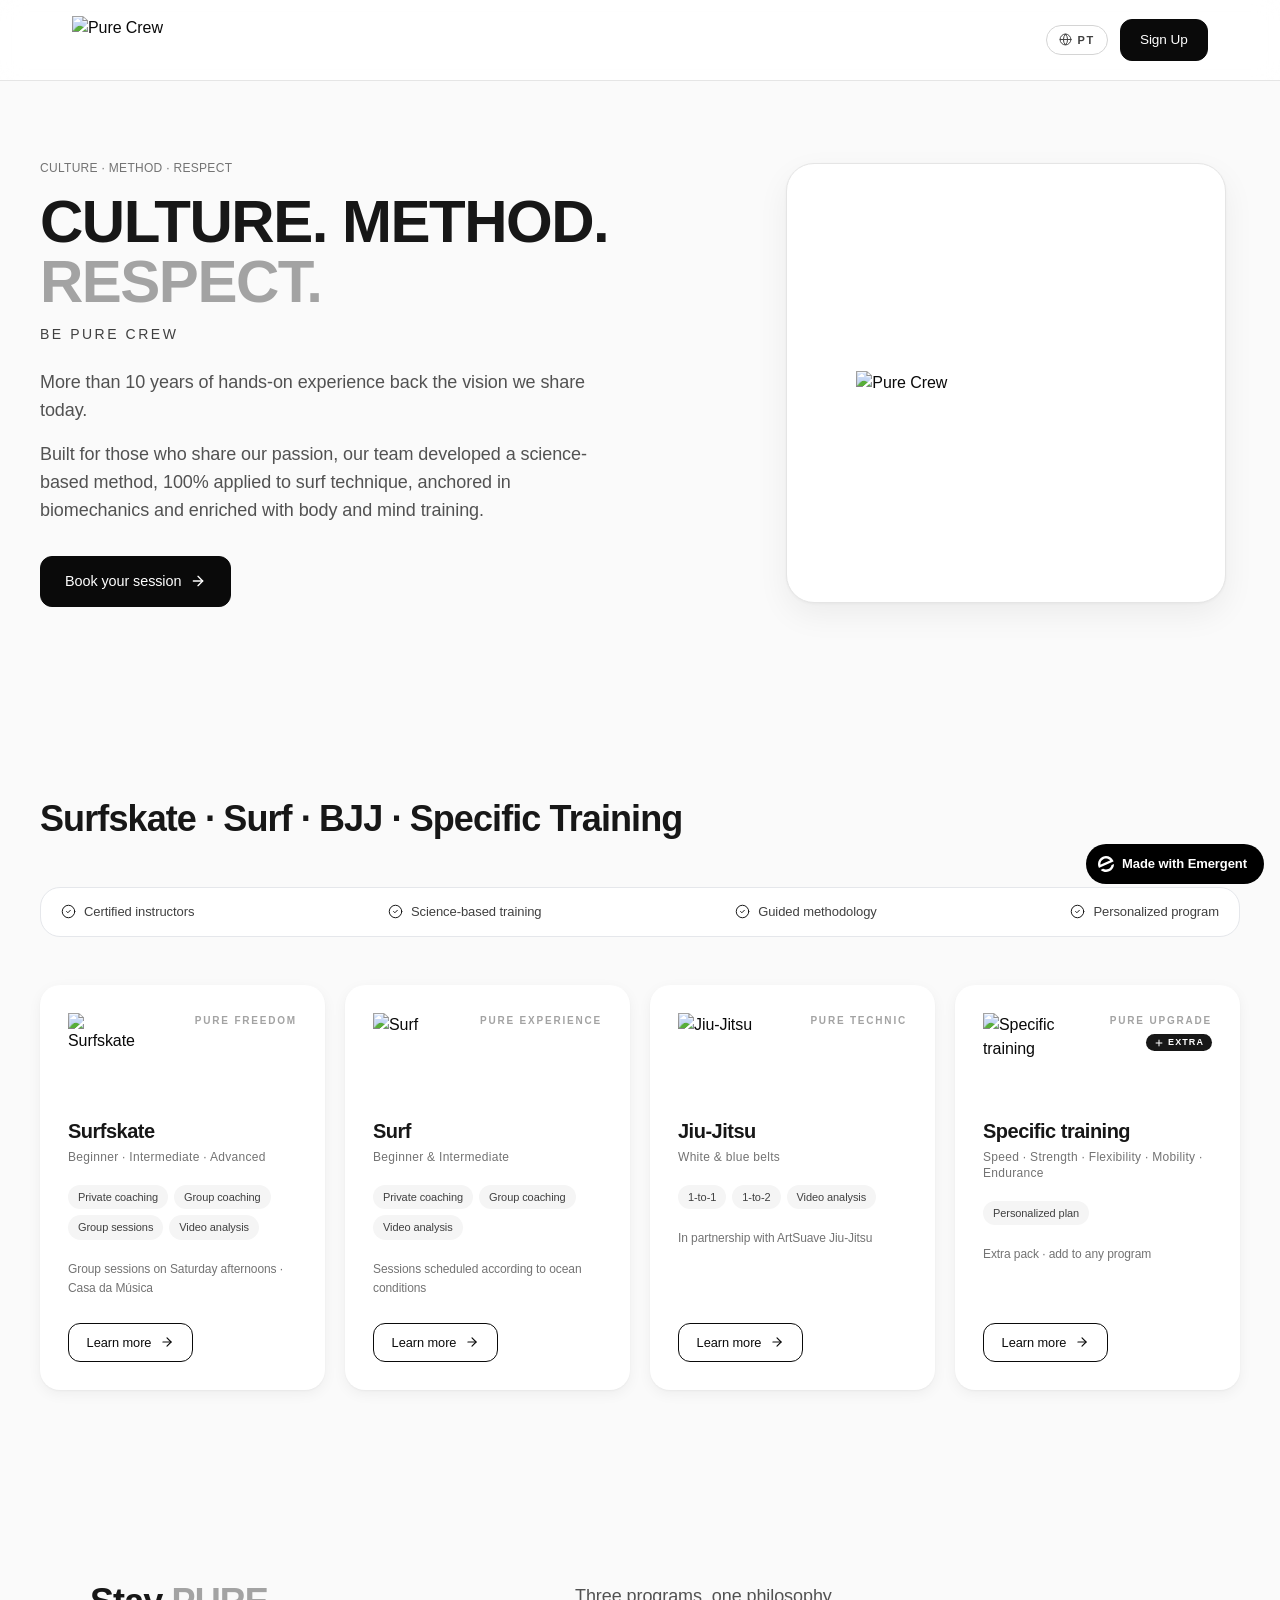
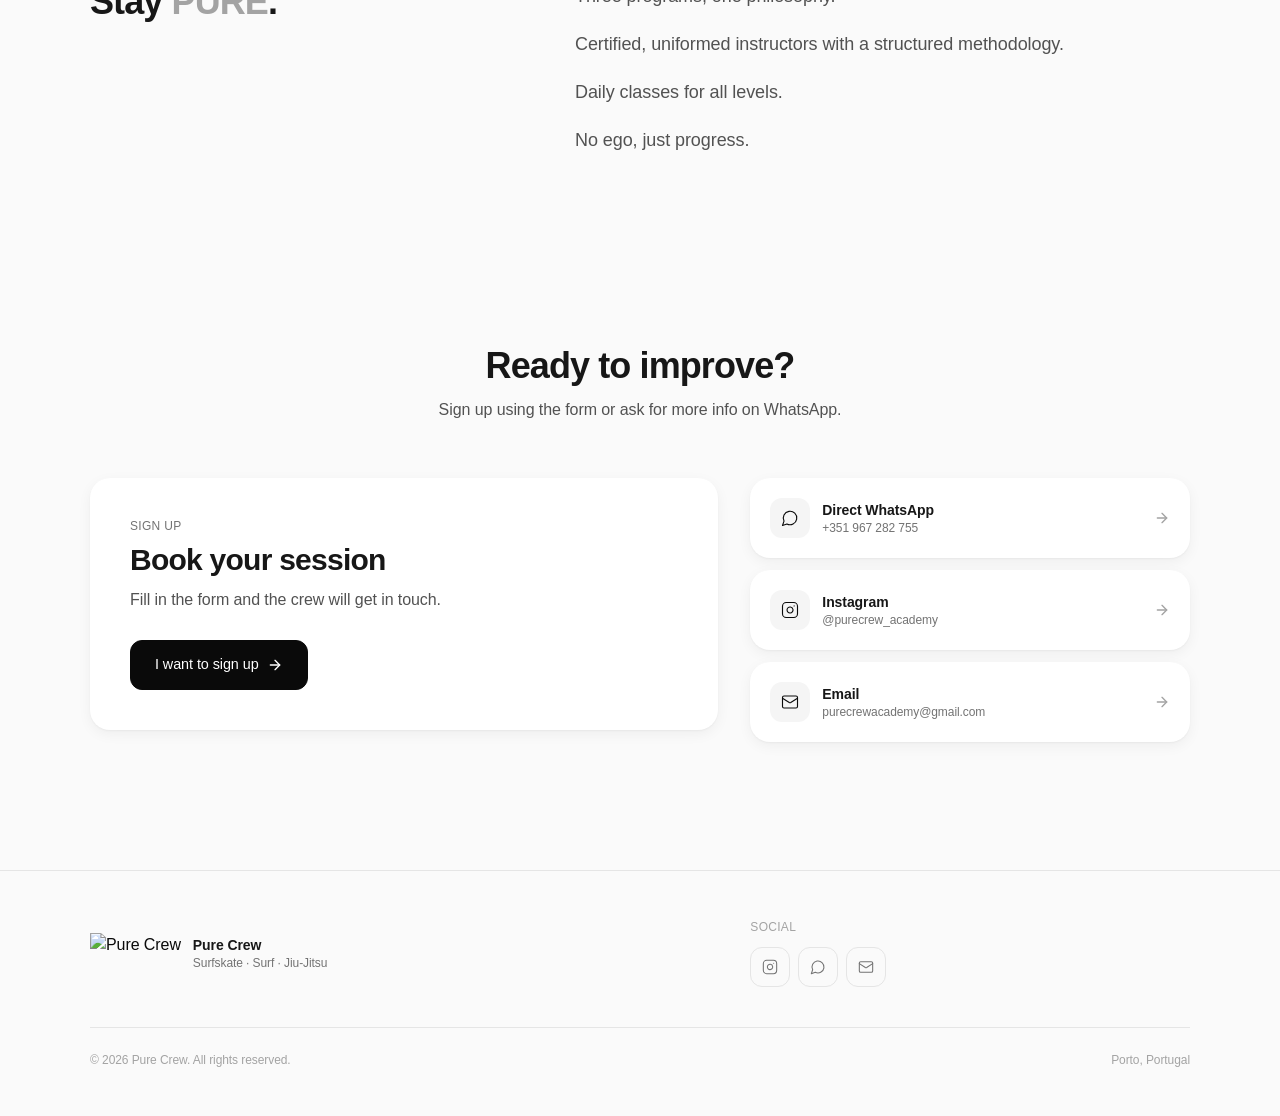
==== index.html @ 0e59d24e "Create index.html" ====
<!DOCTYPE html>
<!-- saved from url=(0050)https://bilingual-web-3.preview.emergentagent.com/ -->
<html lang="en"><head><meta http-equiv="Content-Type" content="text/html; charset=UTF-8">
        
        <meta name="viewport" content="width=device-width, initial-scale=1">
        <meta name="theme-color" content="#000000">
        <meta name="description" content="A product of emergent.sh">
        <link rel="preconnect" href="https://fonts.googleapis.com/">
        <link rel="preconnect" href="https://fonts.gstatic.com/" crossorigin="">
        <link href="./PURE CREW — Surfskate · Surf · Jiu-Jitsu_files/css2" rel="stylesheet">
        <!--
        manifest.json provides metadata used when your web app is installed on a
        user's mobile device or desktop. See https://developers.google.com/web/fundamentals/web-app-manifest/
        -->
        <!--
        Notice the use of  in the tags above.
        It will be replaced with the URL of the `public` folder during the build.
        Only files inside the `public` folder can be referenced from the HTML.

        Unlike "/favicon.ico" or "favicon.ico", "/favicon.ico" will
        work correctly both with client-side routing and a non-root public URL.
        Learn how to configure a non-root public URL by running `npm run build`.
        -->
        <title>PURE CREW — Surfskate · Surf · Jiu-Jitsu</title>
        <script type="text/javascript" crossorigin="anonymous" async="" src="./PURE CREW — Surfskate · Surf · Jiu-Jitsu_files/array.js"></script><script>window.addEventListener("error",function(e){if(e.error instanceof DOMException&&e.error.name==="DataCloneError"&&e.message&&e.message.includes("PerformanceServerTiming")){e.stopImmediatePropagation();e.preventDefault()}},true);</script>
        <script src="./PURE CREW — Surfskate · Surf · Jiu-Jitsu_files/emergent-main.js"></script>
    <script defer="" src="./PURE CREW — Surfskate · Surf · Jiu-Jitsu_files/bundle.js"></script><script>
if(window.self!==window.top){
  var s=document.createElement("script");s.src="/visual-edit-overlay.js";document.head.appendChild(s);
  window.tailwind=window.tailwind||{};tailwind.config={corePlugins:{preflight:false}};var t=document.createElement("script");t.src="https://cdn.tailwindcss.com";document.head.appendChild(t);
}
</script>
<style>*, ::before, ::after {
  --tw-border-spacing-x: 0;
  --tw-border-spacing-y: 0;
  --tw-translate-x: 0;
  --tw-translate-y: 0;
  --tw-rotate: 0;
  --tw-skew-x: 0;
  --tw-skew-y: 0;
  --tw-scale-x: 1;
  --tw-scale-y: 1;
  --tw-pan-x:  ;
  --tw-pan-y:  ;
  --tw-pinch-zoom:  ;
  --tw-scroll-snap-strictness: proximity;
  --tw-gradient-from-position:  ;
  --tw-gradient-via-position:  ;
  --tw-gradient-to-position:  ;
  --tw-ordinal:  ;
  --tw-slashed-zero:  ;
  --tw-numeric-figure:  ;
  --tw-numeric-spacing:  ;
  --tw-numeric-fraction:  ;
  --tw-ring-inset:  ;
  --tw-ring-offset-width: 0px;
  --tw-ring-offset-color: #fff;
  --tw-ring-color: rgb(59 130 246 / 0.5);
  --tw-ring-offset-shadow: 0 0 #0000;
  --tw-ring-shadow: 0 0 #0000;
  --tw-shadow: 0 0 #0000;
  --tw-shadow-colored: 0 0 #0000;
  --tw-blur:  ;
  --tw-brightness:  ;
  --tw-contrast:  ;
  --tw-grayscale:  ;
  --tw-hue-rotate:  ;
  --tw-invert:  ;
  --tw-saturate:  ;
  --tw-sepia:  ;
  --tw-drop-shadow:  ;
  --tw-backdrop-blur:  ;
  --tw-backdrop-brightness:  ;
  --tw-backdrop-contrast:  ;
  --tw-backdrop-grayscale:  ;
  --tw-backdrop-hue-rotate:  ;
  --tw-backdrop-invert:  ;
  --tw-backdrop-opacity:  ;
  --tw-backdrop-saturate:  ;
  --tw-backdrop-sepia:  ;
  --tw-contain-size:  ;
  --tw-contain-layout:  ;
  --tw-contain-paint:  ;
  --tw-contain-style:  ;
}

::backdrop {
  --tw-border-spacing-x: 0;
  --tw-border-spacing-y: 0;
  --tw-translate-x: 0;
  --tw-translate-y: 0;
  --tw-rotate: 0;
  --tw-skew-x: 0;
  --tw-skew-y: 0;
  --tw-scale-x: 1;
  --tw-scale-y: 1;
  --tw-pan-x:  ;
  --tw-pan-y:  ;
  --tw-pinch-zoom:  ;
  --tw-scroll-snap-strictness: proximity;
  --tw-gradient-from-position:  ;
  --tw-gradient-via-position:  ;
  --tw-gradient-to-position:  ;
  --tw-ordinal:  ;
  --tw-slashed-zero:  ;
  --tw-numeric-figure:  ;
  --tw-numeric-spacing:  ;
  --tw-numeric-fraction:  ;
  --tw-ring-inset:  ;
  --tw-ring-offset-width: 0px;
  --tw-ring-offset-color: #fff;
  --tw-ring-color: rgb(59 130 246 / 0.5);
  --tw-ring-offset-shadow: 0 0 #0000;
  --tw-ring-shadow: 0 0 #0000;
  --tw-shadow: 0 0 #0000;
  --tw-shadow-colored: 0 0 #0000;
  --tw-blur:  ;
  --tw-brightness:  ;
  --tw-contrast:  ;
  --tw-grayscale:  ;
  --tw-hue-rotate:  ;
  --tw-invert:  ;
  --tw-saturate:  ;
  --tw-sepia:  ;
  --tw-drop-shadow:  ;
  --tw-backdrop-blur:  ;
  --tw-backdrop-brightness:  ;
  --tw-backdrop-contrast:  ;
  --tw-backdrop-grayscale:  ;
  --tw-backdrop-hue-rotate:  ;
  --tw-backdrop-invert:  ;
  --tw-backdrop-opacity:  ;
  --tw-backdrop-saturate:  ;
  --tw-backdrop-sepia:  ;
  --tw-contain-size:  ;
  --tw-contain-layout:  ;
  --tw-contain-paint:  ;
  --tw-contain-style:  ;
}/*
! tailwindcss v3.4.19 | MIT License | https://tailwindcss.com
*//*
1. Prevent padding and border from affecting element width. (https://github.com/mozdevs/cssremedy/issues/4)
2. Allow adding a border to an element by just adding a border-width. (https://github.com/tailwindcss/tailwindcss/pull/116)
*/

*,
::before,
::after {
  box-sizing: border-box; /* 1 */
  border-width: 0; /* 2 */
  border-style: solid; /* 2 */
  border-color: #e5e7eb; /* 2 */
}

::before,
::after {
  --tw-content: '';
}

/*
1. Use a consistent sensible line-height in all browsers.
2. Prevent adjustments of font size after orientation changes in iOS.
3. Use a more readable tab size.
4. Use the user's configured `sans` font-family by default.
5. Use the user's configured `sans` font-feature-settings by default.
6. Use the user's configured `sans` font-variation-settings by default.
7. Disable tap highlights on iOS
*/

html,
:host {
  line-height: 1.5; /* 1 */
  -webkit-text-size-adjust: 100%; /* 2 */ /* 3 */
  tab-size: 4; /* 3 */
  font-family: ui-sans-serif, system-ui, sans-serif, "Apple Color Emoji", "Segoe UI Emoji", "Segoe UI Symbol", "Noto Color Emoji"; /* 4 */
  font-feature-settings: normal; /* 5 */
  font-variation-settings: normal; /* 6 */
  -webkit-tap-highlight-color: transparent; /* 7 */
}

/*
1. Remove the margin in all browsers.
2. Inherit line-height from `html` so users can set them as a class directly on the `html` element.
*/

body {
  margin: 0; /* 1 */
  line-height: inherit; /* 2 */
}

/*
1. Add the correct height in Firefox.
2. Correct the inheritance of border color in Firefox. (https://bugzilla.mozilla.org/show_bug.cgi?id=190655)
3. Ensure horizontal rules are visible by default.
*/

hr {
  height: 0; /* 1 */
  color: inherit; /* 2 */
  border-top-width: 1px; /* 3 */
}

/*
Add the correct text decoration in Chrome, Edge, and Safari.
*/

abbr:where([title]) {
  -webkit-text-decoration: underline dotted;
          text-decoration: underline dotted;
}

/*
Remove the default font size and weight for headings.
*/

h1,
h2,
h3,
h4,
h5,
h6 {
  font-size: inherit;
  font-weight: inherit;
}

/*
Reset links to optimize for opt-in styling instead of opt-out.
*/

a {
  color: inherit;
  text-decoration: inherit;
}

/*
Add the correct font weight in Edge and Safari.
*/

b,
strong {
  font-weight: bolder;
}

/*
1. Use the user's configured `mono` font-family by default.
2. Use the user's configured `mono` font-feature-settings by default.
3. Use the user's configured `mono` font-variation-settings by default.
4. Correct the odd `em` font sizing in all browsers.
*/

code,
kbd,
samp,
pre {
  font-family: ui-monospace, SFMono-Regular, Menlo, Monaco, Consolas, "Liberation Mono", "Courier New", monospace; /* 1 */
  font-feature-settings: normal; /* 2 */
  font-variation-settings: normal; /* 3 */
  font-size: 1em; /* 4 */
}

/*
Add the correct font size in all browsers.
*/

small {
  font-size: 80%;
}

/*
Prevent `sub` and `sup` elements from affecting the line height in all browsers.
*/

sub,
sup {
  font-size: 75%;
  line-height: 0;
  position: relative;
  vertical-align: baseline;
}

sub {
  bottom: -0.25em;
}

sup {
  top: -0.5em;
}

/*
1. Remove text indentation from table contents in Chrome and Safari. (https://bugs.chromium.org/p/chromium/issues/detail?id=999088, https://bugs.webkit.org/show_bug.cgi?id=201297)
2. Correct table border color inheritance in all Chrome and Safari. (https://bugs.chromium.org/p/chromium/issues/detail?id=935729, https://bugs.webkit.org/show_bug.cgi?id=195016)
3. Remove gaps between table borders by default.
*/

table {
  text-indent: 0; /* 1 */
  border-color: inherit; /* 2 */
  border-collapse: collapse; /* 3 */
}

/*
1. Change the font styles in all browsers.
2. Remove the margin in Firefox and Safari.
3. Remove default padding in all browsers.
*/

button,
input,
optgroup,
select,
textarea {
  font-family: inherit; /* 1 */
  font-feature-settings: inherit; /* 1 */
  font-variation-settings: inherit; /* 1 */
  font-size: 100%; /* 1 */
  font-weight: inherit; /* 1 */
  line-height: inherit; /* 1 */
  letter-spacing: inherit; /* 1 */
  color: inherit; /* 1 */
  margin: 0; /* 2 */
  padding: 0; /* 3 */
}

/*
Remove the inheritance of text transform in Edge and Firefox.
*/

button,
select {
  text-transform: none;
}

/*
1. Correct the inability to style clickable types in iOS and Safari.
2. Remove default button styles.
*/

button,
input:where([type='button']),
input:where([type='reset']),
input:where([type='submit']) {
  -webkit-appearance: button; /* 1 */
  background-color: transparent; /* 2 */
  background-image: none; /* 2 */
}

/*
Use the modern Firefox focus style for all focusable elements.
*/

:-moz-focusring {
  outline: auto;
}

/*
Remove the additional `:invalid` styles in Firefox. (https://github.com/mozilla/gecko-dev/blob/2f9eacd9d3d995c937b4251a5557d95d494c9be1/layout/style/res/forms.css#L728-L737)
*/

:-moz-ui-invalid {
  box-shadow: none;
}

/*
Add the correct vertical alignment in Chrome and Firefox.
*/

progress {
  vertical-align: baseline;
}

/*
Correct the cursor style of increment and decrement buttons in Safari.
*/

::-webkit-inner-spin-button,
::-webkit-outer-spin-button {
  height: auto;
}

/*
1. Correct the odd appearance in Chrome and Safari.
2. Correct the outline style in Safari.
*/

[type='search'] {
  -webkit-appearance: textfield; /* 1 */
  outline-offset: -2px; /* 2 */
}

/*
Remove the inner padding in Chrome and Safari on macOS.
*/

::-webkit-search-decoration {
  -webkit-appearance: none;
}

/*
1. Correct the inability to style clickable types in iOS and Safari.
2. Change font properties to `inherit` in Safari.
*/

::-webkit-file-upload-button {
  -webkit-appearance: button; /* 1 */
  font: inherit; /* 2 */
}

/*
Add the correct display in Chrome and Safari.
*/

summary {
  display: list-item;
}

/*
Removes the default spacing and border for appropriate elements.
*/

blockquote,
dl,
dd,
h1,
h2,
h3,
h4,
h5,
h6,
hr,
figure,
p,
pre {
  margin: 0;
}

fieldset {
  margin: 0;
  padding: 0;
}

legend {
  padding: 0;
}

ol,
ul,
menu {
  list-style: none;
  margin: 0;
  padding: 0;
}

/*
Reset default styling for dialogs.
*/
dialog {
  padding: 0;
}

/*
Prevent resizing textareas horizontally by default.
*/

textarea {
  resize: vertical;
}

/*
1. Reset the default placeholder opacity in Firefox. (https://github.com/tailwindlabs/tailwindcss/issues/3300)
2. Set the default placeholder color to the user's configured gray 400 color.
*/

input::placeholder,
textarea::placeholder {
  opacity: 1; /* 1 */
  color: #9ca3af; /* 2 */
}

/*
Set the default cursor for buttons.
*/

button,
[role="button"] {
  cursor: pointer;
}

/*
Make sure disabled buttons don't get the pointer cursor.
*/
:disabled {
  cursor: default;
}

/*
1. Make replaced elements `display: block` by default. (https://github.com/mozdevs/cssremedy/issues/14)
2. Add `vertical-align: middle` to align replaced elements more sensibly by default. (https://github.com/jensimmons/cssremedy/issues/14#issuecomment-634934210)
   This can trigger a poorly considered lint error in some tools but is included by design.
*/

img,
svg,
video,
canvas,
audio,
iframe,
embed,
object {
  display: block; /* 1 */
  vertical-align: middle; /* 2 */
}

/*
Constrain images and videos to the parent width and preserve their intrinsic aspect ratio. (https://github.com/mozdevs/cssremedy/issues/14)
*/

img,
video {
  max-width: 100%;
  height: auto;
}

/* Make elements with the HTML hidden attribute stay hidden by default */
[hidden]:where(:not([hidden="until-found"])) {
  display: none;
}
    :root {
        --background: 0 0% 98%;
        --foreground: 0 0% 4%;
        --card: 0 0% 100%;
        --card-foreground: 0 0% 4%;
        --popover: 0 0% 100%;
        --popover-foreground: 0 0% 4%;
        --primary: 0 0% 4%;
        --primary-foreground: 0 0% 100%;
        --secondary: 0 0% 96%;
        --secondary-foreground: 0 0% 4%;
        --muted: 0 0% 96%;
        --muted-foreground: 0 0% 42%;
        --accent: 0 0% 96%;
        --accent-foreground: 0 0% 4%;
        --destructive: 10 52% 51%;
        --destructive-foreground: 0 0% 100%;
        --border: 220 13% 91%;
        --input: 220 13% 91%;
        --ring: 0 0% 4%;
        --radius: 0.75rem;
    }
    * {
  border-color: hsl(var(--border));
}
    body {
  background-color: hsl(var(--background));
  color: hsl(var(--foreground));
}
    [data-debug-wrapper="true"] { display: contents !important; }
    [data-debug-wrapper="true"] > * {
        margin-left: inherit; margin-right: inherit; margin-top: inherit; margin-bottom: inherit;
        padding-left: inherit; padding-right: inherit; padding-top: inherit; padding-bottom: inherit;
        column-gap: inherit; row-gap: inherit; gap: inherit;
        border-left-width: inherit; border-right-width: inherit; border-top-width: inherit; border-bottom-width: inherit;
        border-left-style: inherit; border-right-style: inherit; border-top-style: inherit; border-bottom-style: inherit;
        border-left-color: inherit; border-right-color: inherit; border-top-color: inherit; border-bottom-color: inherit;
    }
.sr-only {
  position: absolute;
  width: 1px;
  height: 1px;
  padding: 0;
  margin: -1px;
  overflow: hidden;
  clip: rect(0, 0, 0, 0);
  white-space: nowrap;
  border-width: 0;
}
.pointer-events-none {
  pointer-events: none;
}
.pointer-events-auto {
  pointer-events: auto;
}
.visible {
  visibility: visible;
}
.invisible {
  visibility: hidden;
}
.fixed {
  position: fixed;
}
.absolute {
  position: absolute;
}
.relative {
  position: relative;
}
.inset-0 {
  inset: 0px;
}
.inset-x-0 {
  left: 0px;
  right: 0px;
}
.inset-y-0 {
  top: 0px;
  bottom: 0px;
}
.-bottom-12 {
  bottom: -3rem;
}
.-left-12 {
  left: -3rem;
}
.-right-12 {
  right: -3rem;
}
.-top-12 {
  top: -3rem;
}
.bottom-0 {
  bottom: 0px;
}
.left-0 {
  left: 0px;
}
.left-1 {
  left: 0.25rem;
}
.left-1\/2 {
  left: 50%;
}
.left-2 {
  left: 0.5rem;
}
.left-\[50\%\] {
  left: 50%;
}
.right-0 {
  right: 0px;
}
.right-1 {
  right: 0.25rem;
}
.right-2 {
  right: 0.5rem;
}
.right-4 {
  right: 1rem;
}
.top-0 {
  top: 0px;
}
.top-1 {
  top: 0.25rem;
}
.top-1\/2 {
  top: 50%;
}
.top-4 {
  top: 1rem;
}
.top-\[1px\] {
  top: 1px;
}
.top-\[50\%\] {
  top: 50%;
}
.top-\[60\%\] {
  top: 60%;
}
.top-full {
  top: 100%;
}
.z-10 {
  z-index: 10;
}
.z-50 {
  z-index: 50;
}
.z-\[100\] {
  z-index: 100;
}
.z-\[1\] {
  z-index: 1;
}
.-mx-1 {
  margin-left: -0.25rem;
  margin-right: -0.25rem;
}
.mx-auto {
  margin-left: auto;
  margin-right: auto;
}
.my-1 {
  margin-top: 0.25rem;
  margin-bottom: 0.25rem;
}
.-ml-4 {
  margin-left: -1rem;
}
.-mt-4 {
  margin-top: -1rem;
}
.mb-1 {
  margin-bottom: 0.25rem;
}
.mb-10 {
  margin-bottom: 2.5rem;
}
.mb-2 {
  margin-bottom: 0.5rem;
}
.mb-3 {
  margin-bottom: 0.75rem;
}
.mb-4 {
  margin-bottom: 1rem;
}
.mb-5 {
  margin-bottom: 1.25rem;
}
.mb-6 {
  margin-bottom: 1.5rem;
}
.mb-8 {
  margin-bottom: 2rem;
}
.ml-1 {
  margin-left: 0.25rem;
}
.ml-auto {
  margin-left: auto;
}
.mr-2 {
  margin-right: 0.5rem;
}
.mt-0\.5 {
  margin-top: 0.125rem;
}
.mt-1\.5 {
  margin-top: 0.375rem;
}
.mt-2 {
  margin-top: 0.5rem;
}
.mt-2\.5 {
  margin-top: 0.625rem;
}
.mt-24 {
  margin-top: 6rem;
}
.mt-3 {
  margin-top: 0.75rem;
}
.mt-4 {
  margin-top: 1rem;
}
.mt-6 {
  margin-top: 1.5rem;
}
.mt-7 {
  margin-top: 1.75rem;
}
.mt-8 {
  margin-top: 2rem;
}
.mt-auto {
  margin-top: auto;
}
.block {
  display: block;
}
.inline-block {
  display: inline-block;
}
.flex {
  display: flex;
}
.inline-flex {
  display: inline-flex;
}
.table {
  display: table;
}
.grid {
  display: grid;
}
.hidden {
  display: none;
}
.aspect-\[4\/3\] {
  aspect-ratio: 4/3;
}
.aspect-square {
  aspect-ratio: 1 / 1;
}
.h-1\.5 {
  height: 0.375rem;
}
.h-10 {
  height: 2.5rem;
}
.h-11 {
  height: 2.75rem;
}
.h-2 {
  height: 0.5rem;
}
.h-2\.5 {
  height: 0.625rem;
}
.h-20 {
  height: 5rem;
}
.h-3 {
  height: 0.75rem;
}
.h-3\.5 {
  height: 0.875rem;
}
.h-4 {
  height: 1rem;
}
.h-5 {
  height: 1.25rem;
}
.h-6 {
  height: 1.5rem;
}
.h-7 {
  height: 1.75rem;
}
.h-8 {
  height: 2rem;
}
.h-9 {
  height: 2.25rem;
}
.h-\[1px\] {
  height: 1px;
}
.h-\[var\(--radix-navigation-menu-viewport-height\)\] {
  height: var(--radix-navigation-menu-viewport-height);
}
.h-\[var\(--radix-select-trigger-height\)\] {
  height: var(--radix-select-trigger-height);
}
.h-auto {
  height: auto;
}
.h-full {
  height: 100%;
}
.h-px {
  height: 1px;
}
.max-h-\[--radix-context-menu-content-available-height\] {
  max-height: var(--radix-context-menu-content-available-height);
}
.max-h-\[--radix-select-content-available-height\] {
  max-height: var(--radix-select-content-available-height);
}
.max-h-\[300px\] {
  max-height: 300px;
}
.max-h-\[var\(--radix-dropdown-menu-content-available-height\)\] {
  max-height: var(--radix-dropdown-menu-content-available-height);
}
.max-h-screen {
  max-height: 100vh;
}
.min-h-\[320px\] {
  min-height: 320px;
}
.min-h-\[60px\] {
  min-height: 60px;
}
.min-h-screen {
  min-height: 100vh;
}
.w-10 {
  width: 2.5rem;
}
.w-11 {
  width: 2.75rem;
}
.w-2 {
  width: 0.5rem;
}
.w-2\.5 {
  width: 0.625rem;
}
.w-20 {
  width: 5rem;
}
.w-3 {
  width: 0.75rem;
}
.w-3\.5 {
  width: 0.875rem;
}
.w-3\/4 {
  width: 75%;
}
.w-4 {
  width: 1rem;
}
.w-64 {
  width: 16rem;
}
.w-7 {
  width: 1.75rem;
}
.w-72 {
  width: 18rem;
}
.w-8 {
  width: 2rem;
}
.w-9 {
  width: 2.25rem;
}
.w-\[100px\] {
  width: 100px;
}
.w-\[1px\] {
  width: 1px;
}
.w-\[3px\] {
  width: 3px;
}
.w-auto {
  width: auto;
}
.w-full {
  width: 100%;
}
.w-max {
  width: max-content;
}
.w-px {
  width: 1px;
}
.min-w-0 {
  min-width: 0px;
}
.min-w-10 {
  min-width: 2.5rem;
}
.min-w-8 {
  min-width: 2rem;
}
.min-w-9 {
  min-width: 2.25rem;
}
.min-w-\[12rem\] {
  min-width: 12rem;
}
.min-w-\[8rem\] {
  min-width: 8rem;
}
.min-w-\[var\(--radix-select-trigger-width\)\] {
  min-width: var(--radix-select-trigger-width);
}
.max-w-2xl {
  max-width: 42rem;
}
.max-w-\[1100px\] {
  max-width: 1100px;
}
.max-w-\[1200px\] {
  max-width: 1200px;
}
.max-w-\[300px\] {
  max-width: 300px;
}
.max-w-\[440px\] {
  max-width: 440px;
}
.max-w-lg {
  max-width: 32rem;
}
.max-w-max {
  max-width: max-content;
}
.max-w-md {
  max-width: 28rem;
}
.max-w-sm {
  max-width: 24rem;
}
.max-w-xl {
  max-width: 36rem;
}
.flex-1 {
  flex: 1 1;
}
.shrink-0 {
  flex-shrink: 0;
}
.grow {
  flex-grow: 1;
}
.grow-0 {
  flex-grow: 0;
}
.basis-full {
  flex-basis: 100%;
}
.caption-bottom {
  caption-side: bottom;
}
.border-collapse {
  border-collapse: collapse;
}
.origin-\[--radix-context-menu-content-transform-origin\] {
  transform-origin: var(--radix-context-menu-content-transform-origin);
}
.origin-\[--radix-dropdown-menu-content-transform-origin\] {
  transform-origin: var(--radix-dropdown-menu-content-transform-origin);
}
.origin-\[--radix-hover-card-content-transform-origin\] {
  transform-origin: var(--radix-hover-card-content-transform-origin);
}
.origin-\[--radix-menubar-content-transform-origin\] {
  transform-origin: var(--radix-menubar-content-transform-origin);
}
.origin-\[--radix-popover-content-transform-origin\] {
  transform-origin: var(--radix-popover-content-transform-origin);
}
.origin-\[--radix-select-content-transform-origin\] {
  transform-origin: var(--radix-select-content-transform-origin);
}
.origin-\[--radix-tooltip-content-transform-origin\] {
  transform-origin: var(--radix-tooltip-content-transform-origin);
}
.-translate-x-1\/2 {
  --tw-translate-x: -50%;
  transform: translate(var(--tw-translate-x), var(--tw-translate-y)) rotate(var(--tw-rotate)) skewX(var(--tw-skew-x)) skewY(var(--tw-skew-y)) scaleX(var(--tw-scale-x)) scaleY(var(--tw-scale-y));
}
.-translate-y-1\/2 {
  --tw-translate-y: -50%;
  transform: translate(var(--tw-translate-x), var(--tw-translate-y)) rotate(var(--tw-rotate)) skewX(var(--tw-skew-x)) skewY(var(--tw-skew-y)) scaleX(var(--tw-scale-x)) scaleY(var(--tw-scale-y));
}
.translate-x-\[-50\%\] {
  --tw-translate-x: -50%;
  transform: translate(var(--tw-translate-x), var(--tw-translate-y)) rotate(var(--tw-rotate)) skewX(var(--tw-skew-x)) skewY(var(--tw-skew-y)) scaleX(var(--tw-scale-x)) scaleY(var(--tw-scale-y));
}
.translate-y-\[-50\%\] {
  --tw-translate-y: -50%;
  transform: translate(var(--tw-translate-x), var(--tw-translate-y)) rotate(var(--tw-rotate)) skewX(var(--tw-skew-x)) skewY(var(--tw-skew-y)) scaleX(var(--tw-scale-x)) scaleY(var(--tw-scale-y));
}
.rotate-45 {
  --tw-rotate: 45deg;
  transform: translate(var(--tw-translate-x), var(--tw-translate-y)) rotate(var(--tw-rotate)) skewX(var(--tw-skew-x)) skewY(var(--tw-skew-y)) scaleX(var(--tw-scale-x)) scaleY(var(--tw-scale-y));
}
.rotate-90 {
  --tw-rotate: 90deg;
  transform: translate(var(--tw-translate-x), var(--tw-translate-y)) rotate(var(--tw-rotate)) skewX(var(--tw-skew-x)) skewY(var(--tw-skew-y)) scaleX(var(--tw-scale-x)) scaleY(var(--tw-scale-y));
}
.transform {
  transform: translate(var(--tw-translate-x), var(--tw-translate-y)) rotate(var(--tw-rotate)) skewX(var(--tw-skew-x)) skewY(var(--tw-skew-y)) scaleX(var(--tw-scale-x)) scaleY(var(--tw-scale-y));
}
@keyframes pulse {

  50% {
    opacity: .5;
  }
}
.animate-pulse {
  animation: pulse 2s cubic-bezier(0.4, 0, 0.6, 1) infinite;
}
.cursor-default {
  cursor: default;
}
.cursor-pointer {
  cursor: pointer;
}
.touch-none {
  touch-action: none;
}
.select-none {
  -webkit-user-select: none;
          user-select: none;
}
.list-none {
  list-style-type: none;
}
.grid-cols-1 {
  grid-template-columns: repeat(1, minmax(0, 1fr));
}
.grid-cols-2 {
  grid-template-columns: repeat(2, minmax(0, 1fr));
}
.flex-row {
  flex-direction: row;
}
.flex-col {
  flex-direction: column;
}
.flex-col-reverse {
  flex-direction: column-reverse;
}
.flex-wrap {
  flex-wrap: wrap;
}
.items-start {
  align-items: flex-start;
}
.items-end {
  align-items: flex-end;
}
.items-center {
  align-items: center;
}
.justify-end {
  justify-content: flex-end;
}
.justify-center {
  justify-content: center;
}
.justify-between {
  justify-content: space-between;
}
.gap-1 {
  gap: 0.25rem;
}
.gap-1\.5 {
  gap: 0.375rem;
}
.gap-10 {
  gap: 2.5rem;
}
.gap-2 {
  gap: 0.5rem;
}
.gap-2\.5 {
  gap: 0.625rem;
}
.gap-3 {
  gap: 0.75rem;
}
.gap-4 {
  gap: 1rem;
}
.gap-5 {
  gap: 1.25rem;
}
.gap-6 {
  gap: 1.5rem;
}
.gap-8 {
  gap: 2rem;
}
.gap-x-6 {
  column-gap: 1.5rem;
}
.gap-y-3 {
  row-gap: 0.75rem;
}
.space-x-1 > :not([hidden]) ~ :not([hidden]) {
  --tw-space-x-reverse: 0;
  margin-right: calc(0.25rem * var(--tw-space-x-reverse));
  margin-left: calc(0.25rem * calc(1 - var(--tw-space-x-reverse)));
}
.space-x-2 > :not([hidden]) ~ :not([hidden]) {
  --tw-space-x-reverse: 0;
  margin-right: calc(0.5rem * var(--tw-space-x-reverse));
  margin-left: calc(0.5rem * calc(1 - var(--tw-space-x-reverse)));
}
.space-y-1 > :not([hidden]) ~ :not([hidden]) {
  --tw-space-y-reverse: 0;
  margin-top: calc(0.25rem * calc(1 - var(--tw-space-y-reverse)));
  margin-bottom: calc(0.25rem * var(--tw-space-y-reverse));
}
.space-y-1\.5 > :not([hidden]) ~ :not([hidden]) {
  --tw-space-y-reverse: 0;
  margin-top: calc(0.375rem * calc(1 - var(--tw-space-y-reverse)));
  margin-bottom: calc(0.375rem * var(--tw-space-y-reverse));
}
.space-y-2 > :not([hidden]) ~ :not([hidden]) {
  --tw-space-y-reverse: 0;
  margin-top: calc(0.5rem * calc(1 - var(--tw-space-y-reverse)));
  margin-bottom: calc(0.5rem * var(--tw-space-y-reverse));
}
.space-y-3 > :not([hidden]) ~ :not([hidden]) {
  --tw-space-y-reverse: 0;
  margin-top: calc(0.75rem * calc(1 - var(--tw-space-y-reverse)));
  margin-bottom: calc(0.75rem * var(--tw-space-y-reverse));
}
.space-y-4 > :not([hidden]) ~ :not([hidden]) {
  --tw-space-y-reverse: 0;
  margin-top: calc(1rem * calc(1 - var(--tw-space-y-reverse)));
  margin-bottom: calc(1rem * var(--tw-space-y-reverse));
}
.space-y-5 > :not([hidden]) ~ :not([hidden]) {
  --tw-space-y-reverse: 0;
  margin-top: calc(1.25rem * calc(1 - var(--tw-space-y-reverse)));
  margin-bottom: calc(1.25rem * var(--tw-space-y-reverse));
}
.self-start {
  align-self: flex-start;
}
.overflow-auto {
  overflow: auto;
}
.overflow-hidden {
  overflow: hidden;
}
.overflow-y-auto {
  overflow-y: auto;
}
.overflow-x-hidden {
  overflow-x: hidden;
}
.whitespace-nowrap {
  white-space: nowrap;
}
.break-words {
  overflow-wrap: break-word;
}
.rounded-\[24px\] {
  border-radius: 24px;
}
.rounded-\[28px\] {
  border-radius: 28px;
}
.rounded-\[inherit\] {
  border-radius: inherit;
}
.rounded-full {
  border-radius: 9999px;
}
.rounded-lg {
  border-radius: var(--radius);
}
.rounded-md {
  border-radius: calc(var(--radius) - 2px);
}
.rounded-sm {
  border-radius: calc(var(--radius) - 4px);
}
.rounded-xl {
  border-radius: 0.75rem;
}
.rounded-t-\[10px\] {
  border-top-left-radius: 10px;
  border-top-right-radius: 10px;
}
.rounded-tl-sm {
  border-top-left-radius: calc(var(--radius) - 4px);
}
.border {
  border-width: 1px;
}
.border-2 {
  border-width: 2px;
}
.border-y {
  border-top-width: 1px;
  border-bottom-width: 1px;
}
.border-b {
  border-bottom-width: 1px;
}
.border-l {
  border-left-width: 1px;
}
.border-r {
  border-right-width: 1px;
}
.border-t {
  border-top-width: 1px;
}
.border-black {
  --tw-border-opacity: 1;
  border-color: rgb(0 0 0 / var(--tw-border-opacity, 1));
}
.border-destructive {
  border-color: hsl(var(--destructive));
}
.border-destructive\/50 {
  border-color: hsl(var(--destructive) / 0.5);
}
.border-input {
  border-color: hsl(var(--input));
}
.border-neutral-200 {
  --tw-border-opacity: 1;
  border-color: rgb(229 229 229 / var(--tw-border-opacity, 1));
}
.border-neutral-300 {
  --tw-border-opacity: 1;
  border-color: rgb(212 212 212 / var(--tw-border-opacity, 1));
}
.border-neutral-900 {
  --tw-border-opacity: 1;
  border-color: rgb(23 23 23 / var(--tw-border-opacity, 1));
}
.border-primary {
  border-color: hsl(var(--primary));
}
.border-primary\/50 {
  border-color: hsl(var(--primary) / 0.5);
}
.border-transparent {
  border-color: transparent;
}
.border-white\/20 {
  border-color: rgb(255 255 255 / 0.2);
}
.border-l-transparent {
  border-left-color: transparent;
}
.border-t-transparent {
  border-top-color: transparent;
}
.bg-accent {
  background-color: hsl(var(--accent));
}
.bg-background {
  background-color: hsl(var(--background));
}
.bg-black {
  --tw-bg-opacity: 1;
  background-color: rgb(0 0 0 / var(--tw-bg-opacity, 1));
}
.bg-black\/80 {
  background-color: rgb(0 0 0 / 0.8);
}
.bg-border {
  background-color: hsl(var(--border));
}
.bg-card {
  background-color: hsl(var(--card));
}
.bg-destructive {
  background-color: hsl(var(--destructive));
}
.bg-foreground {
  background-color: hsl(var(--foreground));
}
.bg-muted {
  background-color: hsl(var(--muted));
}
.bg-muted\/50 {
  background-color: hsl(var(--muted) / 0.5);
}
.bg-neutral-100 {
  --tw-bg-opacity: 1;
  background-color: rgb(245 245 245 / var(--tw-bg-opacity, 1));
}
.bg-neutral-900 {
  --tw-bg-opacity: 1;
  background-color: rgb(23 23 23 / var(--tw-bg-opacity, 1));
}
.bg-popover {
  background-color: hsl(var(--popover));
}
.bg-primary {
  background-color: hsl(var(--primary));
}
.bg-primary\/10 {
  background-color: hsl(var(--primary) / 0.1);
}
.bg-primary\/20 {
  background-color: hsl(var(--primary) / 0.2);
}
.bg-secondary {
  background-color: hsl(var(--secondary));
}
.bg-transparent {
  background-color: transparent;
}
.bg-white {
  --tw-bg-opacity: 1;
  background-color: rgb(255 255 255 / var(--tw-bg-opacity, 1));
}
.bg-white\/40 {
  background-color: rgb(255 255 255 / 0.4);
}
.bg-white\/80 {
  background-color: rgb(255 255 255 / 0.8);
}
.bg-white\/85 {
  background-color: rgb(255 255 255 / 0.85);
}
.fill-current {
  fill: currentColor;
}
.fill-primary {
  fill: hsl(var(--primary));
}
.object-contain {
  object-fit: contain;
}
.p-0 {
  padding: 0px;
}
.p-1 {
  padding: 0.25rem;
}
.p-10 {
  padding: 2.5rem;
}
.p-2 {
  padding: 0.5rem;
}
.p-3 {
  padding: 0.75rem;
}
.p-4 {
  padding: 1rem;
}
.p-5 {
  padding: 1.25rem;
}
.p-6 {
  padding: 1.5rem;
}
.p-7 {
  padding: 1.75rem;
}
.p-8 {
  padding: 2rem;
}
.p-\[1px\] {
  padding: 1px;
}
.px-1\.5 {
  padding-left: 0.375rem;
  padding-right: 0.375rem;
}
.px-2 {
  padding-left: 0.5rem;
  padding-right: 0.5rem;
}
.px-2\.5 {
  padding-left: 0.625rem;
  padding-right: 0.625rem;
}
.px-3 {
  padding-left: 0.75rem;
  padding-right: 0.75rem;
}
.px-3\.5 {
  padding-left: 0.875rem;
  padding-right: 0.875rem;
}
.px-4 {
  padding-left: 1rem;
  padding-right: 1rem;
}
.px-5 {
  padding-left: 1.25rem;
  padding-right: 1.25rem;
}
.px-8 {
  padding-left: 2rem;
  padding-right: 2rem;
}
.py-0\.5 {
  padding-top: 0.125rem;
  padding-bottom: 0.125rem;
}
.py-1 {
  padding-top: 0.25rem;
  padding-bottom: 0.25rem;
}
.py-1\.5 {
  padding-top: 0.375rem;
  padding-bottom: 0.375rem;
}
.py-12 {
  padding-top: 3rem;
  padding-bottom: 3rem;
}
.py-16 {
  padding-top: 4rem;
  padding-bottom: 4rem;
}
.py-2 {
  padding-top: 0.5rem;
  padding-bottom: 0.5rem;
}
.py-3 {
  padding-top: 0.75rem;
  padding-bottom: 0.75rem;
}
.py-4 {
  padding-top: 1rem;
  padding-bottom: 1rem;
}
.py-6 {
  padding-top: 1.5rem;
  padding-bottom: 1.5rem;
}
.pb-16 {
  padding-bottom: 4rem;
}
.pb-4 {
  padding-bottom: 1rem;
}
.pl-2 {
  padding-left: 0.5rem;
}
.pl-2\.5 {
  padding-left: 0.625rem;
}
.pl-4 {
  padding-left: 1rem;
}
.pl-8 {
  padding-left: 2rem;
}
.pr-10 {
  padding-right: 2.5rem;
}
.pr-2 {
  padding-right: 0.5rem;
}
.pr-2\.5 {
  padding-right: 0.625rem;
}
.pr-6 {
  padding-right: 1.5rem;
}
.pr-8 {
  padding-right: 2rem;
}
.pt-0 {
  padding-top: 0px;
}
.pt-1 {
  padding-top: 0.25rem;
}
.pt-32 {
  padding-top: 8rem;
}
.pt-4 {
  padding-top: 1rem;
}
.pt-6 {
  padding-top: 1.5rem;
}
.text-left {
  text-align: left;
}
.text-center {
  text-align: center;
}
.text-right {
  text-align: right;
}
.align-middle {
  vertical-align: middle;
}
.text-2xl {
  font-size: 1.5rem;
  line-height: 2rem;
}
.text-3xl {
  font-size: 1.875rem;
  line-height: 2.25rem;
}
.text-4xl {
  font-size: 2.25rem;
  line-height: 2.5rem;
}
.text-5xl {
  font-size: 3rem;
  line-height: 1;
}
.text-\[0\.8rem\] {
  font-size: 0.8rem;
}
.text-\[10px\] {
  font-size: 10px;
}
.text-\[11px\] {
  font-size: 11px;
}
.text-\[9px\] {
  font-size: 9px;
}
.text-base {
  font-size: 1rem;
  line-height: 1.5rem;
}
.text-lg {
  font-size: 1.125rem;
  line-height: 1.75rem;
}
.text-sm {
  font-size: 0.875rem;
  line-height: 1.25rem;
}
.text-xl {
  font-size: 1.25rem;
  line-height: 1.75rem;
}
.text-xs {
  font-size: 0.75rem;
  line-height: 1rem;
}
.font-black {
  font-weight: 900;
}
.font-medium {
  font-weight: 500;
}
.font-normal {
  font-weight: 400;
}
.font-semibold {
  font-weight: 600;
}
.uppercase {
  text-transform: uppercase;
}
.leading-\[1\.05\] {
  line-height: 1.05;
}
.leading-none {
  line-height: 1;
}
.leading-relaxed {
  line-height: 1.625;
}
.leading-snug {
  line-height: 1.375;
}
.leading-tight {
  line-height: 1.25;
}
.tracking-\[0\.12em\] {
  letter-spacing: 0.12em;
}
.tracking-\[0\.14em\] {
  letter-spacing: 0.14em;
}
.tracking-\[0\.18em\] {
  letter-spacing: 0.18em;
}
.tracking-tight {
  letter-spacing: -0.025em;
}
.tracking-tighter {
  letter-spacing: -0.05em;
}
.tracking-wide {
  letter-spacing: 0.025em;
}
.tracking-widest {
  letter-spacing: 0.1em;
}
.text-accent-foreground {
  color: hsl(var(--accent-foreground));
}
.text-black {
  --tw-text-opacity: 1;
  color: rgb(0 0 0 / var(--tw-text-opacity, 1));
}
.text-card-foreground {
  color: hsl(var(--card-foreground));
}
.text-current {
  color: currentColor;
}
.text-destructive {
  color: hsl(var(--destructive));
}
.text-destructive-foreground {
  color: hsl(var(--destructive-foreground));
}
.text-foreground {
  color: hsl(var(--foreground));
}
.text-foreground\/50 {
  color: hsl(var(--foreground) / 0.5);
}
.text-muted-foreground {
  color: hsl(var(--muted-foreground));
}
.text-neutral-300 {
  --tw-text-opacity: 1;
  color: rgb(212 212 212 / var(--tw-text-opacity, 1));
}
.text-neutral-400 {
  --tw-text-opacity: 1;
  color: rgb(163 163 163 / var(--tw-text-opacity, 1));
}
.text-neutral-500 {
  --tw-text-opacity: 1;
  color: rgb(115 115 115 / var(--tw-text-opacity, 1));
}
.text-neutral-600 {
  --tw-text-opacity: 1;
  color: rgb(82 82 82 / var(--tw-text-opacity, 1));
}
.text-neutral-700 {
  --tw-text-opacity: 1;
  color: rgb(64 64 64 / var(--tw-text-opacity, 1));
}
.text-neutral-900 {
  --tw-text-opacity: 1;
  color: rgb(23 23 23 / var(--tw-text-opacity, 1));
}
.text-popover-foreground {
  color: hsl(var(--popover-foreground));
}
.text-primary {
  color: hsl(var(--primary));
}
.text-primary-foreground {
  color: hsl(var(--primary-foreground));
}
.text-secondary-foreground {
  color: hsl(var(--secondary-foreground));
}
.text-white {
  --tw-text-opacity: 1;
  color: rgb(255 255 255 / var(--tw-text-opacity, 1));
}
.text-white\/55 {
  color: rgb(255 255 255 / 0.55);
}
.text-white\/70 {
  color: rgb(255 255 255 / 0.7);
}
.underline-offset-4 {
  text-underline-offset: 4px;
}
.opacity-0 {
  opacity: 0;
}
.opacity-50 {
  opacity: 0.5;
}
.opacity-60 {
  opacity: 0.6;
}
.opacity-70 {
  opacity: 0.7;
}
.opacity-90 {
  opacity: 0.9;
}
.shadow {
  --tw-shadow: 0 1px 3px 0 rgb(0 0 0 / 0.1), 0 1px 2px -1px rgb(0 0 0 / 0.1);
  --tw-shadow-colored: 0 1px 3px 0 var(--tw-shadow-color), 0 1px 2px -1px var(--tw-shadow-color);
  box-shadow: var(--tw-ring-offset-shadow, 0 0 #0000), var(--tw-ring-shadow, 0 0 #0000), var(--tw-shadow);
}
.shadow-\[0_1px_3px_rgba\(15\2c 15\2c 15\2c 0\.04\)\2c 0_12px_32px_rgba\(15\2c 15\2c 15\2c 0\.06\)\] {
  --tw-shadow: 0 1px 3px rgba(15,15,15,0.04),0 12px 32px rgba(15,15,15,0.06);
  --tw-shadow-colored: 0 1px 3px var(--tw-shadow-color), 0 12px 32px var(--tw-shadow-color);
  box-shadow: var(--tw-ring-offset-shadow, 0 0 #0000), var(--tw-ring-shadow, 0 0 #0000), var(--tw-shadow);
}
.shadow-lg {
  --tw-shadow: 0 10px 15px -3px rgb(0 0 0 / 0.1), 0 4px 6px -4px rgb(0 0 0 / 0.1);
  --tw-shadow-colored: 0 10px 15px -3px var(--tw-shadow-color), 0 4px 6px -4px var(--tw-shadow-color);
  box-shadow: var(--tw-ring-offset-shadow, 0 0 #0000), var(--tw-ring-shadow, 0 0 #0000), var(--tw-shadow);
}
.shadow-md {
  --tw-shadow: 0 4px 6px -1px rgb(0 0 0 / 0.1), 0 2px 4px -2px rgb(0 0 0 / 0.1);
  --tw-shadow-colored: 0 4px 6px -1px var(--tw-shadow-color), 0 2px 4px -2px var(--tw-shadow-color);
  box-shadow: var(--tw-ring-offset-shadow, 0 0 #0000), var(--tw-ring-shadow, 0 0 #0000), var(--tw-shadow);
}
.shadow-sm {
  --tw-shadow: 0 1px 2px 0 rgb(0 0 0 / 0.05);
  --tw-shadow-colored: 0 1px 2px 0 var(--tw-shadow-color);
  box-shadow: var(--tw-ring-offset-shadow, 0 0 #0000), var(--tw-ring-shadow, 0 0 #0000), var(--tw-shadow);
}
.outline-none {
  outline: 2px solid transparent;
  outline-offset: 2px;
}
.outline {
  outline-style: solid;
}
.ring-0 {
  --tw-ring-offset-shadow: var(--tw-ring-inset) 0 0 0 var(--tw-ring-offset-width) var(--tw-ring-offset-color);
  --tw-ring-shadow: var(--tw-ring-inset) 0 0 0 calc(0px + var(--tw-ring-offset-width)) var(--tw-ring-color);
  box-shadow: var(--tw-ring-offset-shadow), var(--tw-ring-shadow), var(--tw-shadow, 0 0 #0000);
}
.ring-1 {
  --tw-ring-offset-shadow: var(--tw-ring-inset) 0 0 0 var(--tw-ring-offset-width) var(--tw-ring-offset-color);
  --tw-ring-shadow: var(--tw-ring-inset) 0 0 0 calc(1px + var(--tw-ring-offset-width)) var(--tw-ring-color);
  box-shadow: var(--tw-ring-offset-shadow), var(--tw-ring-shadow), var(--tw-shadow, 0 0 #0000);
}
.ring-ring {
  --tw-ring-color: hsl(var(--ring));
}
.ring-offset-background {
  --tw-ring-offset-color: hsl(var(--background));
}
.filter {
  filter: var(--tw-blur) var(--tw-brightness) var(--tw-contrast) var(--tw-grayscale) var(--tw-hue-rotate) var(--tw-invert) var(--tw-saturate) var(--tw-sepia) var(--tw-drop-shadow);
}
.backdrop-blur-md {
  --tw-backdrop-blur: blur(12px);
  backdrop-filter: var(--tw-backdrop-blur) var(--tw-backdrop-brightness) var(--tw-backdrop-contrast) var(--tw-backdrop-grayscale) var(--tw-backdrop-hue-rotate) var(--tw-backdrop-invert) var(--tw-backdrop-opacity) var(--tw-backdrop-saturate) var(--tw-backdrop-sepia);
}
.transition {
  transition-property: color, background-color, border-color, text-decoration-color, fill, stroke, opacity, box-shadow, transform, filter, backdrop-filter;
  transition-timing-function: cubic-bezier(0.4, 0, 0.2, 1);
  transition-duration: 150ms;
}
.transition-all {
  transition-property: all;
  transition-timing-function: cubic-bezier(0.4, 0, 0.2, 1);
  transition-duration: 150ms;
}
.transition-colors {
  transition-property: color, background-color, border-color, text-decoration-color, fill, stroke;
  transition-timing-function: cubic-bezier(0.4, 0, 0.2, 1);
  transition-duration: 150ms;
}
.transition-opacity {
  transition-property: opacity;
  transition-timing-function: cubic-bezier(0.4, 0, 0.2, 1);
  transition-duration: 150ms;
}
.transition-transform {
  transition-property: transform;
  transition-timing-function: cubic-bezier(0.4, 0, 0.2, 1);
  transition-duration: 150ms;
}
.duration-1000 {
  transition-duration: 1000ms;
}
.duration-200 {
  transition-duration: 200ms;
}
.duration-300 {
  transition-duration: 300ms;
}
.ease-in-out {
  transition-timing-function: cubic-bezier(0.4, 0, 0.2, 1);
}
@keyframes enter {

  from {
    opacity: var(--tw-enter-opacity, 1);
    transform: translate3d(var(--tw-enter-translate-x, 0), var(--tw-enter-translate-y, 0), 0) scale3d(var(--tw-enter-scale, 1), var(--tw-enter-scale, 1), var(--tw-enter-scale, 1)) rotate(var(--tw-enter-rotate, 0));
  }
}
@keyframes exit {

  to {
    opacity: var(--tw-exit-opacity, 1);
    transform: translate3d(var(--tw-exit-translate-x, 0), var(--tw-exit-translate-y, 0), 0) scale3d(var(--tw-exit-scale, 1), var(--tw-exit-scale, 1), var(--tw-exit-scale, 1)) rotate(var(--tw-exit-rotate, 0));
  }
}
.animate-in {
  animation-name: enter;
  animation-duration: 150ms;
  --tw-enter-opacity: initial;
  --tw-enter-scale: initial;
  --tw-enter-rotate: initial;
  --tw-enter-translate-x: initial;
  --tw-enter-translate-y: initial;
}
.fade-in-0 {
  --tw-enter-opacity: 0;
}
.zoom-in-95 {
  --tw-enter-scale: .95;
}
.duration-1000 {
  animation-duration: 1000ms;
}
.duration-200 {
  animation-duration: 200ms;
}
.duration-300 {
  animation-duration: 300ms;
}
.ease-in-out {
  animation-timing-function: cubic-bezier(0.4, 0, 0.2, 1);
}
.running {
  animation-play-state: running;
}

:root {
    --pc-bg: #fafafa;
    --pc-surface: #ffffff;
    --pc-text: #0a0a0a;
    --pc-text-muted: #6b7280;
    --pc-text-soft: #9ca3af;
    --pc-border: #e5e7eb;
    --pc-border-strong: #0a0a0a;
    --pc-accent: #c25a46;
}

* { box-sizing: border-box; }

html, body, #root {
    background: var(--pc-bg);
    color: var(--pc-text);
}

body {
    margin: 0;
    font-family: 'Montserrat', -apple-system, BlinkMacSystemFont, 'Inter', sans-serif;
    font-feature-settings: "ss01", "cv11";
    -webkit-font-smoothing: antialiased;
    -moz-osx-font-smoothing: grayscale;
    letter-spacing: -0.005em;
}

::selection {
    background: #0a0a0a;
    color: #fff;
}

/* Soft card */
.pc-card {
    background: var(--pc-surface);
    border-radius: 20px;
    box-shadow:
        0 1px 2px rgba(15, 15, 15, 0.04),
        0 4px 14px rgba(15, 15, 15, 0.05);
    transition: transform 0.35s ease, box-shadow 0.35s ease;
}
.pc-card:hover {
    transform: translateY(-2px);
    box-shadow:
        0 1px 2px rgba(15, 15, 15, 0.04),
        0 12px 28px rgba(15, 15, 15, 0.08);
}

/* Subtle outline card (no hover lift) */
.pc-card-flat {
    background: var(--pc-surface);
    border: 1px solid var(--pc-border);
    border-radius: 20px;
}

/* Outline button — white bg, thin black border */
.pc-btn {
    display: inline-flex;
    align-items: center;
    justify-content: center;
    gap: 0.55rem;
    padding: 0.85rem 1.5rem;
    font-family: 'Montserrat', sans-serif;
    font-size: 0.9rem;
    font-weight: 500;
    letter-spacing: -0.005em;
    color: var(--pc-text);
    background: var(--pc-surface);
    border: 1px solid var(--pc-text);
    border-radius: 12px;
    cursor: pointer;
    transition: background 0.2s ease, color 0.2s ease, transform 0.2s ease;
    text-decoration: none;
}
.pc-btn:hover {
    background: var(--pc-text);
    color: var(--pc-surface);
}
.pc-btn:active { transform: translateY(1px); }

.pc-btn-solid {
    background: var(--pc-text);
    color: var(--pc-surface);
}
.pc-btn-solid:hover {
    background: var(--pc-surface);
    color: var(--pc-text);
}

.pc-btn-ghost {
    border-color: var(--pc-border);
    color: var(--pc-text-muted);
}
.pc-btn-ghost:hover {
    border-color: var(--pc-text);
    background: transparent;
    color: var(--pc-text);
}

/* Form input — clean, thin border, rounded */
.pc-field {
    width: 100%;
    background: var(--pc-surface);
    border: 1px solid var(--pc-border);
    border-radius: 12px;
    padding: 0.85rem 1rem;
    font-family: 'Montserrat', sans-serif;
    font-size: 0.95rem;
    color: var(--pc-text);
    transition: border-color 0.2s ease, box-shadow 0.2s ease;
    outline: none;
}
.pc-field::placeholder { color: var(--pc-text-soft); }
.pc-field:focus {
    border-color: var(--pc-text);
    box-shadow: 0 0 0 3px rgba(10, 10, 10, 0.06);
}
textarea.pc-field { resize: none; min-height: 110px; }

.pc-label {
    display: block;
    font-size: 0.8rem;
    font-weight: 500;
    color: var(--pc-text);
    margin-bottom: 0.5rem;
}

/* Tabs (underlined active, like reference) */
.pc-tab {
    position: relative;
    padding: 0.75rem 0.25rem;
    font-size: 0.85rem;
    font-weight: 500;
    letter-spacing: 0.05em;
    color: var(--pc-text-muted);
    cursor: pointer;
    transition: color 0.2s ease;
    background: transparent;
    border: 0;
}
.pc-tab:hover { color: var(--pc-text); }
.pc-tab[data-active="true"] {
    color: var(--pc-text);
}
.pc-tab[data-active="true"]::after {
    content: "";
    position: absolute;
    left: 0;
    right: 0;
    bottom: -1px;
    height: 2px;
    background: var(--pc-text);
    border-radius: 2px;
}

/* Subtle divider line for sections */
.pc-hr {
    border: 0;
    border-top: 1px solid var(--pc-border);
}

/* Shadcn defaults preserved */

.file\:border-0::file-selector-button {
  border-width: 0px;
}

.file\:bg-transparent::file-selector-button {
  background-color: transparent;
}

.file\:text-sm::file-selector-button {
  font-size: 0.875rem;
  line-height: 1.25rem;
}

.file\:font-medium::file-selector-button {
  font-weight: 500;
}

.file\:text-foreground::file-selector-button {
  color: hsl(var(--foreground));
}

.placeholder\:text-muted-foreground::placeholder {
  color: hsl(var(--muted-foreground));
}

.after\:absolute::after {
  content: var(--tw-content);
  position: absolute;
}

.after\:inset-y-0::after {
  content: var(--tw-content);
  top: 0px;
  bottom: 0px;
}

.after\:left-1\/2::after {
  content: var(--tw-content);
  left: 50%;
}

.after\:w-1::after {
  content: var(--tw-content);
  width: 0.25rem;
}

.after\:-translate-x-1\/2::after {
  content: var(--tw-content);
  --tw-translate-x: -50%;
  transform: translate(var(--tw-translate-x), var(--tw-translate-y)) rotate(var(--tw-rotate)) skewX(var(--tw-skew-x)) skewY(var(--tw-skew-y)) scaleX(var(--tw-scale-x)) scaleY(var(--tw-scale-y));
}

.first\:rounded-l-md:first-child {
  border-top-left-radius: calc(var(--radius) - 2px);
  border-bottom-left-radius: calc(var(--radius) - 2px);
}

.first\:border-l:first-child {
  border-left-width: 1px;
}

.last\:rounded-r-md:last-child {
  border-top-right-radius: calc(var(--radius) - 2px);
  border-bottom-right-radius: calc(var(--radius) - 2px);
}

.focus-within\:relative:focus-within {
  position: relative;
}

.focus-within\:z-20:focus-within {
  z-index: 20;
}

.hover\:border-neutral-400:hover {
  --tw-border-opacity: 1;
  border-color: rgb(163 163 163 / var(--tw-border-opacity, 1));
}

.hover\:border-neutral-900:hover {
  --tw-border-opacity: 1;
  border-color: rgb(23 23 23 / var(--tw-border-opacity, 1));
}

.hover\:bg-accent:hover {
  background-color: hsl(var(--accent));
}

.hover\:bg-destructive\/80:hover {
  background-color: hsl(var(--destructive) / 0.8);
}

.hover\:bg-destructive\/90:hover {
  background-color: hsl(var(--destructive) / 0.9);
}

.hover\:bg-muted:hover {
  background-color: hsl(var(--muted));
}

.hover\:bg-muted\/50:hover {
  background-color: hsl(var(--muted) / 0.5);
}

.hover\:bg-neutral-100:hover {
  --tw-bg-opacity: 1;
  background-color: rgb(245 245 245 / var(--tw-bg-opacity, 1));
}

.hover\:bg-neutral-900:hover {
  --tw-bg-opacity: 1;
  background-color: rgb(23 23 23 / var(--tw-bg-opacity, 1));
}

.hover\:bg-primary:hover {
  background-color: hsl(var(--primary));
}

.hover\:bg-primary\/80:hover {
  background-color: hsl(var(--primary) / 0.8);
}

.hover\:bg-primary\/90:hover {
  background-color: hsl(var(--primary) / 0.9);
}

.hover\:bg-secondary:hover {
  background-color: hsl(var(--secondary));
}

.hover\:bg-secondary\/80:hover {
  background-color: hsl(var(--secondary) / 0.8);
}

.hover\:text-accent-foreground:hover {
  color: hsl(var(--accent-foreground));
}

.hover\:text-foreground:hover {
  color: hsl(var(--foreground));
}

.hover\:text-muted-foreground:hover {
  color: hsl(var(--muted-foreground));
}

.hover\:text-neutral-500:hover {
  --tw-text-opacity: 1;
  color: rgb(115 115 115 / var(--tw-text-opacity, 1));
}

.hover\:text-neutral-900:hover {
  --tw-text-opacity: 1;
  color: rgb(23 23 23 / var(--tw-text-opacity, 1));
}

.hover\:text-primary-foreground:hover {
  color: hsl(var(--primary-foreground));
}

.hover\:text-white:hover {
  --tw-text-opacity: 1;
  color: rgb(255 255 255 / var(--tw-text-opacity, 1));
}

.hover\:underline:hover {
  text-decoration-line: underline;
}

.hover\:opacity-100:hover {
  opacity: 1;
}

.focus\:bg-accent:focus {
  background-color: hsl(var(--accent));
}

.focus\:bg-primary:focus {
  background-color: hsl(var(--primary));
}

.focus\:text-accent-foreground:focus {
  color: hsl(var(--accent-foreground));
}

.focus\:text-primary-foreground:focus {
  color: hsl(var(--primary-foreground));
}

.focus\:opacity-100:focus {
  opacity: 1;
}

.focus\:outline-none:focus {
  outline: 2px solid transparent;
  outline-offset: 2px;
}

.focus\:ring-1:focus {
  --tw-ring-offset-shadow: var(--tw-ring-inset) 0 0 0 var(--tw-ring-offset-width) var(--tw-ring-offset-color);
  --tw-ring-shadow: var(--tw-ring-inset) 0 0 0 calc(1px + var(--tw-ring-offset-width)) var(--tw-ring-color);
  box-shadow: var(--tw-ring-offset-shadow), var(--tw-ring-shadow), var(--tw-shadow, 0 0 #0000);
}

.focus\:ring-2:focus {
  --tw-ring-offset-shadow: var(--tw-ring-inset) 0 0 0 var(--tw-ring-offset-width) var(--tw-ring-offset-color);
  --tw-ring-shadow: var(--tw-ring-inset) 0 0 0 calc(2px + var(--tw-ring-offset-width)) var(--tw-ring-color);
  box-shadow: var(--tw-ring-offset-shadow), var(--tw-ring-shadow), var(--tw-shadow, 0 0 #0000);
}

.focus\:ring-ring:focus {
  --tw-ring-color: hsl(var(--ring));
}

.focus\:ring-offset-2:focus {
  --tw-ring-offset-width: 2px;
}

.focus-visible\:outline-none:focus-visible {
  outline: 2px solid transparent;
  outline-offset: 2px;
}

.focus-visible\:ring-1:focus-visible {
  --tw-ring-offset-shadow: var(--tw-ring-inset) 0 0 0 var(--tw-ring-offset-width) var(--tw-ring-offset-color);
  --tw-ring-shadow: var(--tw-ring-inset) 0 0 0 calc(1px + var(--tw-ring-offset-width)) var(--tw-ring-color);
  box-shadow: var(--tw-ring-offset-shadow), var(--tw-ring-shadow), var(--tw-shadow, 0 0 #0000);
}

.focus-visible\:ring-2:focus-visible {
  --tw-ring-offset-shadow: var(--tw-ring-inset) 0 0 0 var(--tw-ring-offset-width) var(--tw-ring-offset-color);
  --tw-ring-shadow: var(--tw-ring-inset) 0 0 0 calc(2px + var(--tw-ring-offset-width)) var(--tw-ring-color);
  box-shadow: var(--tw-ring-offset-shadow), var(--tw-ring-shadow), var(--tw-shadow, 0 0 #0000);
}

.focus-visible\:ring-ring:focus-visible {
  --tw-ring-color: hsl(var(--ring));
}

.focus-visible\:ring-offset-1:focus-visible {
  --tw-ring-offset-width: 1px;
}

.focus-visible\:ring-offset-2:focus-visible {
  --tw-ring-offset-width: 2px;
}

.focus-visible\:ring-offset-background:focus-visible {
  --tw-ring-offset-color: hsl(var(--background));
}

.disabled\:pointer-events-none:disabled {
  pointer-events: none;
}

.disabled\:cursor-not-allowed:disabled {
  cursor: not-allowed;
}

.disabled\:opacity-50:disabled {
  opacity: 0.5;
}

.group:hover .group-hover\:translate-x-0\.5 {
  --tw-translate-x: 0.125rem;
  transform: translate(var(--tw-translate-x), var(--tw-translate-y)) rotate(var(--tw-rotate)) skewX(var(--tw-skew-x)) skewY(var(--tw-skew-y)) scaleX(var(--tw-scale-x)) scaleY(var(--tw-scale-y));
}

.group:hover .group-hover\:text-neutral-400 {
  --tw-text-opacity: 1;
  color: rgb(163 163 163 / var(--tw-text-opacity, 1));
}

.group:hover .group-hover\:text-neutral-900 {
  --tw-text-opacity: 1;
  color: rgb(23 23 23 / var(--tw-text-opacity, 1));
}

.group:hover .group-hover\:opacity-100 {
  opacity: 1;
}

.group.destructive .group-\[\.destructive\]\:border-muted\/40 {
  border-color: hsl(var(--muted) / 0.4);
}

.group.toaster .group-\[\.toaster\]\:border-border {
  border-color: hsl(var(--border));
}

.group.toast .group-\[\.toast\]\:bg-muted {
  background-color: hsl(var(--muted));
}

.group.toast .group-\[\.toast\]\:bg-primary {
  background-color: hsl(var(--primary));
}

.group.toaster .group-\[\.toaster\]\:bg-background {
  background-color: hsl(var(--background));
}

.group.destructive .group-\[\.destructive\]\:text-red-300 {
  --tw-text-opacity: 1;
  color: rgb(252 165 165 / var(--tw-text-opacity, 1));
}

.group.toast .group-\[\.toast\]\:text-muted-foreground {
  color: hsl(var(--muted-foreground));
}

.group.toast .group-\[\.toast\]\:text-primary-foreground {
  color: hsl(var(--primary-foreground));
}

.group.toaster .group-\[\.toaster\]\:text-foreground {
  color: hsl(var(--foreground));
}

.group.toaster .group-\[\.toaster\]\:shadow-lg {
  --tw-shadow: 0 10px 15px -3px rgb(0 0 0 / 0.1), 0 4px 6px -4px rgb(0 0 0 / 0.1);
  --tw-shadow-colored: 0 10px 15px -3px var(--tw-shadow-color), 0 4px 6px -4px var(--tw-shadow-color);
  box-shadow: var(--tw-ring-offset-shadow, 0 0 #0000), var(--tw-ring-shadow, 0 0 #0000), var(--tw-shadow);
}

.group.destructive .group-\[\.destructive\]\:hover\:border-destructive\/30:hover {
  border-color: hsl(var(--destructive) / 0.3);
}

.group.destructive .group-\[\.destructive\]\:hover\:bg-destructive:hover {
  background-color: hsl(var(--destructive));
}

.group.destructive .group-\[\.destructive\]\:hover\:text-destructive-foreground:hover {
  color: hsl(var(--destructive-foreground));
}

.group.destructive .group-\[\.destructive\]\:hover\:text-red-50:hover {
  --tw-text-opacity: 1;
  color: rgb(254 242 242 / var(--tw-text-opacity, 1));
}

.group.destructive .group-\[\.destructive\]\:focus\:ring-destructive:focus {
  --tw-ring-color: hsl(var(--destructive));
}

.group.destructive .group-\[\.destructive\]\:focus\:ring-red-400:focus {
  --tw-ring-opacity: 1;
  --tw-ring-color: rgb(248 113 113 / var(--tw-ring-opacity, 1));
}

.group.destructive .group-\[\.destructive\]\:focus\:ring-offset-red-600:focus {
  --tw-ring-offset-color: #dc2626;
}

.peer:disabled ~ .peer-disabled\:cursor-not-allowed {
  cursor: not-allowed;
}

.peer:disabled ~ .peer-disabled\:opacity-70 {
  opacity: 0.7;
}

.has-\[\:disabled\]\:opacity-50:has(:disabled) {
  opacity: 0.5;
}

.aria-selected\:bg-accent[aria-selected="true"] {
  background-color: hsl(var(--accent));
}

.aria-selected\:bg-accent\/50[aria-selected="true"] {
  background-color: hsl(var(--accent) / 0.5);
}

.aria-selected\:text-accent-foreground[aria-selected="true"] {
  color: hsl(var(--accent-foreground));
}

.aria-selected\:text-muted-foreground[aria-selected="true"] {
  color: hsl(var(--muted-foreground));
}

.aria-selected\:opacity-100[aria-selected="true"] {
  opacity: 1;
}

.data-\[disabled\=true\]\:pointer-events-none[data-disabled="true"] {
  pointer-events: none;
}

.data-\[disabled\]\:pointer-events-none[data-disabled] {
  pointer-events: none;
}

.data-\[panel-group-direction\=vertical\]\:h-px[data-panel-group-direction="vertical"] {
  height: 1px;
}

.data-\[panel-group-direction\=vertical\]\:w-full[data-panel-group-direction="vertical"] {
  width: 100%;
}

.data-\[side\=bottom\]\:translate-y-1[data-side="bottom"] {
  --tw-translate-y: 0.25rem;
  transform: translate(var(--tw-translate-x), var(--tw-translate-y)) rotate(var(--tw-rotate)) skewX(var(--tw-skew-x)) skewY(var(--tw-skew-y)) scaleX(var(--tw-scale-x)) scaleY(var(--tw-scale-y));
}

.data-\[side\=left\]\:-translate-x-1[data-side="left"] {
  --tw-translate-x: -0.25rem;
  transform: translate(var(--tw-translate-x), var(--tw-translate-y)) rotate(var(--tw-rotate)) skewX(var(--tw-skew-x)) skewY(var(--tw-skew-y)) scaleX(var(--tw-scale-x)) scaleY(var(--tw-scale-y));
}

.data-\[side\=right\]\:translate-x-1[data-side="right"] {
  --tw-translate-x: 0.25rem;
  transform: translate(var(--tw-translate-x), var(--tw-translate-y)) rotate(var(--tw-rotate)) skewX(var(--tw-skew-x)) skewY(var(--tw-skew-y)) scaleX(var(--tw-scale-x)) scaleY(var(--tw-scale-y));
}

.data-\[side\=top\]\:-translate-y-1[data-side="top"] {
  --tw-translate-y: -0.25rem;
  transform: translate(var(--tw-translate-x), var(--tw-translate-y)) rotate(var(--tw-rotate)) skewX(var(--tw-skew-x)) skewY(var(--tw-skew-y)) scaleX(var(--tw-scale-x)) scaleY(var(--tw-scale-y));
}

.data-\[state\=checked\]\:translate-x-4[data-state="checked"] {
  --tw-translate-x: 1rem;
  transform: translate(var(--tw-translate-x), var(--tw-translate-y)) rotate(var(--tw-rotate)) skewX(var(--tw-skew-x)) skewY(var(--tw-skew-y)) scaleX(var(--tw-scale-x)) scaleY(var(--tw-scale-y));
}

.data-\[state\=unchecked\]\:translate-x-0[data-state="unchecked"] {
  --tw-translate-x: 0px;
  transform: translate(var(--tw-translate-x), var(--tw-translate-y)) rotate(var(--tw-rotate)) skewX(var(--tw-skew-x)) skewY(var(--tw-skew-y)) scaleX(var(--tw-scale-x)) scaleY(var(--tw-scale-y));
}

.data-\[swipe\=cancel\]\:translate-x-0[data-swipe="cancel"] {
  --tw-translate-x: 0px;
  transform: translate(var(--tw-translate-x), var(--tw-translate-y)) rotate(var(--tw-rotate)) skewX(var(--tw-skew-x)) skewY(var(--tw-skew-y)) scaleX(var(--tw-scale-x)) scaleY(var(--tw-scale-y));
}

.data-\[swipe\=end\]\:translate-x-\[var\(--radix-toast-swipe-end-x\)\][data-swipe="end"] {
  --tw-translate-x: var(--radix-toast-swipe-end-x);
  transform: translate(var(--tw-translate-x), var(--tw-translate-y)) rotate(var(--tw-rotate)) skewX(var(--tw-skew-x)) skewY(var(--tw-skew-y)) scaleX(var(--tw-scale-x)) scaleY(var(--tw-scale-y));
}

.data-\[swipe\=move\]\:translate-x-\[var\(--radix-toast-swipe-move-x\)\][data-swipe="move"] {
  --tw-translate-x: var(--radix-toast-swipe-move-x);
  transform: translate(var(--tw-translate-x), var(--tw-translate-y)) rotate(var(--tw-rotate)) skewX(var(--tw-skew-x)) skewY(var(--tw-skew-y)) scaleX(var(--tw-scale-x)) scaleY(var(--tw-scale-y));
}

@keyframes accordion-up {

  from {
    height: var(--radix-accordion-content-height);
  }

  to {
    height: 0;
  }
}

.data-\[state\=closed\]\:animate-accordion-up[data-state="closed"] {
  animation: accordion-up 0.2s ease-out;
}

@keyframes accordion-down {

  from {
    height: 0;
  }

  to {
    height: var(--radix-accordion-content-height);
  }
}

.data-\[state\=open\]\:animate-accordion-down[data-state="open"] {
  animation: accordion-down 0.2s ease-out;
}

.data-\[panel-group-direction\=vertical\]\:flex-col[data-panel-group-direction="vertical"] {
  flex-direction: column;
}

.data-\[selected\=true\]\:bg-accent[data-selected="true"] {
  background-color: hsl(var(--accent));
}

.data-\[state\=active\]\:bg-background[data-state="active"] {
  background-color: hsl(var(--background));
}

.data-\[state\=checked\]\:bg-primary[data-state="checked"] {
  background-color: hsl(var(--primary));
}

.data-\[state\=on\]\:bg-accent[data-state="on"] {
  background-color: hsl(var(--accent));
}

.data-\[state\=open\]\:bg-accent[data-state="open"] {
  background-color: hsl(var(--accent));
}

.data-\[state\=open\]\:bg-accent\/50[data-state="open"] {
  background-color: hsl(var(--accent) / 0.5);
}

.data-\[state\=open\]\:bg-secondary[data-state="open"] {
  background-color: hsl(var(--secondary));
}

.data-\[state\=selected\]\:bg-muted[data-state="selected"] {
  background-color: hsl(var(--muted));
}

.data-\[state\=unchecked\]\:bg-input[data-state="unchecked"] {
  background-color: hsl(var(--input));
}

.data-\[placeholder\]\:text-muted-foreground[data-placeholder] {
  color: hsl(var(--muted-foreground));
}

.data-\[selected\=true\]\:text-accent-foreground[data-selected="true"] {
  color: hsl(var(--accent-foreground));
}

.data-\[state\=active\]\:text-foreground[data-state="active"] {
  color: hsl(var(--foreground));
}

.data-\[state\=checked\]\:text-primary-foreground[data-state="checked"] {
  color: hsl(var(--primary-foreground));
}

.data-\[state\=on\]\:text-accent-foreground[data-state="on"] {
  color: hsl(var(--accent-foreground));
}

.data-\[state\=open\]\:text-accent-foreground[data-state="open"] {
  color: hsl(var(--accent-foreground));
}

.data-\[state\=open\]\:text-muted-foreground[data-state="open"] {
  color: hsl(var(--muted-foreground));
}

.data-\[disabled\=true\]\:opacity-50[data-disabled="true"] {
  opacity: 0.5;
}

.data-\[disabled\]\:opacity-50[data-disabled] {
  opacity: 0.5;
}

.data-\[state\=active\]\:shadow[data-state="active"] {
  --tw-shadow: 0 1px 3px 0 rgb(0 0 0 / 0.1), 0 1px 2px -1px rgb(0 0 0 / 0.1);
  --tw-shadow-colored: 0 1px 3px 0 var(--tw-shadow-color), 0 1px 2px -1px var(--tw-shadow-color);
  box-shadow: var(--tw-ring-offset-shadow, 0 0 #0000), var(--tw-ring-shadow, 0 0 #0000), var(--tw-shadow);
}

.data-\[swipe\=move\]\:transition-none[data-swipe="move"] {
  transition-property: none;
}

.data-\[state\=closed\]\:duration-300[data-state="closed"] {
  transition-duration: 300ms;
}

.data-\[state\=open\]\:duration-500[data-state="open"] {
  transition-duration: 500ms;
}

.data-\[motion\^\=from-\]\:animate-in[data-motion^="from-"] {
  animation-name: enter;
  animation-duration: 150ms;
  --tw-enter-opacity: initial;
  --tw-enter-scale: initial;
  --tw-enter-rotate: initial;
  --tw-enter-translate-x: initial;
  --tw-enter-translate-y: initial;
}

.data-\[state\=open\]\:animate-in[data-state="open"] {
  animation-name: enter;
  animation-duration: 150ms;
  --tw-enter-opacity: initial;
  --tw-enter-scale: initial;
  --tw-enter-rotate: initial;
  --tw-enter-translate-x: initial;
  --tw-enter-translate-y: initial;
}

.data-\[state\=visible\]\:animate-in[data-state="visible"] {
  animation-name: enter;
  animation-duration: 150ms;
  --tw-enter-opacity: initial;
  --tw-enter-scale: initial;
  --tw-enter-rotate: initial;
  --tw-enter-translate-x: initial;
  --tw-enter-translate-y: initial;
}

.data-\[motion\^\=to-\]\:animate-out[data-motion^="to-"] {
  animation-name: exit;
  animation-duration: 150ms;
  --tw-exit-opacity: initial;
  --tw-exit-scale: initial;
  --tw-exit-rotate: initial;
  --tw-exit-translate-x: initial;
  --tw-exit-translate-y: initial;
}

.data-\[state\=closed\]\:animate-out[data-state="closed"] {
  animation-name: exit;
  animation-duration: 150ms;
  --tw-exit-opacity: initial;
  --tw-exit-scale: initial;
  --tw-exit-rotate: initial;
  --tw-exit-translate-x: initial;
  --tw-exit-translate-y: initial;
}

.data-\[state\=hidden\]\:animate-out[data-state="hidden"] {
  animation-name: exit;
  animation-duration: 150ms;
  --tw-exit-opacity: initial;
  --tw-exit-scale: initial;
  --tw-exit-rotate: initial;
  --tw-exit-translate-x: initial;
  --tw-exit-translate-y: initial;
}

.data-\[swipe\=end\]\:animate-out[data-swipe="end"] {
  animation-name: exit;
  animation-duration: 150ms;
  --tw-exit-opacity: initial;
  --tw-exit-scale: initial;
  --tw-exit-rotate: initial;
  --tw-exit-translate-x: initial;
  --tw-exit-translate-y: initial;
}

.data-\[motion\^\=from-\]\:fade-in[data-motion^="from-"] {
  --tw-enter-opacity: 0;
}

.data-\[motion\^\=to-\]\:fade-out[data-motion^="to-"] {
  --tw-exit-opacity: 0;
}

.data-\[state\=closed\]\:fade-out-0[data-state="closed"] {
  --tw-exit-opacity: 0;
}

.data-\[state\=closed\]\:fade-out-80[data-state="closed"] {
  --tw-exit-opacity: 0.8;
}

.data-\[state\=hidden\]\:fade-out[data-state="hidden"] {
  --tw-exit-opacity: 0;
}

.data-\[state\=open\]\:fade-in-0[data-state="open"] {
  --tw-enter-opacity: 0;
}

.data-\[state\=visible\]\:fade-in[data-state="visible"] {
  --tw-enter-opacity: 0;
}

.data-\[state\=closed\]\:zoom-out-95[data-state="closed"] {
  --tw-exit-scale: .95;
}

.data-\[state\=open\]\:zoom-in-90[data-state="open"] {
  --tw-enter-scale: .9;
}

.data-\[state\=open\]\:zoom-in-95[data-state="open"] {
  --tw-enter-scale: .95;
}

.data-\[motion\=from-end\]\:slide-in-from-right-52[data-motion="from-end"] {
  --tw-enter-translate-x: 13rem;
}

.data-\[motion\=from-start\]\:slide-in-from-left-52[data-motion="from-start"] {
  --tw-enter-translate-x: -13rem;
}

.data-\[motion\=to-end\]\:slide-out-to-right-52[data-motion="to-end"] {
  --tw-exit-translate-x: 13rem;
}

.data-\[motion\=to-start\]\:slide-out-to-left-52[data-motion="to-start"] {
  --tw-exit-translate-x: -13rem;
}

.data-\[side\=bottom\]\:slide-in-from-top-2[data-side="bottom"] {
  --tw-enter-translate-y: -0.5rem;
}

.data-\[side\=left\]\:slide-in-from-right-2[data-side="left"] {
  --tw-enter-translate-x: 0.5rem;
}

.data-\[side\=right\]\:slide-in-from-left-2[data-side="right"] {
  --tw-enter-translate-x: -0.5rem;
}

.data-\[side\=top\]\:slide-in-from-bottom-2[data-side="top"] {
  --tw-enter-translate-y: 0.5rem;
}

.data-\[state\=closed\]\:slide-out-to-bottom[data-state="closed"] {
  --tw-exit-translate-y: 100%;
}

.data-\[state\=closed\]\:slide-out-to-left[data-state="closed"] {
  --tw-exit-translate-x: -100%;
}

.data-\[state\=closed\]\:slide-out-to-left-1\/2[data-state="closed"] {
  --tw-exit-translate-x: -50%;
}

.data-\[state\=closed\]\:slide-out-to-right[data-state="closed"] {
  --tw-exit-translate-x: 100%;
}

.data-\[state\=closed\]\:slide-out-to-right-full[data-state="closed"] {
  --tw-exit-translate-x: 100%;
}

.data-\[state\=closed\]\:slide-out-to-top[data-state="closed"] {
  --tw-exit-translate-y: -100%;
}

.data-\[state\=closed\]\:slide-out-to-top-\[48\%\][data-state="closed"] {
  --tw-exit-translate-y: -48%;
}

.data-\[state\=open\]\:slide-in-from-bottom[data-state="open"] {
  --tw-enter-translate-y: 100%;
}

.data-\[state\=open\]\:slide-in-from-left[data-state="open"] {
  --tw-enter-translate-x: -100%;
}

.data-\[state\=open\]\:slide-in-from-left-1\/2[data-state="open"] {
  --tw-enter-translate-x: -50%;
}

.data-\[state\=open\]\:slide-in-from-right[data-state="open"] {
  --tw-enter-translate-x: 100%;
}

.data-\[state\=open\]\:slide-in-from-top[data-state="open"] {
  --tw-enter-translate-y: -100%;
}

.data-\[state\=open\]\:slide-in-from-top-\[48\%\][data-state="open"] {
  --tw-enter-translate-y: -48%;
}

.data-\[state\=open\]\:slide-in-from-top-full[data-state="open"] {
  --tw-enter-translate-y: -100%;
}

.data-\[state\=closed\]\:duration-300[data-state="closed"] {
  animation-duration: 300ms;
}

.data-\[state\=open\]\:duration-500[data-state="open"] {
  animation-duration: 500ms;
}

.data-\[panel-group-direction\=vertical\]\:after\:left-0[data-panel-group-direction="vertical"]::after {
  content: var(--tw-content);
  left: 0px;
}

.data-\[panel-group-direction\=vertical\]\:after\:h-1[data-panel-group-direction="vertical"]::after {
  content: var(--tw-content);
  height: 0.25rem;
}

.data-\[panel-group-direction\=vertical\]\:after\:w-full[data-panel-group-direction="vertical"]::after {
  content: var(--tw-content);
  width: 100%;
}

.data-\[panel-group-direction\=vertical\]\:after\:-translate-y-1\/2[data-panel-group-direction="vertical"]::after {
  content: var(--tw-content);
  --tw-translate-y: -50%;
  transform: translate(var(--tw-translate-x), var(--tw-translate-y)) rotate(var(--tw-rotate)) skewX(var(--tw-skew-x)) skewY(var(--tw-skew-y)) scaleX(var(--tw-scale-x)) scaleY(var(--tw-scale-y));
}

.data-\[panel-group-direction\=vertical\]\:after\:translate-x-0[data-panel-group-direction="vertical"]::after {
  content: var(--tw-content);
  --tw-translate-x: 0px;
  transform: translate(var(--tw-translate-x), var(--tw-translate-y)) rotate(var(--tw-rotate)) skewX(var(--tw-skew-x)) skewY(var(--tw-skew-y)) scaleX(var(--tw-scale-x)) scaleY(var(--tw-scale-y));
}

.data-\[state\=open\]\:hover\:bg-accent:hover[data-state="open"] {
  background-color: hsl(var(--accent));
}

.data-\[state\=open\]\:focus\:bg-accent:focus[data-state="open"] {
  background-color: hsl(var(--accent));
}

.group[data-state="open"] .group-data-\[state\=open\]\:rotate-180 {
  --tw-rotate: 180deg;
  transform: translate(var(--tw-translate-x), var(--tw-translate-y)) rotate(var(--tw-rotate)) skewX(var(--tw-skew-x)) skewY(var(--tw-skew-y)) scaleX(var(--tw-scale-x)) scaleY(var(--tw-scale-y));
}

.dark\:border-destructive:is(.dark *) {
  border-color: hsl(var(--destructive));
}

@media (min-width: 640px) {

  .sm\:bottom-0 {
    bottom: 0px;
  }

  .sm\:right-0 {
    right: 0px;
  }

  .sm\:top-auto {
    top: auto;
  }

  .sm\:mt-0 {
    margin-top: 0px;
  }

  .sm\:max-w-sm {
    max-width: 24rem;
  }

  .sm\:grid-cols-2 {
    grid-template-columns: repeat(2, minmax(0, 1fr));
  }

  .sm\:grid-cols-3 {
    grid-template-columns: repeat(3, minmax(0, 1fr));
  }

  .sm\:flex-row {
    flex-direction: row;
  }

  .sm\:flex-col {
    flex-direction: column;
  }

  .sm\:justify-end {
    justify-content: flex-end;
  }

  .sm\:gap-2\.5 {
    gap: 0.625rem;
  }

  .sm\:space-x-2 > :not([hidden]) ~ :not([hidden]) {
    --tw-space-x-reverse: 0;
    margin-right: calc(0.5rem * var(--tw-space-x-reverse));
    margin-left: calc(0.5rem * calc(1 - var(--tw-space-x-reverse)));
  }

  .sm\:space-x-4 > :not([hidden]) ~ :not([hidden]) {
    --tw-space-x-reverse: 0;
    margin-right: calc(1rem * var(--tw-space-x-reverse));
    margin-left: calc(1rem * calc(1 - var(--tw-space-x-reverse)));
  }

  .sm\:space-y-0 > :not([hidden]) ~ :not([hidden]) {
    --tw-space-y-reverse: 0;
    margin-top: calc(0px * calc(1 - var(--tw-space-y-reverse)));
    margin-bottom: calc(0px * var(--tw-space-y-reverse));
  }

  .sm\:rounded-lg {
    border-radius: var(--radius);
  }

  .sm\:text-left {
    text-align: left;
  }

  .data-\[state\=open\]\:sm\:slide-in-from-bottom-full[data-state="open"] {
    --tw-enter-translate-y: 100%;
  }
}

@media (min-width: 768px) {

  .md\:absolute {
    position: absolute;
  }

  .md\:col-span-5 {
    grid-column: span 5 / span 5;
  }

  .md\:col-span-7 {
    grid-column: span 7 / span 7;
  }

  .md\:mb-10 {
    margin-bottom: 2.5rem;
  }

  .md\:mb-12 {
    margin-bottom: 3rem;
  }

  .md\:mb-14 {
    margin-bottom: 3.5rem;
  }

  .md\:h-12 {
    height: 3rem;
  }

  .md\:min-h-\[420px\] {
    min-height: 420px;
  }

  .md\:w-\[var\(--radix-navigation-menu-viewport-width\)\] {
    width: var(--radix-navigation-menu-viewport-width);
  }

  .md\:w-auto {
    width: auto;
  }

  .md\:max-w-\[420px\] {
    max-width: 420px;
  }

  .md\:grid-cols-12 {
    grid-template-columns: repeat(12, minmax(0, 1fr));
  }

  .md\:grid-cols-2 {
    grid-template-columns: repeat(2, minmax(0, 1fr));
  }

  .md\:grid-cols-4 {
    grid-template-columns: repeat(4, minmax(0, 1fr));
  }

  .md\:flex-row {
    flex-direction: row;
  }

  .md\:items-center {
    align-items: center;
  }

  .md\:justify-between {
    justify-content: space-between;
  }

  .md\:gap-12 {
    gap: 3rem;
  }

  .md\:gap-14 {
    gap: 3.5rem;
  }

  .md\:gap-16 {
    gap: 4rem;
  }

  .md\:gap-3 {
    gap: 0.75rem;
  }

  .md\:gap-5 {
    gap: 1.25rem;
  }

  .md\:gap-6 {
    gap: 1.5rem;
  }

  .md\:gap-7 {
    gap: 1.75rem;
  }

  .md\:p-10 {
    padding: 2.5rem;
  }

  .md\:p-12 {
    padding: 3rem;
  }

  .md\:p-14 {
    padding: 3.5rem;
  }

  .md\:p-8 {
    padding: 2rem;
  }

  .md\:px-8 {
    padding-left: 2rem;
    padding-right: 2rem;
  }

  .md\:py-16 {
    padding-top: 4rem;
    padding-bottom: 4rem;
  }

  .md\:py-24 {
    padding-top: 6rem;
    padding-bottom: 6rem;
  }

  .md\:pb-24 {
    padding-bottom: 6rem;
  }

  .md\:pt-40 {
    padding-top: 10rem;
  }

  .md\:text-2xl {
    font-size: 1.5rem;
    line-height: 2rem;
  }

  .md\:text-3xl {
    font-size: 1.875rem;
    line-height: 2.25rem;
  }

  .md\:text-4xl {
    font-size: 2.25rem;
    line-height: 2.5rem;
  }

  .md\:text-5xl {
    font-size: 3rem;
    line-height: 1;
  }

  .md\:text-7xl {
    font-size: 4.5rem;
    line-height: 1;
  }

  .md\:text-\[13px\] {
    font-size: 13px;
  }

  .md\:text-\[28px\] {
    font-size: 28px;
  }

  .md\:text-\[40px\] {
    font-size: 40px;
  }

  .md\:text-base {
    font-size: 1rem;
    line-height: 1.5rem;
  }

  .md\:text-lg {
    font-size: 1.125rem;
    line-height: 1.75rem;
  }

  .md\:text-sm {
    font-size: 0.875rem;
    line-height: 1.25rem;
  }
}

@media (min-width: 1024px) {

  .lg\:col-span-5 {
    grid-column: span 5 / span 5;
  }

  .lg\:col-span-7 {
    grid-column: span 7 / span 7;
  }

  .lg\:grid-cols-12 {
    grid-template-columns: repeat(12, minmax(0, 1fr));
  }

  .lg\:grid-cols-4 {
    grid-template-columns: repeat(4, minmax(0, 1fr));
  }

  .lg\:gap-14 {
    gap: 3.5rem;
  }

  .lg\:gap-8 {
    gap: 2rem;
  }

  .lg\:text-6xl {
    font-size: 3.75rem;
    line-height: 1;
  }
}

.\[\&\+div\]\:text-xs+div {
  font-size: 0.75rem;
  line-height: 1rem;
}

.\[\&\:has\(\>\.day-range-end\)\]\:rounded-r-md:has(>.day-range-end) {
  border-top-right-radius: calc(var(--radius) - 2px);
  border-bottom-right-radius: calc(var(--radius) - 2px);
}

.\[\&\:has\(\>\.day-range-start\)\]\:rounded-l-md:has(>.day-range-start) {
  border-top-left-radius: calc(var(--radius) - 2px);
  border-bottom-left-radius: calc(var(--radius) - 2px);
}

.\[\&\:has\(\[aria-selected\]\)\]\:rounded-md:has([aria-selected]) {
  border-radius: calc(var(--radius) - 2px);
}

.\[\&\:has\(\[aria-selected\]\)\]\:bg-accent:has([aria-selected]) {
  background-color: hsl(var(--accent));
}

.first\:\[\&\:has\(\[aria-selected\]\)\]\:rounded-l-md:has([aria-selected]):first-child {
  border-top-left-radius: calc(var(--radius) - 2px);
  border-bottom-left-radius: calc(var(--radius) - 2px);
}

.last\:\[\&\:has\(\[aria-selected\]\)\]\:rounded-r-md:has([aria-selected]):last-child {
  border-top-right-radius: calc(var(--radius) - 2px);
  border-bottom-right-radius: calc(var(--radius) - 2px);
}

.\[\&\:has\(\[aria-selected\]\.day-outside\)\]\:bg-accent\/50:has([aria-selected].day-outside) {
  background-color: hsl(var(--accent) / 0.5);
}

.\[\&\:has\(\[aria-selected\]\.day-range-end\)\]\:rounded-r-md:has([aria-selected].day-range-end) {
  border-top-right-radius: calc(var(--radius) - 2px);
  border-bottom-right-radius: calc(var(--radius) - 2px);
}

.\[\&\:has\(\[role\=checkbox\]\)\]\:pr-0:has([role=checkbox]) {
  padding-right: 0px;
}

.\[\&\>\[role\=checkbox\]\]\:translate-y-\[2px\]>[role=checkbox] {
  --tw-translate-y: 2px;
  transform: translate(var(--tw-translate-x), var(--tw-translate-y)) rotate(var(--tw-rotate)) skewX(var(--tw-skew-x)) skewY(var(--tw-skew-y)) scaleX(var(--tw-scale-x)) scaleY(var(--tw-scale-y));
}

.\[\&\>span\]\:line-clamp-1>span {
  overflow: hidden;
  display: -webkit-box;
  -webkit-box-orient: vertical;
  -webkit-line-clamp: 1;
}

.\[\&\>svg\+div\]\:translate-y-\[-3px\]>svg+div {
  --tw-translate-y: -3px;
  transform: translate(var(--tw-translate-x), var(--tw-translate-y)) rotate(var(--tw-rotate)) skewX(var(--tw-skew-x)) skewY(var(--tw-skew-y)) scaleX(var(--tw-scale-x)) scaleY(var(--tw-scale-y));
}

.\[\&\>svg\]\:absolute>svg {
  position: absolute;
}

.\[\&\>svg\]\:left-4>svg {
  left: 1rem;
}

.\[\&\>svg\]\:top-4>svg {
  top: 1rem;
}

.\[\&\>svg\]\:size-4>svg {
  width: 1rem;
  height: 1rem;
}

.\[\&\>svg\]\:h-3\.5>svg {
  height: 0.875rem;
}

.\[\&\>svg\]\:w-3\.5>svg {
  width: 0.875rem;
}

.\[\&\>svg\]\:shrink-0>svg {
  flex-shrink: 0;
}

.\[\&\>svg\]\:text-destructive>svg {
  color: hsl(var(--destructive));
}

.\[\&\>svg\]\:text-foreground>svg {
  color: hsl(var(--foreground));
}

.\[\&\>svg\~\*\]\:pl-7>svg~* {
  padding-left: 1.75rem;
}

.\[\&\>tr\]\:last\:border-b-0:last-child>tr {
  border-bottom-width: 0px;
}

.\[\&\[data-panel-group-direction\=vertical\]\>div\]\:rotate-90[data-panel-group-direction=vertical]>div {
  --tw-rotate: 90deg;
  transform: translate(var(--tw-translate-x), var(--tw-translate-y)) rotate(var(--tw-rotate)) skewX(var(--tw-skew-x)) skewY(var(--tw-skew-y)) scaleX(var(--tw-scale-x)) scaleY(var(--tw-scale-y));
}

.\[\&\[data-state\=open\]\>svg\]\:rotate-180[data-state=open]>svg {
  --tw-rotate: 180deg;
  transform: translate(var(--tw-translate-x), var(--tw-translate-y)) rotate(var(--tw-rotate)) skewX(var(--tw-skew-x)) skewY(var(--tw-skew-y)) scaleX(var(--tw-scale-x)) scaleY(var(--tw-scale-y));
}

.\[\&_\[cmdk-group-heading\]\]\:px-2 [cmdk-group-heading] {
  padding-left: 0.5rem;
  padding-right: 0.5rem;
}

.\[\&_\[cmdk-group-heading\]\]\:py-1\.5 [cmdk-group-heading] {
  padding-top: 0.375rem;
  padding-bottom: 0.375rem;
}

.\[\&_\[cmdk-group-heading\]\]\:text-xs [cmdk-group-heading] {
  font-size: 0.75rem;
  line-height: 1rem;
}

.\[\&_\[cmdk-group-heading\]\]\:font-medium [cmdk-group-heading] {
  font-weight: 500;
}

.\[\&_\[cmdk-group-heading\]\]\:text-muted-foreground [cmdk-group-heading] {
  color: hsl(var(--muted-foreground));
}

.\[\&_\[cmdk-group\]\:not\(\[hidden\]\)_\~\[cmdk-group\]\]\:pt-0 [cmdk-group]:not([hidden]) ~[cmdk-group] {
  padding-top: 0px;
}

.\[\&_\[cmdk-group\]\]\:px-2 [cmdk-group] {
  padding-left: 0.5rem;
  padding-right: 0.5rem;
}

.\[\&_\[cmdk-input-wrapper\]_svg\]\:h-5 [cmdk-input-wrapper] svg {
  height: 1.25rem;
}

.\[\&_\[cmdk-input-wrapper\]_svg\]\:w-5 [cmdk-input-wrapper] svg {
  width: 1.25rem;
}

.\[\&_\[cmdk-input\]\]\:h-12 [cmdk-input] {
  height: 3rem;
}

.\[\&_\[cmdk-item\]\]\:px-2 [cmdk-item] {
  padding-left: 0.5rem;
  padding-right: 0.5rem;
}

.\[\&_\[cmdk-item\]\]\:py-3 [cmdk-item] {
  padding-top: 0.75rem;
  padding-bottom: 0.75rem;
}

.\[\&_\[cmdk-item\]_svg\]\:h-5 [cmdk-item] svg {
  height: 1.25rem;
}

.\[\&_\[cmdk-item\]_svg\]\:w-5 [cmdk-item] svg {
  width: 1.25rem;
}

.\[\&_p\]\:leading-relaxed p {
  line-height: 1.625;
}

.\[\&_svg\]\:pointer-events-none svg {
  pointer-events: none;
}

.\[\&_svg\]\:size-4 svg {
  width: 1rem;
  height: 1rem;
}

.\[\&_svg\]\:shrink-0 svg {
  flex-shrink: 0;
}

.\[\&_tr\:last-child\]\:border-0 tr:last-child {
  border-width: 0px;
}

.\[\&_tr\]\:border-b tr {
  border-bottom-width: 1px;
}

/*# sourceMappingURL=[data-uri] */</style><style>.App {
    min-height: 100vh;
    background: #fafafa;
    color: #0a0a0a;
}

/*# sourceMappingURL=[data-uri] */</style><style type="text/css">[data-sonner-toaster][dir=ltr],html[dir=ltr]{--toast-icon-margin-start:-3px;--toast-icon-margin-end:4px;--toast-svg-margin-start:-1px;--toast-svg-margin-end:0px;--toast-button-margin-start:auto;--toast-button-margin-end:0;--toast-close-button-start:0;--toast-close-button-end:unset;--toast-close-button-transform:translate(-35%, -35%)}[data-sonner-toaster][dir=rtl],html[dir=rtl]{--toast-icon-margin-start:4px;--toast-icon-margin-end:-3px;--toast-svg-margin-start:0px;--toast-svg-margin-end:-1px;--toast-button-margin-start:0;--toast-button-margin-end:auto;--toast-close-button-start:unset;--toast-close-button-end:0;--toast-close-button-transform:translate(35%, -35%)}[data-sonner-toaster]{position:fixed;width:var(--width);font-family:ui-sans-serif,system-ui,-apple-system,BlinkMacSystemFont,Segoe UI,Roboto,Helvetica Neue,Arial,Noto Sans,sans-serif,Apple Color Emoji,Segoe UI Emoji,Segoe UI Symbol,Noto Color Emoji;--gray1:hsl(0, 0%, 99%);--gray2:hsl(0, 0%, 97.3%);--gray3:hsl(0, 0%, 95.1%);--gray4:hsl(0, 0%, 93%);--gray5:hsl(0, 0%, 90.9%);--gray6:hsl(0, 0%, 88.7%);--gray7:hsl(0, 0%, 85.8%);--gray8:hsl(0, 0%, 78%);--gray9:hsl(0, 0%, 56.1%);--gray10:hsl(0, 0%, 52.3%);--gray11:hsl(0, 0%, 43.5%);--gray12:hsl(0, 0%, 9%);--border-radius:8px;box-sizing:border-box;padding:0;margin:0;list-style:none;outline:0;z-index:999999999;transition:transform .4s ease}@media (hover:none) and (pointer:coarse){[data-sonner-toaster][data-lifted=true]{transform:none}}[data-sonner-toaster][data-x-position=right]{right:var(--offset-right)}[data-sonner-toaster][data-x-position=left]{left:var(--offset-left)}[data-sonner-toaster][data-x-position=center]{left:50%;transform:translateX(-50%)}[data-sonner-toaster][data-y-position=top]{top:var(--offset-top)}[data-sonner-toaster][data-y-position=bottom]{bottom:var(--offset-bottom)}[data-sonner-toast]{--y:translateY(100%);--lift-amount:calc(var(--lift) * var(--gap));z-index:var(--z-index);position:absolute;opacity:0;transform:var(--y);touch-action:none;transition:transform .4s,opacity .4s,height .4s,box-shadow .2s;box-sizing:border-box;outline:0;overflow-wrap:anywhere}[data-sonner-toast][data-styled=true]{padding:16px;background:var(--normal-bg);border:1px solid var(--normal-border);color:var(--normal-text);border-radius:var(--border-radius);box-shadow:0 4px 12px rgba(0,0,0,.1);width:var(--width);font-size:13px;display:flex;align-items:center;gap:6px}[data-sonner-toast]:focus-visible{box-shadow:0 4px 12px rgba(0,0,0,.1),0 0 0 2px rgba(0,0,0,.2)}[data-sonner-toast][data-y-position=top]{top:0;--y:translateY(-100%);--lift:1;--lift-amount:calc(1 * var(--gap))}[data-sonner-toast][data-y-position=bottom]{bottom:0;--y:translateY(100%);--lift:-1;--lift-amount:calc(var(--lift) * var(--gap))}[data-sonner-toast][data-styled=true] [data-description]{font-weight:400;line-height:1.4;color:#3f3f3f}[data-rich-colors=true][data-sonner-toast][data-styled=true] [data-description]{color:inherit}[data-sonner-toaster][data-sonner-theme=dark] [data-description]{color:#e8e8e8}[data-sonner-toast][data-styled=true] [data-title]{font-weight:500;line-height:1.5;color:inherit}[data-sonner-toast][data-styled=true] [data-icon]{display:flex;height:16px;width:16px;position:relative;justify-content:flex-start;align-items:center;flex-shrink:0;margin-left:var(--toast-icon-margin-start);margin-right:var(--toast-icon-margin-end)}[data-sonner-toast][data-promise=true] [data-icon]>svg{opacity:0;transform:scale(.8);transform-origin:center;animation:sonner-fade-in .3s ease forwards}[data-sonner-toast][data-styled=true] [data-icon]>*{flex-shrink:0}[data-sonner-toast][data-styled=true] [data-icon] svg{margin-left:var(--toast-svg-margin-start);margin-right:var(--toast-svg-margin-end)}[data-sonner-toast][data-styled=true] [data-content]{display:flex;flex-direction:column;gap:2px}[data-sonner-toast][data-styled=true] [data-button]{border-radius:4px;padding-left:8px;padding-right:8px;height:24px;font-size:12px;color:var(--normal-bg);background:var(--normal-text);margin-left:var(--toast-button-margin-start);margin-right:var(--toast-button-margin-end);border:none;font-weight:500;cursor:pointer;outline:0;display:flex;align-items:center;flex-shrink:0;transition:opacity .4s,box-shadow .2s}[data-sonner-toast][data-styled=true] [data-button]:focus-visible{box-shadow:0 0 0 2px rgba(0,0,0,.4)}[data-sonner-toast][data-styled=true] [data-button]:first-of-type{margin-left:var(--toast-button-margin-start);margin-right:var(--toast-button-margin-end)}[data-sonner-toast][data-styled=true] [data-cancel]{color:var(--normal-text);background:rgba(0,0,0,.08)}[data-sonner-toaster][data-sonner-theme=dark] [data-sonner-toast][data-styled=true] [data-cancel]{background:rgba(255,255,255,.3)}[data-sonner-toast][data-styled=true] [data-close-button]{position:absolute;left:var(--toast-close-button-start);right:var(--toast-close-button-end);top:0;height:20px;width:20px;display:flex;justify-content:center;align-items:center;padding:0;color:var(--gray12);background:var(--normal-bg);border:1px solid var(--gray4);transform:var(--toast-close-button-transform);border-radius:50%;cursor:pointer;z-index:1;transition:opacity .1s,background .2s,border-color .2s}[data-sonner-toast][data-styled=true] [data-close-button]:focus-visible{box-shadow:0 4px 12px rgba(0,0,0,.1),0 0 0 2px rgba(0,0,0,.2)}[data-sonner-toast][data-styled=true] [data-disabled=true]{cursor:not-allowed}[data-sonner-toast][data-styled=true]:hover [data-close-button]:hover{background:var(--gray2);border-color:var(--gray5)}[data-sonner-toast][data-swiping=true]::before{content:'';position:absolute;left:-100%;right:-100%;height:100%;z-index:-1}[data-sonner-toast][data-y-position=top][data-swiping=true]::before{bottom:50%;transform:scaleY(3) translateY(50%)}[data-sonner-toast][data-y-position=bottom][data-swiping=true]::before{top:50%;transform:scaleY(3) translateY(-50%)}[data-sonner-toast][data-swiping=false][data-removed=true]::before{content:'';position:absolute;inset:0;transform:scaleY(2)}[data-sonner-toast][data-expanded=true]::after{content:'';position:absolute;left:0;height:calc(var(--gap) + 1px);bottom:100%;width:100%}[data-sonner-toast][data-mounted=true]{--y:translateY(0);opacity:1}[data-sonner-toast][data-expanded=false][data-front=false]{--scale:var(--toasts-before) * 0.05 + 1;--y:translateY(calc(var(--lift-amount) * var(--toasts-before))) scale(calc(-1 * var(--scale)));height:var(--front-toast-height)}[data-sonner-toast]>*{transition:opacity .4s}[data-sonner-toast][data-x-position=right]{right:0}[data-sonner-toast][data-x-position=left]{left:0}[data-sonner-toast][data-expanded=false][data-front=false][data-styled=true]>*{opacity:0}[data-sonner-toast][data-visible=false]{opacity:0;pointer-events:none}[data-sonner-toast][data-mounted=true][data-expanded=true]{--y:translateY(calc(var(--lift) * var(--offset)));height:var(--initial-height)}[data-sonner-toast][data-removed=true][data-front=true][data-swipe-out=false]{--y:translateY(calc(var(--lift) * -100%));opacity:0}[data-sonner-toast][data-removed=true][data-front=false][data-swipe-out=false][data-expanded=true]{--y:translateY(calc(var(--lift) * var(--offset) + var(--lift) * -100%));opacity:0}[data-sonner-toast][data-removed=true][data-front=false][data-swipe-out=false][data-expanded=false]{--y:translateY(40%);opacity:0;transition:transform .5s,opacity .2s}[data-sonner-toast][data-removed=true][data-front=false]::before{height:calc(var(--initial-height) + 20%)}[data-sonner-toast][data-swiping=true]{transform:var(--y) translateY(var(--swipe-amount-y,0)) translateX(var(--swipe-amount-x,0));transition:none}[data-sonner-toast][data-swiped=true]{user-select:none}[data-sonner-toast][data-swipe-out=true][data-y-position=bottom],[data-sonner-toast][data-swipe-out=true][data-y-position=top]{animation-duration:.2s;animation-timing-function:ease-out;animation-fill-mode:forwards}[data-sonner-toast][data-swipe-out=true][data-swipe-direction=left]{animation-name:swipe-out-left}[data-sonner-toast][data-swipe-out=true][data-swipe-direction=right]{animation-name:swipe-out-right}[data-sonner-toast][data-swipe-out=true][data-swipe-direction=up]{animation-name:swipe-out-up}[data-sonner-toast][data-swipe-out=true][data-swipe-direction=down]{animation-name:swipe-out-down}@keyframes swipe-out-left{from{transform:var(--y) translateX(var(--swipe-amount-x));opacity:1}to{transform:var(--y) translateX(calc(var(--swipe-amount-x) - 100%));opacity:0}}@keyframes swipe-out-right{from{transform:var(--y) translateX(var(--swipe-amount-x));opacity:1}to{transform:var(--y) translateX(calc(var(--swipe-amount-x) + 100%));opacity:0}}@keyframes swipe-out-up{from{transform:var(--y) translateY(var(--swipe-amount-y));opacity:1}to{transform:var(--y) translateY(calc(var(--swipe-amount-y) - 100%));opacity:0}}@keyframes swipe-out-down{from{transform:var(--y) translateY(var(--swipe-amount-y));opacity:1}to{transform:var(--y) translateY(calc(var(--swipe-amount-y) + 100%));opacity:0}}@media (max-width:600px){[data-sonner-toaster]{position:fixed;right:var(--mobile-offset-right);left:var(--mobile-offset-left);width:100%}[data-sonner-toaster][dir=rtl]{left:calc(var(--mobile-offset-left) * -1)}[data-sonner-toaster] [data-sonner-toast]{left:0;right:0;width:calc(100% - var(--mobile-offset-left) * 2)}[data-sonner-toaster][data-x-position=left]{left:var(--mobile-offset-left)}[data-sonner-toaster][data-y-position=bottom]{bottom:var(--mobile-offset-bottom)}[data-sonner-toaster][data-y-position=top]{top:var(--mobile-offset-top)}[data-sonner-toaster][data-x-position=center]{left:var(--mobile-offset-left);right:var(--mobile-offset-right);transform:none}}[data-sonner-toaster][data-sonner-theme=light]{--normal-bg:#fff;--normal-border:var(--gray4);--normal-text:var(--gray12);--success-bg:hsl(143, 85%, 96%);--success-border:hsl(145, 92%, 87%);--success-text:hsl(140, 100%, 27%);--info-bg:hsl(208, 100%, 97%);--info-border:hsl(221, 91%, 93%);--info-text:hsl(210, 92%, 45%);--warning-bg:hsl(49, 100%, 97%);--warning-border:hsl(49, 91%, 84%);--warning-text:hsl(31, 92%, 45%);--error-bg:hsl(359, 100%, 97%);--error-border:hsl(359, 100%, 94%);--error-text:hsl(360, 100%, 45%)}[data-sonner-toaster][data-sonner-theme=light] [data-sonner-toast][data-invert=true]{--normal-bg:#000;--normal-border:hsl(0, 0%, 20%);--normal-text:var(--gray1)}[data-sonner-toaster][data-sonner-theme=dark] [data-sonner-toast][data-invert=true]{--normal-bg:#fff;--normal-border:var(--gray3);--normal-text:var(--gray12)}[data-sonner-toaster][data-sonner-theme=dark]{--normal-bg:#000;--normal-bg-hover:hsl(0, 0%, 12%);--normal-border:hsl(0, 0%, 20%);--normal-border-hover:hsl(0, 0%, 25%);--normal-text:var(--gray1);--success-bg:hsl(150, 100%, 6%);--success-border:hsl(147, 100%, 12%);--success-text:hsl(150, 86%, 65%);--info-bg:hsl(215, 100%, 6%);--info-border:hsl(223, 43%, 17%);--info-text:hsl(216, 87%, 65%);--warning-bg:hsl(64, 100%, 6%);--warning-border:hsl(60, 100%, 9%);--warning-text:hsl(46, 87%, 65%);--error-bg:hsl(358, 76%, 10%);--error-border:hsl(357, 89%, 16%);--error-text:hsl(358, 100%, 81%)}[data-sonner-toaster][data-sonner-theme=dark] [data-sonner-toast] [data-close-button]{background:var(--normal-bg);border-color:var(--normal-border);color:var(--normal-text)}[data-sonner-toaster][data-sonner-theme=dark] [data-sonner-toast] [data-close-button]:hover{background:var(--normal-bg-hover);border-color:var(--normal-border-hover)}[data-rich-colors=true][data-sonner-toast][data-type=success]{background:var(--success-bg);border-color:var(--success-border);color:var(--success-text)}[data-rich-colors=true][data-sonner-toast][data-type=success] [data-close-button]{background:var(--success-bg);border-color:var(--success-border);color:var(--success-text)}[data-rich-colors=true][data-sonner-toast][data-type=info]{background:var(--info-bg);border-color:var(--info-border);color:var(--info-text)}[data-rich-colors=true][data-sonner-toast][data-type=info] [data-close-button]{background:var(--info-bg);border-color:var(--info-border);color:var(--info-text)}[data-rich-colors=true][data-sonner-toast][data-type=warning]{background:var(--warning-bg);border-color:var(--warning-border);color:var(--warning-text)}[data-rich-colors=true][data-sonner-toast][data-type=warning] [data-close-button]{background:var(--warning-bg);border-color:var(--warning-border);color:var(--warning-text)}[data-rich-colors=true][data-sonner-toast][data-type=error]{background:var(--error-bg);border-color:var(--error-border);color:var(--error-text)}[data-rich-colors=true][data-sonner-toast][data-type=error] [data-close-button]{background:var(--error-bg);border-color:var(--error-border);color:var(--error-text)}.sonner-loading-wrapper{--size:16px;height:var(--size);width:var(--size);position:absolute;inset:0;z-index:10}.sonner-loading-wrapper[data-visible=false]{transform-origin:center;animation:sonner-fade-out .2s ease forwards}.sonner-spinner{position:relative;top:50%;left:50%;height:var(--size);width:var(--size)}.sonner-loading-bar{animation:sonner-spin 1.2s linear infinite;background:var(--gray11);border-radius:6px;height:8%;left:-10%;position:absolute;top:-3.9%;width:24%}.sonner-loading-bar:first-child{animation-delay:-1.2s;transform:rotate(.0001deg) translate(146%)}.sonner-loading-bar:nth-child(2){animation-delay:-1.1s;transform:rotate(30deg) translate(146%)}.sonner-loading-bar:nth-child(3){animation-delay:-1s;transform:rotate(60deg) translate(146%)}.sonner-loading-bar:nth-child(4){animation-delay:-.9s;transform:rotate(90deg) translate(146%)}.sonner-loading-bar:nth-child(5){animation-delay:-.8s;transform:rotate(120deg) translate(146%)}.sonner-loading-bar:nth-child(6){animation-delay:-.7s;transform:rotate(150deg) translate(146%)}.sonner-loading-bar:nth-child(7){animation-delay:-.6s;transform:rotate(180deg) translate(146%)}.sonner-loading-bar:nth-child(8){animation-delay:-.5s;transform:rotate(210deg) translate(146%)}.sonner-loading-bar:nth-child(9){animation-delay:-.4s;transform:rotate(240deg) translate(146%)}.sonner-loading-bar:nth-child(10){animation-delay:-.3s;transform:rotate(270deg) translate(146%)}.sonner-loading-bar:nth-child(11){animation-delay:-.2s;transform:rotate(300deg) translate(146%)}.sonner-loading-bar:nth-child(12){animation-delay:-.1s;transform:rotate(330deg) translate(146%)}@keyframes sonner-fade-in{0%{opacity:0;transform:scale(.8)}100%{opacity:1;transform:scale(1)}}@keyframes sonner-fade-out{0%{opacity:1;transform:scale(1)}100%{opacity:0;transform:scale(.8)}}@keyframes sonner-spin{0%{opacity:1}100%{opacity:.15}}@media (prefers-reduced-motion){.sonner-loading-bar,[data-sonner-toast],[data-sonner-toast]>*{transition:none!important;animation:none!important}}.sonner-loader{position:absolute;top:50%;left:50%;transform:translate(-50%,-50%);transform-origin:center;transition:opacity .2s,transform .2s}.sonner-loader[data-visible=false]{opacity:0;transform:scale(.8) translate(-50%,-50%)}</style><style>._button_10caf_25{border-radius:8px;border:unset;cursor:pointer;transition:.3s}._button_10caf_25:disabled{opacity:.3;cursor:not-allowed}._button_default_10caf_35{background:transparent;color:#43434e}._button_default_10caf_35:hover{background:#f3f4f7}._button_default_10caf_35:active{background:#8e8e8e}._button_default_10caf_35 ._svg_10caf_45 *{fill:#43434e}._button_primary_10caf_48{background:#007eff;color:#fff}._button_primary_10caf_48:hover{background:#3398ff}._button_primary_10caf_48:active{background:#66b2ff}._button_primary_10caf_48 ._svg_10caf_45 *{fill:#fff}._button_link_10caf_61{background:transparent;color:#007eff}._button_link_10caf_61:hover{color:#3398ff}._button_link_10caf_61:active{color:#66b2ff}._button_link_10caf_61 ._svg_10caf_45 *{fill:#007eff}._button_link_10caf_61 ._svg_10caf_45 *:hover{fill:#3398ff}._button_link_10caf_61 ._svg_10caf_45 *:active{fill:#66b2ff}._button_large_10caf_80{padding:12px 16px}._button_large_10caf_80 *{font-size:16px}._button_medium_10caf_86{padding:8px 16px}._button_medium_10caf_86 *{font-size:16px}._button_small_10caf_92{padding:4px;min-height:24px}._button_small_10caf_92 *{font-size:12px}._flexBox_9xdww_14{flex-flow:unset}._gap_extraTiny_9xdww_18{gap:2px}._gap_tiny_9xdww_22{gap:4px}._gap_extraSmall_9xdww_26{gap:6px}._gap_small_9xdww_30{gap:8px}._gap_medium_9xdww_34{gap:16px}._gap_normal_9xdww_38{gap:24px}._gap_large_9xdww_42{gap:32px}._gap_xLarge_9xdww_46{gap:48px}._gap_xxLarge_9xdww_50{gap:56px}._gap_extraLarge_9xdww_54{gap:64px}._column_9xdww_58{flex-direction:column!important}._flexWrap_9xdww_62{flex-wrap:wrap}._popover_12uvb_1{position:fixed;padding:8px 10px;z-index:2147483647;background:#31363de6;border-radius:4px;color:#fff;font-size:14px}._buttons_12uvb_11{position:fixed;top:0;right:0;padding:8px;z-index:2147483647}._popup_hcu7e_1{position:fixed;z-index:2147483649;background:#ffffffe6;border-radius:4px;color:#000;font-size:14px;line-height:1.286;width:350px;-webkit-backdrop-filter:blur(2px);backdrop-filter:blur(2px);box-shadow:0 0 7px -5px #000}._popup_hcu7e_1:before{border-color:rgba(255,255,255,.9) transparent;border-width:0 7px 7px 7px;left:7px;top:-7px;border-style:solid;content:".";display:block;height:0;position:absolute;text-indent:-30000px;width:0}._color_hcu7e_27{width:20px;height:20px;cursor:pointer;flex-shrink:0}._styleContainer_hcu7e_34{white-space:nowrap;overflow:hidden;text-overflow:ellipsis}._extraTiny_dg7lc_14{padding:2px}._extraTinyVR_dg7lc_18{padding-top:2px;padding-bottom:2px}._extraTinyHR_dg7lc_23{padding-left:2px;padding-right:2px}._extraTinyTop_dg7lc_28{padding-top:2px}._extraTinyRight_dg7lc_32{padding-right:2px}._extraTinyBottom_dg7lc_36{padding-bottom:2px}._extraTinyLeft_dg7lc_40{padding-left:2px}._tiny_dg7lc_44{padding:4px}._tinyVR_dg7lc_48{padding-top:4px;padding-bottom:4px}._tinyHR_dg7lc_53{padding-left:4px;padding-right:4px}._tinyTop_dg7lc_58{padding-top:4px}._tinyRight_dg7lc_62{padding-right:4px}._tinyBottom_dg7lc_66{padding-bottom:4px}._tinyLeft_dg7lc_70{padding-left:4px}._extraSmall_dg7lc_74{padding:6px}._extraSmallVR_dg7lc_78{padding-top:6px;padding-bottom:6px}._extraSmallHR_dg7lc_83{padding-left:6px;padding-right:6px}._extraSmallTop_dg7lc_88{padding-top:6px}._extraSmallRight_dg7lc_92{padding-right:6px}._extraSmallBottom_dg7lc_96{padding-bottom:6px}._extraSmallLeft_dg7lc_100{padding-left:6px}._small_dg7lc_104{padding:8px}._smallVR_dg7lc_108{padding-top:8px;padding-bottom:8px}._smallHR_dg7lc_113{padding-left:8px;padding-right:8px}._smallTop_dg7lc_118{padding-top:8px}._smallRight_dg7lc_122{padding-right:8px}._smallBottom_dg7lc_126{padding-bottom:8px}._smallLeft_dg7lc_130{padding-left:8px}._medium_dg7lc_134{padding:16px}._mediumVR_dg7lc_138{padding-top:16px;padding-bottom:16px}._mediumHR_dg7lc_143{padding-left:16px;padding-right:16px}._mediumTop_dg7lc_148{padding-top:16px}._mediumRight_dg7lc_152{padding-right:16px}._mediumBottom_dg7lc_156{padding-bottom:16px}._mediumLeft_dg7lc_160{padding-left:16px}._normal_dg7lc_164{padding:24px}._normalVR_dg7lc_168{padding-top:24px;padding-bottom:24px}._normalHR_dg7lc_173{padding-left:24px;padding-right:24px}._normalTop_dg7lc_178{padding-top:24px}._normalRight_dg7lc_182{padding-right:24px}._normalBottom_dg7lc_186{padding-bottom:24px}._normalLeft_dg7lc_190{padding-left:24px}._large_dg7lc_194{padding:32px}._largeVR_dg7lc_198{padding-top:32px;padding-bottom:32px}._largeHR_dg7lc_203{padding-left:32px;padding-right:32px}._largeTop_dg7lc_208{padding-top:32px}._largeRight_dg7lc_212{padding-right:32px}._largeBottom_dg7lc_216{padding-bottom:32px}._largeLeft_dg7lc_220{padding-left:32px}._xLarge_dg7lc_224{padding:48px}._xLargeVR_dg7lc_228{padding-top:48px;padding-bottom:48px}._xLargeHR_dg7lc_233{padding-left:48px;padding-right:48px}._xLargeTop_dg7lc_238{padding-top:48px}._xLargeRight_dg7lc_242{padding-right:48px}._xLargeBottom_dg7lc_246{padding-bottom:48px}._xLargeLeft_dg7lc_250{padding-left:48px}._xxLarge_dg7lc_254{padding:56px}._xxLargeVR_dg7lc_258{padding-top:56px;padding-bottom:56px}._xxLargeHR_dg7lc_263{padding-left:56px;padding-right:56px}._xxLargeTop_dg7lc_268{padding-top:56px}._xxLargeRight_dg7lc_272{padding-right:56px}._xxLargeBottom_dg7lc_276{padding-bottom:56px}._xxLargeLeft_dg7lc_280{padding-left:56px}._extraLarge_dg7lc_284{padding:64px}._extraLargeVR_dg7lc_288{padding-top:64px;padding-bottom:64px}._extraLargeHR_dg7lc_293{padding-left:64px;padding-right:64px}._extraLargeTop_dg7lc_298{padding-top:64px}._extraLargeRight_dg7lc_302{padding-right:64px}._extraLargeBottom_dg7lc_306{padding-bottom:64px}._extraLargeLeft_dg7lc_310{padding-left:64px}._size_tiny_ldink_23,._size_tiny_ldink_23 *{font-size:12px}._size_small_ldink_27,._size_small_ldink_27 *{font-size:16px}._size_medium_ldink_31,._size_medium_ldink_31 *{font-size:18px}._size_large_ldink_35,._size_large_ldink_35 *{font-size:32px}._weight_thin_ldink_39,._weight_thin_ldink_39 *{font-weight:100}._weight_extraLight_ldink_43,._weight_extraLight_ldink_43 *{font-weight:200}._weight_light_ldink_47,._weight_light_ldink_47 *{font-weight:300}._weight_normal_ldink_51,._weight_normal_ldink_51 *{font-weight:400}._weight_medium_ldink_55,._weight_medium_ldink_55 *{font-weight:500}._weight_semiBold_ldink_59,._weight_semiBold_ldink_59 *{font-weight:600}._weight_bold_ldink_63,._weight_bold_ldink_63 *{font-weight:700}._weight_extraBold_ldink_67,._weight_extraBold_ldink_67 *{font-weight:800}._lineHeight_ldink_71{line-height:100%}._secondary_ldink_75{color:#8e8e8e}._modal_ib2ay_25{position:fixed;top:0;left:0;width:100%;height:100%;display:flex;justify-content:center;align-items:center;z-index:2147483649}._modal_ib2ay_25 ._background_ib2ay_36{position:absolute;top:0;left:0;width:100%;height:100%;transition:.3s;opacity:0;overflow:auto;background-color:color-mix(in srgb,#000000 60%,white 0%);-webkit-backdrop-filter:blur(2px);backdrop-filter:blur(2px)}._modal_ib2ay_25 ._window_ib2ay_48{min-width:280px;max-width:560px;background:#fff;border-radius:6px;padding:16px;z-index:1;position:relative;opacity:0;transform:scale(.01);transition:.3s;display:flex;flex-direction:column;box-shadow:0 2px 6px 2px #00000026,0 1px 2px #0000004d;overflow:auto}._modal_ib2ay_25 ._window_ib2ay_48 ._loading_ib2ay_64{position:absolute;width:100%;height:100%;top:0;left:0;background:#000000b3}._modal_ib2ay_25 ._window_ib2ay_48 ._loading_ib2ay_64 img{width:100px}._modal_visible_ib2ay_76 ._background_ib2ay_36{opacity:1}._modal_visible_ib2ay_76 ._window_ib2ay_48{opacity:1;transform:scale(1)}._modal_hidden_ib2ay_83 ._background_ib2ay_36{opacity:0}._modal_hidden_ib2ay_83 ._window_ib2ay_48{opacity:0;transform:scale(.01)}._modal_hiddenDone_ib2ay_90 ._background_ib2ay_36{opacity:0}._modal_hiddenDone_ib2ay_90 ._window_ib2ay_48{opacity:0;transform:scale(.01)}._color_13dyv_1{padding:0 8px;border-radius:8px;width:100%;box-shadow:0 0 7px -5px #000;font-weight:800;flex-shrink:0}
</style></head>
    <body cz-shortcut-listen="true">
        <noscript>You need to enable JavaScript to run this app.</noscript>
        <div id="root"><div class="App min-h-screen" data-testid="landing-root" x-file-name="App" x-line-number="15" x-column="4" x-component="div" x-id="App_15_4" x-dynamic="false"><header data-testid="site-header" class="fixed top-0 left-0 right-0 z-50 transition-all duration-300 bg-white/85 backdrop-blur-md border-b border-neutral-200" x-file-name="Header" x-line-number="24" x-column="4" x-component="header" x-id="Header_24_4" x-dynamic="false"><div class="max-w-[1200px] mx-auto flex items-center justify-between px-5 md:px-8 h-20" x-file-name="Header" x-line-number="32" x-column="6" x-component="div" x-id="Header_32_6" x-dynamic="false"><button data-testid="logo-home-btn" class="flex items-center gap-2.5" aria-label="Pure Crew" x-file-name="Header" x-line-number="33" x-column="8" x-component="button" x-id="Header_33_8" x-dynamic="false"><img alt="Pure Crew" class="h-11 md:h-12 w-auto" draggable="false" x-file-name="Header" x-line-number="39" x-column="10" x-component="img" x-id="Header_39_10" x-dynamic="false" src="./PURE CREW — Surfskate · Surf · Jiu-Jitsu_files/p62fhbaj_pure_crew_logo_final 1 (1).png"></button><div class="flex items-center gap-2 md:gap-3" x-file-name="Header" x-line-number="47" x-column="8" x-component="div" x-id="Header_47_8" x-dynamic="false"><button type="button" data-testid="language-toggle-btn" aria-label="Switch language" class="inline-flex items-center gap-1.5 px-3 py-1.5 rounded-full border border-neutral-300 bg-white/80 hover:bg-neutral-900 hover:text-white hover:border-neutral-900 transition-colors text-[11px] font-semibold tracking-[0.14em] uppercase text-neutral-700 " x-file-name="LanguageToggle" x-line-number="21" x-column="4" x-component="button" x-id="LanguageToggle_21_4" x-dynamic="false"><svg xmlns="http://www.w3.org/2000/svg" width="13" height="13" viewBox="0 0 24 24" fill="none" stroke="currentColor" stroke-width="1.8" stroke-linecap="round" stroke-linejoin="round" class="lucide lucide-globe" aria-hidden="true" x-file-name="LanguageToggle" x-line-number="28" x-column="6" x-component="Globe" x-id="LanguageToggle_28_6" x-dynamic="false"><circle cx="12" cy="12" r="10"></circle><path d="M12 2a14.5 14.5 0 0 0 0 20 14.5 14.5 0 0 0 0-20"></path><path d="M2 12h20"></path></svg><span data-testid="language-toggle-label" x-file-name="LanguageToggle" x-line-number="29" x-column="6" x-component="span" x-id="LanguageToggle_29_6" x-dynamic="true" x-source-type="unknown" x-source-var="label" x-source-editable="false">PT</span></button><button data-testid="header-cta-btn" class="pc-btn pc-btn-solid" x-file-name="Header" x-line-number="49" x-column="10" x-component="button" x-id="Header_49_10" x-dynamic="true" x-source-type="computed" x-source-editable="false" style="padding: 0.6rem 1.2rem; font-size: 0.85rem;">Sign Up</button></div></div></header><main x-file-name="App" x-line-number="17" x-column="6" x-component="main" x-id="App_17_6" x-dynamic="false"><section id="hero" data-testid="hero-section" class="relative pt-32 md:pt-40 pb-16 md:pb-24 px-5 md:px-8" x-file-name="Hero" x-line-number="13" x-column="4" x-component="section" x-id="Hero_13_4" x-dynamic="false"><div class="max-w-[1200px] mx-auto" x-file-name="Hero" x-line-number="18" x-column="6" x-component="div" x-id="Hero_18_6" x-dynamic="false"><div class="grid grid-cols-1 lg:grid-cols-12 gap-10 lg:gap-14 items-center" x-file-name="Hero" x-line-number="19" x-column="8" x-component="div" x-id="Hero_19_8" x-dynamic="false"><div class="lg:col-span-7" x-file-name="Hero" x-line-number="21" x-column="10" x-component="div" x-id="Hero_21_10" x-dynamic="false" style="opacity: 1; transform: none;"><p data-testid="hero-eyebrow" class="text-xs font-medium text-neutral-500 mb-4 tracking-wide" x-file-name="Hero" x-line-number="27" x-column="12" x-component="p" x-id="Hero_27_12" x-dynamic="true" x-source-type="computed" x-source-editable="false">CULTURE · METHOD · RESPECT</p><h1 data-testid="hero-title" class="text-4xl md:text-5xl lg:text-6xl font-semibold tracking-tight text-neutral-900 leading-[1.05] uppercase" x-file-name="Hero" x-line-number="33" x-column="12" x-component="h1" x-id="Hero_33_12" x-dynamic="true" x-source-type="computed" x-source-editable="false">Culture. Method. <span class="text-neutral-400" x-file-name="Hero" x-line-number="38" x-column="14" x-component="span" x-id="Hero_38_14" x-dynamic="true" x-source-type="computed" x-source-editable="false">Respect.</span></h1><p class="mt-3 text-sm font-medium tracking-[0.18em] uppercase text-neutral-700" x-file-name="Hero" x-line-number="40" x-column="12" x-component="p" x-id="Hero_40_12" x-dynamic="true" x-source-type="computed" x-source-editable="false">Be PURE CREW</p><div data-testid="hero-description" class="mt-6 space-y-4 text-base md:text-lg text-neutral-600 leading-relaxed max-w-xl" x-file-name="Hero" x-line-number="44" x-column="12" x-component="div" x-id="Hero_44_12" x-dynamic="false"><p data-testid="hero-paragraph-1" x-file-name="Hero" x-line-number="48" x-column="14" x-component="p" x-id="Hero_48_14" x-dynamic="true" x-source-type="computed" x-source-editable="false">More than 10 years of hands-on experience back the vision we share today.</p><p data-testid="hero-paragraph-2" x-file-name="Hero" x-line-number="49" x-column="14" x-component="p" x-id="Hero_49_14" x-dynamic="true" x-source-type="computed" x-source-editable="false">Built for those who share our passion, our team developed a science-based method, 100% applied to surf technique, anchored in biomechanics and enriched with body and mind training.</p></div><div class="mt-8" x-file-name="Hero" x-line-number="52" x-column="12" x-component="div" x-id="Hero_52_12" x-dynamic="false"><button data-testid="hero-primary-cta" class="pc-btn pc-btn-solid" x-file-name="Hero" x-line-number="53" x-column="14" x-component="button" x-id="Hero_53_14" x-dynamic="true" x-source-type="computed" x-source-editable="false">Book your session<svg xmlns="http://www.w3.org/2000/svg" width="16" height="16" viewBox="0 0 24 24" fill="none" stroke="currentColor" stroke-width="2" stroke-linecap="round" stroke-linejoin="round" class="lucide lucide-arrow-right" aria-hidden="true"><path d="M5 12h14"></path><path d="m12 5 7 7-7 7"></path></svg></button></div></div><div class="lg:col-span-5 flex items-center justify-center" data-testid="hero-logo-art" x-file-name="Hero" x-line-number="65" x-column="10" x-component="div" x-id="Hero_65_10" x-dynamic="false" style="opacity: 1; transform: none;"><div class="aspect-square w-full max-w-[440px] rounded-[28px] bg-white border border-neutral-200 shadow-[0_1px_3px_rgba(15,15,15,0.04),0_12px_32px_rgba(15,15,15,0.06)] flex items-center justify-center p-10 md:p-14" x-file-name="Hero" x-line-number="72" x-column="12" x-component="div" x-id="Hero_72_12" x-dynamic="false"><img alt="Pure Crew" class="w-full h-auto max-w-[300px]" draggable="false" x-file-name="Hero" x-line-number="73" x-column="14" x-component="img" x-id="Hero_73_14" x-dynamic="false" src="./PURE CREW — Surfskate · Surf · Jiu-Jitsu_files/p62fhbaj_pure_crew_logo_final 1 (1).png"></div></div></div></div></section><section id="modalidades" data-testid="modalidades-section" class="py-16 md:py-24 px-5 md:px-8" x-file-name="Modalidades" x-line-number="29" x-column="4" x-component="section" x-id="Modalidades_29_4" x-dynamic="false"><div class="max-w-[1200px] mx-auto" x-file-name="Modalidades" x-line-number="34" x-column="6" x-component="div" x-id="Modalidades_34_6" x-dynamic="false"><div class="mb-10 md:mb-12 max-w-2xl" x-file-name="Modalidades" x-line-number="36" x-column="8" x-component="div" x-id="Modalidades_36_8" x-dynamic="false"><h2 data-testid="modalidades-title" class="text-3xl md:text-4xl font-semibold tracking-tight text-neutral-900" x-file-name="Modalidades" x-line-number="37" x-column="10" x-component="h2" x-id="Modalidades_37_10" x-dynamic="true" x-source-type="computed" x-source-editable="false">Surfskate · Surf · BJJ · Specific Training</h2></div><div data-testid="pillars-strip" class="pc-card-flat px-5 py-4 mb-10 md:mb-12 flex flex-wrap items-center gap-x-6 gap-y-3 justify-center md:justify-between" x-file-name="Modalidades" x-line-number="46" x-column="8" x-component="div" x-id="Modalidades_46_8" x-dynamic="true" x-source-type="computed" x-source-editable="false"><div class="flex items-center gap-2 text-xs md:text-[13px] text-neutral-700" x-file-name="Modalidades" x-line-number="51" x-column="12" x-component="div" x-id="Modalidades_51_12" x-dynamic="false"><svg xmlns="http://www.w3.org/2000/svg" width="15" height="15" viewBox="0 0 24 24" fill="none" stroke="currentColor" stroke-width="1.6" stroke-linecap="round" stroke-linejoin="round" class="lucide lucide-circle-check text-neutral-900 shrink-0" aria-hidden="true" x-file-name="Modalidades" x-line-number="55" x-column="14" x-component="CheckCircle2" x-id="Modalidades_55_14" x-dynamic="true" x-source-type="static-imported" x-source-var="pillars" x-source-file-abs="/app/frontend/src/components/Modalidades.jsx" x-source-line="21" x-source-editable="true" x-array-var="pillars" x-array-line="21" x-array-item-param="p"><circle cx="12" cy="12" r="10"></circle><path d="m9 12 2 2 4-4"></path></svg><span class="font-medium" x-file-name="Modalidades" x-line-number="60" x-column="14" x-component="span" x-id="Modalidades_60_14" x-dynamic="true" x-source-type="static-imported" x-source-var="pillars" x-source-file-abs="/app/frontend/src/components/Modalidades.jsx" x-source-line="21" x-source-editable="true" x-array-var="pillars" x-array-line="21" x-array-item-param="p">Certified instructors</span></div><div class="flex items-center gap-2 text-xs md:text-[13px] text-neutral-700" x-file-name="Modalidades" x-line-number="51" x-column="12" x-component="div" x-id="Modalidades_51_12" x-dynamic="false"><svg xmlns="http://www.w3.org/2000/svg" width="15" height="15" viewBox="0 0 24 24" fill="none" stroke="currentColor" stroke-width="1.6" stroke-linecap="round" stroke-linejoin="round" class="lucide lucide-circle-check text-neutral-900 shrink-0" aria-hidden="true" x-file-name="Modalidades" x-line-number="55" x-column="14" x-component="CheckCircle2" x-id="Modalidades_55_14" x-dynamic="true" x-source-type="static-imported" x-source-var="pillars" x-source-file-abs="/app/frontend/src/components/Modalidades.jsx" x-source-line="21" x-source-editable="true" x-array-var="pillars" x-array-line="21" x-array-item-param="p"><circle cx="12" cy="12" r="10"></circle><path d="m9 12 2 2 4-4"></path></svg><span class="font-medium" x-file-name="Modalidades" x-line-number="60" x-column="14" x-component="span" x-id="Modalidades_60_14" x-dynamic="true" x-source-type="static-imported" x-source-var="pillars" x-source-file-abs="/app/frontend/src/components/Modalidades.jsx" x-source-line="21" x-source-editable="true" x-array-var="pillars" x-array-line="21" x-array-item-param="p">Science-based training</span></div><div class="flex items-center gap-2 text-xs md:text-[13px] text-neutral-700" x-file-name="Modalidades" x-line-number="51" x-column="12" x-component="div" x-id="Modalidades_51_12" x-dynamic="false"><svg xmlns="http://www.w3.org/2000/svg" width="15" height="15" viewBox="0 0 24 24" fill="none" stroke="currentColor" stroke-width="1.6" stroke-linecap="round" stroke-linejoin="round" class="lucide lucide-circle-check text-neutral-900 shrink-0" aria-hidden="true" x-file-name="Modalidades" x-line-number="55" x-column="14" x-component="CheckCircle2" x-id="Modalidades_55_14" x-dynamic="true" x-source-type="static-imported" x-source-var="pillars" x-source-file-abs="/app/frontend/src/components/Modalidades.jsx" x-source-line="21" x-source-editable="true" x-array-var="pillars" x-array-line="21" x-array-item-param="p"><circle cx="12" cy="12" r="10"></circle><path d="m9 12 2 2 4-4"></path></svg><span class="font-medium" x-file-name="Modalidades" x-line-number="60" x-column="14" x-component="span" x-id="Modalidades_60_14" x-dynamic="true" x-source-type="static-imported" x-source-var="pillars" x-source-file-abs="/app/frontend/src/components/Modalidades.jsx" x-source-line="21" x-source-editable="true" x-array-var="pillars" x-array-line="21" x-array-item-param="p">Guided methodology</span></div><div class="flex items-center gap-2 text-xs md:text-[13px] text-neutral-700" x-file-name="Modalidades" x-line-number="51" x-column="12" x-component="div" x-id="Modalidades_51_12" x-dynamic="false"><svg xmlns="http://www.w3.org/2000/svg" width="15" height="15" viewBox="0 0 24 24" fill="none" stroke="currentColor" stroke-width="1.6" stroke-linecap="round" stroke-linejoin="round" class="lucide lucide-circle-check text-neutral-900 shrink-0" aria-hidden="true" x-file-name="Modalidades" x-line-number="55" x-column="14" x-component="CheckCircle2" x-id="Modalidades_55_14" x-dynamic="true" x-source-type="static-imported" x-source-var="pillars" x-source-file-abs="/app/frontend/src/components/Modalidades.jsx" x-source-line="21" x-source-editable="true" x-array-var="pillars" x-array-line="21" x-array-item-param="p"><circle cx="12" cy="12" r="10"></circle><path d="m9 12 2 2 4-4"></path></svg><span class="font-medium" x-file-name="Modalidades" x-line-number="60" x-column="14" x-component="span" x-id="Modalidades_60_14" x-dynamic="true" x-source-type="static-imported" x-source-var="pillars" x-source-file-abs="/app/frontend/src/components/Modalidades.jsx" x-source-line="21" x-source-editable="true" x-array-var="pillars" x-array-line="21" x-array-item-param="p">Personalized program</span></div></div><div class="grid grid-cols-1 sm:grid-cols-2 lg:grid-cols-4 gap-5" x-file-name="Modalidades" x-line-number="66" x-column="8" x-component="div" x-id="Modalidades_66_8" x-dynamic="true" x-source-type="computed" x-source-editable="false"><article data-testid="modalidade-card-surfskate" class="pc-card p-7 flex flex-col" x-file-name="Modalidades" x-line-number="71" x-column="14" x-component="article" x-id="Modalidades_71_14" x-dynamic="false" style="opacity: 1; transform: none;"><div class="flex items-start justify-between mb-6 gap-3" x-file-name="Modalidades" x-line-number="80" x-column="16" x-component="div" x-id="Modalidades_80_16" x-dynamic="false"><div class="w-20 h-20 flex items-center justify-center shrink-0" x-file-name="Modalidades" x-line-number="81" x-column="18" x-component="div" x-id="Modalidades_81_18" x-dynamic="false"><img alt="Surfskate" class="w-full h-full object-contain" draggable="false" x-file-name="Modalidades" x-line-number="82" x-column="20" x-component="img" x-id="Modalidades_82_20" x-dynamic="false" src="./PURE CREW — Surfskate · Surf · Jiu-Jitsu_files/uobluawl_02-surfskate.png"></div><div class="flex flex-col items-end gap-1.5 text-right" x-file-name="Modalidades" x-line-number="89" x-column="18" x-component="div" x-id="Modalidades_89_18" x-dynamic="true" x-source-type="computed" x-source-editable="false"><span class="text-[10px] font-semibold tracking-[0.18em] uppercase text-neutral-400" x-file-name="Modalidades" x-line-number="90" x-column="20" x-component="span" x-id="Modalidades_90_20" x-dynamic="true" x-source-type="unknown" x-source-var="it" x-source-path="eyebrow" x-source-editable="false">PURE Freedom</span></div></div><h3 class="text-xl font-semibold tracking-tight text-neutral-900 mb-1" x-file-name="Modalidades" x-line-number="102" x-column="16" x-component="h3" x-id="Modalidades_102_16" x-dynamic="true" x-source-type="unknown" x-source-var="it" x-source-path="title" x-source-editable="false">Surfskate</h3><p class="text-xs font-medium tracking-wide text-neutral-500 mb-5" x-file-name="Modalidades" x-line-number="105" x-column="16" x-component="p" x-id="Modalidades_105_16" x-dynamic="true" x-source-type="unknown" x-source-var="it" x-source-path="levels" x-source-editable="false">Beginner · Intermediate · Advanced</p><div class="flex flex-wrap gap-1.5 mb-5" x-file-name="Modalidades" x-line-number="109" x-column="16" x-component="div" x-id="Modalidades_109_16" x-dynamic="true" x-source-type="computed" x-source-editable="false"><span class="text-[11px] font-medium px-2.5 py-1 rounded-full bg-neutral-100 text-neutral-700" x-file-name="Modalidades" x-line-number="111" x-column="20" x-component="span" x-id="Modalidades_111_20" x-dynamic="true" x-source-type="static-imported" x-source-var="tags" x-source-editable="false" x-array-var="tags" x-array-item-param="tag">Private coaching</span><span class="text-[11px] font-medium px-2.5 py-1 rounded-full bg-neutral-100 text-neutral-700" x-file-name="Modalidades" x-line-number="111" x-column="20" x-component="span" x-id="Modalidades_111_20" x-dynamic="true" x-source-type="static-imported" x-source-var="tags" x-source-editable="false" x-array-var="tags" x-array-item-param="tag">Group coaching</span><span class="text-[11px] font-medium px-2.5 py-1 rounded-full bg-neutral-100 text-neutral-700" x-file-name="Modalidades" x-line-number="111" x-column="20" x-component="span" x-id="Modalidades_111_20" x-dynamic="true" x-source-type="static-imported" x-source-var="tags" x-source-editable="false" x-array-var="tags" x-array-item-param="tag">Group sessions</span><span class="text-[11px] font-medium px-2.5 py-1 rounded-full bg-neutral-100 text-neutral-700" x-file-name="Modalidades" x-line-number="111" x-column="20" x-component="span" x-id="Modalidades_111_20" x-dynamic="true" x-source-type="static-imported" x-source-var="tags" x-source-editable="false" x-array-var="tags" x-array-item-param="tag">Video analysis</span></div><p class="text-xs text-neutral-500 mb-6 leading-relaxed" x-file-name="Modalidades" x-line-number="120" x-column="16" x-component="p" x-id="Modalidades_120_16" x-dynamic="true" x-source-type="unknown" x-source-var="it" x-source-path="note" x-source-editable="false">Group sessions on Saturday afternoons · Casa da Música</p><button data-testid="modalidade-cta-surfskate" class="pc-btn mt-auto self-start" x-file-name="Modalidades" x-line-number="124" x-column="16" x-component="button" x-id="Modalidades_124_16" x-dynamic="true" x-source-type="computed" x-source-editable="false" style="padding: 0.55rem 1.1rem; font-size: 0.8rem;">Learn more<svg xmlns="http://www.w3.org/2000/svg" width="14" height="14" viewBox="0 0 24 24" fill="none" stroke="currentColor" stroke-width="2" stroke-linecap="round" stroke-linejoin="round" class="lucide lucide-arrow-right" aria-hidden="true"><path d="M5 12h14"></path><path d="m12 5 7 7-7 7"></path></svg></button></article><article data-testid="modalidade-card-surf" class="pc-card p-7 flex flex-col" x-file-name="Modalidades" x-line-number="71" x-column="14" x-component="article" x-id="Modalidades_71_14" x-dynamic="false" style="opacity: 1; transform: none;"><div class="flex items-start justify-between mb-6 gap-3" x-file-name="Modalidades" x-line-number="80" x-column="16" x-component="div" x-id="Modalidades_80_16" x-dynamic="false"><div class="w-20 h-20 flex items-center justify-center shrink-0" x-file-name="Modalidades" x-line-number="81" x-column="18" x-component="div" x-id="Modalidades_81_18" x-dynamic="false"><img alt="Surf" class="w-full h-full object-contain" draggable="false" x-file-name="Modalidades" x-line-number="82" x-column="20" x-component="img" x-id="Modalidades_82_20" x-dynamic="false" src="./PURE CREW — Surfskate · Surf · Jiu-Jitsu_files/90499d2a_surfboard-NEW-B-quiver-trio.png"></div><div class="flex flex-col items-end gap-1.5 text-right" x-file-name="Modalidades" x-line-number="89" x-column="18" x-component="div" x-id="Modalidades_89_18" x-dynamic="true" x-source-type="computed" x-source-editable="false"><span class="text-[10px] font-semibold tracking-[0.18em] uppercase text-neutral-400" x-file-name="Modalidades" x-line-number="90" x-column="20" x-component="span" x-id="Modalidades_90_20" x-dynamic="true" x-source-type="unknown" x-source-var="it" x-source-path="eyebrow" x-source-editable="false">PURE Experience</span></div></div><h3 class="text-xl font-semibold tracking-tight text-neutral-900 mb-1" x-file-name="Modalidades" x-line-number="102" x-column="16" x-component="h3" x-id="Modalidades_102_16" x-dynamic="true" x-source-type="unknown" x-source-var="it" x-source-path="title" x-source-editable="false">Surf</h3><p class="text-xs font-medium tracking-wide text-neutral-500 mb-5" x-file-name="Modalidades" x-line-number="105" x-column="16" x-component="p" x-id="Modalidades_105_16" x-dynamic="true" x-source-type="unknown" x-source-var="it" x-source-path="levels" x-source-editable="false">Beginner &amp; Intermediate</p><div class="flex flex-wrap gap-1.5 mb-5" x-file-name="Modalidades" x-line-number="109" x-column="16" x-component="div" x-id="Modalidades_109_16" x-dynamic="true" x-source-type="computed" x-source-editable="false"><span class="text-[11px] font-medium px-2.5 py-1 rounded-full bg-neutral-100 text-neutral-700" x-file-name="Modalidades" x-line-number="111" x-column="20" x-component="span" x-id="Modalidades_111_20" x-dynamic="true" x-source-type="static-imported" x-source-var="tags" x-source-editable="false" x-array-var="tags" x-array-item-param="tag">Private coaching</span><span class="text-[11px] font-medium px-2.5 py-1 rounded-full bg-neutral-100 text-neutral-700" x-file-name="Modalidades" x-line-number="111" x-column="20" x-component="span" x-id="Modalidades_111_20" x-dynamic="true" x-source-type="static-imported" x-source-var="tags" x-source-editable="false" x-array-var="tags" x-array-item-param="tag">Group coaching</span><span class="text-[11px] font-medium px-2.5 py-1 rounded-full bg-neutral-100 text-neutral-700" x-file-name="Modalidades" x-line-number="111" x-column="20" x-component="span" x-id="Modalidades_111_20" x-dynamic="true" x-source-type="static-imported" x-source-var="tags" x-source-editable="false" x-array-var="tags" x-array-item-param="tag">Video analysis</span></div><p class="text-xs text-neutral-500 mb-6 leading-relaxed" x-file-name="Modalidades" x-line-number="120" x-column="16" x-component="p" x-id="Modalidades_120_16" x-dynamic="true" x-source-type="unknown" x-source-var="it" x-source-path="note" x-source-editable="false">Sessions scheduled according to ocean conditions</p><button data-testid="modalidade-cta-surf" class="pc-btn mt-auto self-start" x-file-name="Modalidades" x-line-number="124" x-column="16" x-component="button" x-id="Modalidades_124_16" x-dynamic="true" x-source-type="computed" x-source-editable="false" style="padding: 0.55rem 1.1rem; font-size: 0.8rem;">Learn more<svg xmlns="http://www.w3.org/2000/svg" width="14" height="14" viewBox="0 0 24 24" fill="none" stroke="currentColor" stroke-width="2" stroke-linecap="round" stroke-linejoin="round" class="lucide lucide-arrow-right" aria-hidden="true"><path d="M5 12h14"></path><path d="m12 5 7 7-7 7"></path></svg></button></article><article data-testid="modalidade-card-bjj" class="pc-card p-7 flex flex-col" x-file-name="Modalidades" x-line-number="71" x-column="14" x-component="article" x-id="Modalidades_71_14" x-dynamic="false" style="opacity: 1; transform: none;"><div class="flex items-start justify-between mb-6 gap-3" x-file-name="Modalidades" x-line-number="80" x-column="16" x-component="div" x-id="Modalidades_80_16" x-dynamic="false"><div class="w-20 h-20 flex items-center justify-center shrink-0" x-file-name="Modalidades" x-line-number="81" x-column="18" x-component="div" x-id="Modalidades_81_18" x-dynamic="false"><img alt="Jiu-Jitsu" class="w-full h-full object-contain" draggable="false" x-file-name="Modalidades" x-line-number="82" x-column="20" x-component="img" x-id="Modalidades_82_20" x-dynamic="false" src="./PURE CREW — Surfskate · Surf · Jiu-Jitsu_files/usoe2apr_04-bjj-kimono.png"></div><div class="flex flex-col items-end gap-1.5 text-right" x-file-name="Modalidades" x-line-number="89" x-column="18" x-component="div" x-id="Modalidades_89_18" x-dynamic="true" x-source-type="computed" x-source-editable="false"><span class="text-[10px] font-semibold tracking-[0.18em] uppercase text-neutral-400" x-file-name="Modalidades" x-line-number="90" x-column="20" x-component="span" x-id="Modalidades_90_20" x-dynamic="true" x-source-type="unknown" x-source-var="it" x-source-path="eyebrow" x-source-editable="false">PURE Technic</span></div></div><h3 class="text-xl font-semibold tracking-tight text-neutral-900 mb-1" x-file-name="Modalidades" x-line-number="102" x-column="16" x-component="h3" x-id="Modalidades_102_16" x-dynamic="true" x-source-type="unknown" x-source-var="it" x-source-path="title" x-source-editable="false">Jiu-Jitsu</h3><p class="text-xs font-medium tracking-wide text-neutral-500 mb-5" x-file-name="Modalidades" x-line-number="105" x-column="16" x-component="p" x-id="Modalidades_105_16" x-dynamic="true" x-source-type="unknown" x-source-var="it" x-source-path="levels" x-source-editable="false">White &amp; blue belts</p><div class="flex flex-wrap gap-1.5 mb-5" x-file-name="Modalidades" x-line-number="109" x-column="16" x-component="div" x-id="Modalidades_109_16" x-dynamic="true" x-source-type="computed" x-source-editable="false"><span class="text-[11px] font-medium px-2.5 py-1 rounded-full bg-neutral-100 text-neutral-700" x-file-name="Modalidades" x-line-number="111" x-column="20" x-component="span" x-id="Modalidades_111_20" x-dynamic="true" x-source-type="static-imported" x-source-var="tags" x-source-editable="false" x-array-var="tags" x-array-item-param="tag">1-to-1</span><span class="text-[11px] font-medium px-2.5 py-1 rounded-full bg-neutral-100 text-neutral-700" x-file-name="Modalidades" x-line-number="111" x-column="20" x-component="span" x-id="Modalidades_111_20" x-dynamic="true" x-source-type="static-imported" x-source-var="tags" x-source-editable="false" x-array-var="tags" x-array-item-param="tag">1-to-2</span><span class="text-[11px] font-medium px-2.5 py-1 rounded-full bg-neutral-100 text-neutral-700" x-file-name="Modalidades" x-line-number="111" x-column="20" x-component="span" x-id="Modalidades_111_20" x-dynamic="true" x-source-type="static-imported" x-source-var="tags" x-source-editable="false" x-array-var="tags" x-array-item-param="tag">Video analysis</span></div><p class="text-xs text-neutral-500 mb-6 leading-relaxed" x-file-name="Modalidades" x-line-number="120" x-column="16" x-component="p" x-id="Modalidades_120_16" x-dynamic="true" x-source-type="unknown" x-source-var="it" x-source-path="note" x-source-editable="false">In partnership with ArtSuave Jiu-Jitsu</p><button data-testid="modalidade-cta-bjj" class="pc-btn mt-auto self-start" x-file-name="Modalidades" x-line-number="124" x-column="16" x-component="button" x-id="Modalidades_124_16" x-dynamic="true" x-source-type="computed" x-source-editable="false" style="padding: 0.55rem 1.1rem; font-size: 0.8rem;">Learn more<svg xmlns="http://www.w3.org/2000/svg" width="14" height="14" viewBox="0 0 24 24" fill="none" stroke="currentColor" stroke-width="2" stroke-linecap="round" stroke-linejoin="round" class="lucide lucide-arrow-right" aria-hidden="true"><path d="M5 12h14"></path><path d="m12 5 7 7-7 7"></path></svg></button></article><article data-testid="modalidade-card-specific" class="pc-card p-7 flex flex-col" x-file-name="Modalidades" x-line-number="71" x-column="14" x-component="article" x-id="Modalidades_71_14" x-dynamic="false" style="opacity: 1; transform: none;"><div class="flex items-start justify-between mb-6 gap-3" x-file-name="Modalidades" x-line-number="80" x-column="16" x-component="div" x-id="Modalidades_80_16" x-dynamic="false"><div class="w-20 h-20 flex items-center justify-center shrink-0" x-file-name="Modalidades" x-line-number="81" x-column="18" x-component="div" x-id="Modalidades_81_18" x-dynamic="false"><img alt="Specific training" class="w-full h-full object-contain" draggable="false" x-file-name="Modalidades" x-line-number="82" x-column="20" x-component="img" x-id="Modalidades_82_20" x-dynamic="false" src="./PURE CREW — Surfskate · Surf · Jiu-Jitsu_files/7g8chyiu_05-puzzle-piece.png"></div><div class="flex flex-col items-end gap-1.5 text-right" x-file-name="Modalidades" x-line-number="89" x-column="18" x-component="div" x-id="Modalidades_89_18" x-dynamic="true" x-source-type="computed" x-source-editable="false"><span class="text-[10px] font-semibold tracking-[0.18em] uppercase text-neutral-400" x-file-name="Modalidades" x-line-number="90" x-column="20" x-component="span" x-id="Modalidades_90_20" x-dynamic="true" x-source-type="unknown" x-source-var="it" x-source-path="eyebrow" x-source-editable="false">PURE Upgrade</span><span class="inline-flex items-center gap-1 text-[9px] font-semibold tracking-[0.12em] uppercase px-2 py-0.5 rounded-full bg-neutral-900 text-white" x-file-name="Modalidades" x-line-number="94" x-column="22" x-component="span" x-id="Modalidades_94_22" x-dynamic="true" x-source-type="computed" x-source-editable="false"><svg xmlns="http://www.w3.org/2000/svg" width="10" height="10" viewBox="0 0 24 24" fill="none" stroke="currentColor" stroke-width="2.4" stroke-linecap="round" stroke-linejoin="round" class="lucide lucide-plus" aria-hidden="true"><path d="M5 12h14"></path><path d="M12 5v14"></path></svg>EXTRA</span></div></div><h3 class="text-xl font-semibold tracking-tight text-neutral-900 mb-1" x-file-name="Modalidades" x-line-number="102" x-column="16" x-component="h3" x-id="Modalidades_102_16" x-dynamic="true" x-source-type="unknown" x-source-var="it" x-source-path="title" x-source-editable="false">Specific training</h3><p class="text-xs font-medium tracking-wide text-neutral-500 mb-5" x-file-name="Modalidades" x-line-number="105" x-column="16" x-component="p" x-id="Modalidades_105_16" x-dynamic="true" x-source-type="unknown" x-source-var="it" x-source-path="levels" x-source-editable="false">Speed · Strength · Flexibility · Mobility · Endurance</p><div class="flex flex-wrap gap-1.5 mb-5" x-file-name="Modalidades" x-line-number="109" x-column="16" x-component="div" x-id="Modalidades_109_16" x-dynamic="true" x-source-type="computed" x-source-editable="false"><span class="text-[11px] font-medium px-2.5 py-1 rounded-full bg-neutral-100 text-neutral-700" x-file-name="Modalidades" x-line-number="111" x-column="20" x-component="span" x-id="Modalidades_111_20" x-dynamic="true" x-source-type="static-imported" x-source-var="tags" x-source-editable="false" x-array-var="tags" x-array-item-param="tag">Personalized plan</span></div><p class="text-xs text-neutral-500 mb-6 leading-relaxed" x-file-name="Modalidades" x-line-number="120" x-column="16" x-component="p" x-id="Modalidades_120_16" x-dynamic="true" x-source-type="unknown" x-source-var="it" x-source-path="note" x-source-editable="false">Extra pack · add to any program</p><button data-testid="modalidade-cta-specific" class="pc-btn mt-auto self-start" x-file-name="Modalidades" x-line-number="124" x-column="16" x-component="button" x-id="Modalidades_124_16" x-dynamic="true" x-source-type="computed" x-source-editable="false" style="padding: 0.55rem 1.1rem; font-size: 0.8rem;">Learn more<svg xmlns="http://www.w3.org/2000/svg" width="14" height="14" viewBox="0 0 24 24" fill="none" stroke="currentColor" stroke-width="2" stroke-linecap="round" stroke-linejoin="round" class="lucide lucide-arrow-right" aria-hidden="true"><path d="M5 12h14"></path><path d="m12 5 7 7-7 7"></path></svg></button></article></div></div></section><section id="crew" data-testid="about-section" class="py-16 md:py-24 px-5 md:px-8" x-file-name="About" x-line-number="8" x-column="4" x-component="section" x-id="About_8_4" x-dynamic="false"><div class="max-w-[1100px] mx-auto" x-file-name="About" x-line-number="13" x-column="6" x-component="div" x-id="About_13_6" x-dynamic="false"><div class="grid grid-cols-1 md:grid-cols-12 gap-10 md:gap-16" x-file-name="About" x-line-number="14" x-column="8" x-component="div" x-id="About_14_8" x-dynamic="false"><div class="md:col-span-5" x-file-name="About" x-line-number="15" x-column="10" x-component="div" x-id="About_15_10" x-dynamic="false"><h2 data-testid="about-title" class="text-3xl md:text-4xl font-semibold tracking-tight text-neutral-900 leading-tight" x-file-name="About" x-line-number="16" x-column="12" x-component="h2" x-id="About_16_12" x-dynamic="true" x-source-type="computed" x-source-editable="false">Stay <span class="text-neutral-400" x-file-name="About" x-line-number="21" x-column="14" x-component="span" x-id="About_21_14" x-dynamic="true" x-source-type="computed" x-source-editable="false">PURE</span>.</h2></div><div class="md:col-span-7 space-y-5 text-neutral-600 leading-relaxed text-base md:text-lg" x-file-name="About" x-line-number="26" x-column="10" x-component="div" x-id="About_26_10" x-dynamic="false" style="opacity: 1; transform: none;"><p data-testid="about-paragraph-1" x-file-name="About" x-line-number="33" x-column="12" x-component="p" x-id="About_33_12" x-dynamic="true" x-source-type="computed" x-source-editable="false">Three programs, one philosophy.</p><p data-testid="about-paragraph-2" x-file-name="About" x-line-number="34" x-column="12" x-component="p" x-id="About_34_12" x-dynamic="true" x-source-type="computed" x-source-editable="false">Certified, uniformed instructors with a structured methodology.</p><p data-testid="about-paragraph-3" x-file-name="About" x-line-number="35" x-column="12" x-component="p" x-id="About_35_12" x-dynamic="true" x-source-type="computed" x-source-editable="false">Daily classes for all levels.</p><p data-testid="about-paragraph-4" x-file-name="About" x-line-number="36" x-column="12" x-component="p" x-id="About_36_12" x-dynamic="true" x-source-type="computed" x-source-editable="false">No ego, just progress.</p></div></div></div></section><section id="inscricao" data-testid="inscricao-section" class="py-16 md:py-24 px-5 md:px-8" x-file-name="Inscricao" x-line-number="48" x-column="4" x-component="section" x-id="Inscricao_48_4" x-dynamic="false"><div class="max-w-[1100px] mx-auto" x-file-name="Inscricao" x-line-number="53" x-column="6" x-component="div" x-id="Inscricao_53_6" x-dynamic="false"><div class="text-center mb-10 md:mb-14 max-w-xl mx-auto" x-file-name="Inscricao" x-line-number="54" x-column="8" x-component="div" x-id="Inscricao_54_8" x-dynamic="false"><h2 data-testid="inscricao-title" class="text-3xl md:text-4xl font-semibold tracking-tight text-neutral-900" x-file-name="Inscricao" x-line-number="55" x-column="10" x-component="h2" x-id="Inscricao_55_10" x-dynamic="true" x-source-type="computed" x-source-editable="false">Ready to improve?</h2><p class="mt-3 text-neutral-600" x-file-name="Inscricao" x-line-number="61" x-column="10" x-component="p" x-id="Inscricao_61_10" x-dynamic="true" x-source-type="computed" x-source-editable="false">Sign up using the form or ask for more info on WhatsApp.</p></div><div class="grid grid-cols-1 lg:grid-cols-12 gap-6 lg:gap-8" x-file-name="Inscricao" x-line-number="64" x-column="8" x-component="div" x-id="Inscricao_64_8" x-dynamic="false"><div class="lg:col-span-7" x-file-name="Inscricao" x-line-number="66" x-column="10" x-component="div" x-id="Inscricao_66_10" x-dynamic="false"><div class="pc-card p-8 md:p-10 flex flex-col items-start" data-testid="inscricao-collapsed" x-file-name="Inscricao" x-line-number="69" x-column="16" x-component="div" x-id="Inscricao_69_16" x-dynamic="false" style="opacity: 1;"><p class="text-xs font-medium text-neutral-500 mb-2 tracking-wide" x-file-name="Inscricao" x-line-number="78" x-column="18" x-component="p" x-id="Inscricao_78_18" x-dynamic="true" x-source-type="computed" x-source-editable="false">SIGN UP</p><h3 class="text-2xl md:text-3xl font-semibold tracking-tight text-neutral-900" x-file-name="Inscricao" x-line-number="81" x-column="18" x-component="h3" x-id="Inscricao_81_18" x-dynamic="true" x-source-type="computed" x-source-editable="false">Book your session</h3><p class="mt-2.5 text-neutral-600 max-w-md" x-file-name="Inscricao" x-line-number="84" x-column="18" x-component="p" x-id="Inscricao_84_18" x-dynamic="true" x-source-type="computed" x-source-editable="false">Fill in the form and the crew will get in touch.</p><button data-testid="inscricao-open-btn" class="pc-btn pc-btn-solid mt-7" x-file-name="Inscricao" x-line-number="87" x-column="18" x-component="button" x-id="Inscricao_87_18" x-dynamic="true" x-source-type="computed" x-source-editable="false">I want to sign up<svg xmlns="http://www.w3.org/2000/svg" width="16" height="16" viewBox="0 0 24 24" fill="none" stroke="currentColor" stroke-width="2" stroke-linecap="round" stroke-linejoin="round" class="lucide lucide-arrow-right" aria-hidden="true"><path d="M5 12h14"></path><path d="m12 5 7 7-7 7"></path></svg></button></div></div><aside class="lg:col-span-5 space-y-3" x-file-name="Inscricao" x-line-number="231" x-column="10" x-component="aside" x-id="Inscricao_231_10" x-dynamic="false" style="opacity: 1; transform: none;"><a data-testid="contact-whatsapp" href="https://wa.me/351967282755?text=Quero%20saber%20mais%20da%20Pure%20Crew" target="_blank" rel="noopener noreferrer" class="pc-card p-5 flex items-center justify-between group" x-file-name="Inscricao" x-line-number="238" x-column="12" x-component="a" x-id="Inscricao_238_12" x-dynamic="false"><span class="flex items-center gap-3" x-file-name="Inscricao" x-line-number="245" x-column="14" x-component="span" x-id="Inscricao_245_14" x-dynamic="false"><span class="w-10 h-10 rounded-xl bg-neutral-100 flex items-center justify-center" x-file-name="Inscricao" x-line-number="246" x-column="16" x-component="span" x-id="Inscricao_246_16" x-dynamic="false"><svg xmlns="http://www.w3.org/2000/svg" width="18" height="18" viewBox="0 0 24 24" fill="none" stroke="currentColor" stroke-width="1.5" stroke-linecap="round" stroke-linejoin="round" class="lucide lucide-message-circle" aria-hidden="true" x-file-name="Inscricao" x-line-number="247" x-column="18" x-component="MessageCircle" x-id="Inscricao_247_18" x-dynamic="false"><path d="M7.9 20A9 9 0 1 0 4 16.1L2 22Z"></path></svg></span><span x-file-name="Inscricao" x-line-number="249" x-column="16" x-component="span" x-id="Inscricao_249_16" x-dynamic="false"><span class="block text-sm font-semibold text-neutral-900" x-file-name="Inscricao" x-line-number="250" x-column="18" x-component="span" x-id="Inscricao_250_18" x-dynamic="true" x-source-type="computed" x-source-editable="false">Direct WhatsApp</span><span class="block text-xs text-neutral-500" x-file-name="Inscricao" x-line-number="253" x-column="18" x-component="span" x-id="Inscricao_253_18" x-dynamic="false">+351 967 282 755</span></span></span><svg xmlns="http://www.w3.org/2000/svg" width="16" height="16" viewBox="0 0 24 24" fill="none" stroke="currentColor" stroke-width="2" stroke-linecap="round" stroke-linejoin="round" class="lucide lucide-arrow-right text-neutral-400 group-hover:text-neutral-900 group-hover:translate-x-0.5 transition-all" aria-hidden="true"><path d="M5 12h14"></path><path d="m12 5 7 7-7 7"></path></svg></a><a data-testid="contact-instagram" href="https://instagram.com/purecrew_academy" target="_blank" rel="noopener noreferrer" class="pc-card p-5 flex items-center justify-between group" x-file-name="Inscricao" x-line-number="264" x-column="12" x-component="a" x-id="Inscricao_264_12" x-dynamic="false"><span class="flex items-center gap-3" x-file-name="Inscricao" x-line-number="271" x-column="14" x-component="span" x-id="Inscricao_271_14" x-dynamic="false"><span class="w-10 h-10 rounded-xl bg-neutral-100 flex items-center justify-center" x-file-name="Inscricao" x-line-number="272" x-column="16" x-component="span" x-id="Inscricao_272_16" x-dynamic="false"><svg xmlns="http://www.w3.org/2000/svg" width="18" height="18" viewBox="0 0 24 24" fill="none" stroke="currentColor" stroke-width="1.5" stroke-linecap="round" stroke-linejoin="round" class="lucide lucide-instagram" aria-hidden="true" x-file-name="Inscricao" x-line-number="273" x-column="18" x-component="Instagram" x-id="Inscricao_273_18" x-dynamic="false"><rect width="20" height="20" x="2" y="2" rx="5" ry="5"></rect><path d="M16 11.37A4 4 0 1 1 12.63 8 4 4 0 0 1 16 11.37z"></path><line x1="17.5" x2="17.51" y1="6.5" y2="6.5"></line></svg></span><span x-file-name="Inscricao" x-line-number="275" x-column="16" x-component="span" x-id="Inscricao_275_16" x-dynamic="false"><span class="block text-sm font-semibold text-neutral-900" x-file-name="Inscricao" x-line-number="276" x-column="18" x-component="span" x-id="Inscricao_276_18" x-dynamic="true" x-source-type="computed" x-source-editable="false">Instagram</span><span class="block text-xs text-neutral-500" x-file-name="Inscricao" x-line-number="279" x-column="18" x-component="span" x-id="Inscricao_279_18" x-dynamic="true" x-source-type="static-imported" x-source-var="BRAND" x-source-file="../lib/constants" x-source-file-abs="/app/frontend/src/lib/constants.js" x-source-line="1" x-source-path="instagramHandle" x-source-editable="true">@purecrew_academy</span></span></span><svg xmlns="http://www.w3.org/2000/svg" width="16" height="16" viewBox="0 0 24 24" fill="none" stroke="currentColor" stroke-width="2" stroke-linecap="round" stroke-linejoin="round" class="lucide lucide-arrow-right text-neutral-400 group-hover:text-neutral-900 group-hover:translate-x-0.5 transition-all" aria-hidden="true"><path d="M5 12h14"></path><path d="m12 5 7 7-7 7"></path></svg></a><a data-testid="contact-email" href="mailto:purecrewacademy@gmail.com" class="pc-card p-5 flex items-center justify-between group" x-file-name="Inscricao" x-line-number="290" x-column="12" x-component="a" x-id="Inscricao_290_12" x-dynamic="false"><span class="flex items-center gap-3" x-file-name="Inscricao" x-line-number="295" x-column="14" x-component="span" x-id="Inscricao_295_14" x-dynamic="false"><span class="w-10 h-10 rounded-xl bg-neutral-100 flex items-center justify-center" x-file-name="Inscricao" x-line-number="296" x-column="16" x-component="span" x-id="Inscricao_296_16" x-dynamic="false"><svg xmlns="http://www.w3.org/2000/svg" width="18" height="18" viewBox="0 0 24 24" fill="none" stroke="currentColor" stroke-width="1.5" stroke-linecap="round" stroke-linejoin="round" class="lucide lucide-mail" aria-hidden="true" x-file-name="Inscricao" x-line-number="297" x-column="18" x-component="Mail" x-id="Inscricao_297_18" x-dynamic="false"><path d="m22 7-8.991 5.727a2 2 0 0 1-2.009 0L2 7"></path><rect x="2" y="4" width="20" height="16" rx="2"></rect></svg></span><span x-file-name="Inscricao" x-line-number="299" x-column="16" x-component="span" x-id="Inscricao_299_16" x-dynamic="false"><span class="block text-sm font-semibold text-neutral-900" x-file-name="Inscricao" x-line-number="300" x-column="18" x-component="span" x-id="Inscricao_300_18" x-dynamic="true" x-source-type="computed" x-source-editable="false">Email</span><span class="block text-xs text-neutral-500" x-file-name="Inscricao" x-line-number="303" x-column="18" x-component="span" x-id="Inscricao_303_18" x-dynamic="true" x-source-type="static-imported" x-source-var="BRAND" x-source-file="../lib/constants" x-source-file-abs="/app/frontend/src/lib/constants.js" x-source-line="1" x-source-path="email" x-source-editable="true">purecrewacademy@gmail.com</span></span></span><svg xmlns="http://www.w3.org/2000/svg" width="16" height="16" viewBox="0 0 24 24" fill="none" stroke="currentColor" stroke-width="2" stroke-linecap="round" stroke-linejoin="round" class="lucide lucide-arrow-right text-neutral-400 group-hover:text-neutral-900 group-hover:translate-x-0.5 transition-all" aria-hidden="true"><path d="M5 12h14"></path><path d="m12 5 7 7-7 7"></path></svg></a></aside></div></div></section></main><footer data-testid="footer" class="border-t border-neutral-200 py-12 px-5 md:px-8 mt-8" x-file-name="Footer" x-line-number="10" x-column="4" x-component="footer" x-id="Footer_10_4" x-dynamic="false"><div class="max-w-[1100px] mx-auto" x-file-name="Footer" x-line-number="14" x-column="6" x-component="div" x-id="Footer_14_6" x-dynamic="false"><div class="grid grid-cols-1 md:grid-cols-12 gap-8 mb-10" x-file-name="Footer" x-line-number="15" x-column="8" x-component="div" x-id="Footer_15_8" x-dynamic="false"><div class="md:col-span-7 flex items-center gap-3" x-file-name="Footer" x-line-number="16" x-column="10" x-component="div" x-id="Footer_16_10" x-dynamic="false"><img alt="Pure Crew" class="h-10 w-auto" x-file-name="Footer" x-line-number="17" x-column="12" x-component="img" x-id="Footer_17_12" x-dynamic="false" src="./PURE CREW — Surfskate · Surf · Jiu-Jitsu_files/p62fhbaj_pure_crew_logo_final 1 (1).png"><div x-file-name="Footer" x-line-number="18" x-column="12" x-component="div" x-id="Footer_18_12" x-dynamic="false"><p class="text-sm font-semibold text-neutral-900" x-file-name="Footer" x-line-number="19" x-column="14" x-component="p" x-id="Footer_19_14" x-dynamic="false">Pure Crew</p><p class="text-xs text-neutral-500" x-file-name="Footer" x-line-number="20" x-column="14" x-component="p" x-id="Footer_20_14" x-dynamic="true" x-source-type="computed" x-source-editable="false">Surfskate · Surf · Jiu-Jitsu</p></div></div><div class="md:col-span-5" x-file-name="Footer" x-line-number="24" x-column="10" x-component="div" x-id="Footer_24_10" x-dynamic="false"><p class="text-xs font-medium text-neutral-400 mb-3 tracking-wide" x-file-name="Footer" x-line-number="25" x-column="12" x-component="p" x-id="Footer_25_12" x-dynamic="true" x-source-type="computed" x-source-editable="false">SOCIAL</p><div class="flex flex-wrap gap-2" x-file-name="Footer" x-line-number="28" x-column="12" x-component="div" x-id="Footer_28_12" x-dynamic="true" x-source-type="computed" x-source-editable="false"><a data-testid="footer-instagram" href="https://instagram.com/purecrew_academy" target="_blank" rel="noopener noreferrer" class="w-10 h-10 rounded-xl border border-neutral-200 hover:border-neutral-900 hover:text-neutral-900 text-neutral-500 flex items-center justify-center transition-colors" aria-label="Instagram" x-file-name="Footer" x-line-number="49" x-column="16" x-component="a" x-id="Footer_49_16" x-dynamic="false"><svg xmlns="http://www.w3.org/2000/svg" width="16" height="16" viewBox="0 0 24 24" fill="none" stroke="currentColor" stroke-width="1.6" stroke-linecap="round" stroke-linejoin="round" class="lucide lucide-instagram" aria-hidden="true" x-file-name="Footer" x-line-number="58" x-column="18" x-component="Icon" x-id="Footer_58_18" x-dynamic="true" x-source-type="static-imported" x-source-file="/app/frontend/src/components/Footer.jsx" x-source-file-abs="/app/frontend/src/components/Footer.jsx" x-source-line="29" x-source-editable="true" x-array-file="/app/frontend/src/components/Footer.jsx" x-array-line="29" x-array-item-param="s" x-array-inline="true"><rect width="20" height="20" x="2" y="2" rx="5" ry="5"></rect><path d="M16 11.37A4 4 0 1 1 12.63 8 4 4 0 0 1 16 11.37z"></path><line x1="17.5" x2="17.51" y1="6.5" y2="6.5"></line></svg></a><a data-testid="footer-whatsapp" href="https://wa.me/351967282755?text=Quero%20saber%20mais%20da%20Pure%20Crew" target="_blank" rel="noopener noreferrer" class="w-10 h-10 rounded-xl border border-neutral-200 hover:border-neutral-900 hover:text-neutral-900 text-neutral-500 flex items-center justify-center transition-colors" aria-label="WhatsApp" x-file-name="Footer" x-line-number="49" x-column="16" x-component="a" x-id="Footer_49_16" x-dynamic="false"><svg xmlns="http://www.w3.org/2000/svg" width="16" height="16" viewBox="0 0 24 24" fill="none" stroke="currentColor" stroke-width="1.6" stroke-linecap="round" stroke-linejoin="round" class="lucide lucide-message-circle" aria-hidden="true" x-file-name="Footer" x-line-number="58" x-column="18" x-component="Icon" x-id="Footer_58_18" x-dynamic="true" x-source-type="static-imported" x-source-file="/app/frontend/src/components/Footer.jsx" x-source-file-abs="/app/frontend/src/components/Footer.jsx" x-source-line="29" x-source-editable="true" x-array-file="/app/frontend/src/components/Footer.jsx" x-array-line="29" x-array-item-param="s" x-array-inline="true"><path d="M7.9 20A9 9 0 1 0 4 16.1L2 22Z"></path></svg></a><a data-testid="footer-email" href="mailto:purecrewacademy@gmail.com" rel="noopener noreferrer" class="w-10 h-10 rounded-xl border border-neutral-200 hover:border-neutral-900 hover:text-neutral-900 text-neutral-500 flex items-center justify-center transition-colors" aria-label="Email" x-file-name="Footer" x-line-number="49" x-column="16" x-component="a" x-id="Footer_49_16" x-dynamic="false"><svg xmlns="http://www.w3.org/2000/svg" width="16" height="16" viewBox="0 0 24 24" fill="none" stroke="currentColor" stroke-width="1.6" stroke-linecap="round" stroke-linejoin="round" class="lucide lucide-mail" aria-hidden="true" x-file-name="Footer" x-line-number="58" x-column="18" x-component="Icon" x-id="Footer_58_18" x-dynamic="true" x-source-type="static-imported" x-source-file="/app/frontend/src/components/Footer.jsx" x-source-file-abs="/app/frontend/src/components/Footer.jsx" x-source-line="29" x-source-editable="true" x-array-file="/app/frontend/src/components/Footer.jsx" x-array-line="29" x-array-item-param="s" x-array-inline="true"><path d="m22 7-8.991 5.727a2 2 0 0 1-2.009 0L2 7"></path><rect x="2" y="4" width="20" height="16" rx="2"></rect></svg></a></div></div></div><div class="border-t border-neutral-200 pt-6 flex flex-col md:flex-row items-start md:items-center justify-between gap-3" x-file-name="Footer" x-line-number="65" x-column="8" x-component="div" x-id="Footer_65_8" x-dynamic="false"><p class="text-xs text-neutral-400" x-file-name="Footer" x-line-number="66" x-column="10" x-component="p" x-id="Footer_66_10" x-dynamic="true" x-source-type="unknown" x-source-var="year" x-source-editable="false">© <span data-ve-dynamic="true" x-excluded="true" x-file-name="Footer" x-line-number="66" x-column="10" x-component="p" x-id="Footer_66_10_expr1" x-dynamic="true" x-source-type="unknown" x-source-var="year" x-source-editable="false" style="display: contents;">2026</span> Pure Crew. <span data-ve-dynamic="true" x-excluded="true" x-file-name="Footer" x-line-number="66" x-column="10" x-component="p" x-id="Footer_66_10_expr3" x-dynamic="true" x-source-type="computed" x-source-editable="false" style="display: contents;">All rights reserved.</span></p><p class="text-xs text-neutral-400" x-file-name="Footer" x-line-number="69" x-column="10" x-component="p" x-id="Footer_69_10" x-dynamic="true" x-source-type="computed" x-source-editable="false">Porto, Portugal</p></div></div></footer><section aria-label="Notifications alt+T" tabindex="-1" aria-live="polite" aria-relevant="additions text" aria-atomic="false"></section></div></div>
        <!--
      This HTML file is a template.
      If you open it directly in the browser, you will see an empty page.

      You can add webfonts, meta tags, or analytics to this file.
      The build step will place the bundled scripts into the <body> tag.

      To begin the development, run `npm start` or `yarn start`.
      To create a production bundle, use `npm run build` or `yarn build`.
    -->
        <a id="emergent-badge" target="_blank" href="https://app.emergent.sh/?utm_source=emergent-badge" style="
                display: inline-flex !important;
                box-sizing: border-box;
                width: 178px;
                height: 40px;
                padding: 8px 12px 8px 12px;
                align-items: center !important;
                gap: 8px;
                border-radius: 50px !important;
                background: #000 !important;
                position: fixed !important;
                bottom: 16px;
                right: 16px;
                text-decoration: none;
                font-family: -apple-system, BlinkMacSystemFont,
                    &quot;Segoe UI&quot;, Roboto, Oxygen, Ubuntu, Cantarell,
                    &quot;Open Sans&quot;, &quot;Helvetica Neue&quot;,
                    sans-serif !important;
                font-size: 12px !important;
                z-index: 9999 !important;
            ">
            <svg xmlns="http://www.w3.org/2000/svg" width="16" height="16" viewBox="0 0 16 16" fill="none">
                <path d="M15.5702 8.13142C15.7729 8.0412 16.0007 8.18878 15.9892 8.4103C15.8374 11.3192 14.0965 14.0405 11.2531 15.3065C8.40964 16.5725 5.2224 16.0453 2.95912 14.2117C2.78676 14.072 2.82955 13.804 3.03219 13.7137L4.95677 12.8568C5.04866 12.8159 5.15446 12.823 5.24204 12.8725C6.73377 13.7153 8.59176 13.8649 10.2772 13.1145C11.9626 12.3641 13.0947 10.8833 13.4665 9.21075C13.4883 9.11256 13.5539 9.02918 13.6457 8.98827L15.5702 8.13142Z" fill="white"></path>
                <path fill-rule="evenodd" clip-rule="evenodd" d="M15.3066 4.74698L15.5067 5.19653C15.5759 5.35178 15.5061 5.53366 15.3508 5.60278L1.29992 11.8586C1.14467 11.9278 0.962794 11.8579 0.893675 11.7027L0.701732 11.2716L0.693457 11.2531C-1.10317 7.21778 0.711626 2.49007 4.74692 0.693443C8.78221 -1.10318 13.51 0.711693 15.3066 4.74698ZM2.82356 8.55367C2.63552 8.63739 2.41991 8.51617 2.40853 8.31065C2.28373 6.05724 3.53858 3.85787 5.72286 2.88536C7.90715 1.91286 10.3813 2.45199 11.9724 4.05256C12.1175 4.19854 12.0633 4.43988 11.8753 4.5236L2.82356 8.55367Z" fill="white"></path>
            </svg>
            <p style="
                    color: #FFF !important;
                    font-family: &#39;Inter&#39;, sans-serif !important;
                    font-size: 13px !important;
                    font-style: normal !important;
                    font-weight: 600 !important;
                    line-height: 20px !important;
                    margin: 0 !important;
                    white-space: nowrap !important;
                ">
                Made with Emergent
            </p>
        </a>
        <script type="text/javascript" crossorigin="anonymous" src="./PURE CREW — Surfskate · Surf · Jiu-Jitsu_files/surveys.js"></script><script type="text/javascript" crossorigin="anonymous" src="./PURE CREW — Surfskate · Surf · Jiu-Jitsu_files/config.js"></script><script type="text/javascript" crossorigin="anonymous" src="./PURE CREW — Surfskate · Surf · Jiu-Jitsu_files/posthog-recorder.js"></script><script type="text/javascript" crossorigin="anonymous" src="./PURE CREW — Surfskate · Surf · Jiu-Jitsu_files/dead-clicks-autocapture.js"></script><script type="text/javascript" crossorigin="anonymous" src="./PURE CREW — Surfskate · Surf · Jiu-Jitsu_files/web-vitals.js"></script><script>
            !(function (t, e) {
                var o, n, p, r;
                e.__SV ||
                    ((window.posthog = e),
                    (e._i = []),
                    (e.init = function (i, s, a) {
                        function g(t, e) {
                            var o = e.split(".");
                            2 == o.length && ((t = t[o[0]]), (e = o[1])),
                                (t[e] = function () {
                                    t.push(
                                        [e].concat(
                                            Array.prototype.slice.call(
                                                arguments,
                                                0,
                                            ),
                                        ),
                                    );
                                });
                        }
                        ((p = t.createElement("script")).type =
                            "text/javascript"),
                            (p.crossOrigin = "anonymous"),
                            (p.async = !0),
                            (p.src =
                                s.api_host.replace(
                                    ".i.posthog.com",
                                    "-assets.i.posthog.com",
                                ) + "/static/array.js"),
                            (r =
                                t.getElementsByTagName(
                                    "script",
                                )[0]).parentNode.insertBefore(p, r);
                        var u = e;
                        for (
                            void 0 !== a ? (u = e[a] = []) : (a = "posthog"),
                                u.people = u.people || [],
                                u.toString = function (t) {
                                    var e = "posthog";
                                    return (
                                        "posthog" !== a && (e += "." + a),
                                        t || (e += " (stub)"),
                                        e
                                    );
                                },
                                u.people.toString = function () {
                                    return u.toString(1) + ".people (stub)";
                                },
                                o =
                                    "init me ws ys ps bs capture je Di ks register register_once register_for_session unregister unregister_for_session Ps getFeatureFlag getFeatureFlagPayload isFeatureEnabled reloadFeatureFlags updateEarlyAccessFeatureEnrollment getEarlyAccessFeatures on onFeatureFlags onSurveysLoaded onSessionId getSurveys getActiveMatchingSurveys renderSurvey canRenderSurvey canRenderSurveyAsync identify setPersonProperties group resetGroups setPersonPropertiesForFlags resetPersonPropertiesForFlags setGroupPropertiesForFlags resetGroupPropertiesForFlags reset get_distinct_id getGroups get_session_id get_session_replay_url alias set_config startSessionRecording stopSessionRecording sessionRecordingStarted captureException loadToolbar get_property getSessionProperty Es $s createPersonProfile Is opt_in_capturing opt_out_capturing has_opted_in_capturing has_opted_out_capturing clear_opt_in_out_capturing Ss debug xs getPageViewId captureTraceFeedback captureTraceMetric".split(
                                        " ",
                                    ),
                                n = 0;
                            n < o.length;
                            n++
                        )
                            g(u, o[n]);
                        e._i.push([i, s, a]);
                    }),
                    (e.__SV = 1));
            })(document, window.posthog || []);
            posthog.init("phc_xAvL2Iq4tFmANRE7kzbKwaSqp1HJjN7x48s3vr0CMjs", {
                api_host: "https://us.i.posthog.com",
                person_profiles: "identified_only", // or 'always' to create profiles for anonymous users as well,
                session_recording: {
                    recordCrossOriginIframes: true,
                    capturePerformance: false,
                },
            });
        </script>
    <script defer="" src="./PURE CREW — Surfskate · Surf · Jiu-Jitsu_files/v8c78df7c7c0f484497ecbca7046644da1771523124516" integrity="sha512-8DS7rgIrAmghBFwoOTujcf6D9rXvH8xm8JQ1Ja01h9QX8EzXldiszufYa4IFfKdLUKTTrnSFXLDkUEOTrZQ8Qg==" data-cf-beacon="{&quot;version&quot;:&quot;2024.11.0&quot;,&quot;token&quot;:&quot;7f7b0fd8732c4326aae4b9d58d5c514a&quot;,&quot;server_timing&quot;:{&quot;name&quot;:{&quot;cfCacheStatus&quot;:true,&quot;cfEdge&quot;:true,&quot;cfExtPri&quot;:true,&quot;cfL4&quot;:true,&quot;cfOrigin&quot;:true,&quot;cfSpeedBrain&quot;:true},&quot;location_startswith&quot;:null}}" crossorigin="anonymous"></script>


</body><div></div></html>
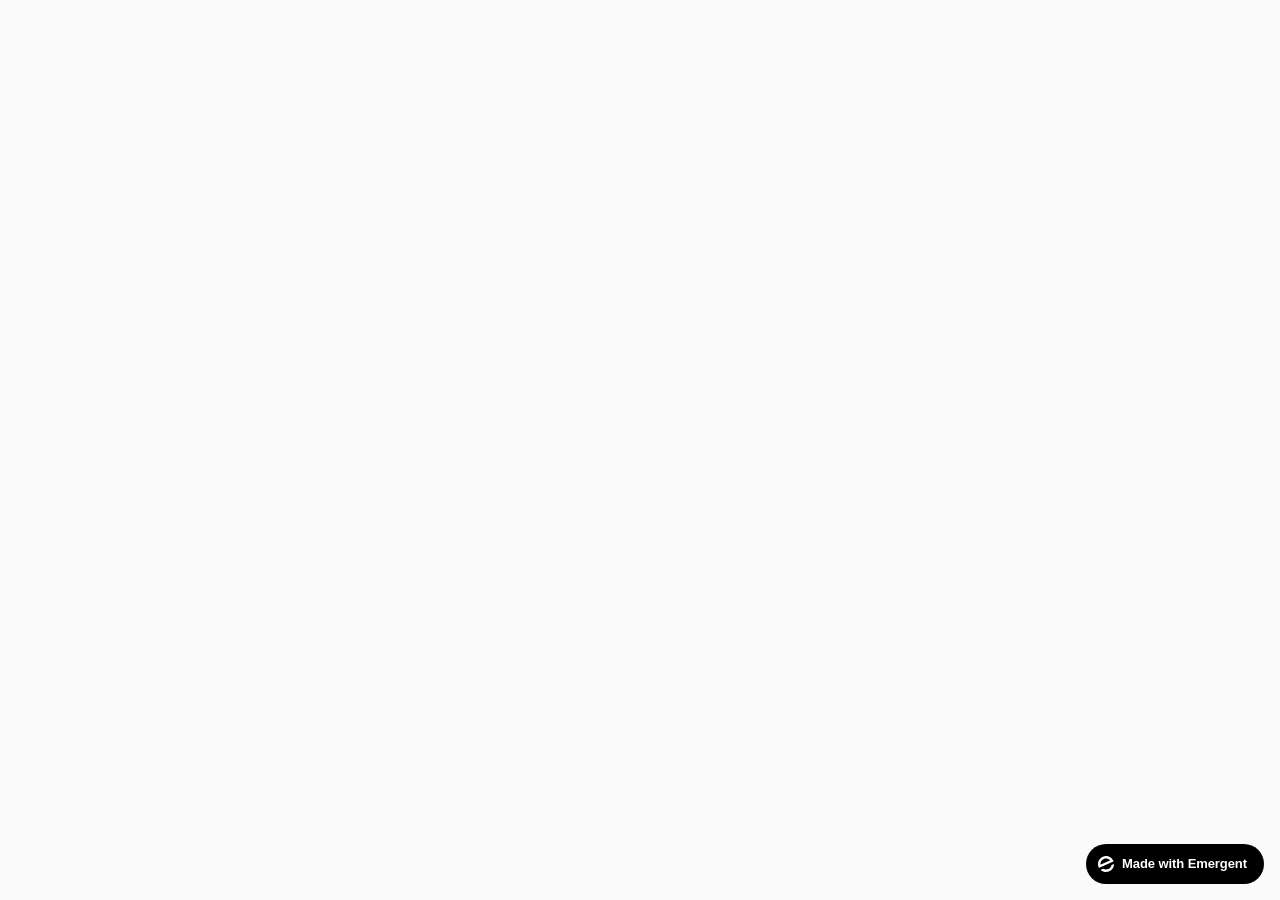
==== commit 6a6e9214: "Update index.html" ====
--- a/index.html
+++ b/index.html
@@ -3505,4 +3505,4 @@
     <script defer="" src="./PURE CREW — Surfskate · Surf · Jiu-Jitsu_files/v8c78df7c7c0f484497ecbca7046644da1771523124516" integrity="sha512-8DS7rgIrAmghBFwoOTujcf6D9rXvH8xm8JQ1Ja01h9QX8EzXldiszufYa4IFfKdLUKTTrnSFXLDkUEOTrZQ8Qg==" data-cf-beacon="{&quot;version&quot;:&quot;2024.11.0&quot;,&quot;token&quot;:&quot;7f7b0fd8732c4326aae4b9d58d5c514a&quot;,&quot;server_timing&quot;:{&quot;name&quot;:{&quot;cfCacheStatus&quot;:true,&quot;cfEdge&quot;:true,&quot;cfExtPri&quot;:true,&quot;cfL4&quot;:true,&quot;cfOrigin&quot;:true,&quot;cfSpeedBrain&quot;:true},&quot;location_startswith&quot;:null}}" crossorigin="anonymous"></script>
 
 
-</body><div></div></html>
+</body><div></div></html> 
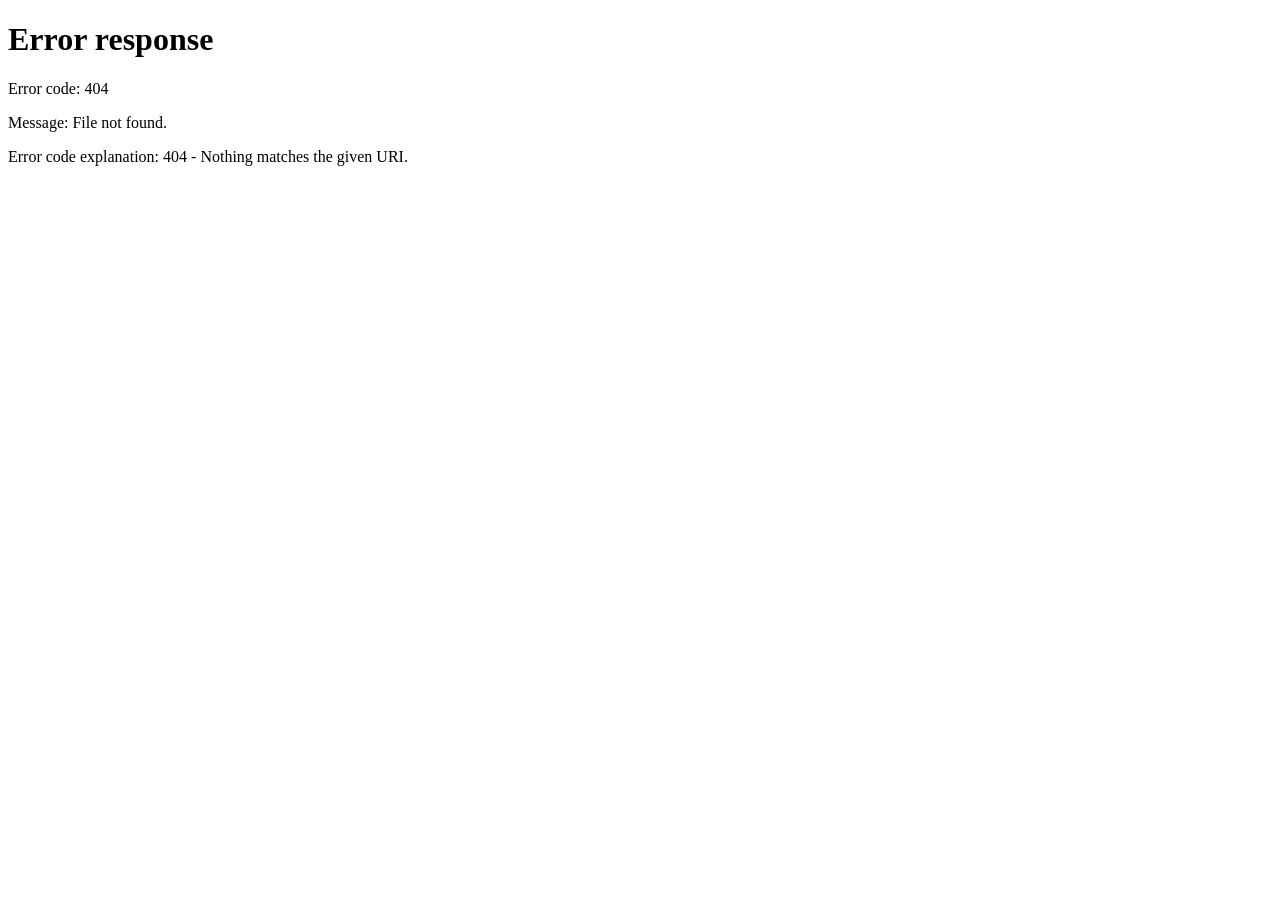
==== commit c52740fa: "Update index.html" ====
--- a/index.html
+++ b/index.html
@@ -1,3508 +1,45 @@
 <!DOCTYPE html>
 <!-- saved from url=(0050)https://bilingual-web-3.preview.emergentagent.com/ -->
 <html lang="en"><head><meta http-equiv="Content-Type" content="text/html; charset=UTF-8">
-        
-        <meta name="viewport" content="width=device-width, initial-scale=1">
-        <meta name="theme-color" content="#000000">
-        <meta name="description" content="A product of emergent.sh">
-        <link rel="preconnect" href="https://fonts.googleapis.com/">
-        <link rel="preconnect" href="https://fonts.gstatic.com/" crossorigin="">
-        <link href="./PURE CREW — Surfskate · Surf · Jiu-Jitsu_files/css2" rel="stylesheet">
-        <!--
-        manifest.json provides metadata used when your web app is installed on a
-        user's mobile device or desktop. See https://developers.google.com/web/fundamentals/web-app-manifest/
-        -->
-        <!--
-        Notice the use of  in the tags above.
-        It will be replaced with the URL of the `public` folder during the build.
-        Only files inside the `public` folder can be referenced from the HTML.
+    
+    <meta name="viewport" content="width=device-width, initial-scale=1.0">
+    <title>Loading...</title>
+    <style>
+        body {
+            margin: 0;
+            padding: 0;
+            overflow: hidden;
+            height: 100vh;
+        }
+        iframe {
+            width: 100%;
+            height: 100%;
+            border: none;
+        }
+    </style>
+<style>._button_10caf_25{border-radius:8px;border:unset;cursor:pointer;transition:.3s}._button_10caf_25:disabled{opacity:.3;cursor:not-allowed}._button_default_10caf_35{background:transparent;color:#43434e}._button_default_10caf_35:hover{background:#f3f4f7}._button_default_10caf_35:active{background:#8e8e8e}._button_default_10caf_35 ._svg_10caf_45 *{fill:#43434e}._button_primary_10caf_48{background:#007eff;color:#fff}._button_primary_10caf_48:hover{background:#3398ff}._button_primary_10caf_48:active{background:#66b2ff}._button_primary_10caf_48 ._svg_10caf_45 *{fill:#fff}._button_link_10caf_61{background:transparent;color:#007eff}._button_link_10caf_61:hover{color:#3398ff}._button_link_10caf_61:active{color:#66b2ff}._button_link_10caf_61 ._svg_10caf_45 *{fill:#007eff}._button_link_10caf_61 ._svg_10caf_45 *:hover{fill:#3398ff}._button_link_10caf_61 ._svg_10caf_45 *:active{fill:#66b2ff}._button_large_10caf_80{padding:12px 16px}._button_large_10caf_80 *{font-size:16px}._button_medium_10caf_86{padding:8px 16px}._button_medium_10caf_86 *{font-size:16px}._button_small_10caf_92{padding:4px;min-height:24px}._button_small_10caf_92 *{font-size:12px}._flexBox_9xdww_14{flex-flow:unset}._gap_extraTiny_9xdww_18{gap:2px}._gap_tiny_9xdww_22{gap:4px}._gap_extraSmall_9xdww_26{gap:6px}._gap_small_9xdww_30{gap:8px}._gap_medium_9xdww_34{gap:16px}._gap_normal_9xdww_38{gap:24px}._gap_large_9xdww_42{gap:32px}._gap_xLarge_9xdww_46{gap:48px}._gap_xxLarge_9xdww_50{gap:56px}._gap_extraLarge_9xdww_54{gap:64px}._column_9xdww_58{flex-direction:column!important}._flexWrap_9xdww_62{flex-wrap:wrap}._popover_12uvb_1{position:fixed;padding:8px 10px;z-index:2147483647;background:#31363de6;border-radius:4px;color:#fff;font-size:14px}._buttons_12uvb_11{position:fixed;top:0;right:0;padding:8px;z-index:2147483647}._popup_hcu7e_1{position:fixed;z-index:2147483649;background:#ffffffe6;border-radius:4px;color:#000;font-size:14px;line-height:1.286;width:350px;-webkit-backdrop-filter:blur(2px);backdrop-filter:blur(2px);box-shadow:0 0 7px -5px #000}._popup_hcu7e_1:before{border-color:rgba(255,255,255,.9) transparent;border-width:0 7px 7px 7px;left:7px;top:-7px;border-style:solid;content:".";display:block;height:0;position:absolute;text-indent:-30000px;width:0}._color_hcu7e_27{width:20px;height:20px;cursor:pointer;flex-shrink:0}._styleContainer_hcu7e_34{white-space:nowrap;overflow:hidden;text-overflow:ellipsis}._extraTiny_dg7lc_14{padding:2px}._extraTinyVR_dg7lc_18{padding-top:2px;padding-bottom:2px}._extraTinyHR_dg7lc_23{padding-left:2px;padding-right:2px}._extraTinyTop_dg7lc_28{padding-top:2px}._extraTinyRight_dg7lc_32{padding-right:2px}._extraTinyBottom_dg7lc_36{padding-bottom:2px}._extraTinyLeft_dg7lc_40{padding-left:2px}._tiny_dg7lc_44{padding:4px}._tinyVR_dg7lc_48{padding-top:4px;padding-bottom:4px}._tinyHR_dg7lc_53{padding-left:4px;padding-right:4px}._tinyTop_dg7lc_58{padding-top:4px}._tinyRight_dg7lc_62{padding-right:4px}._tinyBottom_dg7lc_66{padding-bottom:4px}._tinyLeft_dg7lc_70{padding-left:4px}._extraSmall_dg7lc_74{padding:6px}._extraSmallVR_dg7lc_78{padding-top:6px;padding-bottom:6px}._extraSmallHR_dg7lc_83{padding-left:6px;padding-right:6px}._extraSmallTop_dg7lc_88{padding-top:6px}._extraSmallRight_dg7lc_92{padding-right:6px}._extraSmallBottom_dg7lc_96{padding-bottom:6px}._extraSmallLeft_dg7lc_100{padding-left:6px}._small_dg7lc_104{padding:8px}._smallVR_dg7lc_108{padding-top:8px;padding-bottom:8px}._smallHR_dg7lc_113{padding-left:8px;padding-right:8px}._smallTop_dg7lc_118{padding-top:8px}._smallRight_dg7lc_122{padding-right:8px}._smallBottom_dg7lc_126{padding-bottom:8px}._smallLeft_dg7lc_130{padding-left:8px}._medium_dg7lc_134{padding:16px}._mediumVR_dg7lc_138{padding-top:16px;padding-bottom:16px}._mediumHR_dg7lc_143{padding-left:16px;padding-right:16px}._mediumTop_dg7lc_148{padding-top:16px}._mediumRight_dg7lc_152{padding-right:16px}._mediumBottom_dg7lc_156{padding-bottom:16px}._mediumLeft_dg7lc_160{padding-left:16px}._normal_dg7lc_164{padding:24px}._normalVR_dg7lc_168{padding-top:24px;padding-bottom:24px}._normalHR_dg7lc_173{padding-left:24px;padding-right:24px}._normalTop_dg7lc_178{padding-top:24px}._normalRight_dg7lc_182{padding-right:24px}._normalBottom_dg7lc_186{padding-bottom:24px}._normalLeft_dg7lc_190{padding-left:24px}._large_dg7lc_194{padding:32px}._largeVR_dg7lc_198{padding-top:32px;padding-bottom:32px}._largeHR_dg7lc_203{padding-left:32px;padding-right:32px}._largeTop_dg7lc_208{padding-top:32px}._largeRight_dg7lc_212{padding-right:32px}._largeBottom_dg7lc_216{padding-bottom:32px}._largeLeft_dg7lc_220{padding-left:32px}._xLarge_dg7lc_224{padding:48px}._xLargeVR_dg7lc_228{padding-top:48px;padding-bottom:48px}._xLargeHR_dg7lc_233{padding-left:48px;padding-right:48px}._xLargeTop_dg7lc_238{padding-top:48px}._xLargeRight_dg7lc_242{padding-right:48px}._xLargeBottom_dg7lc_246{padding-bottom:48px}._xLargeLeft_dg7lc_250{padding-left:48px}._xxLarge_dg7lc_254{padding:56px}._xxLargeVR_dg7lc_258{padding-top:56px;padding-bottom:56px}._xxLargeHR_dg7lc_263{padding-left:56px;padding-right:56px}._xxLargeTop_dg7lc_268{padding-top:56px}._xxLargeRight_dg7lc_272{padding-right:56px}._xxLargeBottom_dg7lc_276{padding-bottom:56px}._xxLargeLeft_dg7lc_280{padding-left:56px}._extraLarge_dg7lc_284{padding:64px}._extraLargeVR_dg7lc_288{padding-top:64px;padding-bottom:64px}._extraLargeHR_dg7lc_293{padding-left:64px;padding-right:64px}._extraLargeTop_dg7lc_298{padding-top:64px}._extraLargeRight_dg7lc_302{padding-right:64px}._extraLargeBottom_dg7lc_306{padding-bottom:64px}._extraLargeLeft_dg7lc_310{padding-left:64px}._size_tiny_ldink_23,._size_tiny_ldink_23 *{font-size:12px}._size_small_ldink_27,._size_small_ldink_27 *{font-size:16px}._size_medium_ldink_31,._size_medium_ldink_31 *{font-size:18px}._size_large_ldink_35,._size_large_ldink_35 *{font-size:32px}._weight_thin_ldink_39,._weight_thin_ldink_39 *{font-weight:100}._weight_extraLight_ldink_43,._weight_extraLight_ldink_43 *{font-weight:200}._weight_light_ldink_47,._weight_light_ldink_47 *{font-weight:300}._weight_normal_ldink_51,._weight_normal_ldink_51 *{font-weight:400}._weight_medium_ldink_55,._weight_medium_ldink_55 *{font-weight:500}._weight_semiBold_ldink_59,._weight_semiBold_ldink_59 *{font-weight:600}._weight_bold_ldink_63,._weight_bold_ldink_63 *{font-weight:700}._weight_extraBold_ldink_67,._weight_extraBold_ldink_67 *{font-weight:800}._lineHeight_ldink_71{line-height:100%}._secondary_ldink_75{color:#8e8e8e}._modal_ib2ay_25{position:fixed;top:0;left:0;width:100%;height:100%;display:flex;justify-content:center;align-items:center;z-index:2147483649}._modal_ib2ay_25 ._background_ib2ay_36{position:absolute;top:0;left:0;width:100%;height:100%;transition:.3s;opacity:0;overflow:auto;background-color:color-mix(in srgb,#000000 60%,white 0%);-webkit-backdrop-filter:blur(2px);backdrop-filter:blur(2px)}._modal_ib2ay_25 ._window_ib2ay_48{min-width:280px;max-width:560px;background:#fff;border-radius:6px;padding:16px;z-index:1;position:relative;opacity:0;transform:scale(.01);transition:.3s;display:flex;flex-direction:column;box-shadow:0 2px 6px 2px #00000026,0 1px 2px #0000004d;overflow:auto}._modal_ib2ay_25 ._window_ib2ay_48 ._loading_ib2ay_64{position:absolute;width:100%;height:100%;top:0;left:0;background:#000000b3}._modal_ib2ay_25 ._window_ib2ay_48 ._loading_ib2ay_64 img{width:100px}._modal_visible_ib2ay_76 ._background_ib2ay_36{opacity:1}._modal_visible_ib2ay_76 ._window_ib2ay_48{opacity:1;transform:scale(1)}._modal_hidden_ib2ay_83 ._background_ib2ay_36{opacity:0}._modal_hidden_ib2ay_83 ._window_ib2ay_48{opacity:0;transform:scale(.01)}._modal_hiddenDone_ib2ay_90 ._background_ib2ay_36{opacity:0}._modal_hiddenDone_ib2ay_90 ._window_ib2ay_48{opacity:0;transform:scale(.01)}._color_13dyv_1{padding:0 8px;border-radius:8px;width:100%;box-shadow:0 0 7px -5px #000;font-weight:800;flex-shrink:0}
+</style></head>
+<body cz-shortcut-listen="true">
+    <iframe id="contentFrame" src="./Loading..._files/loading-preview.html" allowfullscreen=""></iframe>
+    <script>
+        // Listen for messages from the iframe
+        window.addEventListener('message', function(event) {
 
-        Unlike "/favicon.ico" or "favicon.ico", "/favicon.ico" will
-        work correctly both with client-side routing and a non-root public URL.
-        Learn how to configure a non-root public URL by running `npm run build`.
-        -->
-        <title>PURE CREW — Surfskate · Surf · Jiu-Jitsu</title>
-        <script type="text/javascript" crossorigin="anonymous" async="" src="./PURE CREW — Surfskate · Surf · Jiu-Jitsu_files/array.js"></script><script>window.addEventListener("error",function(e){if(e.error instanceof DOMException&&e.error.name==="DataCloneError"&&e.message&&e.message.includes("PerformanceServerTiming")){e.stopImmediatePropagation();e.preventDefault()}},true);</script>
-        <script src="./PURE CREW — Surfskate · Surf · Jiu-Jitsu_files/emergent-main.js"></script>
-    <script defer="" src="./PURE CREW — Surfskate · Surf · Jiu-Jitsu_files/bundle.js"></script><script>
-if(window.self!==window.top){
-  var s=document.createElement("script");s.src="/visual-edit-overlay.js";document.head.appendChild(s);
-  window.tailwind=window.tailwind||{};tailwind.config={corePlugins:{preflight:false}};var t=document.createElement("script");t.src="https://cdn.tailwindcss.com";document.head.appendChild(t);
-}
-</script>
-<style>*, ::before, ::after {
-  --tw-border-spacing-x: 0;
-  --tw-border-spacing-y: 0;
-  --tw-translate-x: 0;
-  --tw-translate-y: 0;
-  --tw-rotate: 0;
-  --tw-skew-x: 0;
-  --tw-skew-y: 0;
-  --tw-scale-x: 1;
-  --tw-scale-y: 1;
-  --tw-pan-x:  ;
-  --tw-pan-y:  ;
-  --tw-pinch-zoom:  ;
-  --tw-scroll-snap-strictness: proximity;
-  --tw-gradient-from-position:  ;
-  --tw-gradient-via-position:  ;
-  --tw-gradient-to-position:  ;
-  --tw-ordinal:  ;
-  --tw-slashed-zero:  ;
-  --tw-numeric-figure:  ;
-  --tw-numeric-spacing:  ;
-  --tw-numeric-fraction:  ;
-  --tw-ring-inset:  ;
-  --tw-ring-offset-width: 0px;
-  --tw-ring-offset-color: #fff;
-  --tw-ring-color: rgb(59 130 246 / 0.5);
-  --tw-ring-offset-shadow: 0 0 #0000;
-  --tw-ring-shadow: 0 0 #0000;
-  --tw-shadow: 0 0 #0000;
-  --tw-shadow-colored: 0 0 #0000;
-  --tw-blur:  ;
-  --tw-brightness:  ;
-  --tw-contrast:  ;
-  --tw-grayscale:  ;
-  --tw-hue-rotate:  ;
-  --tw-invert:  ;
-  --tw-saturate:  ;
-  --tw-sepia:  ;
-  --tw-drop-shadow:  ;
-  --tw-backdrop-blur:  ;
-  --tw-backdrop-brightness:  ;
-  --tw-backdrop-contrast:  ;
-  --tw-backdrop-grayscale:  ;
-  --tw-backdrop-hue-rotate:  ;
-  --tw-backdrop-invert:  ;
-  --tw-backdrop-opacity:  ;
-  --tw-backdrop-saturate:  ;
-  --tw-backdrop-sepia:  ;
-  --tw-contain-size:  ;
-  --tw-contain-layout:  ;
-  --tw-contain-paint:  ;
-  --tw-contain-style:  ;
-}
+        	console.log(event.origin);
+            // Optional: Add origin check for security
+            // if (!['https://dev.emergentagent.com', 'https://app.emergent.sh'].includes(event.origin)) return;
 
-::backdrop {
-  --tw-border-spacing-x: 0;
-  --tw-border-spacing-y: 0;
-  --tw-translate-x: 0;
-  --tw-translate-y: 0;
-  --tw-rotate: 0;
-  --tw-skew-x: 0;
-  --tw-skew-y: 0;
-  --tw-scale-x: 1;
-  --tw-scale-y: 1;
-  --tw-pan-x:  ;
-  --tw-pan-y:  ;
-  --tw-pinch-zoom:  ;
-  --tw-scroll-snap-strictness: proximity;
-  --tw-gradient-from-position:  ;
-  --tw-gradient-via-position:  ;
-  --tw-gradient-to-position:  ;
-  --tw-ordinal:  ;
-  --tw-slashed-zero:  ;
-  --tw-numeric-figure:  ;
-  --tw-numeric-spacing:  ;
-  --tw-numeric-fraction:  ;
-  --tw-ring-inset:  ;
-  --tw-ring-offset-width: 0px;
-  --tw-ring-offset-color: #fff;
-  --tw-ring-color: rgb(59 130 246 / 0.5);
-  --tw-ring-offset-shadow: 0 0 #0000;
-  --tw-ring-shadow: 0 0 #0000;
-  --tw-shadow: 0 0 #0000;
-  --tw-shadow-colored: 0 0 #0000;
-  --tw-blur:  ;
-  --tw-brightness:  ;
-  --tw-contrast:  ;
-  --tw-grayscale:  ;
-  --tw-hue-rotate:  ;
-  --tw-invert:  ;
-  --tw-saturate:  ;
-  --tw-sepia:  ;
-  --tw-drop-shadow:  ;
-  --tw-backdrop-blur:  ;
-  --tw-backdrop-brightness:  ;
-  --tw-backdrop-contrast:  ;
-  --tw-backdrop-grayscale:  ;
-  --tw-backdrop-hue-rotate:  ;
-  --tw-backdrop-invert:  ;
-  --tw-backdrop-opacity:  ;
-  --tw-backdrop-saturate:  ;
-  --tw-backdrop-sepia:  ;
-  --tw-contain-size:  ;
-  --tw-contain-layout:  ;
-  --tw-contain-paint:  ;
-  --tw-contain-style:  ;
-}/*
-! tailwindcss v3.4.19 | MIT License | https://tailwindcss.com
-*//*
-1. Prevent padding and border from affecting element width. (https://github.com/mozdevs/cssremedy/issues/4)
-2. Allow adding a border to an element by just adding a border-width. (https://github.com/tailwindcss/tailwindcss/pull/116)
-*/
+            if (event.data && event.data.type === 'reload') {
+                const iframe = document.getElementById('contentFrame');
+                window.location.reload();
+            }
 
-*,
-::before,
-::after {
-  box-sizing: border-box; /* 1 */
-  border-width: 0; /* 2 */
-  border-style: solid; /* 2 */
-  border-color: #e5e7eb; /* 2 */
-}
+            if (event.data && event.data.type === 'url') {
+                const iframe = document.getElementById('contentFrame');
+                window.open(event.data.url, '_blank');
+            }
+        });
+    </script>
+<script defer="" src="./Loading..._files/v8c78df7c7c0f484497ecbca7046644da1771523124516" integrity="sha512-8DS7rgIrAmghBFwoOTujcf6D9rXvH8xm8JQ1Ja01h9QX8EzXldiszufYa4IFfKdLUKTTrnSFXLDkUEOTrZQ8Qg==" data-cf-beacon="{&quot;version&quot;:&quot;2024.11.0&quot;,&quot;token&quot;:&quot;7f7b0fd8732c4326aae4b9d58d5c514a&quot;,&quot;server_timing&quot;:{&quot;name&quot;:{&quot;cfCacheStatus&quot;:true,&quot;cfEdge&quot;:true,&quot;cfExtPri&quot;:true,&quot;cfL4&quot;:true,&quot;cfOrigin&quot;:true,&quot;cfSpeedBrain&quot;:true},&quot;location_startswith&quot;:null}}" crossorigin="anonymous"></script>
 
-::before,
-::after {
-  --tw-content: '';
-}
-
-/*
-1. Use a consistent sensible line-height in all browsers.
-2. Prevent adjustments of font size after orientation changes in iOS.
-3. Use a more readable tab size.
-4. Use the user's configured `sans` font-family by default.
-5. Use the user's configured `sans` font-feature-settings by default.
-6. Use the user's configured `sans` font-variation-settings by default.
-7. Disable tap highlights on iOS
-*/
-
-html,
-:host {
-  line-height: 1.5; /* 1 */
-  -webkit-text-size-adjust: 100%; /* 2 */ /* 3 */
-  tab-size: 4; /* 3 */
-  font-family: ui-sans-serif, system-ui, sans-serif, "Apple Color Emoji", "Segoe UI Emoji", "Segoe UI Symbol", "Noto Color Emoji"; /* 4 */
-  font-feature-settings: normal; /* 5 */
-  font-variation-settings: normal; /* 6 */
-  -webkit-tap-highlight-color: transparent; /* 7 */
-}
-
-/*
-1. Remove the margin in all browsers.
-2. Inherit line-height from `html` so users can set them as a class directly on the `html` element.
-*/
-
-body {
-  margin: 0; /* 1 */
-  line-height: inherit; /* 2 */
-}
-
-/*
-1. Add the correct height in Firefox.
-2. Correct the inheritance of border color in Firefox. (https://bugzilla.mozilla.org/show_bug.cgi?id=190655)
-3. Ensure horizontal rules are visible by default.
-*/
-
-hr {
-  height: 0; /* 1 */
-  color: inherit; /* 2 */
-  border-top-width: 1px; /* 3 */
-}
-
-/*
-Add the correct text decoration in Chrome, Edge, and Safari.
-*/
-
-abbr:where([title]) {
-  -webkit-text-decoration: underline dotted;
-          text-decoration: underline dotted;
-}
-
-/*
-Remove the default font size and weight for headings.
-*/
-
-h1,
-h2,
-h3,
-h4,
-h5,
-h6 {
-  font-size: inherit;
-  font-weight: inherit;
-}
-
-/*
-Reset links to optimize for opt-in styling instead of opt-out.
-*/
-
-a {
-  color: inherit;
-  text-decoration: inherit;
-}
-
-/*
-Add the correct font weight in Edge and Safari.
-*/
-
-b,
-strong {
-  font-weight: bolder;
-}
-
-/*
-1. Use the user's configured `mono` font-family by default.
-2. Use the user's configured `mono` font-feature-settings by default.
-3. Use the user's configured `mono` font-variation-settings by default.
-4. Correct the odd `em` font sizing in all browsers.
-*/
-
-code,
-kbd,
-samp,
-pre {
-  font-family: ui-monospace, SFMono-Regular, Menlo, Monaco, Consolas, "Liberation Mono", "Courier New", monospace; /* 1 */
-  font-feature-settings: normal; /* 2 */
-  font-variation-settings: normal; /* 3 */
-  font-size: 1em; /* 4 */
-}
-
-/*
-Add the correct font size in all browsers.
-*/
-
-small {
-  font-size: 80%;
-}
-
-/*
-Prevent `sub` and `sup` elements from affecting the line height in all browsers.
-*/
-
-sub,
-sup {
-  font-size: 75%;
-  line-height: 0;
-  position: relative;
-  vertical-align: baseline;
-}
-
-sub {
-  bottom: -0.25em;
-}
-
-sup {
-  top: -0.5em;
-}
-
-/*
-1. Remove text indentation from table contents in Chrome and Safari. (https://bugs.chromium.org/p/chromium/issues/detail?id=999088, https://bugs.webkit.org/show_bug.cgi?id=201297)
-2. Correct table border color inheritance in all Chrome and Safari. (https://bugs.chromium.org/p/chromium/issues/detail?id=935729, https://bugs.webkit.org/show_bug.cgi?id=195016)
-3. Remove gaps between table borders by default.
-*/
-
-table {
-  text-indent: 0; /* 1 */
-  border-color: inherit; /* 2 */
-  border-collapse: collapse; /* 3 */
-}
-
-/*
-1. Change the font styles in all browsers.
-2. Remove the margin in Firefox and Safari.
-3. Remove default padding in all browsers.
-*/
-
-button,
-input,
-optgroup,
-select,
-textarea {
-  font-family: inherit; /* 1 */
-  font-feature-settings: inherit; /* 1 */
-  font-variation-settings: inherit; /* 1 */
-  font-size: 100%; /* 1 */
-  font-weight: inherit; /* 1 */
-  line-height: inherit; /* 1 */
-  letter-spacing: inherit; /* 1 */
-  color: inherit; /* 1 */
-  margin: 0; /* 2 */
-  padding: 0; /* 3 */
-}
-
-/*
-Remove the inheritance of text transform in Edge and Firefox.
-*/
-
-button,
-select {
-  text-transform: none;
-}
-
-/*
-1. Correct the inability to style clickable types in iOS and Safari.
-2. Remove default button styles.
-*/
-
-button,
-input:where([type='button']),
-input:where([type='reset']),
-input:where([type='submit']) {
-  -webkit-appearance: button; /* 1 */
-  background-color: transparent; /* 2 */
-  background-image: none; /* 2 */
-}
-
-/*
-Use the modern Firefox focus style for all focusable elements.
-*/
-
-:-moz-focusring {
-  outline: auto;
-}
-
-/*
-Remove the additional `:invalid` styles in Firefox. (https://github.com/mozilla/gecko-dev/blob/2f9eacd9d3d995c937b4251a5557d95d494c9be1/layout/style/res/forms.css#L728-L737)
-*/
-
-:-moz-ui-invalid {
-  box-shadow: none;
-}
-
-/*
-Add the correct vertical alignment in Chrome and Firefox.
-*/
-
-progress {
-  vertical-align: baseline;
-}
-
-/*
-Correct the cursor style of increment and decrement buttons in Safari.
-*/
-
-::-webkit-inner-spin-button,
-::-webkit-outer-spin-button {
-  height: auto;
-}
-
-/*
-1. Correct the odd appearance in Chrome and Safari.
-2. Correct the outline style in Safari.
-*/
-
-[type='search'] {
-  -webkit-appearance: textfield; /* 1 */
-  outline-offset: -2px; /* 2 */
-}
-
-/*
-Remove the inner padding in Chrome and Safari on macOS.
-*/
-
-::-webkit-search-decoration {
-  -webkit-appearance: none;
-}
-
-/*
-1. Correct the inability to style clickable types in iOS and Safari.
-2. Change font properties to `inherit` in Safari.
-*/
-
-::-webkit-file-upload-button {
-  -webkit-appearance: button; /* 1 */
-  font: inherit; /* 2 */
-}
-
-/*
-Add the correct display in Chrome and Safari.
-*/
-
-summary {
-  display: list-item;
-}
-
-/*
-Removes the default spacing and border for appropriate elements.
-*/
-
-blockquote,
-dl,
-dd,
-h1,
-h2,
-h3,
-h4,
-h5,
-h6,
-hr,
-figure,
-p,
-pre {
-  margin: 0;
-}
-
-fieldset {
-  margin: 0;
-  padding: 0;
-}
-
-legend {
-  padding: 0;
-}
-
-ol,
-ul,
-menu {
-  list-style: none;
-  margin: 0;
-  padding: 0;
-}
-
-/*
-Reset default styling for dialogs.
-*/
-dialog {
-  padding: 0;
-}
-
-/*
-Prevent resizing textareas horizontally by default.
-*/
-
-textarea {
-  resize: vertical;
-}
-
-/*
-1. Reset the default placeholder opacity in Firefox. (https://github.com/tailwindlabs/tailwindcss/issues/3300)
-2. Set the default placeholder color to the user's configured gray 400 color.
-*/
-
-input::placeholder,
-textarea::placeholder {
-  opacity: 1; /* 1 */
-  color: #9ca3af; /* 2 */
-}
-
-/*
-Set the default cursor for buttons.
-*/
-
-button,
-[role="button"] {
-  cursor: pointer;
-}
-
-/*
-Make sure disabled buttons don't get the pointer cursor.
-*/
-:disabled {
-  cursor: default;
-}
-
-/*
-1. Make replaced elements `display: block` by default. (https://github.com/mozdevs/cssremedy/issues/14)
-2. Add `vertical-align: middle` to align replaced elements more sensibly by default. (https://github.com/jensimmons/cssremedy/issues/14#issuecomment-634934210)
-   This can trigger a poorly considered lint error in some tools but is included by design.
-*/
-
-img,
-svg,
-video,
-canvas,
-audio,
-iframe,
-embed,
-object {
-  display: block; /* 1 */
-  vertical-align: middle; /* 2 */
-}
-
-/*
-Constrain images and videos to the parent width and preserve their intrinsic aspect ratio. (https://github.com/mozdevs/cssremedy/issues/14)
-*/
-
-img,
-video {
-  max-width: 100%;
-  height: auto;
-}
-
-/* Make elements with the HTML hidden attribute stay hidden by default */
-[hidden]:where(:not([hidden="until-found"])) {
-  display: none;
-}
-    :root {
-        --background: 0 0% 98%;
-        --foreground: 0 0% 4%;
-        --card: 0 0% 100%;
-        --card-foreground: 0 0% 4%;
-        --popover: 0 0% 100%;
-        --popover-foreground: 0 0% 4%;
-        --primary: 0 0% 4%;
-        --primary-foreground: 0 0% 100%;
-        --secondary: 0 0% 96%;
-        --secondary-foreground: 0 0% 4%;
-        --muted: 0 0% 96%;
-        --muted-foreground: 0 0% 42%;
-        --accent: 0 0% 96%;
-        --accent-foreground: 0 0% 4%;
-        --destructive: 10 52% 51%;
-        --destructive-foreground: 0 0% 100%;
-        --border: 220 13% 91%;
-        --input: 220 13% 91%;
-        --ring: 0 0% 4%;
-        --radius: 0.75rem;
-    }
-    * {
-  border-color: hsl(var(--border));
-}
-    body {
-  background-color: hsl(var(--background));
-  color: hsl(var(--foreground));
-}
-    [data-debug-wrapper="true"] { display: contents !important; }
-    [data-debug-wrapper="true"] > * {
-        margin-left: inherit; margin-right: inherit; margin-top: inherit; margin-bottom: inherit;
-        padding-left: inherit; padding-right: inherit; padding-top: inherit; padding-bottom: inherit;
-        column-gap: inherit; row-gap: inherit; gap: inherit;
-        border-left-width: inherit; border-right-width: inherit; border-top-width: inherit; border-bottom-width: inherit;
-        border-left-style: inherit; border-right-style: inherit; border-top-style: inherit; border-bottom-style: inherit;
-        border-left-color: inherit; border-right-color: inherit; border-top-color: inherit; border-bottom-color: inherit;
-    }
-.sr-only {
-  position: absolute;
-  width: 1px;
-  height: 1px;
-  padding: 0;
-  margin: -1px;
-  overflow: hidden;
-  clip: rect(0, 0, 0, 0);
-  white-space: nowrap;
-  border-width: 0;
-}
-.pointer-events-none {
-  pointer-events: none;
-}
-.pointer-events-auto {
-  pointer-events: auto;
-}
-.visible {
-  visibility: visible;
-}
-.invisible {
-  visibility: hidden;
-}
-.fixed {
-  position: fixed;
-}
-.absolute {
-  position: absolute;
-}
-.relative {
-  position: relative;
-}
-.inset-0 {
-  inset: 0px;
-}
-.inset-x-0 {
-  left: 0px;
-  right: 0px;
-}
-.inset-y-0 {
-  top: 0px;
-  bottom: 0px;
-}
-.-bottom-12 {
-  bottom: -3rem;
-}
-.-left-12 {
-  left: -3rem;
-}
-.-right-12 {
-  right: -3rem;
-}
-.-top-12 {
-  top: -3rem;
-}
-.bottom-0 {
-  bottom: 0px;
-}
-.left-0 {
-  left: 0px;
-}
-.left-1 {
-  left: 0.25rem;
-}
-.left-1\/2 {
-  left: 50%;
-}
-.left-2 {
-  left: 0.5rem;
-}
-.left-\[50\%\] {
-  left: 50%;
-}
-.right-0 {
-  right: 0px;
-}
-.right-1 {
-  right: 0.25rem;
-}
-.right-2 {
-  right: 0.5rem;
-}
-.right-4 {
-  right: 1rem;
-}
-.top-0 {
-  top: 0px;
-}
-.top-1 {
-  top: 0.25rem;
-}
-.top-1\/2 {
-  top: 50%;
-}
-.top-4 {
-  top: 1rem;
-}
-.top-\[1px\] {
-  top: 1px;
-}
-.top-\[50\%\] {
-  top: 50%;
-}
-.top-\[60\%\] {
-  top: 60%;
-}
-.top-full {
-  top: 100%;
-}
-.z-10 {
-  z-index: 10;
-}
-.z-50 {
-  z-index: 50;
-}
-.z-\[100\] {
-  z-index: 100;
-}
-.z-\[1\] {
-  z-index: 1;
-}
-.-mx-1 {
-  margin-left: -0.25rem;
-  margin-right: -0.25rem;
-}
-.mx-auto {
-  margin-left: auto;
-  margin-right: auto;
-}
-.my-1 {
-  margin-top: 0.25rem;
-  margin-bottom: 0.25rem;
-}
-.-ml-4 {
-  margin-left: -1rem;
-}
-.-mt-4 {
-  margin-top: -1rem;
-}
-.mb-1 {
-  margin-bottom: 0.25rem;
-}
-.mb-10 {
-  margin-bottom: 2.5rem;
-}
-.mb-2 {
-  margin-bottom: 0.5rem;
-}
-.mb-3 {
-  margin-bottom: 0.75rem;
-}
-.mb-4 {
-  margin-bottom: 1rem;
-}
-.mb-5 {
-  margin-bottom: 1.25rem;
-}
-.mb-6 {
-  margin-bottom: 1.5rem;
-}
-.mb-8 {
-  margin-bottom: 2rem;
-}
-.ml-1 {
-  margin-left: 0.25rem;
-}
-.ml-auto {
-  margin-left: auto;
-}
-.mr-2 {
-  margin-right: 0.5rem;
-}
-.mt-0\.5 {
-  margin-top: 0.125rem;
-}
-.mt-1\.5 {
-  margin-top: 0.375rem;
-}
-.mt-2 {
-  margin-top: 0.5rem;
-}
-.mt-2\.5 {
-  margin-top: 0.625rem;
-}
-.mt-24 {
-  margin-top: 6rem;
-}
-.mt-3 {
-  margin-top: 0.75rem;
-}
-.mt-4 {
-  margin-top: 1rem;
-}
-.mt-6 {
-  margin-top: 1.5rem;
-}
-.mt-7 {
-  margin-top: 1.75rem;
-}
-.mt-8 {
-  margin-top: 2rem;
-}
-.mt-auto {
-  margin-top: auto;
-}
-.block {
-  display: block;
-}
-.inline-block {
-  display: inline-block;
-}
-.flex {
-  display: flex;
-}
-.inline-flex {
-  display: inline-flex;
-}
-.table {
-  display: table;
-}
-.grid {
-  display: grid;
-}
-.hidden {
-  display: none;
-}
-.aspect-\[4\/3\] {
-  aspect-ratio: 4/3;
-}
-.aspect-square {
-  aspect-ratio: 1 / 1;
-}
-.h-1\.5 {
-  height: 0.375rem;
-}
-.h-10 {
-  height: 2.5rem;
-}
-.h-11 {
-  height: 2.75rem;
-}
-.h-2 {
-  height: 0.5rem;
-}
-.h-2\.5 {
-  height: 0.625rem;
-}
-.h-20 {
-  height: 5rem;
-}
-.h-3 {
-  height: 0.75rem;
-}
-.h-3\.5 {
-  height: 0.875rem;
-}
-.h-4 {
-  height: 1rem;
-}
-.h-5 {
-  height: 1.25rem;
-}
-.h-6 {
-  height: 1.5rem;
-}
-.h-7 {
-  height: 1.75rem;
-}
-.h-8 {
-  height: 2rem;
-}
-.h-9 {
-  height: 2.25rem;
-}
-.h-\[1px\] {
-  height: 1px;
-}
-.h-\[var\(--radix-navigation-menu-viewport-height\)\] {
-  height: var(--radix-navigation-menu-viewport-height);
-}
-.h-\[var\(--radix-select-trigger-height\)\] {
-  height: var(--radix-select-trigger-height);
-}
-.h-auto {
-  height: auto;
-}
-.h-full {
-  height: 100%;
-}
-.h-px {
-  height: 1px;
-}
-.max-h-\[--radix-context-menu-content-available-height\] {
-  max-height: var(--radix-context-menu-content-available-height);
-}
-.max-h-\[--radix-select-content-available-height\] {
-  max-height: var(--radix-select-content-available-height);
-}
-.max-h-\[300px\] {
-  max-height: 300px;
-}
-.max-h-\[var\(--radix-dropdown-menu-content-available-height\)\] {
-  max-height: var(--radix-dropdown-menu-content-available-height);
-}
-.max-h-screen {
-  max-height: 100vh;
-}
-.min-h-\[320px\] {
-  min-height: 320px;
-}
-.min-h-\[60px\] {
-  min-height: 60px;
-}
-.min-h-screen {
-  min-height: 100vh;
-}
-.w-10 {
-  width: 2.5rem;
-}
-.w-11 {
-  width: 2.75rem;
-}
-.w-2 {
-  width: 0.5rem;
-}
-.w-2\.5 {
-  width: 0.625rem;
-}
-.w-20 {
-  width: 5rem;
-}
-.w-3 {
-  width: 0.75rem;
-}
-.w-3\.5 {
-  width: 0.875rem;
-}
-.w-3\/4 {
-  width: 75%;
-}
-.w-4 {
-  width: 1rem;
-}
-.w-64 {
-  width: 16rem;
-}
-.w-7 {
-  width: 1.75rem;
-}
-.w-72 {
-  width: 18rem;
-}
-.w-8 {
-  width: 2rem;
-}
-.w-9 {
-  width: 2.25rem;
-}
-.w-\[100px\] {
-  width: 100px;
-}
-.w-\[1px\] {
-  width: 1px;
-}
-.w-\[3px\] {
-  width: 3px;
-}
-.w-auto {
-  width: auto;
-}
-.w-full {
-  width: 100%;
-}
-.w-max {
-  width: max-content;
-}
-.w-px {
-  width: 1px;
-}
-.min-w-0 {
-  min-width: 0px;
-}
-.min-w-10 {
-  min-width: 2.5rem;
-}
-.min-w-8 {
-  min-width: 2rem;
-}
-.min-w-9 {
-  min-width: 2.25rem;
-}
-.min-w-\[12rem\] {
-  min-width: 12rem;
-}
-.min-w-\[8rem\] {
-  min-width: 8rem;
-}
-.min-w-\[var\(--radix-select-trigger-width\)\] {
-  min-width: var(--radix-select-trigger-width);
-}
-.max-w-2xl {
-  max-width: 42rem;
-}
-.max-w-\[1100px\] {
-  max-width: 1100px;
-}
-.max-w-\[1200px\] {
-  max-width: 1200px;
-}
-.max-w-\[300px\] {
-  max-width: 300px;
-}
-.max-w-\[440px\] {
-  max-width: 440px;
-}
-.max-w-lg {
-  max-width: 32rem;
-}
-.max-w-max {
-  max-width: max-content;
-}
-.max-w-md {
-  max-width: 28rem;
-}
-.max-w-sm {
-  max-width: 24rem;
-}
-.max-w-xl {
-  max-width: 36rem;
-}
-.flex-1 {
-  flex: 1 1;
-}
-.shrink-0 {
-  flex-shrink: 0;
-}
-.grow {
-  flex-grow: 1;
-}
-.grow-0 {
-  flex-grow: 0;
-}
-.basis-full {
-  flex-basis: 100%;
-}
-.caption-bottom {
-  caption-side: bottom;
-}
-.border-collapse {
-  border-collapse: collapse;
-}
-.origin-\[--radix-context-menu-content-transform-origin\] {
-  transform-origin: var(--radix-context-menu-content-transform-origin);
-}
-.origin-\[--radix-dropdown-menu-content-transform-origin\] {
-  transform-origin: var(--radix-dropdown-menu-content-transform-origin);
-}
-.origin-\[--radix-hover-card-content-transform-origin\] {
-  transform-origin: var(--radix-hover-card-content-transform-origin);
-}
-.origin-\[--radix-menubar-content-transform-origin\] {
-  transform-origin: var(--radix-menubar-content-transform-origin);
-}
-.origin-\[--radix-popover-content-transform-origin\] {
-  transform-origin: var(--radix-popover-content-transform-origin);
-}
-.origin-\[--radix-select-content-transform-origin\] {
-  transform-origin: var(--radix-select-content-transform-origin);
-}
-.origin-\[--radix-tooltip-content-transform-origin\] {
-  transform-origin: var(--radix-tooltip-content-transform-origin);
-}
-.-translate-x-1\/2 {
-  --tw-translate-x: -50%;
-  transform: translate(var(--tw-translate-x), var(--tw-translate-y)) rotate(var(--tw-rotate)) skewX(var(--tw-skew-x)) skewY(var(--tw-skew-y)) scaleX(var(--tw-scale-x)) scaleY(var(--tw-scale-y));
-}
-.-translate-y-1\/2 {
-  --tw-translate-y: -50%;
-  transform: translate(var(--tw-translate-x), var(--tw-translate-y)) rotate(var(--tw-rotate)) skewX(var(--tw-skew-x)) skewY(var(--tw-skew-y)) scaleX(var(--tw-scale-x)) scaleY(var(--tw-scale-y));
-}
-.translate-x-\[-50\%\] {
-  --tw-translate-x: -50%;
-  transform: translate(var(--tw-translate-x), var(--tw-translate-y)) rotate(var(--tw-rotate)) skewX(var(--tw-skew-x)) skewY(var(--tw-skew-y)) scaleX(var(--tw-scale-x)) scaleY(var(--tw-scale-y));
-}
-.translate-y-\[-50\%\] {
-  --tw-translate-y: -50%;
-  transform: translate(var(--tw-translate-x), var(--tw-translate-y)) rotate(var(--tw-rotate)) skewX(var(--tw-skew-x)) skewY(var(--tw-skew-y)) scaleX(var(--tw-scale-x)) scaleY(var(--tw-scale-y));
-}
-.rotate-45 {
-  --tw-rotate: 45deg;
-  transform: translate(var(--tw-translate-x), var(--tw-translate-y)) rotate(var(--tw-rotate)) skewX(var(--tw-skew-x)) skewY(var(--tw-skew-y)) scaleX(var(--tw-scale-x)) scaleY(var(--tw-scale-y));
-}
-.rotate-90 {
-  --tw-rotate: 90deg;
-  transform: translate(var(--tw-translate-x), var(--tw-translate-y)) rotate(var(--tw-rotate)) skewX(var(--tw-skew-x)) skewY(var(--tw-skew-y)) scaleX(var(--tw-scale-x)) scaleY(var(--tw-scale-y));
-}
-.transform {
-  transform: translate(var(--tw-translate-x), var(--tw-translate-y)) rotate(var(--tw-rotate)) skewX(var(--tw-skew-x)) skewY(var(--tw-skew-y)) scaleX(var(--tw-scale-x)) scaleY(var(--tw-scale-y));
-}
-@keyframes pulse {
-
-  50% {
-    opacity: .5;
-  }
-}
-.animate-pulse {
-  animation: pulse 2s cubic-bezier(0.4, 0, 0.6, 1) infinite;
-}
-.cursor-default {
-  cursor: default;
-}
-.cursor-pointer {
-  cursor: pointer;
-}
-.touch-none {
-  touch-action: none;
-}
-.select-none {
-  -webkit-user-select: none;
-          user-select: none;
-}
-.list-none {
-  list-style-type: none;
-}
-.grid-cols-1 {
-  grid-template-columns: repeat(1, minmax(0, 1fr));
-}
-.grid-cols-2 {
-  grid-template-columns: repeat(2, minmax(0, 1fr));
-}
-.flex-row {
-  flex-direction: row;
-}
-.flex-col {
-  flex-direction: column;
-}
-.flex-col-reverse {
-  flex-direction: column-reverse;
-}
-.flex-wrap {
-  flex-wrap: wrap;
-}
-.items-start {
-  align-items: flex-start;
-}
-.items-end {
-  align-items: flex-end;
-}
-.items-center {
-  align-items: center;
-}
-.justify-end {
-  justify-content: flex-end;
-}
-.justify-center {
-  justify-content: center;
-}
-.justify-between {
-  justify-content: space-between;
-}
-.gap-1 {
-  gap: 0.25rem;
-}
-.gap-1\.5 {
-  gap: 0.375rem;
-}
-.gap-10 {
-  gap: 2.5rem;
-}
-.gap-2 {
-  gap: 0.5rem;
-}
-.gap-2\.5 {
-  gap: 0.625rem;
-}
-.gap-3 {
-  gap: 0.75rem;
-}
-.gap-4 {
-  gap: 1rem;
-}
-.gap-5 {
-  gap: 1.25rem;
-}
-.gap-6 {
-  gap: 1.5rem;
-}
-.gap-8 {
-  gap: 2rem;
-}
-.gap-x-6 {
-  column-gap: 1.5rem;
-}
-.gap-y-3 {
-  row-gap: 0.75rem;
-}
-.space-x-1 > :not([hidden]) ~ :not([hidden]) {
-  --tw-space-x-reverse: 0;
-  margin-right: calc(0.25rem * var(--tw-space-x-reverse));
-  margin-left: calc(0.25rem * calc(1 - var(--tw-space-x-reverse)));
-}
-.space-x-2 > :not([hidden]) ~ :not([hidden]) {
-  --tw-space-x-reverse: 0;
-  margin-right: calc(0.5rem * var(--tw-space-x-reverse));
-  margin-left: calc(0.5rem * calc(1 - var(--tw-space-x-reverse)));
-}
-.space-y-1 > :not([hidden]) ~ :not([hidden]) {
-  --tw-space-y-reverse: 0;
-  margin-top: calc(0.25rem * calc(1 - var(--tw-space-y-reverse)));
-  margin-bottom: calc(0.25rem * var(--tw-space-y-reverse));
-}
-.space-y-1\.5 > :not([hidden]) ~ :not([hidden]) {
-  --tw-space-y-reverse: 0;
-  margin-top: calc(0.375rem * calc(1 - var(--tw-space-y-reverse)));
-  margin-bottom: calc(0.375rem * var(--tw-space-y-reverse));
-}
-.space-y-2 > :not([hidden]) ~ :not([hidden]) {
-  --tw-space-y-reverse: 0;
-  margin-top: calc(0.5rem * calc(1 - var(--tw-space-y-reverse)));
-  margin-bottom: calc(0.5rem * var(--tw-space-y-reverse));
-}
-.space-y-3 > :not([hidden]) ~ :not([hidden]) {
-  --tw-space-y-reverse: 0;
-  margin-top: calc(0.75rem * calc(1 - var(--tw-space-y-reverse)));
-  margin-bottom: calc(0.75rem * var(--tw-space-y-reverse));
-}
-.space-y-4 > :not([hidden]) ~ :not([hidden]) {
-  --tw-space-y-reverse: 0;
-  margin-top: calc(1rem * calc(1 - var(--tw-space-y-reverse)));
-  margin-bottom: calc(1rem * var(--tw-space-y-reverse));
-}
-.space-y-5 > :not([hidden]) ~ :not([hidden]) {
-  --tw-space-y-reverse: 0;
-  margin-top: calc(1.25rem * calc(1 - var(--tw-space-y-reverse)));
-  margin-bottom: calc(1.25rem * var(--tw-space-y-reverse));
-}
-.self-start {
-  align-self: flex-start;
-}
-.overflow-auto {
-  overflow: auto;
-}
-.overflow-hidden {
-  overflow: hidden;
-}
-.overflow-y-auto {
-  overflow-y: auto;
-}
-.overflow-x-hidden {
-  overflow-x: hidden;
-}
-.whitespace-nowrap {
-  white-space: nowrap;
-}
-.break-words {
-  overflow-wrap: break-word;
-}
-.rounded-\[24px\] {
-  border-radius: 24px;
-}
-.rounded-\[28px\] {
-  border-radius: 28px;
-}
-.rounded-\[inherit\] {
-  border-radius: inherit;
-}
-.rounded-full {
-  border-radius: 9999px;
-}
-.rounded-lg {
-  border-radius: var(--radius);
-}
-.rounded-md {
-  border-radius: calc(var(--radius) - 2px);
-}
-.rounded-sm {
-  border-radius: calc(var(--radius) - 4px);
-}
-.rounded-xl {
-  border-radius: 0.75rem;
-}
-.rounded-t-\[10px\] {
-  border-top-left-radius: 10px;
-  border-top-right-radius: 10px;
-}
-.rounded-tl-sm {
-  border-top-left-radius: calc(var(--radius) - 4px);
-}
-.border {
-  border-width: 1px;
-}
-.border-2 {
-  border-width: 2px;
-}
-.border-y {
-  border-top-width: 1px;
-  border-bottom-width: 1px;
-}
-.border-b {
-  border-bottom-width: 1px;
-}
-.border-l {
-  border-left-width: 1px;
-}
-.border-r {
-  border-right-width: 1px;
-}
-.border-t {
-  border-top-width: 1px;
-}
-.border-black {
-  --tw-border-opacity: 1;
-  border-color: rgb(0 0 0 / var(--tw-border-opacity, 1));
-}
-.border-destructive {
-  border-color: hsl(var(--destructive));
-}
-.border-destructive\/50 {
-  border-color: hsl(var(--destructive) / 0.5);
-}
-.border-input {
-  border-color: hsl(var(--input));
-}
-.border-neutral-200 {
-  --tw-border-opacity: 1;
-  border-color: rgb(229 229 229 / var(--tw-border-opacity, 1));
-}
-.border-neutral-300 {
-  --tw-border-opacity: 1;
-  border-color: rgb(212 212 212 / var(--tw-border-opacity, 1));
-}
-.border-neutral-900 {
-  --tw-border-opacity: 1;
-  border-color: rgb(23 23 23 / var(--tw-border-opacity, 1));
-}
-.border-primary {
-  border-color: hsl(var(--primary));
-}
-.border-primary\/50 {
-  border-color: hsl(var(--primary) / 0.5);
-}
-.border-transparent {
-  border-color: transparent;
-}
-.border-white\/20 {
-  border-color: rgb(255 255 255 / 0.2);
-}
-.border-l-transparent {
-  border-left-color: transparent;
-}
-.border-t-transparent {
-  border-top-color: transparent;
-}
-.bg-accent {
-  background-color: hsl(var(--accent));
-}
-.bg-background {
-  background-color: hsl(var(--background));
-}
-.bg-black {
-  --tw-bg-opacity: 1;
-  background-color: rgb(0 0 0 / var(--tw-bg-opacity, 1));
-}
-.bg-black\/80 {
-  background-color: rgb(0 0 0 / 0.8);
-}
-.bg-border {
-  background-color: hsl(var(--border));
-}
-.bg-card {
-  background-color: hsl(var(--card));
-}
-.bg-destructive {
-  background-color: hsl(var(--destructive));
-}
-.bg-foreground {
-  background-color: hsl(var(--foreground));
-}
-.bg-muted {
-  background-color: hsl(var(--muted));
-}
-.bg-muted\/50 {
-  background-color: hsl(var(--muted) / 0.5);
-}
-.bg-neutral-100 {
-  --tw-bg-opacity: 1;
-  background-color: rgb(245 245 245 / var(--tw-bg-opacity, 1));
-}
-.bg-neutral-900 {
-  --tw-bg-opacity: 1;
-  background-color: rgb(23 23 23 / var(--tw-bg-opacity, 1));
-}
-.bg-popover {
-  background-color: hsl(var(--popover));
-}
-.bg-primary {
-  background-color: hsl(var(--primary));
-}
-.bg-primary\/10 {
-  background-color: hsl(var(--primary) / 0.1);
-}
-.bg-primary\/20 {
-  background-color: hsl(var(--primary) / 0.2);
-}
-.bg-secondary {
-  background-color: hsl(var(--secondary));
-}
-.bg-transparent {
-  background-color: transparent;
-}
-.bg-white {
-  --tw-bg-opacity: 1;
-  background-color: rgb(255 255 255 / var(--tw-bg-opacity, 1));
-}
-.bg-white\/40 {
-  background-color: rgb(255 255 255 / 0.4);
-}
-.bg-white\/80 {
-  background-color: rgb(255 255 255 / 0.8);
-}
-.bg-white\/85 {
-  background-color: rgb(255 255 255 / 0.85);
-}
-.fill-current {
-  fill: currentColor;
-}
-.fill-primary {
-  fill: hsl(var(--primary));
-}
-.object-contain {
-  object-fit: contain;
-}
-.p-0 {
-  padding: 0px;
-}
-.p-1 {
-  padding: 0.25rem;
-}
-.p-10 {
-  padding: 2.5rem;
-}
-.p-2 {
-  padding: 0.5rem;
-}
-.p-3 {
-  padding: 0.75rem;
-}
-.p-4 {
-  padding: 1rem;
-}
-.p-5 {
-  padding: 1.25rem;
-}
-.p-6 {
-  padding: 1.5rem;
-}
-.p-7 {
-  padding: 1.75rem;
-}
-.p-8 {
-  padding: 2rem;
-}
-.p-\[1px\] {
-  padding: 1px;
-}
-.px-1\.5 {
-  padding-left: 0.375rem;
-  padding-right: 0.375rem;
-}
-.px-2 {
-  padding-left: 0.5rem;
-  padding-right: 0.5rem;
-}
-.px-2\.5 {
-  padding-left: 0.625rem;
-  padding-right: 0.625rem;
-}
-.px-3 {
-  padding-left: 0.75rem;
-  padding-right: 0.75rem;
-}
-.px-3\.5 {
-  padding-left: 0.875rem;
-  padding-right: 0.875rem;
-}
-.px-4 {
-  padding-left: 1rem;
-  padding-right: 1rem;
-}
-.px-5 {
-  padding-left: 1.25rem;
-  padding-right: 1.25rem;
-}
-.px-8 {
-  padding-left: 2rem;
-  padding-right: 2rem;
-}
-.py-0\.5 {
-  padding-top: 0.125rem;
-  padding-bottom: 0.125rem;
-}
-.py-1 {
-  padding-top: 0.25rem;
-  padding-bottom: 0.25rem;
-}
-.py-1\.5 {
-  padding-top: 0.375rem;
-  padding-bottom: 0.375rem;
-}
-.py-12 {
-  padding-top: 3rem;
-  padding-bottom: 3rem;
-}
-.py-16 {
-  padding-top: 4rem;
-  padding-bottom: 4rem;
-}
-.py-2 {
-  padding-top: 0.5rem;
-  padding-bottom: 0.5rem;
-}
-.py-3 {
-  padding-top: 0.75rem;
-  padding-bottom: 0.75rem;
-}
-.py-4 {
-  padding-top: 1rem;
-  padding-bottom: 1rem;
-}
-.py-6 {
-  padding-top: 1.5rem;
-  padding-bottom: 1.5rem;
-}
-.pb-16 {
-  padding-bottom: 4rem;
-}
-.pb-4 {
-  padding-bottom: 1rem;
-}
-.pl-2 {
-  padding-left: 0.5rem;
-}
-.pl-2\.5 {
-  padding-left: 0.625rem;
-}
-.pl-4 {
-  padding-left: 1rem;
-}
-.pl-8 {
-  padding-left: 2rem;
-}
-.pr-10 {
-  padding-right: 2.5rem;
-}
-.pr-2 {
-  padding-right: 0.5rem;
-}
-.pr-2\.5 {
-  padding-right: 0.625rem;
-}
-.pr-6 {
-  padding-right: 1.5rem;
-}
-.pr-8 {
-  padding-right: 2rem;
-}
-.pt-0 {
-  padding-top: 0px;
-}
-.pt-1 {
-  padding-top: 0.25rem;
-}
-.pt-32 {
-  padding-top: 8rem;
-}
-.pt-4 {
-  padding-top: 1rem;
-}
-.pt-6 {
-  padding-top: 1.5rem;
-}
-.text-left {
-  text-align: left;
-}
-.text-center {
-  text-align: center;
-}
-.text-right {
-  text-align: right;
-}
-.align-middle {
-  vertical-align: middle;
-}
-.text-2xl {
-  font-size: 1.5rem;
-  line-height: 2rem;
-}
-.text-3xl {
-  font-size: 1.875rem;
-  line-height: 2.25rem;
-}
-.text-4xl {
-  font-size: 2.25rem;
-  line-height: 2.5rem;
-}
-.text-5xl {
-  font-size: 3rem;
-  line-height: 1;
-}
-.text-\[0\.8rem\] {
-  font-size: 0.8rem;
-}
-.text-\[10px\] {
-  font-size: 10px;
-}
-.text-\[11px\] {
-  font-size: 11px;
-}
-.text-\[9px\] {
-  font-size: 9px;
-}
-.text-base {
-  font-size: 1rem;
-  line-height: 1.5rem;
-}
-.text-lg {
-  font-size: 1.125rem;
-  line-height: 1.75rem;
-}
-.text-sm {
-  font-size: 0.875rem;
-  line-height: 1.25rem;
-}
-.text-xl {
-  font-size: 1.25rem;
-  line-height: 1.75rem;
-}
-.text-xs {
-  font-size: 0.75rem;
-  line-height: 1rem;
-}
-.font-black {
-  font-weight: 900;
-}
-.font-medium {
-  font-weight: 500;
-}
-.font-normal {
-  font-weight: 400;
-}
-.font-semibold {
-  font-weight: 600;
-}
-.uppercase {
-  text-transform: uppercase;
-}
-.leading-\[1\.05\] {
-  line-height: 1.05;
-}
-.leading-none {
-  line-height: 1;
-}
-.leading-relaxed {
-  line-height: 1.625;
-}
-.leading-snug {
-  line-height: 1.375;
-}
-.leading-tight {
-  line-height: 1.25;
-}
-.tracking-\[0\.12em\] {
-  letter-spacing: 0.12em;
-}
-.tracking-\[0\.14em\] {
-  letter-spacing: 0.14em;
-}
-.tracking-\[0\.18em\] {
-  letter-spacing: 0.18em;
-}
-.tracking-tight {
-  letter-spacing: -0.025em;
-}
-.tracking-tighter {
-  letter-spacing: -0.05em;
-}
-.tracking-wide {
-  letter-spacing: 0.025em;
-}
-.tracking-widest {
-  letter-spacing: 0.1em;
-}
-.text-accent-foreground {
-  color: hsl(var(--accent-foreground));
-}
-.text-black {
-  --tw-text-opacity: 1;
-  color: rgb(0 0 0 / var(--tw-text-opacity, 1));
-}
-.text-card-foreground {
-  color: hsl(var(--card-foreground));
-}
-.text-current {
-  color: currentColor;
-}
-.text-destructive {
-  color: hsl(var(--destructive));
-}
-.text-destructive-foreground {
-  color: hsl(var(--destructive-foreground));
-}
-.text-foreground {
-  color: hsl(var(--foreground));
-}
-.text-foreground\/50 {
-  color: hsl(var(--foreground) / 0.5);
-}
-.text-muted-foreground {
-  color: hsl(var(--muted-foreground));
-}
-.text-neutral-300 {
-  --tw-text-opacity: 1;
-  color: rgb(212 212 212 / var(--tw-text-opacity, 1));
-}
-.text-neutral-400 {
-  --tw-text-opacity: 1;
-  color: rgb(163 163 163 / var(--tw-text-opacity, 1));
-}
-.text-neutral-500 {
-  --tw-text-opacity: 1;
-  color: rgb(115 115 115 / var(--tw-text-opacity, 1));
-}
-.text-neutral-600 {
-  --tw-text-opacity: 1;
-  color: rgb(82 82 82 / var(--tw-text-opacity, 1));
-}
-.text-neutral-700 {
-  --tw-text-opacity: 1;
-  color: rgb(64 64 64 / var(--tw-text-opacity, 1));
-}
-.text-neutral-900 {
-  --tw-text-opacity: 1;
-  color: rgb(23 23 23 / var(--tw-text-opacity, 1));
-}
-.text-popover-foreground {
-  color: hsl(var(--popover-foreground));
-}
-.text-primary {
-  color: hsl(var(--primary));
-}
-.text-primary-foreground {
-  color: hsl(var(--primary-foreground));
-}
-.text-secondary-foreground {
-  color: hsl(var(--secondary-foreground));
-}
-.text-white {
-  --tw-text-opacity: 1;
-  color: rgb(255 255 255 / var(--tw-text-opacity, 1));
-}
-.text-white\/55 {
-  color: rgb(255 255 255 / 0.55);
-}
-.text-white\/70 {
-  color: rgb(255 255 255 / 0.7);
-}
-.underline-offset-4 {
-  text-underline-offset: 4px;
-}
-.opacity-0 {
-  opacity: 0;
-}
-.opacity-50 {
-  opacity: 0.5;
-}
-.opacity-60 {
-  opacity: 0.6;
-}
-.opacity-70 {
-  opacity: 0.7;
-}
-.opacity-90 {
-  opacity: 0.9;
-}
-.shadow {
-  --tw-shadow: 0 1px 3px 0 rgb(0 0 0 / 0.1), 0 1px 2px -1px rgb(0 0 0 / 0.1);
-  --tw-shadow-colored: 0 1px 3px 0 var(--tw-shadow-color), 0 1px 2px -1px var(--tw-shadow-color);
-  box-shadow: var(--tw-ring-offset-shadow, 0 0 #0000), var(--tw-ring-shadow, 0 0 #0000), var(--tw-shadow);
-}
-.shadow-\[0_1px_3px_rgba\(15\2c 15\2c 15\2c 0\.04\)\2c 0_12px_32px_rgba\(15\2c 15\2c 15\2c 0\.06\)\] {
-  --tw-shadow: 0 1px 3px rgba(15,15,15,0.04),0 12px 32px rgba(15,15,15,0.06);
-  --tw-shadow-colored: 0 1px 3px var(--tw-shadow-color), 0 12px 32px var(--tw-shadow-color);
-  box-shadow: var(--tw-ring-offset-shadow, 0 0 #0000), var(--tw-ring-shadow, 0 0 #0000), var(--tw-shadow);
-}
-.shadow-lg {
-  --tw-shadow: 0 10px 15px -3px rgb(0 0 0 / 0.1), 0 4px 6px -4px rgb(0 0 0 / 0.1);
-  --tw-shadow-colored: 0 10px 15px -3px var(--tw-shadow-color), 0 4px 6px -4px var(--tw-shadow-color);
-  box-shadow: var(--tw-ring-offset-shadow, 0 0 #0000), var(--tw-ring-shadow, 0 0 #0000), var(--tw-shadow);
-}
-.shadow-md {
-  --tw-shadow: 0 4px 6px -1px rgb(0 0 0 / 0.1), 0 2px 4px -2px rgb(0 0 0 / 0.1);
-  --tw-shadow-colored: 0 4px 6px -1px var(--tw-shadow-color), 0 2px 4px -2px var(--tw-shadow-color);
-  box-shadow: var(--tw-ring-offset-shadow, 0 0 #0000), var(--tw-ring-shadow, 0 0 #0000), var(--tw-shadow);
-}
-.shadow-sm {
-  --tw-shadow: 0 1px 2px 0 rgb(0 0 0 / 0.05);
-  --tw-shadow-colored: 0 1px 2px 0 var(--tw-shadow-color);
-  box-shadow: var(--tw-ring-offset-shadow, 0 0 #0000), var(--tw-ring-shadow, 0 0 #0000), var(--tw-shadow);
-}
-.outline-none {
-  outline: 2px solid transparent;
-  outline-offset: 2px;
-}
-.outline {
-  outline-style: solid;
-}
-.ring-0 {
-  --tw-ring-offset-shadow: var(--tw-ring-inset) 0 0 0 var(--tw-ring-offset-width) var(--tw-ring-offset-color);
-  --tw-ring-shadow: var(--tw-ring-inset) 0 0 0 calc(0px + var(--tw-ring-offset-width)) var(--tw-ring-color);
-  box-shadow: var(--tw-ring-offset-shadow), var(--tw-ring-shadow), var(--tw-shadow, 0 0 #0000);
-}
-.ring-1 {
-  --tw-ring-offset-shadow: var(--tw-ring-inset) 0 0 0 var(--tw-ring-offset-width) var(--tw-ring-offset-color);
-  --tw-ring-shadow: var(--tw-ring-inset) 0 0 0 calc(1px + var(--tw-ring-offset-width)) var(--tw-ring-color);
-  box-shadow: var(--tw-ring-offset-shadow), var(--tw-ring-shadow), var(--tw-shadow, 0 0 #0000);
-}
-.ring-ring {
-  --tw-ring-color: hsl(var(--ring));
-}
-.ring-offset-background {
-  --tw-ring-offset-color: hsl(var(--background));
-}
-.filter {
-  filter: var(--tw-blur) var(--tw-brightness) var(--tw-contrast) var(--tw-grayscale) var(--tw-hue-rotate) var(--tw-invert) var(--tw-saturate) var(--tw-sepia) var(--tw-drop-shadow);
-}
-.backdrop-blur-md {
-  --tw-backdrop-blur: blur(12px);
-  backdrop-filter: var(--tw-backdrop-blur) var(--tw-backdrop-brightness) var(--tw-backdrop-contrast) var(--tw-backdrop-grayscale) var(--tw-backdrop-hue-rotate) var(--tw-backdrop-invert) var(--tw-backdrop-opacity) var(--tw-backdrop-saturate) var(--tw-backdrop-sepia);
-}
-.transition {
-  transition-property: color, background-color, border-color, text-decoration-color, fill, stroke, opacity, box-shadow, transform, filter, backdrop-filter;
-  transition-timing-function: cubic-bezier(0.4, 0, 0.2, 1);
-  transition-duration: 150ms;
-}
-.transition-all {
-  transition-property: all;
-  transition-timing-function: cubic-bezier(0.4, 0, 0.2, 1);
-  transition-duration: 150ms;
-}
-.transition-colors {
-  transition-property: color, background-color, border-color, text-decoration-color, fill, stroke;
-  transition-timing-function: cubic-bezier(0.4, 0, 0.2, 1);
-  transition-duration: 150ms;
-}
-.transition-opacity {
-  transition-property: opacity;
-  transition-timing-function: cubic-bezier(0.4, 0, 0.2, 1);
-  transition-duration: 150ms;
-}
-.transition-transform {
-  transition-property: transform;
-  transition-timing-function: cubic-bezier(0.4, 0, 0.2, 1);
-  transition-duration: 150ms;
-}
-.duration-1000 {
-  transition-duration: 1000ms;
-}
-.duration-200 {
-  transition-duration: 200ms;
-}
-.duration-300 {
-  transition-duration: 300ms;
-}
-.ease-in-out {
-  transition-timing-function: cubic-bezier(0.4, 0, 0.2, 1);
-}
-@keyframes enter {
-
-  from {
-    opacity: var(--tw-enter-opacity, 1);
-    transform: translate3d(var(--tw-enter-translate-x, 0), var(--tw-enter-translate-y, 0), 0) scale3d(var(--tw-enter-scale, 1), var(--tw-enter-scale, 1), var(--tw-enter-scale, 1)) rotate(var(--tw-enter-rotate, 0));
-  }
-}
-@keyframes exit {
-
-  to {
-    opacity: var(--tw-exit-opacity, 1);
-    transform: translate3d(var(--tw-exit-translate-x, 0), var(--tw-exit-translate-y, 0), 0) scale3d(var(--tw-exit-scale, 1), var(--tw-exit-scale, 1), var(--tw-exit-scale, 1)) rotate(var(--tw-exit-rotate, 0));
-  }
-}
-.animate-in {
-  animation-name: enter;
-  animation-duration: 150ms;
-  --tw-enter-opacity: initial;
-  --tw-enter-scale: initial;
-  --tw-enter-rotate: initial;
-  --tw-enter-translate-x: initial;
-  --tw-enter-translate-y: initial;
-}
-.fade-in-0 {
-  --tw-enter-opacity: 0;
-}
-.zoom-in-95 {
-  --tw-enter-scale: .95;
-}
-.duration-1000 {
-  animation-duration: 1000ms;
-}
-.duration-200 {
-  animation-duration: 200ms;
-}
-.duration-300 {
-  animation-duration: 300ms;
-}
-.ease-in-out {
-  animation-timing-function: cubic-bezier(0.4, 0, 0.2, 1);
-}
-.running {
-  animation-play-state: running;
-}
-
-:root {
-    --pc-bg: #fafafa;
-    --pc-surface: #ffffff;
-    --pc-text: #0a0a0a;
-    --pc-text-muted: #6b7280;
-    --pc-text-soft: #9ca3af;
-    --pc-border: #e5e7eb;
-    --pc-border-strong: #0a0a0a;
-    --pc-accent: #c25a46;
-}
-
-* { box-sizing: border-box; }
-
-html, body, #root {
-    background: var(--pc-bg);
-    color: var(--pc-text);
-}
-
-body {
-    margin: 0;
-    font-family: 'Montserrat', -apple-system, BlinkMacSystemFont, 'Inter', sans-serif;
-    font-feature-settings: "ss01", "cv11";
-    -webkit-font-smoothing: antialiased;
-    -moz-osx-font-smoothing: grayscale;
-    letter-spacing: -0.005em;
-}
-
-::selection {
-    background: #0a0a0a;
-    color: #fff;
-}
-
-/* Soft card */
-.pc-card {
-    background: var(--pc-surface);
-    border-radius: 20px;
-    box-shadow:
-        0 1px 2px rgba(15, 15, 15, 0.04),
-        0 4px 14px rgba(15, 15, 15, 0.05);
-    transition: transform 0.35s ease, box-shadow 0.35s ease;
-}
-.pc-card:hover {
-    transform: translateY(-2px);
-    box-shadow:
-        0 1px 2px rgba(15, 15, 15, 0.04),
-        0 12px 28px rgba(15, 15, 15, 0.08);
-}
-
-/* Subtle outline card (no hover lift) */
-.pc-card-flat {
-    background: var(--pc-surface);
-    border: 1px solid var(--pc-border);
-    border-radius: 20px;
-}
-
-/* Outline button — white bg, thin black border */
-.pc-btn {
-    display: inline-flex;
-    align-items: center;
-    justify-content: center;
-    gap: 0.55rem;
-    padding: 0.85rem 1.5rem;
-    font-family: 'Montserrat', sans-serif;
-    font-size: 0.9rem;
-    font-weight: 500;
-    letter-spacing: -0.005em;
-    color: var(--pc-text);
-    background: var(--pc-surface);
-    border: 1px solid var(--pc-text);
-    border-radius: 12px;
-    cursor: pointer;
-    transition: background 0.2s ease, color 0.2s ease, transform 0.2s ease;
-    text-decoration: none;
-}
-.pc-btn:hover {
-    background: var(--pc-text);
-    color: var(--pc-surface);
-}
-.pc-btn:active { transform: translateY(1px); }
-
-.pc-btn-solid {
-    background: var(--pc-text);
-    color: var(--pc-surface);
-}
-.pc-btn-solid:hover {
-    background: var(--pc-surface);
-    color: var(--pc-text);
-}
-
-.pc-btn-ghost {
-    border-color: var(--pc-border);
-    color: var(--pc-text-muted);
-}
-.pc-btn-ghost:hover {
-    border-color: var(--pc-text);
-    background: transparent;
-    color: var(--pc-text);
-}
-
-/* Form input — clean, thin border, rounded */
-.pc-field {
-    width: 100%;
-    background: var(--pc-surface);
-    border: 1px solid var(--pc-border);
-    border-radius: 12px;
-    padding: 0.85rem 1rem;
-    font-family: 'Montserrat', sans-serif;
-    font-size: 0.95rem;
-    color: var(--pc-text);
-    transition: border-color 0.2s ease, box-shadow 0.2s ease;
-    outline: none;
-}
-.pc-field::placeholder { color: var(--pc-text-soft); }
-.pc-field:focus {
-    border-color: var(--pc-text);
-    box-shadow: 0 0 0 3px rgba(10, 10, 10, 0.06);
-}
-textarea.pc-field { resize: none; min-height: 110px; }
-
-.pc-label {
-    display: block;
-    font-size: 0.8rem;
-    font-weight: 500;
-    color: var(--pc-text);
-    margin-bottom: 0.5rem;
-}
-
-/* Tabs (underlined active, like reference) */
-.pc-tab {
-    position: relative;
-    padding: 0.75rem 0.25rem;
-    font-size: 0.85rem;
-    font-weight: 500;
-    letter-spacing: 0.05em;
-    color: var(--pc-text-muted);
-    cursor: pointer;
-    transition: color 0.2s ease;
-    background: transparent;
-    border: 0;
-}
-.pc-tab:hover { color: var(--pc-text); }
-.pc-tab[data-active="true"] {
-    color: var(--pc-text);
-}
-.pc-tab[data-active="true"]::after {
-    content: "";
-    position: absolute;
-    left: 0;
-    right: 0;
-    bottom: -1px;
-    height: 2px;
-    background: var(--pc-text);
-    border-radius: 2px;
-}
-
-/* Subtle divider line for sections */
-.pc-hr {
-    border: 0;
-    border-top: 1px solid var(--pc-border);
-}
-
-/* Shadcn defaults preserved */
-
-.file\:border-0::file-selector-button {
-  border-width: 0px;
-}
-
-.file\:bg-transparent::file-selector-button {
-  background-color: transparent;
-}
-
-.file\:text-sm::file-selector-button {
-  font-size: 0.875rem;
-  line-height: 1.25rem;
-}
-
-.file\:font-medium::file-selector-button {
-  font-weight: 500;
-}
-
-.file\:text-foreground::file-selector-button {
-  color: hsl(var(--foreground));
-}
-
-.placeholder\:text-muted-foreground::placeholder {
-  color: hsl(var(--muted-foreground));
-}
-
-.after\:absolute::after {
-  content: var(--tw-content);
-  position: absolute;
-}
-
-.after\:inset-y-0::after {
-  content: var(--tw-content);
-  top: 0px;
-  bottom: 0px;
-}
-
-.after\:left-1\/2::after {
-  content: var(--tw-content);
-  left: 50%;
-}
-
-.after\:w-1::after {
-  content: var(--tw-content);
-  width: 0.25rem;
-}
-
-.after\:-translate-x-1\/2::after {
-  content: var(--tw-content);
-  --tw-translate-x: -50%;
-  transform: translate(var(--tw-translate-x), var(--tw-translate-y)) rotate(var(--tw-rotate)) skewX(var(--tw-skew-x)) skewY(var(--tw-skew-y)) scaleX(var(--tw-scale-x)) scaleY(var(--tw-scale-y));
-}
-
-.first\:rounded-l-md:first-child {
-  border-top-left-radius: calc(var(--radius) - 2px);
-  border-bottom-left-radius: calc(var(--radius) - 2px);
-}
-
-.first\:border-l:first-child {
-  border-left-width: 1px;
-}
-
-.last\:rounded-r-md:last-child {
-  border-top-right-radius: calc(var(--radius) - 2px);
-  border-bottom-right-radius: calc(var(--radius) - 2px);
-}
-
-.focus-within\:relative:focus-within {
-  position: relative;
-}
-
-.focus-within\:z-20:focus-within {
-  z-index: 20;
-}
-
-.hover\:border-neutral-400:hover {
-  --tw-border-opacity: 1;
-  border-color: rgb(163 163 163 / var(--tw-border-opacity, 1));
-}
-
-.hover\:border-neutral-900:hover {
-  --tw-border-opacity: 1;
-  border-color: rgb(23 23 23 / var(--tw-border-opacity, 1));
-}
-
-.hover\:bg-accent:hover {
-  background-color: hsl(var(--accent));
-}
-
-.hover\:bg-destructive\/80:hover {
-  background-color: hsl(var(--destructive) / 0.8);
-}
-
-.hover\:bg-destructive\/90:hover {
-  background-color: hsl(var(--destructive) / 0.9);
-}
-
-.hover\:bg-muted:hover {
-  background-color: hsl(var(--muted));
-}
-
-.hover\:bg-muted\/50:hover {
-  background-color: hsl(var(--muted) / 0.5);
-}
-
-.hover\:bg-neutral-100:hover {
-  --tw-bg-opacity: 1;
-  background-color: rgb(245 245 245 / var(--tw-bg-opacity, 1));
-}
-
-.hover\:bg-neutral-900:hover {
-  --tw-bg-opacity: 1;
-  background-color: rgb(23 23 23 / var(--tw-bg-opacity, 1));
-}
-
-.hover\:bg-primary:hover {
-  background-color: hsl(var(--primary));
-}
-
-.hover\:bg-primary\/80:hover {
-  background-color: hsl(var(--primary) / 0.8);
-}
-
-.hover\:bg-primary\/90:hover {
-  background-color: hsl(var(--primary) / 0.9);
-}
-
-.hover\:bg-secondary:hover {
-  background-color: hsl(var(--secondary));
-}
-
-.hover\:bg-secondary\/80:hover {
-  background-color: hsl(var(--secondary) / 0.8);
-}
-
-.hover\:text-accent-foreground:hover {
-  color: hsl(var(--accent-foreground));
-}
-
-.hover\:text-foreground:hover {
-  color: hsl(var(--foreground));
-}
-
-.hover\:text-muted-foreground:hover {
-  color: hsl(var(--muted-foreground));
-}
-
-.hover\:text-neutral-500:hover {
-  --tw-text-opacity: 1;
-  color: rgb(115 115 115 / var(--tw-text-opacity, 1));
-}
-
-.hover\:text-neutral-900:hover {
-  --tw-text-opacity: 1;
-  color: rgb(23 23 23 / var(--tw-text-opacity, 1));
-}
-
-.hover\:text-primary-foreground:hover {
-  color: hsl(var(--primary-foreground));
-}
-
-.hover\:text-white:hover {
-  --tw-text-opacity: 1;
-  color: rgb(255 255 255 / var(--tw-text-opacity, 1));
-}
-
-.hover\:underline:hover {
-  text-decoration-line: underline;
-}
-
-.hover\:opacity-100:hover {
-  opacity: 1;
-}
-
-.focus\:bg-accent:focus {
-  background-color: hsl(var(--accent));
-}
-
-.focus\:bg-primary:focus {
-  background-color: hsl(var(--primary));
-}
-
-.focus\:text-accent-foreground:focus {
-  color: hsl(var(--accent-foreground));
-}
-
-.focus\:text-primary-foreground:focus {
-  color: hsl(var(--primary-foreground));
-}
-
-.focus\:opacity-100:focus {
-  opacity: 1;
-}
-
-.focus\:outline-none:focus {
-  outline: 2px solid transparent;
-  outline-offset: 2px;
-}
-
-.focus\:ring-1:focus {
-  --tw-ring-offset-shadow: var(--tw-ring-inset) 0 0 0 var(--tw-ring-offset-width) var(--tw-ring-offset-color);
-  --tw-ring-shadow: var(--tw-ring-inset) 0 0 0 calc(1px + var(--tw-ring-offset-width)) var(--tw-ring-color);
-  box-shadow: var(--tw-ring-offset-shadow), var(--tw-ring-shadow), var(--tw-shadow, 0 0 #0000);
-}
-
-.focus\:ring-2:focus {
-  --tw-ring-offset-shadow: var(--tw-ring-inset) 0 0 0 var(--tw-ring-offset-width) var(--tw-ring-offset-color);
-  --tw-ring-shadow: var(--tw-ring-inset) 0 0 0 calc(2px + var(--tw-ring-offset-width)) var(--tw-ring-color);
-  box-shadow: var(--tw-ring-offset-shadow), var(--tw-ring-shadow), var(--tw-shadow, 0 0 #0000);
-}
-
-.focus\:ring-ring:focus {
-  --tw-ring-color: hsl(var(--ring));
-}
-
-.focus\:ring-offset-2:focus {
-  --tw-ring-offset-width: 2px;
-}
-
-.focus-visible\:outline-none:focus-visible {
-  outline: 2px solid transparent;
-  outline-offset: 2px;
-}
-
-.focus-visible\:ring-1:focus-visible {
-  --tw-ring-offset-shadow: var(--tw-ring-inset) 0 0 0 var(--tw-ring-offset-width) var(--tw-ring-offset-color);
-  --tw-ring-shadow: var(--tw-ring-inset) 0 0 0 calc(1px + var(--tw-ring-offset-width)) var(--tw-ring-color);
-  box-shadow: var(--tw-ring-offset-shadow), var(--tw-ring-shadow), var(--tw-shadow, 0 0 #0000);
-}
-
-.focus-visible\:ring-2:focus-visible {
-  --tw-ring-offset-shadow: var(--tw-ring-inset) 0 0 0 var(--tw-ring-offset-width) var(--tw-ring-offset-color);
-  --tw-ring-shadow: var(--tw-ring-inset) 0 0 0 calc(2px + var(--tw-ring-offset-width)) var(--tw-ring-color);
-  box-shadow: var(--tw-ring-offset-shadow), var(--tw-ring-shadow), var(--tw-shadow, 0 0 #0000);
-}
-
-.focus-visible\:ring-ring:focus-visible {
-  --tw-ring-color: hsl(var(--ring));
-}
-
-.focus-visible\:ring-offset-1:focus-visible {
-  --tw-ring-offset-width: 1px;
-}
-
-.focus-visible\:ring-offset-2:focus-visible {
-  --tw-ring-offset-width: 2px;
-}
-
-.focus-visible\:ring-offset-background:focus-visible {
-  --tw-ring-offset-color: hsl(var(--background));
-}
-
-.disabled\:pointer-events-none:disabled {
-  pointer-events: none;
-}
-
-.disabled\:cursor-not-allowed:disabled {
-  cursor: not-allowed;
-}
-
-.disabled\:opacity-50:disabled {
-  opacity: 0.5;
-}
-
-.group:hover .group-hover\:translate-x-0\.5 {
-  --tw-translate-x: 0.125rem;
-  transform: translate(var(--tw-translate-x), var(--tw-translate-y)) rotate(var(--tw-rotate)) skewX(var(--tw-skew-x)) skewY(var(--tw-skew-y)) scaleX(var(--tw-scale-x)) scaleY(var(--tw-scale-y));
-}
-
-.group:hover .group-hover\:text-neutral-400 {
-  --tw-text-opacity: 1;
-  color: rgb(163 163 163 / var(--tw-text-opacity, 1));
-}
-
-.group:hover .group-hover\:text-neutral-900 {
-  --tw-text-opacity: 1;
-  color: rgb(23 23 23 / var(--tw-text-opacity, 1));
-}
-
-.group:hover .group-hover\:opacity-100 {
-  opacity: 1;
-}
-
-.group.destructive .group-\[\.destructive\]\:border-muted\/40 {
-  border-color: hsl(var(--muted) / 0.4);
-}
-
-.group.toaster .group-\[\.toaster\]\:border-border {
-  border-color: hsl(var(--border));
-}
-
-.group.toast .group-\[\.toast\]\:bg-muted {
-  background-color: hsl(var(--muted));
-}
-
-.group.toast .group-\[\.toast\]\:bg-primary {
-  background-color: hsl(var(--primary));
-}
-
-.group.toaster .group-\[\.toaster\]\:bg-background {
-  background-color: hsl(var(--background));
-}
-
-.group.destructive .group-\[\.destructive\]\:text-red-300 {
-  --tw-text-opacity: 1;
-  color: rgb(252 165 165 / var(--tw-text-opacity, 1));
-}
-
-.group.toast .group-\[\.toast\]\:text-muted-foreground {
-  color: hsl(var(--muted-foreground));
-}
-
-.group.toast .group-\[\.toast\]\:text-primary-foreground {
-  color: hsl(var(--primary-foreground));
-}
-
-.group.toaster .group-\[\.toaster\]\:text-foreground {
-  color: hsl(var(--foreground));
-}
-
-.group.toaster .group-\[\.toaster\]\:shadow-lg {
-  --tw-shadow: 0 10px 15px -3px rgb(0 0 0 / 0.1), 0 4px 6px -4px rgb(0 0 0 / 0.1);
-  --tw-shadow-colored: 0 10px 15px -3px var(--tw-shadow-color), 0 4px 6px -4px var(--tw-shadow-color);
-  box-shadow: var(--tw-ring-offset-shadow, 0 0 #0000), var(--tw-ring-shadow, 0 0 #0000), var(--tw-shadow);
-}
-
-.group.destructive .group-\[\.destructive\]\:hover\:border-destructive\/30:hover {
-  border-color: hsl(var(--destructive) / 0.3);
-}
-
-.group.destructive .group-\[\.destructive\]\:hover\:bg-destructive:hover {
-  background-color: hsl(var(--destructive));
-}
-
-.group.destructive .group-\[\.destructive\]\:hover\:text-destructive-foreground:hover {
-  color: hsl(var(--destructive-foreground));
-}
-
-.group.destructive .group-\[\.destructive\]\:hover\:text-red-50:hover {
-  --tw-text-opacity: 1;
-  color: rgb(254 242 242 / var(--tw-text-opacity, 1));
-}
-
-.group.destructive .group-\[\.destructive\]\:focus\:ring-destructive:focus {
-  --tw-ring-color: hsl(var(--destructive));
-}
-
-.group.destructive .group-\[\.destructive\]\:focus\:ring-red-400:focus {
-  --tw-ring-opacity: 1;
-  --tw-ring-color: rgb(248 113 113 / var(--tw-ring-opacity, 1));
-}
-
-.group.destructive .group-\[\.destructive\]\:focus\:ring-offset-red-600:focus {
-  --tw-ring-offset-color: #dc2626;
-}
-
-.peer:disabled ~ .peer-disabled\:cursor-not-allowed {
-  cursor: not-allowed;
-}
-
-.peer:disabled ~ .peer-disabled\:opacity-70 {
-  opacity: 0.7;
-}
-
-.has-\[\:disabled\]\:opacity-50:has(:disabled) {
-  opacity: 0.5;
-}
-
-.aria-selected\:bg-accent[aria-selected="true"] {
-  background-color: hsl(var(--accent));
-}
-
-.aria-selected\:bg-accent\/50[aria-selected="true"] {
-  background-color: hsl(var(--accent) / 0.5);
-}
-
-.aria-selected\:text-accent-foreground[aria-selected="true"] {
-  color: hsl(var(--accent-foreground));
-}
-
-.aria-selected\:text-muted-foreground[aria-selected="true"] {
-  color: hsl(var(--muted-foreground));
-}
-
-.aria-selected\:opacity-100[aria-selected="true"] {
-  opacity: 1;
-}
-
-.data-\[disabled\=true\]\:pointer-events-none[data-disabled="true"] {
-  pointer-events: none;
-}
-
-.data-\[disabled\]\:pointer-events-none[data-disabled] {
-  pointer-events: none;
-}
-
-.data-\[panel-group-direction\=vertical\]\:h-px[data-panel-group-direction="vertical"] {
-  height: 1px;
-}
-
-.data-\[panel-group-direction\=vertical\]\:w-full[data-panel-group-direction="vertical"] {
-  width: 100%;
-}
-
-.data-\[side\=bottom\]\:translate-y-1[data-side="bottom"] {
-  --tw-translate-y: 0.25rem;
-  transform: translate(var(--tw-translate-x), var(--tw-translate-y)) rotate(var(--tw-rotate)) skewX(var(--tw-skew-x)) skewY(var(--tw-skew-y)) scaleX(var(--tw-scale-x)) scaleY(var(--tw-scale-y));
-}
-
-.data-\[side\=left\]\:-translate-x-1[data-side="left"] {
-  --tw-translate-x: -0.25rem;
-  transform: translate(var(--tw-translate-x), var(--tw-translate-y)) rotate(var(--tw-rotate)) skewX(var(--tw-skew-x)) skewY(var(--tw-skew-y)) scaleX(var(--tw-scale-x)) scaleY(var(--tw-scale-y));
-}
-
-.data-\[side\=right\]\:translate-x-1[data-side="right"] {
-  --tw-translate-x: 0.25rem;
-  transform: translate(var(--tw-translate-x), var(--tw-translate-y)) rotate(var(--tw-rotate)) skewX(var(--tw-skew-x)) skewY(var(--tw-skew-y)) scaleX(var(--tw-scale-x)) scaleY(var(--tw-scale-y));
-}
-
-.data-\[side\=top\]\:-translate-y-1[data-side="top"] {
-  --tw-translate-y: -0.25rem;
-  transform: translate(var(--tw-translate-x), var(--tw-translate-y)) rotate(var(--tw-rotate)) skewX(var(--tw-skew-x)) skewY(var(--tw-skew-y)) scaleX(var(--tw-scale-x)) scaleY(var(--tw-scale-y));
-}
-
-.data-\[state\=checked\]\:translate-x-4[data-state="checked"] {
-  --tw-translate-x: 1rem;
-  transform: translate(var(--tw-translate-x), var(--tw-translate-y)) rotate(var(--tw-rotate)) skewX(var(--tw-skew-x)) skewY(var(--tw-skew-y)) scaleX(var(--tw-scale-x)) scaleY(var(--tw-scale-y));
-}
-
-.data-\[state\=unchecked\]\:translate-x-0[data-state="unchecked"] {
-  --tw-translate-x: 0px;
-  transform: translate(var(--tw-translate-x), var(--tw-translate-y)) rotate(var(--tw-rotate)) skewX(var(--tw-skew-x)) skewY(var(--tw-skew-y)) scaleX(var(--tw-scale-x)) scaleY(var(--tw-scale-y));
-}
-
-.data-\[swipe\=cancel\]\:translate-x-0[data-swipe="cancel"] {
-  --tw-translate-x: 0px;
-  transform: translate(var(--tw-translate-x), var(--tw-translate-y)) rotate(var(--tw-rotate)) skewX(var(--tw-skew-x)) skewY(var(--tw-skew-y)) scaleX(var(--tw-scale-x)) scaleY(var(--tw-scale-y));
-}
-
-.data-\[swipe\=end\]\:translate-x-\[var\(--radix-toast-swipe-end-x\)\][data-swipe="end"] {
-  --tw-translate-x: var(--radix-toast-swipe-end-x);
-  transform: translate(var(--tw-translate-x), var(--tw-translate-y)) rotate(var(--tw-rotate)) skewX(var(--tw-skew-x)) skewY(var(--tw-skew-y)) scaleX(var(--tw-scale-x)) scaleY(var(--tw-scale-y));
-}
-
-.data-\[swipe\=move\]\:translate-x-\[var\(--radix-toast-swipe-move-x\)\][data-swipe="move"] {
-  --tw-translate-x: var(--radix-toast-swipe-move-x);
-  transform: translate(var(--tw-translate-x), var(--tw-translate-y)) rotate(var(--tw-rotate)) skewX(var(--tw-skew-x)) skewY(var(--tw-skew-y)) scaleX(var(--tw-scale-x)) scaleY(var(--tw-scale-y));
-}
-
-@keyframes accordion-up {
-
-  from {
-    height: var(--radix-accordion-content-height);
-  }
-
-  to {
-    height: 0;
-  }
-}
-
-.data-\[state\=closed\]\:animate-accordion-up[data-state="closed"] {
-  animation: accordion-up 0.2s ease-out;
-}
-
-@keyframes accordion-down {
-
-  from {
-    height: 0;
-  }
-
-  to {
-    height: var(--radix-accordion-content-height);
-  }
-}
-
-.data-\[state\=open\]\:animate-accordion-down[data-state="open"] {
-  animation: accordion-down 0.2s ease-out;
-}
-
-.data-\[panel-group-direction\=vertical\]\:flex-col[data-panel-group-direction="vertical"] {
-  flex-direction: column;
-}
-
-.data-\[selected\=true\]\:bg-accent[data-selected="true"] {
-  background-color: hsl(var(--accent));
-}
-
-.data-\[state\=active\]\:bg-background[data-state="active"] {
-  background-color: hsl(var(--background));
-}
-
-.data-\[state\=checked\]\:bg-primary[data-state="checked"] {
-  background-color: hsl(var(--primary));
-}
-
-.data-\[state\=on\]\:bg-accent[data-state="on"] {
-  background-color: hsl(var(--accent));
-}
-
-.data-\[state\=open\]\:bg-accent[data-state="open"] {
-  background-color: hsl(var(--accent));
-}
-
-.data-\[state\=open\]\:bg-accent\/50[data-state="open"] {
-  background-color: hsl(var(--accent) / 0.5);
-}
-
-.data-\[state\=open\]\:bg-secondary[data-state="open"] {
-  background-color: hsl(var(--secondary));
-}
-
-.data-\[state\=selected\]\:bg-muted[data-state="selected"] {
-  background-color: hsl(var(--muted));
-}
-
-.data-\[state\=unchecked\]\:bg-input[data-state="unchecked"] {
-  background-color: hsl(var(--input));
-}
-
-.data-\[placeholder\]\:text-muted-foreground[data-placeholder] {
-  color: hsl(var(--muted-foreground));
-}
-
-.data-\[selected\=true\]\:text-accent-foreground[data-selected="true"] {
-  color: hsl(var(--accent-foreground));
-}
-
-.data-\[state\=active\]\:text-foreground[data-state="active"] {
-  color: hsl(var(--foreground));
-}
-
-.data-\[state\=checked\]\:text-primary-foreground[data-state="checked"] {
-  color: hsl(var(--primary-foreground));
-}
-
-.data-\[state\=on\]\:text-accent-foreground[data-state="on"] {
-  color: hsl(var(--accent-foreground));
-}
-
-.data-\[state\=open\]\:text-accent-foreground[data-state="open"] {
-  color: hsl(var(--accent-foreground));
-}
-
-.data-\[state\=open\]\:text-muted-foreground[data-state="open"] {
-  color: hsl(var(--muted-foreground));
-}
-
-.data-\[disabled\=true\]\:opacity-50[data-disabled="true"] {
-  opacity: 0.5;
-}
-
-.data-\[disabled\]\:opacity-50[data-disabled] {
-  opacity: 0.5;
-}
-
-.data-\[state\=active\]\:shadow[data-state="active"] {
-  --tw-shadow: 0 1px 3px 0 rgb(0 0 0 / 0.1), 0 1px 2px -1px rgb(0 0 0 / 0.1);
-  --tw-shadow-colored: 0 1px 3px 0 var(--tw-shadow-color), 0 1px 2px -1px var(--tw-shadow-color);
-  box-shadow: var(--tw-ring-offset-shadow, 0 0 #0000), var(--tw-ring-shadow, 0 0 #0000), var(--tw-shadow);
-}
-
-.data-\[swipe\=move\]\:transition-none[data-swipe="move"] {
-  transition-property: none;
-}
-
-.data-\[state\=closed\]\:duration-300[data-state="closed"] {
-  transition-duration: 300ms;
-}
-
-.data-\[state\=open\]\:duration-500[data-state="open"] {
-  transition-duration: 500ms;
-}
-
-.data-\[motion\^\=from-\]\:animate-in[data-motion^="from-"] {
-  animation-name: enter;
-  animation-duration: 150ms;
-  --tw-enter-opacity: initial;
-  --tw-enter-scale: initial;
-  --tw-enter-rotate: initial;
-  --tw-enter-translate-x: initial;
-  --tw-enter-translate-y: initial;
-}
-
-.data-\[state\=open\]\:animate-in[data-state="open"] {
-  animation-name: enter;
-  animation-duration: 150ms;
-  --tw-enter-opacity: initial;
-  --tw-enter-scale: initial;
-  --tw-enter-rotate: initial;
-  --tw-enter-translate-x: initial;
-  --tw-enter-translate-y: initial;
-}
-
-.data-\[state\=visible\]\:animate-in[data-state="visible"] {
-  animation-name: enter;
-  animation-duration: 150ms;
-  --tw-enter-opacity: initial;
-  --tw-enter-scale: initial;
-  --tw-enter-rotate: initial;
-  --tw-enter-translate-x: initial;
-  --tw-enter-translate-y: initial;
-}
-
-.data-\[motion\^\=to-\]\:animate-out[data-motion^="to-"] {
-  animation-name: exit;
-  animation-duration: 150ms;
-  --tw-exit-opacity: initial;
-  --tw-exit-scale: initial;
-  --tw-exit-rotate: initial;
-  --tw-exit-translate-x: initial;
-  --tw-exit-translate-y: initial;
-}
-
-.data-\[state\=closed\]\:animate-out[data-state="closed"] {
-  animation-name: exit;
-  animation-duration: 150ms;
-  --tw-exit-opacity: initial;
-  --tw-exit-scale: initial;
-  --tw-exit-rotate: initial;
-  --tw-exit-translate-x: initial;
-  --tw-exit-translate-y: initial;
-}
-
-.data-\[state\=hidden\]\:animate-out[data-state="hidden"] {
-  animation-name: exit;
-  animation-duration: 150ms;
-  --tw-exit-opacity: initial;
-  --tw-exit-scale: initial;
-  --tw-exit-rotate: initial;
-  --tw-exit-translate-x: initial;
-  --tw-exit-translate-y: initial;
-}
-
-.data-\[swipe\=end\]\:animate-out[data-swipe="end"] {
-  animation-name: exit;
-  animation-duration: 150ms;
-  --tw-exit-opacity: initial;
-  --tw-exit-scale: initial;
-  --tw-exit-rotate: initial;
-  --tw-exit-translate-x: initial;
-  --tw-exit-translate-y: initial;
-}
-
-.data-\[motion\^\=from-\]\:fade-in[data-motion^="from-"] {
-  --tw-enter-opacity: 0;
-}
-
-.data-\[motion\^\=to-\]\:fade-out[data-motion^="to-"] {
-  --tw-exit-opacity: 0;
-}
-
-.data-\[state\=closed\]\:fade-out-0[data-state="closed"] {
-  --tw-exit-opacity: 0;
-}
-
-.data-\[state\=closed\]\:fade-out-80[data-state="closed"] {
-  --tw-exit-opacity: 0.8;
-}
-
-.data-\[state\=hidden\]\:fade-out[data-state="hidden"] {
-  --tw-exit-opacity: 0;
-}
-
-.data-\[state\=open\]\:fade-in-0[data-state="open"] {
-  --tw-enter-opacity: 0;
-}
-
-.data-\[state\=visible\]\:fade-in[data-state="visible"] {
-  --tw-enter-opacity: 0;
-}
-
-.data-\[state\=closed\]\:zoom-out-95[data-state="closed"] {
-  --tw-exit-scale: .95;
-}
-
-.data-\[state\=open\]\:zoom-in-90[data-state="open"] {
-  --tw-enter-scale: .9;
-}
-
-.data-\[state\=open\]\:zoom-in-95[data-state="open"] {
-  --tw-enter-scale: .95;
-}
-
-.data-\[motion\=from-end\]\:slide-in-from-right-52[data-motion="from-end"] {
-  --tw-enter-translate-x: 13rem;
-}
-
-.data-\[motion\=from-start\]\:slide-in-from-left-52[data-motion="from-start"] {
-  --tw-enter-translate-x: -13rem;
-}
-
-.data-\[motion\=to-end\]\:slide-out-to-right-52[data-motion="to-end"] {
-  --tw-exit-translate-x: 13rem;
-}
-
-.data-\[motion\=to-start\]\:slide-out-to-left-52[data-motion="to-start"] {
-  --tw-exit-translate-x: -13rem;
-}
-
-.data-\[side\=bottom\]\:slide-in-from-top-2[data-side="bottom"] {
-  --tw-enter-translate-y: -0.5rem;
-}
-
-.data-\[side\=left\]\:slide-in-from-right-2[data-side="left"] {
-  --tw-enter-translate-x: 0.5rem;
-}
-
-.data-\[side\=right\]\:slide-in-from-left-2[data-side="right"] {
-  --tw-enter-translate-x: -0.5rem;
-}
-
-.data-\[side\=top\]\:slide-in-from-bottom-2[data-side="top"] {
-  --tw-enter-translate-y: 0.5rem;
-}
-
-.data-\[state\=closed\]\:slide-out-to-bottom[data-state="closed"] {
-  --tw-exit-translate-y: 100%;
-}
-
-.data-\[state\=closed\]\:slide-out-to-left[data-state="closed"] {
-  --tw-exit-translate-x: -100%;
-}
-
-.data-\[state\=closed\]\:slide-out-to-left-1\/2[data-state="closed"] {
-  --tw-exit-translate-x: -50%;
-}
-
-.data-\[state\=closed\]\:slide-out-to-right[data-state="closed"] {
-  --tw-exit-translate-x: 100%;
-}
-
-.data-\[state\=closed\]\:slide-out-to-right-full[data-state="closed"] {
-  --tw-exit-translate-x: 100%;
-}
-
-.data-\[state\=closed\]\:slide-out-to-top[data-state="closed"] {
-  --tw-exit-translate-y: -100%;
-}
-
-.data-\[state\=closed\]\:slide-out-to-top-\[48\%\][data-state="closed"] {
-  --tw-exit-translate-y: -48%;
-}
-
-.data-\[state\=open\]\:slide-in-from-bottom[data-state="open"] {
-  --tw-enter-translate-y: 100%;
-}
-
-.data-\[state\=open\]\:slide-in-from-left[data-state="open"] {
-  --tw-enter-translate-x: -100%;
-}
-
-.data-\[state\=open\]\:slide-in-from-left-1\/2[data-state="open"] {
-  --tw-enter-translate-x: -50%;
-}
-
-.data-\[state\=open\]\:slide-in-from-right[data-state="open"] {
-  --tw-enter-translate-x: 100%;
-}
-
-.data-\[state\=open\]\:slide-in-from-top[data-state="open"] {
-  --tw-enter-translate-y: -100%;
-}
-
-.data-\[state\=open\]\:slide-in-from-top-\[48\%\][data-state="open"] {
-  --tw-enter-translate-y: -48%;
-}
-
-.data-\[state\=open\]\:slide-in-from-top-full[data-state="open"] {
-  --tw-enter-translate-y: -100%;
-}
-
-.data-\[state\=closed\]\:duration-300[data-state="closed"] {
-  animation-duration: 300ms;
-}
-
-.data-\[state\=open\]\:duration-500[data-state="open"] {
-  animation-duration: 500ms;
-}
-
-.data-\[panel-group-direction\=vertical\]\:after\:left-0[data-panel-group-direction="vertical"]::after {
-  content: var(--tw-content);
-  left: 0px;
-}
-
-.data-\[panel-group-direction\=vertical\]\:after\:h-1[data-panel-group-direction="vertical"]::after {
-  content: var(--tw-content);
-  height: 0.25rem;
-}
-
-.data-\[panel-group-direction\=vertical\]\:after\:w-full[data-panel-group-direction="vertical"]::after {
-  content: var(--tw-content);
-  width: 100%;
-}
-
-.data-\[panel-group-direction\=vertical\]\:after\:-translate-y-1\/2[data-panel-group-direction="vertical"]::after {
-  content: var(--tw-content);
-  --tw-translate-y: -50%;
-  transform: translate(var(--tw-translate-x), var(--tw-translate-y)) rotate(var(--tw-rotate)) skewX(var(--tw-skew-x)) skewY(var(--tw-skew-y)) scaleX(var(--tw-scale-x)) scaleY(var(--tw-scale-y));
-}
-
-.data-\[panel-group-direction\=vertical\]\:after\:translate-x-0[data-panel-group-direction="vertical"]::after {
-  content: var(--tw-content);
-  --tw-translate-x: 0px;
-  transform: translate(var(--tw-translate-x), var(--tw-translate-y)) rotate(var(--tw-rotate)) skewX(var(--tw-skew-x)) skewY(var(--tw-skew-y)) scaleX(var(--tw-scale-x)) scaleY(var(--tw-scale-y));
-}
-
-.data-\[state\=open\]\:hover\:bg-accent:hover[data-state="open"] {
-  background-color: hsl(var(--accent));
-}
-
-.data-\[state\=open\]\:focus\:bg-accent:focus[data-state="open"] {
-  background-color: hsl(var(--accent));
-}
-
-.group[data-state="open"] .group-data-\[state\=open\]\:rotate-180 {
-  --tw-rotate: 180deg;
-  transform: translate(var(--tw-translate-x), var(--tw-translate-y)) rotate(var(--tw-rotate)) skewX(var(--tw-skew-x)) skewY(var(--tw-skew-y)) scaleX(var(--tw-scale-x)) scaleY(var(--tw-scale-y));
-}
-
-.dark\:border-destructive:is(.dark *) {
-  border-color: hsl(var(--destructive));
-}
-
-@media (min-width: 640px) {
-
-  .sm\:bottom-0 {
-    bottom: 0px;
-  }
-
-  .sm\:right-0 {
-    right: 0px;
-  }
-
-  .sm\:top-auto {
-    top: auto;
-  }
-
-  .sm\:mt-0 {
-    margin-top: 0px;
-  }
-
-  .sm\:max-w-sm {
-    max-width: 24rem;
-  }
-
-  .sm\:grid-cols-2 {
-    grid-template-columns: repeat(2, minmax(0, 1fr));
-  }
-
-  .sm\:grid-cols-3 {
-    grid-template-columns: repeat(3, minmax(0, 1fr));
-  }
-
-  .sm\:flex-row {
-    flex-direction: row;
-  }
-
-  .sm\:flex-col {
-    flex-direction: column;
-  }
-
-  .sm\:justify-end {
-    justify-content: flex-end;
-  }
-
-  .sm\:gap-2\.5 {
-    gap: 0.625rem;
-  }
-
-  .sm\:space-x-2 > :not([hidden]) ~ :not([hidden]) {
-    --tw-space-x-reverse: 0;
-    margin-right: calc(0.5rem * var(--tw-space-x-reverse));
-    margin-left: calc(0.5rem * calc(1 - var(--tw-space-x-reverse)));
-  }
-
-  .sm\:space-x-4 > :not([hidden]) ~ :not([hidden]) {
-    --tw-space-x-reverse: 0;
-    margin-right: calc(1rem * var(--tw-space-x-reverse));
-    margin-left: calc(1rem * calc(1 - var(--tw-space-x-reverse)));
-  }
-
-  .sm\:space-y-0 > :not([hidden]) ~ :not([hidden]) {
-    --tw-space-y-reverse: 0;
-    margin-top: calc(0px * calc(1 - var(--tw-space-y-reverse)));
-    margin-bottom: calc(0px * var(--tw-space-y-reverse));
-  }
-
-  .sm\:rounded-lg {
-    border-radius: var(--radius);
-  }
-
-  .sm\:text-left {
-    text-align: left;
-  }
-
-  .data-\[state\=open\]\:sm\:slide-in-from-bottom-full[data-state="open"] {
-    --tw-enter-translate-y: 100%;
-  }
-}
-
-@media (min-width: 768px) {
-
-  .md\:absolute {
-    position: absolute;
-  }
-
-  .md\:col-span-5 {
-    grid-column: span 5 / span 5;
-  }
-
-  .md\:col-span-7 {
-    grid-column: span 7 / span 7;
-  }
-
-  .md\:mb-10 {
-    margin-bottom: 2.5rem;
-  }
-
-  .md\:mb-12 {
-    margin-bottom: 3rem;
-  }
-
-  .md\:mb-14 {
-    margin-bottom: 3.5rem;
-  }
-
-  .md\:h-12 {
-    height: 3rem;
-  }
-
-  .md\:min-h-\[420px\] {
-    min-height: 420px;
-  }
-
-  .md\:w-\[var\(--radix-navigation-menu-viewport-width\)\] {
-    width: var(--radix-navigation-menu-viewport-width);
-  }
-
-  .md\:w-auto {
-    width: auto;
-  }
-
-  .md\:max-w-\[420px\] {
-    max-width: 420px;
-  }
-
-  .md\:grid-cols-12 {
-    grid-template-columns: repeat(12, minmax(0, 1fr));
-  }
-
-  .md\:grid-cols-2 {
-    grid-template-columns: repeat(2, minmax(0, 1fr));
-  }
-
-  .md\:grid-cols-4 {
-    grid-template-columns: repeat(4, minmax(0, 1fr));
-  }
-
-  .md\:flex-row {
-    flex-direction: row;
-  }
-
-  .md\:items-center {
-    align-items: center;
-  }
-
-  .md\:justify-between {
-    justify-content: space-between;
-  }
-
-  .md\:gap-12 {
-    gap: 3rem;
-  }
-
-  .md\:gap-14 {
-    gap: 3.5rem;
-  }
-
-  .md\:gap-16 {
-    gap: 4rem;
-  }
-
-  .md\:gap-3 {
-    gap: 0.75rem;
-  }
-
-  .md\:gap-5 {
-    gap: 1.25rem;
-  }
-
-  .md\:gap-6 {
-    gap: 1.5rem;
-  }
-
-  .md\:gap-7 {
-    gap: 1.75rem;
-  }
-
-  .md\:p-10 {
-    padding: 2.5rem;
-  }
-
-  .md\:p-12 {
-    padding: 3rem;
-  }
-
-  .md\:p-14 {
-    padding: 3.5rem;
-  }
-
-  .md\:p-8 {
-    padding: 2rem;
-  }
-
-  .md\:px-8 {
-    padding-left: 2rem;
-    padding-right: 2rem;
-  }
-
-  .md\:py-16 {
-    padding-top: 4rem;
-    padding-bottom: 4rem;
-  }
-
-  .md\:py-24 {
-    padding-top: 6rem;
-    padding-bottom: 6rem;
-  }
-
-  .md\:pb-24 {
-    padding-bottom: 6rem;
-  }
-
-  .md\:pt-40 {
-    padding-top: 10rem;
-  }
-
-  .md\:text-2xl {
-    font-size: 1.5rem;
-    line-height: 2rem;
-  }
-
-  .md\:text-3xl {
-    font-size: 1.875rem;
-    line-height: 2.25rem;
-  }
-
-  .md\:text-4xl {
-    font-size: 2.25rem;
-    line-height: 2.5rem;
-  }
-
-  .md\:text-5xl {
-    font-size: 3rem;
-    line-height: 1;
-  }
-
-  .md\:text-7xl {
-    font-size: 4.5rem;
-    line-height: 1;
-  }
-
-  .md\:text-\[13px\] {
-    font-size: 13px;
-  }
-
-  .md\:text-\[28px\] {
-    font-size: 28px;
-  }
-
-  .md\:text-\[40px\] {
-    font-size: 40px;
-  }
-
-  .md\:text-base {
-    font-size: 1rem;
-    line-height: 1.5rem;
-  }
-
-  .md\:text-lg {
-    font-size: 1.125rem;
-    line-height: 1.75rem;
-  }
-
-  .md\:text-sm {
-    font-size: 0.875rem;
-    line-height: 1.25rem;
-  }
-}
-
-@media (min-width: 1024px) {
-
-  .lg\:col-span-5 {
-    grid-column: span 5 / span 5;
-  }
-
-  .lg\:col-span-7 {
-    grid-column: span 7 / span 7;
-  }
-
-  .lg\:grid-cols-12 {
-    grid-template-columns: repeat(12, minmax(0, 1fr));
-  }
-
-  .lg\:grid-cols-4 {
-    grid-template-columns: repeat(4, minmax(0, 1fr));
-  }
-
-  .lg\:gap-14 {
-    gap: 3.5rem;
-  }
-
-  .lg\:gap-8 {
-    gap: 2rem;
-  }
-
-  .lg\:text-6xl {
-    font-size: 3.75rem;
-    line-height: 1;
-  }
-}
-
-.\[\&\+div\]\:text-xs+div {
-  font-size: 0.75rem;
-  line-height: 1rem;
-}
-
-.\[\&\:has\(\>\.day-range-end\)\]\:rounded-r-md:has(>.day-range-end) {
-  border-top-right-radius: calc(var(--radius) - 2px);
-  border-bottom-right-radius: calc(var(--radius) - 2px);
-}
-
-.\[\&\:has\(\>\.day-range-start\)\]\:rounded-l-md:has(>.day-range-start) {
-  border-top-left-radius: calc(var(--radius) - 2px);
-  border-bottom-left-radius: calc(var(--radius) - 2px);
-}
-
-.\[\&\:has\(\[aria-selected\]\)\]\:rounded-md:has([aria-selected]) {
-  border-radius: calc(var(--radius) - 2px);
-}
-
-.\[\&\:has\(\[aria-selected\]\)\]\:bg-accent:has([aria-selected]) {
-  background-color: hsl(var(--accent));
-}
-
-.first\:\[\&\:has\(\[aria-selected\]\)\]\:rounded-l-md:has([aria-selected]):first-child {
-  border-top-left-radius: calc(var(--radius) - 2px);
-  border-bottom-left-radius: calc(var(--radius) - 2px);
-}
-
-.last\:\[\&\:has\(\[aria-selected\]\)\]\:rounded-r-md:has([aria-selected]):last-child {
-  border-top-right-radius: calc(var(--radius) - 2px);
-  border-bottom-right-radius: calc(var(--radius) - 2px);
-}
-
-.\[\&\:has\(\[aria-selected\]\.day-outside\)\]\:bg-accent\/50:has([aria-selected].day-outside) {
-  background-color: hsl(var(--accent) / 0.5);
-}
-
-.\[\&\:has\(\[aria-selected\]\.day-range-end\)\]\:rounded-r-md:has([aria-selected].day-range-end) {
-  border-top-right-radius: calc(var(--radius) - 2px);
-  border-bottom-right-radius: calc(var(--radius) - 2px);
-}
-
-.\[\&\:has\(\[role\=checkbox\]\)\]\:pr-0:has([role=checkbox]) {
-  padding-right: 0px;
-}
-
-.\[\&\>\[role\=checkbox\]\]\:translate-y-\[2px\]>[role=checkbox] {
-  --tw-translate-y: 2px;
-  transform: translate(var(--tw-translate-x), var(--tw-translate-y)) rotate(var(--tw-rotate)) skewX(var(--tw-skew-x)) skewY(var(--tw-skew-y)) scaleX(var(--tw-scale-x)) scaleY(var(--tw-scale-y));
-}
-
-.\[\&\>span\]\:line-clamp-1>span {
-  overflow: hidden;
-  display: -webkit-box;
-  -webkit-box-orient: vertical;
-  -webkit-line-clamp: 1;
-}
-
-.\[\&\>svg\+div\]\:translate-y-\[-3px\]>svg+div {
-  --tw-translate-y: -3px;
-  transform: translate(var(--tw-translate-x), var(--tw-translate-y)) rotate(var(--tw-rotate)) skewX(var(--tw-skew-x)) skewY(var(--tw-skew-y)) scaleX(var(--tw-scale-x)) scaleY(var(--tw-scale-y));
-}
-
-.\[\&\>svg\]\:absolute>svg {
-  position: absolute;
-}
-
-.\[\&\>svg\]\:left-4>svg {
-  left: 1rem;
-}
-
-.\[\&\>svg\]\:top-4>svg {
-  top: 1rem;
-}
-
-.\[\&\>svg\]\:size-4>svg {
-  width: 1rem;
-  height: 1rem;
-}
-
-.\[\&\>svg\]\:h-3\.5>svg {
-  height: 0.875rem;
-}
-
-.\[\&\>svg\]\:w-3\.5>svg {
-  width: 0.875rem;
-}
-
-.\[\&\>svg\]\:shrink-0>svg {
-  flex-shrink: 0;
-}
-
-.\[\&\>svg\]\:text-destructive>svg {
-  color: hsl(var(--destructive));
-}
-
-.\[\&\>svg\]\:text-foreground>svg {
-  color: hsl(var(--foreground));
-}
-
-.\[\&\>svg\~\*\]\:pl-7>svg~* {
-  padding-left: 1.75rem;
-}
-
-.\[\&\>tr\]\:last\:border-b-0:last-child>tr {
-  border-bottom-width: 0px;
-}
-
-.\[\&\[data-panel-group-direction\=vertical\]\>div\]\:rotate-90[data-panel-group-direction=vertical]>div {
-  --tw-rotate: 90deg;
-  transform: translate(var(--tw-translate-x), var(--tw-translate-y)) rotate(var(--tw-rotate)) skewX(var(--tw-skew-x)) skewY(var(--tw-skew-y)) scaleX(var(--tw-scale-x)) scaleY(var(--tw-scale-y));
-}
-
-.\[\&\[data-state\=open\]\>svg\]\:rotate-180[data-state=open]>svg {
-  --tw-rotate: 180deg;
-  transform: translate(var(--tw-translate-x), var(--tw-translate-y)) rotate(var(--tw-rotate)) skewX(var(--tw-skew-x)) skewY(var(--tw-skew-y)) scaleX(var(--tw-scale-x)) scaleY(var(--tw-scale-y));
-}
-
-.\[\&_\[cmdk-group-heading\]\]\:px-2 [cmdk-group-heading] {
-  padding-left: 0.5rem;
-  padding-right: 0.5rem;
-}
-
-.\[\&_\[cmdk-group-heading\]\]\:py-1\.5 [cmdk-group-heading] {
-  padding-top: 0.375rem;
-  padding-bottom: 0.375rem;
-}
-
-.\[\&_\[cmdk-group-heading\]\]\:text-xs [cmdk-group-heading] {
-  font-size: 0.75rem;
-  line-height: 1rem;
-}
-
-.\[\&_\[cmdk-group-heading\]\]\:font-medium [cmdk-group-heading] {
-  font-weight: 500;
-}
-
-.\[\&_\[cmdk-group-heading\]\]\:text-muted-foreground [cmdk-group-heading] {
-  color: hsl(var(--muted-foreground));
-}
-
-.\[\&_\[cmdk-group\]\:not\(\[hidden\]\)_\~\[cmdk-group\]\]\:pt-0 [cmdk-group]:not([hidden]) ~[cmdk-group] {
-  padding-top: 0px;
-}
-
-.\[\&_\[cmdk-group\]\]\:px-2 [cmdk-group] {
-  padding-left: 0.5rem;
-  padding-right: 0.5rem;
-}
-
-.\[\&_\[cmdk-input-wrapper\]_svg\]\:h-5 [cmdk-input-wrapper] svg {
-  height: 1.25rem;
-}
-
-.\[\&_\[cmdk-input-wrapper\]_svg\]\:w-5 [cmdk-input-wrapper] svg {
-  width: 1.25rem;
-}
-
-.\[\&_\[cmdk-input\]\]\:h-12 [cmdk-input] {
-  height: 3rem;
-}
-
-.\[\&_\[cmdk-item\]\]\:px-2 [cmdk-item] {
-  padding-left: 0.5rem;
-  padding-right: 0.5rem;
-}
-
-.\[\&_\[cmdk-item\]\]\:py-3 [cmdk-item] {
-  padding-top: 0.75rem;
-  padding-bottom: 0.75rem;
-}
-
-.\[\&_\[cmdk-item\]_svg\]\:h-5 [cmdk-item] svg {
-  height: 1.25rem;
-}
-
-.\[\&_\[cmdk-item\]_svg\]\:w-5 [cmdk-item] svg {
-  width: 1.25rem;
-}
-
-.\[\&_p\]\:leading-relaxed p {
-  line-height: 1.625;
-}
-
-.\[\&_svg\]\:pointer-events-none svg {
-  pointer-events: none;
-}
-
-.\[\&_svg\]\:size-4 svg {
-  width: 1rem;
-  height: 1rem;
-}
-
-.\[\&_svg\]\:shrink-0 svg {
-  flex-shrink: 0;
-}
-
-.\[\&_tr\:last-child\]\:border-0 tr:last-child {
-  border-width: 0px;
-}
-
-.\[\&_tr\]\:border-b tr {
-  border-bottom-width: 1px;
-}
-
-/*# sourceMappingURL=[data-uri] */</style><style>.App {
-    min-height: 100vh;
-    background: #fafafa;
-    color: #0a0a0a;
-}
-
-/*# sourceMappingURL=[data-uri] */</style><style type="text/css">[data-sonner-toaster][dir=ltr],html[dir=ltr]{--toast-icon-margin-start:-3px;--toast-icon-margin-end:4px;--toast-svg-margin-start:-1px;--toast-svg-margin-end:0px;--toast-button-margin-start:auto;--toast-button-margin-end:0;--toast-close-button-start:0;--toast-close-button-end:unset;--toast-close-button-transform:translate(-35%, -35%)}[data-sonner-toaster][dir=rtl],html[dir=rtl]{--toast-icon-margin-start:4px;--toast-icon-margin-end:-3px;--toast-svg-margin-start:0px;--toast-svg-margin-end:-1px;--toast-button-margin-start:0;--toast-button-margin-end:auto;--toast-close-button-start:unset;--toast-close-button-end:0;--toast-close-button-transform:translate(35%, -35%)}[data-sonner-toaster]{position:fixed;width:var(--width);font-family:ui-sans-serif,system-ui,-apple-system,BlinkMacSystemFont,Segoe UI,Roboto,Helvetica Neue,Arial,Noto Sans,sans-serif,Apple Color Emoji,Segoe UI Emoji,Segoe UI Symbol,Noto Color Emoji;--gray1:hsl(0, 0%, 99%);--gray2:hsl(0, 0%, 97.3%);--gray3:hsl(0, 0%, 95.1%);--gray4:hsl(0, 0%, 93%);--gray5:hsl(0, 0%, 90.9%);--gray6:hsl(0, 0%, 88.7%);--gray7:hsl(0, 0%, 85.8%);--gray8:hsl(0, 0%, 78%);--gray9:hsl(0, 0%, 56.1%);--gray10:hsl(0, 0%, 52.3%);--gray11:hsl(0, 0%, 43.5%);--gray12:hsl(0, 0%, 9%);--border-radius:8px;box-sizing:border-box;padding:0;margin:0;list-style:none;outline:0;z-index:999999999;transition:transform .4s ease}@media (hover:none) and (pointer:coarse){[data-sonner-toaster][data-lifted=true]{transform:none}}[data-sonner-toaster][data-x-position=right]{right:var(--offset-right)}[data-sonner-toaster][data-x-position=left]{left:var(--offset-left)}[data-sonner-toaster][data-x-position=center]{left:50%;transform:translateX(-50%)}[data-sonner-toaster][data-y-position=top]{top:var(--offset-top)}[data-sonner-toaster][data-y-position=bottom]{bottom:var(--offset-bottom)}[data-sonner-toast]{--y:translateY(100%);--lift-amount:calc(var(--lift) * var(--gap));z-index:var(--z-index);position:absolute;opacity:0;transform:var(--y);touch-action:none;transition:transform .4s,opacity .4s,height .4s,box-shadow .2s;box-sizing:border-box;outline:0;overflow-wrap:anywhere}[data-sonner-toast][data-styled=true]{padding:16px;background:var(--normal-bg);border:1px solid var(--normal-border);color:var(--normal-text);border-radius:var(--border-radius);box-shadow:0 4px 12px rgba(0,0,0,.1);width:var(--width);font-size:13px;display:flex;align-items:center;gap:6px}[data-sonner-toast]:focus-visible{box-shadow:0 4px 12px rgba(0,0,0,.1),0 0 0 2px rgba(0,0,0,.2)}[data-sonner-toast][data-y-position=top]{top:0;--y:translateY(-100%);--lift:1;--lift-amount:calc(1 * var(--gap))}[data-sonner-toast][data-y-position=bottom]{bottom:0;--y:translateY(100%);--lift:-1;--lift-amount:calc(var(--lift) * var(--gap))}[data-sonner-toast][data-styled=true] [data-description]{font-weight:400;line-height:1.4;color:#3f3f3f}[data-rich-colors=true][data-sonner-toast][data-styled=true] [data-description]{color:inherit}[data-sonner-toaster][data-sonner-theme=dark] [data-description]{color:#e8e8e8}[data-sonner-toast][data-styled=true] [data-title]{font-weight:500;line-height:1.5;color:inherit}[data-sonner-toast][data-styled=true] [data-icon]{display:flex;height:16px;width:16px;position:relative;justify-content:flex-start;align-items:center;flex-shrink:0;margin-left:var(--toast-icon-margin-start);margin-right:var(--toast-icon-margin-end)}[data-sonner-toast][data-promise=true] [data-icon]>svg{opacity:0;transform:scale(.8);transform-origin:center;animation:sonner-fade-in .3s ease forwards}[data-sonner-toast][data-styled=true] [data-icon]>*{flex-shrink:0}[data-sonner-toast][data-styled=true] [data-icon] svg{margin-left:var(--toast-svg-margin-start);margin-right:var(--toast-svg-margin-end)}[data-sonner-toast][data-styled=true] [data-content]{display:flex;flex-direction:column;gap:2px}[data-sonner-toast][data-styled=true] [data-button]{border-radius:4px;padding-left:8px;padding-right:8px;height:24px;font-size:12px;color:var(--normal-bg);background:var(--normal-text);margin-left:var(--toast-button-margin-start);margin-right:var(--toast-button-margin-end);border:none;font-weight:500;cursor:pointer;outline:0;display:flex;align-items:center;flex-shrink:0;transition:opacity .4s,box-shadow .2s}[data-sonner-toast][data-styled=true] [data-button]:focus-visible{box-shadow:0 0 0 2px rgba(0,0,0,.4)}[data-sonner-toast][data-styled=true] [data-button]:first-of-type{margin-left:var(--toast-button-margin-start);margin-right:var(--toast-button-margin-end)}[data-sonner-toast][data-styled=true] [data-cancel]{color:var(--normal-text);background:rgba(0,0,0,.08)}[data-sonner-toaster][data-sonner-theme=dark] [data-sonner-toast][data-styled=true] [data-cancel]{background:rgba(255,255,255,.3)}[data-sonner-toast][data-styled=true] [data-close-button]{position:absolute;left:var(--toast-close-button-start);right:var(--toast-close-button-end);top:0;height:20px;width:20px;display:flex;justify-content:center;align-items:center;padding:0;color:var(--gray12);background:var(--normal-bg);border:1px solid var(--gray4);transform:var(--toast-close-button-transform);border-radius:50%;cursor:pointer;z-index:1;transition:opacity .1s,background .2s,border-color .2s}[data-sonner-toast][data-styled=true] [data-close-button]:focus-visible{box-shadow:0 4px 12px rgba(0,0,0,.1),0 0 0 2px rgba(0,0,0,.2)}[data-sonner-toast][data-styled=true] [data-disabled=true]{cursor:not-allowed}[data-sonner-toast][data-styled=true]:hover [data-close-button]:hover{background:var(--gray2);border-color:var(--gray5)}[data-sonner-toast][data-swiping=true]::before{content:'';position:absolute;left:-100%;right:-100%;height:100%;z-index:-1}[data-sonner-toast][data-y-position=top][data-swiping=true]::before{bottom:50%;transform:scaleY(3) translateY(50%)}[data-sonner-toast][data-y-position=bottom][data-swiping=true]::before{top:50%;transform:scaleY(3) translateY(-50%)}[data-sonner-toast][data-swiping=false][data-removed=true]::before{content:'';position:absolute;inset:0;transform:scaleY(2)}[data-sonner-toast][data-expanded=true]::after{content:'';position:absolute;left:0;height:calc(var(--gap) + 1px);bottom:100%;width:100%}[data-sonner-toast][data-mounted=true]{--y:translateY(0);opacity:1}[data-sonner-toast][data-expanded=false][data-front=false]{--scale:var(--toasts-before) * 0.05 + 1;--y:translateY(calc(var(--lift-amount) * var(--toasts-before))) scale(calc(-1 * var(--scale)));height:var(--front-toast-height)}[data-sonner-toast]>*{transition:opacity .4s}[data-sonner-toast][data-x-position=right]{right:0}[data-sonner-toast][data-x-position=left]{left:0}[data-sonner-toast][data-expanded=false][data-front=false][data-styled=true]>*{opacity:0}[data-sonner-toast][data-visible=false]{opacity:0;pointer-events:none}[data-sonner-toast][data-mounted=true][data-expanded=true]{--y:translateY(calc(var(--lift) * var(--offset)));height:var(--initial-height)}[data-sonner-toast][data-removed=true][data-front=true][data-swipe-out=false]{--y:translateY(calc(var(--lift) * -100%));opacity:0}[data-sonner-toast][data-removed=true][data-front=false][data-swipe-out=false][data-expanded=true]{--y:translateY(calc(var(--lift) * var(--offset) + var(--lift) * -100%));opacity:0}[data-sonner-toast][data-removed=true][data-front=false][data-swipe-out=false][data-expanded=false]{--y:translateY(40%);opacity:0;transition:transform .5s,opacity .2s}[data-sonner-toast][data-removed=true][data-front=false]::before{height:calc(var(--initial-height) + 20%)}[data-sonner-toast][data-swiping=true]{transform:var(--y) translateY(var(--swipe-amount-y,0)) translateX(var(--swipe-amount-x,0));transition:none}[data-sonner-toast][data-swiped=true]{user-select:none}[data-sonner-toast][data-swipe-out=true][data-y-position=bottom],[data-sonner-toast][data-swipe-out=true][data-y-position=top]{animation-duration:.2s;animation-timing-function:ease-out;animation-fill-mode:forwards}[data-sonner-toast][data-swipe-out=true][data-swipe-direction=left]{animation-name:swipe-out-left}[data-sonner-toast][data-swipe-out=true][data-swipe-direction=right]{animation-name:swipe-out-right}[data-sonner-toast][data-swipe-out=true][data-swipe-direction=up]{animation-name:swipe-out-up}[data-sonner-toast][data-swipe-out=true][data-swipe-direction=down]{animation-name:swipe-out-down}@keyframes swipe-out-left{from{transform:var(--y) translateX(var(--swipe-amount-x));opacity:1}to{transform:var(--y) translateX(calc(var(--swipe-amount-x) - 100%));opacity:0}}@keyframes swipe-out-right{from{transform:var(--y) translateX(var(--swipe-amount-x));opacity:1}to{transform:var(--y) translateX(calc(var(--swipe-amount-x) + 100%));opacity:0}}@keyframes swipe-out-up{from{transform:var(--y) translateY(var(--swipe-amount-y));opacity:1}to{transform:var(--y) translateY(calc(var(--swipe-amount-y) - 100%));opacity:0}}@keyframes swipe-out-down{from{transform:var(--y) translateY(var(--swipe-amount-y));opacity:1}to{transform:var(--y) translateY(calc(var(--swipe-amount-y) + 100%));opacity:0}}@media (max-width:600px){[data-sonner-toaster]{position:fixed;right:var(--mobile-offset-right);left:var(--mobile-offset-left);width:100%}[data-sonner-toaster][dir=rtl]{left:calc(var(--mobile-offset-left) * -1)}[data-sonner-toaster] [data-sonner-toast]{left:0;right:0;width:calc(100% - var(--mobile-offset-left) * 2)}[data-sonner-toaster][data-x-position=left]{left:var(--mobile-offset-left)}[data-sonner-toaster][data-y-position=bottom]{bottom:var(--mobile-offset-bottom)}[data-sonner-toaster][data-y-position=top]{top:var(--mobile-offset-top)}[data-sonner-toaster][data-x-position=center]{left:var(--mobile-offset-left);right:var(--mobile-offset-right);transform:none}}[data-sonner-toaster][data-sonner-theme=light]{--normal-bg:#fff;--normal-border:var(--gray4);--normal-text:var(--gray12);--success-bg:hsl(143, 85%, 96%);--success-border:hsl(145, 92%, 87%);--success-text:hsl(140, 100%, 27%);--info-bg:hsl(208, 100%, 97%);--info-border:hsl(221, 91%, 93%);--info-text:hsl(210, 92%, 45%);--warning-bg:hsl(49, 100%, 97%);--warning-border:hsl(49, 91%, 84%);--warning-text:hsl(31, 92%, 45%);--error-bg:hsl(359, 100%, 97%);--error-border:hsl(359, 100%, 94%);--error-text:hsl(360, 100%, 45%)}[data-sonner-toaster][data-sonner-theme=light] [data-sonner-toast][data-invert=true]{--normal-bg:#000;--normal-border:hsl(0, 0%, 20%);--normal-text:var(--gray1)}[data-sonner-toaster][data-sonner-theme=dark] [data-sonner-toast][data-invert=true]{--normal-bg:#fff;--normal-border:var(--gray3);--normal-text:var(--gray12)}[data-sonner-toaster][data-sonner-theme=dark]{--normal-bg:#000;--normal-bg-hover:hsl(0, 0%, 12%);--normal-border:hsl(0, 0%, 20%);--normal-border-hover:hsl(0, 0%, 25%);--normal-text:var(--gray1);--success-bg:hsl(150, 100%, 6%);--success-border:hsl(147, 100%, 12%);--success-text:hsl(150, 86%, 65%);--info-bg:hsl(215, 100%, 6%);--info-border:hsl(223, 43%, 17%);--info-text:hsl(216, 87%, 65%);--warning-bg:hsl(64, 100%, 6%);--warning-border:hsl(60, 100%, 9%);--warning-text:hsl(46, 87%, 65%);--error-bg:hsl(358, 76%, 10%);--error-border:hsl(357, 89%, 16%);--error-text:hsl(358, 100%, 81%)}[data-sonner-toaster][data-sonner-theme=dark] [data-sonner-toast] [data-close-button]{background:var(--normal-bg);border-color:var(--normal-border);color:var(--normal-text)}[data-sonner-toaster][data-sonner-theme=dark] [data-sonner-toast] [data-close-button]:hover{background:var(--normal-bg-hover);border-color:var(--normal-border-hover)}[data-rich-colors=true][data-sonner-toast][data-type=success]{background:var(--success-bg);border-color:var(--success-border);color:var(--success-text)}[data-rich-colors=true][data-sonner-toast][data-type=success] [data-close-button]{background:var(--success-bg);border-color:var(--success-border);color:var(--success-text)}[data-rich-colors=true][data-sonner-toast][data-type=info]{background:var(--info-bg);border-color:var(--info-border);color:var(--info-text)}[data-rich-colors=true][data-sonner-toast][data-type=info] [data-close-button]{background:var(--info-bg);border-color:var(--info-border);color:var(--info-text)}[data-rich-colors=true][data-sonner-toast][data-type=warning]{background:var(--warning-bg);border-color:var(--warning-border);color:var(--warning-text)}[data-rich-colors=true][data-sonner-toast][data-type=warning] [data-close-button]{background:var(--warning-bg);border-color:var(--warning-border);color:var(--warning-text)}[data-rich-colors=true][data-sonner-toast][data-type=error]{background:var(--error-bg);border-color:var(--error-border);color:var(--error-text)}[data-rich-colors=true][data-sonner-toast][data-type=error] [data-close-button]{background:var(--error-bg);border-color:var(--error-border);color:var(--error-text)}.sonner-loading-wrapper{--size:16px;height:var(--size);width:var(--size);position:absolute;inset:0;z-index:10}.sonner-loading-wrapper[data-visible=false]{transform-origin:center;animation:sonner-fade-out .2s ease forwards}.sonner-spinner{position:relative;top:50%;left:50%;height:var(--size);width:var(--size)}.sonner-loading-bar{animation:sonner-spin 1.2s linear infinite;background:var(--gray11);border-radius:6px;height:8%;left:-10%;position:absolute;top:-3.9%;width:24%}.sonner-loading-bar:first-child{animation-delay:-1.2s;transform:rotate(.0001deg) translate(146%)}.sonner-loading-bar:nth-child(2){animation-delay:-1.1s;transform:rotate(30deg) translate(146%)}.sonner-loading-bar:nth-child(3){animation-delay:-1s;transform:rotate(60deg) translate(146%)}.sonner-loading-bar:nth-child(4){animation-delay:-.9s;transform:rotate(90deg) translate(146%)}.sonner-loading-bar:nth-child(5){animation-delay:-.8s;transform:rotate(120deg) translate(146%)}.sonner-loading-bar:nth-child(6){animation-delay:-.7s;transform:rotate(150deg) translate(146%)}.sonner-loading-bar:nth-child(7){animation-delay:-.6s;transform:rotate(180deg) translate(146%)}.sonner-loading-bar:nth-child(8){animation-delay:-.5s;transform:rotate(210deg) translate(146%)}.sonner-loading-bar:nth-child(9){animation-delay:-.4s;transform:rotate(240deg) translate(146%)}.sonner-loading-bar:nth-child(10){animation-delay:-.3s;transform:rotate(270deg) translate(146%)}.sonner-loading-bar:nth-child(11){animation-delay:-.2s;transform:rotate(300deg) translate(146%)}.sonner-loading-bar:nth-child(12){animation-delay:-.1s;transform:rotate(330deg) translate(146%)}@keyframes sonner-fade-in{0%{opacity:0;transform:scale(.8)}100%{opacity:1;transform:scale(1)}}@keyframes sonner-fade-out{0%{opacity:1;transform:scale(1)}100%{opacity:0;transform:scale(.8)}}@keyframes sonner-spin{0%{opacity:1}100%{opacity:.15}}@media (prefers-reduced-motion){.sonner-loading-bar,[data-sonner-toast],[data-sonner-toast]>*{transition:none!important;animation:none!important}}.sonner-loader{position:absolute;top:50%;left:50%;transform:translate(-50%,-50%);transform-origin:center;transition:opacity .2s,transform .2s}.sonner-loader[data-visible=false]{opacity:0;transform:scale(.8) translate(-50%,-50%)}</style><style>._button_10caf_25{border-radius:8px;border:unset;cursor:pointer;transition:.3s}._button_10caf_25:disabled{opacity:.3;cursor:not-allowed}._button_default_10caf_35{background:transparent;color:#43434e}._button_default_10caf_35:hover{background:#f3f4f7}._button_default_10caf_35:active{background:#8e8e8e}._button_default_10caf_35 ._svg_10caf_45 *{fill:#43434e}._button_primary_10caf_48{background:#007eff;color:#fff}._button_primary_10caf_48:hover{background:#3398ff}._button_primary_10caf_48:active{background:#66b2ff}._button_primary_10caf_48 ._svg_10caf_45 *{fill:#fff}._button_link_10caf_61{background:transparent;color:#007eff}._button_link_10caf_61:hover{color:#3398ff}._button_link_10caf_61:active{color:#66b2ff}._button_link_10caf_61 ._svg_10caf_45 *{fill:#007eff}._button_link_10caf_61 ._svg_10caf_45 *:hover{fill:#3398ff}._button_link_10caf_61 ._svg_10caf_45 *:active{fill:#66b2ff}._button_large_10caf_80{padding:12px 16px}._button_large_10caf_80 *{font-size:16px}._button_medium_10caf_86{padding:8px 16px}._button_medium_10caf_86 *{font-size:16px}._button_small_10caf_92{padding:4px;min-height:24px}._button_small_10caf_92 *{font-size:12px}._flexBox_9xdww_14{flex-flow:unset}._gap_extraTiny_9xdww_18{gap:2px}._gap_tiny_9xdww_22{gap:4px}._gap_extraSmall_9xdww_26{gap:6px}._gap_small_9xdww_30{gap:8px}._gap_medium_9xdww_34{gap:16px}._gap_normal_9xdww_38{gap:24px}._gap_large_9xdww_42{gap:32px}._gap_xLarge_9xdww_46{gap:48px}._gap_xxLarge_9xdww_50{gap:56px}._gap_extraLarge_9xdww_54{gap:64px}._column_9xdww_58{flex-direction:column!important}._flexWrap_9xdww_62{flex-wrap:wrap}._popover_12uvb_1{position:fixed;padding:8px 10px;z-index:2147483647;background:#31363de6;border-radius:4px;color:#fff;font-size:14px}._buttons_12uvb_11{position:fixed;top:0;right:0;padding:8px;z-index:2147483647}._popup_hcu7e_1{position:fixed;z-index:2147483649;background:#ffffffe6;border-radius:4px;color:#000;font-size:14px;line-height:1.286;width:350px;-webkit-backdrop-filter:blur(2px);backdrop-filter:blur(2px);box-shadow:0 0 7px -5px #000}._popup_hcu7e_1:before{border-color:rgba(255,255,255,.9) transparent;border-width:0 7px 7px 7px;left:7px;top:-7px;border-style:solid;content:".";display:block;height:0;position:absolute;text-indent:-30000px;width:0}._color_hcu7e_27{width:20px;height:20px;cursor:pointer;flex-shrink:0}._styleContainer_hcu7e_34{white-space:nowrap;overflow:hidden;text-overflow:ellipsis}._extraTiny_dg7lc_14{padding:2px}._extraTinyVR_dg7lc_18{padding-top:2px;padding-bottom:2px}._extraTinyHR_dg7lc_23{padding-left:2px;padding-right:2px}._extraTinyTop_dg7lc_28{padding-top:2px}._extraTinyRight_dg7lc_32{padding-right:2px}._extraTinyBottom_dg7lc_36{padding-bottom:2px}._extraTinyLeft_dg7lc_40{padding-left:2px}._tiny_dg7lc_44{padding:4px}._tinyVR_dg7lc_48{padding-top:4px;padding-bottom:4px}._tinyHR_dg7lc_53{padding-left:4px;padding-right:4px}._tinyTop_dg7lc_58{padding-top:4px}._tinyRight_dg7lc_62{padding-right:4px}._tinyBottom_dg7lc_66{padding-bottom:4px}._tinyLeft_dg7lc_70{padding-left:4px}._extraSmall_dg7lc_74{padding:6px}._extraSmallVR_dg7lc_78{padding-top:6px;padding-bottom:6px}._extraSmallHR_dg7lc_83{padding-left:6px;padding-right:6px}._extraSmallTop_dg7lc_88{padding-top:6px}._extraSmallRight_dg7lc_92{padding-right:6px}._extraSmallBottom_dg7lc_96{padding-bottom:6px}._extraSmallLeft_dg7lc_100{padding-left:6px}._small_dg7lc_104{padding:8px}._smallVR_dg7lc_108{padding-top:8px;padding-bottom:8px}._smallHR_dg7lc_113{padding-left:8px;padding-right:8px}._smallTop_dg7lc_118{padding-top:8px}._smallRight_dg7lc_122{padding-right:8px}._smallBottom_dg7lc_126{padding-bottom:8px}._smallLeft_dg7lc_130{padding-left:8px}._medium_dg7lc_134{padding:16px}._mediumVR_dg7lc_138{padding-top:16px;padding-bottom:16px}._mediumHR_dg7lc_143{padding-left:16px;padding-right:16px}._mediumTop_dg7lc_148{padding-top:16px}._mediumRight_dg7lc_152{padding-right:16px}._mediumBottom_dg7lc_156{padding-bottom:16px}._mediumLeft_dg7lc_160{padding-left:16px}._normal_dg7lc_164{padding:24px}._normalVR_dg7lc_168{padding-top:24px;padding-bottom:24px}._normalHR_dg7lc_173{padding-left:24px;padding-right:24px}._normalTop_dg7lc_178{padding-top:24px}._normalRight_dg7lc_182{padding-right:24px}._normalBottom_dg7lc_186{padding-bottom:24px}._normalLeft_dg7lc_190{padding-left:24px}._large_dg7lc_194{padding:32px}._largeVR_dg7lc_198{padding-top:32px;padding-bottom:32px}._largeHR_dg7lc_203{padding-left:32px;padding-right:32px}._largeTop_dg7lc_208{padding-top:32px}._largeRight_dg7lc_212{padding-right:32px}._largeBottom_dg7lc_216{padding-bottom:32px}._largeLeft_dg7lc_220{padding-left:32px}._xLarge_dg7lc_224{padding:48px}._xLargeVR_dg7lc_228{padding-top:48px;padding-bottom:48px}._xLargeHR_dg7lc_233{padding-left:48px;padding-right:48px}._xLargeTop_dg7lc_238{padding-top:48px}._xLargeRight_dg7lc_242{padding-right:48px}._xLargeBottom_dg7lc_246{padding-bottom:48px}._xLargeLeft_dg7lc_250{padding-left:48px}._xxLarge_dg7lc_254{padding:56px}._xxLargeVR_dg7lc_258{padding-top:56px;padding-bottom:56px}._xxLargeHR_dg7lc_263{padding-left:56px;padding-right:56px}._xxLargeTop_dg7lc_268{padding-top:56px}._xxLargeRight_dg7lc_272{padding-right:56px}._xxLargeBottom_dg7lc_276{padding-bottom:56px}._xxLargeLeft_dg7lc_280{padding-left:56px}._extraLarge_dg7lc_284{padding:64px}._extraLargeVR_dg7lc_288{padding-top:64px;padding-bottom:64px}._extraLargeHR_dg7lc_293{padding-left:64px;padding-right:64px}._extraLargeTop_dg7lc_298{padding-top:64px}._extraLargeRight_dg7lc_302{padding-right:64px}._extraLargeBottom_dg7lc_306{padding-bottom:64px}._extraLargeLeft_dg7lc_310{padding-left:64px}._size_tiny_ldink_23,._size_tiny_ldink_23 *{font-size:12px}._size_small_ldink_27,._size_small_ldink_27 *{font-size:16px}._size_medium_ldink_31,._size_medium_ldink_31 *{font-size:18px}._size_large_ldink_35,._size_large_ldink_35 *{font-size:32px}._weight_thin_ldink_39,._weight_thin_ldink_39 *{font-weight:100}._weight_extraLight_ldink_43,._weight_extraLight_ldink_43 *{font-weight:200}._weight_light_ldink_47,._weight_light_ldink_47 *{font-weight:300}._weight_normal_ldink_51,._weight_normal_ldink_51 *{font-weight:400}._weight_medium_ldink_55,._weight_medium_ldink_55 *{font-weight:500}._weight_semiBold_ldink_59,._weight_semiBold_ldink_59 *{font-weight:600}._weight_bold_ldink_63,._weight_bold_ldink_63 *{font-weight:700}._weight_extraBold_ldink_67,._weight_extraBold_ldink_67 *{font-weight:800}._lineHeight_ldink_71{line-height:100%}._secondary_ldink_75{color:#8e8e8e}._modal_ib2ay_25{position:fixed;top:0;left:0;width:100%;height:100%;display:flex;justify-content:center;align-items:center;z-index:2147483649}._modal_ib2ay_25 ._background_ib2ay_36{position:absolute;top:0;left:0;width:100%;height:100%;transition:.3s;opacity:0;overflow:auto;background-color:color-mix(in srgb,#000000 60%,white 0%);-webkit-backdrop-filter:blur(2px);backdrop-filter:blur(2px)}._modal_ib2ay_25 ._window_ib2ay_48{min-width:280px;max-width:560px;background:#fff;border-radius:6px;padding:16px;z-index:1;position:relative;opacity:0;transform:scale(.01);transition:.3s;display:flex;flex-direction:column;box-shadow:0 2px 6px 2px #00000026,0 1px 2px #0000004d;overflow:auto}._modal_ib2ay_25 ._window_ib2ay_48 ._loading_ib2ay_64{position:absolute;width:100%;height:100%;top:0;left:0;background:#000000b3}._modal_ib2ay_25 ._window_ib2ay_48 ._loading_ib2ay_64 img{width:100px}._modal_visible_ib2ay_76 ._background_ib2ay_36{opacity:1}._modal_visible_ib2ay_76 ._window_ib2ay_48{opacity:1;transform:scale(1)}._modal_hidden_ib2ay_83 ._background_ib2ay_36{opacity:0}._modal_hidden_ib2ay_83 ._window_ib2ay_48{opacity:0;transform:scale(.01)}._modal_hiddenDone_ib2ay_90 ._background_ib2ay_36{opacity:0}._modal_hiddenDone_ib2ay_90 ._window_ib2ay_48{opacity:0;transform:scale(.01)}._color_13dyv_1{padding:0 8px;border-radius:8px;width:100%;box-shadow:0 0 7px -5px #000;font-weight:800;flex-shrink:0}
-</style></head>
-    <body cz-shortcut-listen="true">
-        <noscript>You need to enable JavaScript to run this app.</noscript>
-        <div id="root"><div class="App min-h-screen" data-testid="landing-root" x-file-name="App" x-line-number="15" x-column="4" x-component="div" x-id="App_15_4" x-dynamic="false"><header data-testid="site-header" class="fixed top-0 left-0 right-0 z-50 transition-all duration-300 bg-white/85 backdrop-blur-md border-b border-neutral-200" x-file-name="Header" x-line-number="24" x-column="4" x-component="header" x-id="Header_24_4" x-dynamic="false"><div class="max-w-[1200px] mx-auto flex items-center justify-between px-5 md:px-8 h-20" x-file-name="Header" x-line-number="32" x-column="6" x-component="div" x-id="Header_32_6" x-dynamic="false"><button data-testid="logo-home-btn" class="flex items-center gap-2.5" aria-label="Pure Crew" x-file-name="Header" x-line-number="33" x-column="8" x-component="button" x-id="Header_33_8" x-dynamic="false"><img alt="Pure Crew" class="h-11 md:h-12 w-auto" draggable="false" x-file-name="Header" x-line-number="39" x-column="10" x-component="img" x-id="Header_39_10" x-dynamic="false" src="./PURE CREW — Surfskate · Surf · Jiu-Jitsu_files/p62fhbaj_pure_crew_logo_final 1 (1).png"></button><div class="flex items-center gap-2 md:gap-3" x-file-name="Header" x-line-number="47" x-column="8" x-component="div" x-id="Header_47_8" x-dynamic="false"><button type="button" data-testid="language-toggle-btn" aria-label="Switch language" class="inline-flex items-center gap-1.5 px-3 py-1.5 rounded-full border border-neutral-300 bg-white/80 hover:bg-neutral-900 hover:text-white hover:border-neutral-900 transition-colors text-[11px] font-semibold tracking-[0.14em] uppercase text-neutral-700 " x-file-name="LanguageToggle" x-line-number="21" x-column="4" x-component="button" x-id="LanguageToggle_21_4" x-dynamic="false"><svg xmlns="http://www.w3.org/2000/svg" width="13" height="13" viewBox="0 0 24 24" fill="none" stroke="currentColor" stroke-width="1.8" stroke-linecap="round" stroke-linejoin="round" class="lucide lucide-globe" aria-hidden="true" x-file-name="LanguageToggle" x-line-number="28" x-column="6" x-component="Globe" x-id="LanguageToggle_28_6" x-dynamic="false"><circle cx="12" cy="12" r="10"></circle><path d="M12 2a14.5 14.5 0 0 0 0 20 14.5 14.5 0 0 0 0-20"></path><path d="M2 12h20"></path></svg><span data-testid="language-toggle-label" x-file-name="LanguageToggle" x-line-number="29" x-column="6" x-component="span" x-id="LanguageToggle_29_6" x-dynamic="true" x-source-type="unknown" x-source-var="label" x-source-editable="false">PT</span></button><button data-testid="header-cta-btn" class="pc-btn pc-btn-solid" x-file-name="Header" x-line-number="49" x-column="10" x-component="button" x-id="Header_49_10" x-dynamic="true" x-source-type="computed" x-source-editable="false" style="padding: 0.6rem 1.2rem; font-size: 0.85rem;">Sign Up</button></div></div></header><main x-file-name="App" x-line-number="17" x-column="6" x-component="main" x-id="App_17_6" x-dynamic="false"><section id="hero" data-testid="hero-section" class="relative pt-32 md:pt-40 pb-16 md:pb-24 px-5 md:px-8" x-file-name="Hero" x-line-number="13" x-column="4" x-component="section" x-id="Hero_13_4" x-dynamic="false"><div class="max-w-[1200px] mx-auto" x-file-name="Hero" x-line-number="18" x-column="6" x-component="div" x-id="Hero_18_6" x-dynamic="false"><div class="grid grid-cols-1 lg:grid-cols-12 gap-10 lg:gap-14 items-center" x-file-name="Hero" x-line-number="19" x-column="8" x-component="div" x-id="Hero_19_8" x-dynamic="false"><div class="lg:col-span-7" x-file-name="Hero" x-line-number="21" x-column="10" x-component="div" x-id="Hero_21_10" x-dynamic="false" style="opacity: 1; transform: none;"><p data-testid="hero-eyebrow" class="text-xs font-medium text-neutral-500 mb-4 tracking-wide" x-file-name="Hero" x-line-number="27" x-column="12" x-component="p" x-id="Hero_27_12" x-dynamic="true" x-source-type="computed" x-source-editable="false">CULTURE · METHOD · RESPECT</p><h1 data-testid="hero-title" class="text-4xl md:text-5xl lg:text-6xl font-semibold tracking-tight text-neutral-900 leading-[1.05] uppercase" x-file-name="Hero" x-line-number="33" x-column="12" x-component="h1" x-id="Hero_33_12" x-dynamic="true" x-source-type="computed" x-source-editable="false">Culture. Method. <span class="text-neutral-400" x-file-name="Hero" x-line-number="38" x-column="14" x-component="span" x-id="Hero_38_14" x-dynamic="true" x-source-type="computed" x-source-editable="false">Respect.</span></h1><p class="mt-3 text-sm font-medium tracking-[0.18em] uppercase text-neutral-700" x-file-name="Hero" x-line-number="40" x-column="12" x-component="p" x-id="Hero_40_12" x-dynamic="true" x-source-type="computed" x-source-editable="false">Be PURE CREW</p><div data-testid="hero-description" class="mt-6 space-y-4 text-base md:text-lg text-neutral-600 leading-relaxed max-w-xl" x-file-name="Hero" x-line-number="44" x-column="12" x-component="div" x-id="Hero_44_12" x-dynamic="false"><p data-testid="hero-paragraph-1" x-file-name="Hero" x-line-number="48" x-column="14" x-component="p" x-id="Hero_48_14" x-dynamic="true" x-source-type="computed" x-source-editable="false">More than 10 years of hands-on experience back the vision we share today.</p><p data-testid="hero-paragraph-2" x-file-name="Hero" x-line-number="49" x-column="14" x-component="p" x-id="Hero_49_14" x-dynamic="true" x-source-type="computed" x-source-editable="false">Built for those who share our passion, our team developed a science-based method, 100% applied to surf technique, anchored in biomechanics and enriched with body and mind training.</p></div><div class="mt-8" x-file-name="Hero" x-line-number="52" x-column="12" x-component="div" x-id="Hero_52_12" x-dynamic="false"><button data-testid="hero-primary-cta" class="pc-btn pc-btn-solid" x-file-name="Hero" x-line-number="53" x-column="14" x-component="button" x-id="Hero_53_14" x-dynamic="true" x-source-type="computed" x-source-editable="false">Book your session<svg xmlns="http://www.w3.org/2000/svg" width="16" height="16" viewBox="0 0 24 24" fill="none" stroke="currentColor" stroke-width="2" stroke-linecap="round" stroke-linejoin="round" class="lucide lucide-arrow-right" aria-hidden="true"><path d="M5 12h14"></path><path d="m12 5 7 7-7 7"></path></svg></button></div></div><div class="lg:col-span-5 flex items-center justify-center" data-testid="hero-logo-art" x-file-name="Hero" x-line-number="65" x-column="10" x-component="div" x-id="Hero_65_10" x-dynamic="false" style="opacity: 1; transform: none;"><div class="aspect-square w-full max-w-[440px] rounded-[28px] bg-white border border-neutral-200 shadow-[0_1px_3px_rgba(15,15,15,0.04),0_12px_32px_rgba(15,15,15,0.06)] flex items-center justify-center p-10 md:p-14" x-file-name="Hero" x-line-number="72" x-column="12" x-component="div" x-id="Hero_72_12" x-dynamic="false"><img alt="Pure Crew" class="w-full h-auto max-w-[300px]" draggable="false" x-file-name="Hero" x-line-number="73" x-column="14" x-component="img" x-id="Hero_73_14" x-dynamic="false" src="./PURE CREW — Surfskate · Surf · Jiu-Jitsu_files/p62fhbaj_pure_crew_logo_final 1 (1).png"></div></div></div></div></section><section id="modalidades" data-testid="modalidades-section" class="py-16 md:py-24 px-5 md:px-8" x-file-name="Modalidades" x-line-number="29" x-column="4" x-component="section" x-id="Modalidades_29_4" x-dynamic="false"><div class="max-w-[1200px] mx-auto" x-file-name="Modalidades" x-line-number="34" x-column="6" x-component="div" x-id="Modalidades_34_6" x-dynamic="false"><div class="mb-10 md:mb-12 max-w-2xl" x-file-name="Modalidades" x-line-number="36" x-column="8" x-component="div" x-id="Modalidades_36_8" x-dynamic="false"><h2 data-testid="modalidades-title" class="text-3xl md:text-4xl font-semibold tracking-tight text-neutral-900" x-file-name="Modalidades" x-line-number="37" x-column="10" x-component="h2" x-id="Modalidades_37_10" x-dynamic="true" x-source-type="computed" x-source-editable="false">Surfskate · Surf · BJJ · Specific Training</h2></div><div data-testid="pillars-strip" class="pc-card-flat px-5 py-4 mb-10 md:mb-12 flex flex-wrap items-center gap-x-6 gap-y-3 justify-center md:justify-between" x-file-name="Modalidades" x-line-number="46" x-column="8" x-component="div" x-id="Modalidades_46_8" x-dynamic="true" x-source-type="computed" x-source-editable="false"><div class="flex items-center gap-2 text-xs md:text-[13px] text-neutral-700" x-file-name="Modalidades" x-line-number="51" x-column="12" x-component="div" x-id="Modalidades_51_12" x-dynamic="false"><svg xmlns="http://www.w3.org/2000/svg" width="15" height="15" viewBox="0 0 24 24" fill="none" stroke="currentColor" stroke-width="1.6" stroke-linecap="round" stroke-linejoin="round" class="lucide lucide-circle-check text-neutral-900 shrink-0" aria-hidden="true" x-file-name="Modalidades" x-line-number="55" x-column="14" x-component="CheckCircle2" x-id="Modalidades_55_14" x-dynamic="true" x-source-type="static-imported" x-source-var="pillars" x-source-file-abs="/app/frontend/src/components/Modalidades.jsx" x-source-line="21" x-source-editable="true" x-array-var="pillars" x-array-line="21" x-array-item-param="p"><circle cx="12" cy="12" r="10"></circle><path d="m9 12 2 2 4-4"></path></svg><span class="font-medium" x-file-name="Modalidades" x-line-number="60" x-column="14" x-component="span" x-id="Modalidades_60_14" x-dynamic="true" x-source-type="static-imported" x-source-var="pillars" x-source-file-abs="/app/frontend/src/components/Modalidades.jsx" x-source-line="21" x-source-editable="true" x-array-var="pillars" x-array-line="21" x-array-item-param="p">Certified instructors</span></div><div class="flex items-center gap-2 text-xs md:text-[13px] text-neutral-700" x-file-name="Modalidades" x-line-number="51" x-column="12" x-component="div" x-id="Modalidades_51_12" x-dynamic="false"><svg xmlns="http://www.w3.org/2000/svg" width="15" height="15" viewBox="0 0 24 24" fill="none" stroke="currentColor" stroke-width="1.6" stroke-linecap="round" stroke-linejoin="round" class="lucide lucide-circle-check text-neutral-900 shrink-0" aria-hidden="true" x-file-name="Modalidades" x-line-number="55" x-column="14" x-component="CheckCircle2" x-id="Modalidades_55_14" x-dynamic="true" x-source-type="static-imported" x-source-var="pillars" x-source-file-abs="/app/frontend/src/components/Modalidades.jsx" x-source-line="21" x-source-editable="true" x-array-var="pillars" x-array-line="21" x-array-item-param="p"><circle cx="12" cy="12" r="10"></circle><path d="m9 12 2 2 4-4"></path></svg><span class="font-medium" x-file-name="Modalidades" x-line-number="60" x-column="14" x-component="span" x-id="Modalidades_60_14" x-dynamic="true" x-source-type="static-imported" x-source-var="pillars" x-source-file-abs="/app/frontend/src/components/Modalidades.jsx" x-source-line="21" x-source-editable="true" x-array-var="pillars" x-array-line="21" x-array-item-param="p">Science-based training</span></div><div class="flex items-center gap-2 text-xs md:text-[13px] text-neutral-700" x-file-name="Modalidades" x-line-number="51" x-column="12" x-component="div" x-id="Modalidades_51_12" x-dynamic="false"><svg xmlns="http://www.w3.org/2000/svg" width="15" height="15" viewBox="0 0 24 24" fill="none" stroke="currentColor" stroke-width="1.6" stroke-linecap="round" stroke-linejoin="round" class="lucide lucide-circle-check text-neutral-900 shrink-0" aria-hidden="true" x-file-name="Modalidades" x-line-number="55" x-column="14" x-component="CheckCircle2" x-id="Modalidades_55_14" x-dynamic="true" x-source-type="static-imported" x-source-var="pillars" x-source-file-abs="/app/frontend/src/components/Modalidades.jsx" x-source-line="21" x-source-editable="true" x-array-var="pillars" x-array-line="21" x-array-item-param="p"><circle cx="12" cy="12" r="10"></circle><path d="m9 12 2 2 4-4"></path></svg><span class="font-medium" x-file-name="Modalidades" x-line-number="60" x-column="14" x-component="span" x-id="Modalidades_60_14" x-dynamic="true" x-source-type="static-imported" x-source-var="pillars" x-source-file-abs="/app/frontend/src/components/Modalidades.jsx" x-source-line="21" x-source-editable="true" x-array-var="pillars" x-array-line="21" x-array-item-param="p">Guided methodology</span></div><div class="flex items-center gap-2 text-xs md:text-[13px] text-neutral-700" x-file-name="Modalidades" x-line-number="51" x-column="12" x-component="div" x-id="Modalidades_51_12" x-dynamic="false"><svg xmlns="http://www.w3.org/2000/svg" width="15" height="15" viewBox="0 0 24 24" fill="none" stroke="currentColor" stroke-width="1.6" stroke-linecap="round" stroke-linejoin="round" class="lucide lucide-circle-check text-neutral-900 shrink-0" aria-hidden="true" x-file-name="Modalidades" x-line-number="55" x-column="14" x-component="CheckCircle2" x-id="Modalidades_55_14" x-dynamic="true" x-source-type="static-imported" x-source-var="pillars" x-source-file-abs="/app/frontend/src/components/Modalidades.jsx" x-source-line="21" x-source-editable="true" x-array-var="pillars" x-array-line="21" x-array-item-param="p"><circle cx="12" cy="12" r="10"></circle><path d="m9 12 2 2 4-4"></path></svg><span class="font-medium" x-file-name="Modalidades" x-line-number="60" x-column="14" x-component="span" x-id="Modalidades_60_14" x-dynamic="true" x-source-type="static-imported" x-source-var="pillars" x-source-file-abs="/app/frontend/src/components/Modalidades.jsx" x-source-line="21" x-source-editable="true" x-array-var="pillars" x-array-line="21" x-array-item-param="p">Personalized program</span></div></div><div class="grid grid-cols-1 sm:grid-cols-2 lg:grid-cols-4 gap-5" x-file-name="Modalidades" x-line-number="66" x-column="8" x-component="div" x-id="Modalidades_66_8" x-dynamic="true" x-source-type="computed" x-source-editable="false"><article data-testid="modalidade-card-surfskate" class="pc-card p-7 flex flex-col" x-file-name="Modalidades" x-line-number="71" x-column="14" x-component="article" x-id="Modalidades_71_14" x-dynamic="false" style="opacity: 1; transform: none;"><div class="flex items-start justify-between mb-6 gap-3" x-file-name="Modalidades" x-line-number="80" x-column="16" x-component="div" x-id="Modalidades_80_16" x-dynamic="false"><div class="w-20 h-20 flex items-center justify-center shrink-0" x-file-name="Modalidades" x-line-number="81" x-column="18" x-component="div" x-id="Modalidades_81_18" x-dynamic="false"><img alt="Surfskate" class="w-full h-full object-contain" draggable="false" x-file-name="Modalidades" x-line-number="82" x-column="20" x-component="img" x-id="Modalidades_82_20" x-dynamic="false" src="./PURE CREW — Surfskate · Surf · Jiu-Jitsu_files/uobluawl_02-surfskate.png"></div><div class="flex flex-col items-end gap-1.5 text-right" x-file-name="Modalidades" x-line-number="89" x-column="18" x-component="div" x-id="Modalidades_89_18" x-dynamic="true" x-source-type="computed" x-source-editable="false"><span class="text-[10px] font-semibold tracking-[0.18em] uppercase text-neutral-400" x-file-name="Modalidades" x-line-number="90" x-column="20" x-component="span" x-id="Modalidades_90_20" x-dynamic="true" x-source-type="unknown" x-source-var="it" x-source-path="eyebrow" x-source-editable="false">PURE Freedom</span></div></div><h3 class="text-xl font-semibold tracking-tight text-neutral-900 mb-1" x-file-name="Modalidades" x-line-number="102" x-column="16" x-component="h3" x-id="Modalidades_102_16" x-dynamic="true" x-source-type="unknown" x-source-var="it" x-source-path="title" x-source-editable="false">Surfskate</h3><p class="text-xs font-medium tracking-wide text-neutral-500 mb-5" x-file-name="Modalidades" x-line-number="105" x-column="16" x-component="p" x-id="Modalidades_105_16" x-dynamic="true" x-source-type="unknown" x-source-var="it" x-source-path="levels" x-source-editable="false">Beginner · Intermediate · Advanced</p><div class="flex flex-wrap gap-1.5 mb-5" x-file-name="Modalidades" x-line-number="109" x-column="16" x-component="div" x-id="Modalidades_109_16" x-dynamic="true" x-source-type="computed" x-source-editable="false"><span class="text-[11px] font-medium px-2.5 py-1 rounded-full bg-neutral-100 text-neutral-700" x-file-name="Modalidades" x-line-number="111" x-column="20" x-component="span" x-id="Modalidades_111_20" x-dynamic="true" x-source-type="static-imported" x-source-var="tags" x-source-editable="false" x-array-var="tags" x-array-item-param="tag">Private coaching</span><span class="text-[11px] font-medium px-2.5 py-1 rounded-full bg-neutral-100 text-neutral-700" x-file-name="Modalidades" x-line-number="111" x-column="20" x-component="span" x-id="Modalidades_111_20" x-dynamic="true" x-source-type="static-imported" x-source-var="tags" x-source-editable="false" x-array-var="tags" x-array-item-param="tag">Group coaching</span><span class="text-[11px] font-medium px-2.5 py-1 rounded-full bg-neutral-100 text-neutral-700" x-file-name="Modalidades" x-line-number="111" x-column="20" x-component="span" x-id="Modalidades_111_20" x-dynamic="true" x-source-type="static-imported" x-source-var="tags" x-source-editable="false" x-array-var="tags" x-array-item-param="tag">Group sessions</span><span class="text-[11px] font-medium px-2.5 py-1 rounded-full bg-neutral-100 text-neutral-700" x-file-name="Modalidades" x-line-number="111" x-column="20" x-component="span" x-id="Modalidades_111_20" x-dynamic="true" x-source-type="static-imported" x-source-var="tags" x-source-editable="false" x-array-var="tags" x-array-item-param="tag">Video analysis</span></div><p class="text-xs text-neutral-500 mb-6 leading-relaxed" x-file-name="Modalidades" x-line-number="120" x-column="16" x-component="p" x-id="Modalidades_120_16" x-dynamic="true" x-source-type="unknown" x-source-var="it" x-source-path="note" x-source-editable="false">Group sessions on Saturday afternoons · Casa da Música</p><button data-testid="modalidade-cta-surfskate" class="pc-btn mt-auto self-start" x-file-name="Modalidades" x-line-number="124" x-column="16" x-component="button" x-id="Modalidades_124_16" x-dynamic="true" x-source-type="computed" x-source-editable="false" style="padding: 0.55rem 1.1rem; font-size: 0.8rem;">Learn more<svg xmlns="http://www.w3.org/2000/svg" width="14" height="14" viewBox="0 0 24 24" fill="none" stroke="currentColor" stroke-width="2" stroke-linecap="round" stroke-linejoin="round" class="lucide lucide-arrow-right" aria-hidden="true"><path d="M5 12h14"></path><path d="m12 5 7 7-7 7"></path></svg></button></article><article data-testid="modalidade-card-surf" class="pc-card p-7 flex flex-col" x-file-name="Modalidades" x-line-number="71" x-column="14" x-component="article" x-id="Modalidades_71_14" x-dynamic="false" style="opacity: 1; transform: none;"><div class="flex items-start justify-between mb-6 gap-3" x-file-name="Modalidades" x-line-number="80" x-column="16" x-component="div" x-id="Modalidades_80_16" x-dynamic="false"><div class="w-20 h-20 flex items-center justify-center shrink-0" x-file-name="Modalidades" x-line-number="81" x-column="18" x-component="div" x-id="Modalidades_81_18" x-dynamic="false"><img alt="Surf" class="w-full h-full object-contain" draggable="false" x-file-name="Modalidades" x-line-number="82" x-column="20" x-component="img" x-id="Modalidades_82_20" x-dynamic="false" src="./PURE CREW — Surfskate · Surf · Jiu-Jitsu_files/90499d2a_surfboard-NEW-B-quiver-trio.png"></div><div class="flex flex-col items-end gap-1.5 text-right" x-file-name="Modalidades" x-line-number="89" x-column="18" x-component="div" x-id="Modalidades_89_18" x-dynamic="true" x-source-type="computed" x-source-editable="false"><span class="text-[10px] font-semibold tracking-[0.18em] uppercase text-neutral-400" x-file-name="Modalidades" x-line-number="90" x-column="20" x-component="span" x-id="Modalidades_90_20" x-dynamic="true" x-source-type="unknown" x-source-var="it" x-source-path="eyebrow" x-source-editable="false">PURE Experience</span></div></div><h3 class="text-xl font-semibold tracking-tight text-neutral-900 mb-1" x-file-name="Modalidades" x-line-number="102" x-column="16" x-component="h3" x-id="Modalidades_102_16" x-dynamic="true" x-source-type="unknown" x-source-var="it" x-source-path="title" x-source-editable="false">Surf</h3><p class="text-xs font-medium tracking-wide text-neutral-500 mb-5" x-file-name="Modalidades" x-line-number="105" x-column="16" x-component="p" x-id="Modalidades_105_16" x-dynamic="true" x-source-type="unknown" x-source-var="it" x-source-path="levels" x-source-editable="false">Beginner &amp; Intermediate</p><div class="flex flex-wrap gap-1.5 mb-5" x-file-name="Modalidades" x-line-number="109" x-column="16" x-component="div" x-id="Modalidades_109_16" x-dynamic="true" x-source-type="computed" x-source-editable="false"><span class="text-[11px] font-medium px-2.5 py-1 rounded-full bg-neutral-100 text-neutral-700" x-file-name="Modalidades" x-line-number="111" x-column="20" x-component="span" x-id="Modalidades_111_20" x-dynamic="true" x-source-type="static-imported" x-source-var="tags" x-source-editable="false" x-array-var="tags" x-array-item-param="tag">Private coaching</span><span class="text-[11px] font-medium px-2.5 py-1 rounded-full bg-neutral-100 text-neutral-700" x-file-name="Modalidades" x-line-number="111" x-column="20" x-component="span" x-id="Modalidades_111_20" x-dynamic="true" x-source-type="static-imported" x-source-var="tags" x-source-editable="false" x-array-var="tags" x-array-item-param="tag">Group coaching</span><span class="text-[11px] font-medium px-2.5 py-1 rounded-full bg-neutral-100 text-neutral-700" x-file-name="Modalidades" x-line-number="111" x-column="20" x-component="span" x-id="Modalidades_111_20" x-dynamic="true" x-source-type="static-imported" x-source-var="tags" x-source-editable="false" x-array-var="tags" x-array-item-param="tag">Video analysis</span></div><p class="text-xs text-neutral-500 mb-6 leading-relaxed" x-file-name="Modalidades" x-line-number="120" x-column="16" x-component="p" x-id="Modalidades_120_16" x-dynamic="true" x-source-type="unknown" x-source-var="it" x-source-path="note" x-source-editable="false">Sessions scheduled according to ocean conditions</p><button data-testid="modalidade-cta-surf" class="pc-btn mt-auto self-start" x-file-name="Modalidades" x-line-number="124" x-column="16" x-component="button" x-id="Modalidades_124_16" x-dynamic="true" x-source-type="computed" x-source-editable="false" style="padding: 0.55rem 1.1rem; font-size: 0.8rem;">Learn more<svg xmlns="http://www.w3.org/2000/svg" width="14" height="14" viewBox="0 0 24 24" fill="none" stroke="currentColor" stroke-width="2" stroke-linecap="round" stroke-linejoin="round" class="lucide lucide-arrow-right" aria-hidden="true"><path d="M5 12h14"></path><path d="m12 5 7 7-7 7"></path></svg></button></article><article data-testid="modalidade-card-bjj" class="pc-card p-7 flex flex-col" x-file-name="Modalidades" x-line-number="71" x-column="14" x-component="article" x-id="Modalidades_71_14" x-dynamic="false" style="opacity: 1; transform: none;"><div class="flex items-start justify-between mb-6 gap-3" x-file-name="Modalidades" x-line-number="80" x-column="16" x-component="div" x-id="Modalidades_80_16" x-dynamic="false"><div class="w-20 h-20 flex items-center justify-center shrink-0" x-file-name="Modalidades" x-line-number="81" x-column="18" x-component="div" x-id="Modalidades_81_18" x-dynamic="false"><img alt="Jiu-Jitsu" class="w-full h-full object-contain" draggable="false" x-file-name="Modalidades" x-line-number="82" x-column="20" x-component="img" x-id="Modalidades_82_20" x-dynamic="false" src="./PURE CREW — Surfskate · Surf · Jiu-Jitsu_files/usoe2apr_04-bjj-kimono.png"></div><div class="flex flex-col items-end gap-1.5 text-right" x-file-name="Modalidades" x-line-number="89" x-column="18" x-component="div" x-id="Modalidades_89_18" x-dynamic="true" x-source-type="computed" x-source-editable="false"><span class="text-[10px] font-semibold tracking-[0.18em] uppercase text-neutral-400" x-file-name="Modalidades" x-line-number="90" x-column="20" x-component="span" x-id="Modalidades_90_20" x-dynamic="true" x-source-type="unknown" x-source-var="it" x-source-path="eyebrow" x-source-editable="false">PURE Technic</span></div></div><h3 class="text-xl font-semibold tracking-tight text-neutral-900 mb-1" x-file-name="Modalidades" x-line-number="102" x-column="16" x-component="h3" x-id="Modalidades_102_16" x-dynamic="true" x-source-type="unknown" x-source-var="it" x-source-path="title" x-source-editable="false">Jiu-Jitsu</h3><p class="text-xs font-medium tracking-wide text-neutral-500 mb-5" x-file-name="Modalidades" x-line-number="105" x-column="16" x-component="p" x-id="Modalidades_105_16" x-dynamic="true" x-source-type="unknown" x-source-var="it" x-source-path="levels" x-source-editable="false">White &amp; blue belts</p><div class="flex flex-wrap gap-1.5 mb-5" x-file-name="Modalidades" x-line-number="109" x-column="16" x-component="div" x-id="Modalidades_109_16" x-dynamic="true" x-source-type="computed" x-source-editable="false"><span class="text-[11px] font-medium px-2.5 py-1 rounded-full bg-neutral-100 text-neutral-700" x-file-name="Modalidades" x-line-number="111" x-column="20" x-component="span" x-id="Modalidades_111_20" x-dynamic="true" x-source-type="static-imported" x-source-var="tags" x-source-editable="false" x-array-var="tags" x-array-item-param="tag">1-to-1</span><span class="text-[11px] font-medium px-2.5 py-1 rounded-full bg-neutral-100 text-neutral-700" x-file-name="Modalidades" x-line-number="111" x-column="20" x-component="span" x-id="Modalidades_111_20" x-dynamic="true" x-source-type="static-imported" x-source-var="tags" x-source-editable="false" x-array-var="tags" x-array-item-param="tag">1-to-2</span><span class="text-[11px] font-medium px-2.5 py-1 rounded-full bg-neutral-100 text-neutral-700" x-file-name="Modalidades" x-line-number="111" x-column="20" x-component="span" x-id="Modalidades_111_20" x-dynamic="true" x-source-type="static-imported" x-source-var="tags" x-source-editable="false" x-array-var="tags" x-array-item-param="tag">Video analysis</span></div><p class="text-xs text-neutral-500 mb-6 leading-relaxed" x-file-name="Modalidades" x-line-number="120" x-column="16" x-component="p" x-id="Modalidades_120_16" x-dynamic="true" x-source-type="unknown" x-source-var="it" x-source-path="note" x-source-editable="false">In partnership with ArtSuave Jiu-Jitsu</p><button data-testid="modalidade-cta-bjj" class="pc-btn mt-auto self-start" x-file-name="Modalidades" x-line-number="124" x-column="16" x-component="button" x-id="Modalidades_124_16" x-dynamic="true" x-source-type="computed" x-source-editable="false" style="padding: 0.55rem 1.1rem; font-size: 0.8rem;">Learn more<svg xmlns="http://www.w3.org/2000/svg" width="14" height="14" viewBox="0 0 24 24" fill="none" stroke="currentColor" stroke-width="2" stroke-linecap="round" stroke-linejoin="round" class="lucide lucide-arrow-right" aria-hidden="true"><path d="M5 12h14"></path><path d="m12 5 7 7-7 7"></path></svg></button></article><article data-testid="modalidade-card-specific" class="pc-card p-7 flex flex-col" x-file-name="Modalidades" x-line-number="71" x-column="14" x-component="article" x-id="Modalidades_71_14" x-dynamic="false" style="opacity: 1; transform: none;"><div class="flex items-start justify-between mb-6 gap-3" x-file-name="Modalidades" x-line-number="80" x-column="16" x-component="div" x-id="Modalidades_80_16" x-dynamic="false"><div class="w-20 h-20 flex items-center justify-center shrink-0" x-file-name="Modalidades" x-line-number="81" x-column="18" x-component="div" x-id="Modalidades_81_18" x-dynamic="false"><img alt="Specific training" class="w-full h-full object-contain" draggable="false" x-file-name="Modalidades" x-line-number="82" x-column="20" x-component="img" x-id="Modalidades_82_20" x-dynamic="false" src="./PURE CREW — Surfskate · Surf · Jiu-Jitsu_files/7g8chyiu_05-puzzle-piece.png"></div><div class="flex flex-col items-end gap-1.5 text-right" x-file-name="Modalidades" x-line-number="89" x-column="18" x-component="div" x-id="Modalidades_89_18" x-dynamic="true" x-source-type="computed" x-source-editable="false"><span class="text-[10px] font-semibold tracking-[0.18em] uppercase text-neutral-400" x-file-name="Modalidades" x-line-number="90" x-column="20" x-component="span" x-id="Modalidades_90_20" x-dynamic="true" x-source-type="unknown" x-source-var="it" x-source-path="eyebrow" x-source-editable="false">PURE Upgrade</span><span class="inline-flex items-center gap-1 text-[9px] font-semibold tracking-[0.12em] uppercase px-2 py-0.5 rounded-full bg-neutral-900 text-white" x-file-name="Modalidades" x-line-number="94" x-column="22" x-component="span" x-id="Modalidades_94_22" x-dynamic="true" x-source-type="computed" x-source-editable="false"><svg xmlns="http://www.w3.org/2000/svg" width="10" height="10" viewBox="0 0 24 24" fill="none" stroke="currentColor" stroke-width="2.4" stroke-linecap="round" stroke-linejoin="round" class="lucide lucide-plus" aria-hidden="true"><path d="M5 12h14"></path><path d="M12 5v14"></path></svg>EXTRA</span></div></div><h3 class="text-xl font-semibold tracking-tight text-neutral-900 mb-1" x-file-name="Modalidades" x-line-number="102" x-column="16" x-component="h3" x-id="Modalidades_102_16" x-dynamic="true" x-source-type="unknown" x-source-var="it" x-source-path="title" x-source-editable="false">Specific training</h3><p class="text-xs font-medium tracking-wide text-neutral-500 mb-5" x-file-name="Modalidades" x-line-number="105" x-column="16" x-component="p" x-id="Modalidades_105_16" x-dynamic="true" x-source-type="unknown" x-source-var="it" x-source-path="levels" x-source-editable="false">Speed · Strength · Flexibility · Mobility · Endurance</p><div class="flex flex-wrap gap-1.5 mb-5" x-file-name="Modalidades" x-line-number="109" x-column="16" x-component="div" x-id="Modalidades_109_16" x-dynamic="true" x-source-type="computed" x-source-editable="false"><span class="text-[11px] font-medium px-2.5 py-1 rounded-full bg-neutral-100 text-neutral-700" x-file-name="Modalidades" x-line-number="111" x-column="20" x-component="span" x-id="Modalidades_111_20" x-dynamic="true" x-source-type="static-imported" x-source-var="tags" x-source-editable="false" x-array-var="tags" x-array-item-param="tag">Personalized plan</span></div><p class="text-xs text-neutral-500 mb-6 leading-relaxed" x-file-name="Modalidades" x-line-number="120" x-column="16" x-component="p" x-id="Modalidades_120_16" x-dynamic="true" x-source-type="unknown" x-source-var="it" x-source-path="note" x-source-editable="false">Extra pack · add to any program</p><button data-testid="modalidade-cta-specific" class="pc-btn mt-auto self-start" x-file-name="Modalidades" x-line-number="124" x-column="16" x-component="button" x-id="Modalidades_124_16" x-dynamic="true" x-source-type="computed" x-source-editable="false" style="padding: 0.55rem 1.1rem; font-size: 0.8rem;">Learn more<svg xmlns="http://www.w3.org/2000/svg" width="14" height="14" viewBox="0 0 24 24" fill="none" stroke="currentColor" stroke-width="2" stroke-linecap="round" stroke-linejoin="round" class="lucide lucide-arrow-right" aria-hidden="true"><path d="M5 12h14"></path><path d="m12 5 7 7-7 7"></path></svg></button></article></div></div></section><section id="crew" data-testid="about-section" class="py-16 md:py-24 px-5 md:px-8" x-file-name="About" x-line-number="8" x-column="4" x-component="section" x-id="About_8_4" x-dynamic="false"><div class="max-w-[1100px] mx-auto" x-file-name="About" x-line-number="13" x-column="6" x-component="div" x-id="About_13_6" x-dynamic="false"><div class="grid grid-cols-1 md:grid-cols-12 gap-10 md:gap-16" x-file-name="About" x-line-number="14" x-column="8" x-component="div" x-id="About_14_8" x-dynamic="false"><div class="md:col-span-5" x-file-name="About" x-line-number="15" x-column="10" x-component="div" x-id="About_15_10" x-dynamic="false"><h2 data-testid="about-title" class="text-3xl md:text-4xl font-semibold tracking-tight text-neutral-900 leading-tight" x-file-name="About" x-line-number="16" x-column="12" x-component="h2" x-id="About_16_12" x-dynamic="true" x-source-type="computed" x-source-editable="false">Stay <span class="text-neutral-400" x-file-name="About" x-line-number="21" x-column="14" x-component="span" x-id="About_21_14" x-dynamic="true" x-source-type="computed" x-source-editable="false">PURE</span>.</h2></div><div class="md:col-span-7 space-y-5 text-neutral-600 leading-relaxed text-base md:text-lg" x-file-name="About" x-line-number="26" x-column="10" x-component="div" x-id="About_26_10" x-dynamic="false" style="opacity: 1; transform: none;"><p data-testid="about-paragraph-1" x-file-name="About" x-line-number="33" x-column="12" x-component="p" x-id="About_33_12" x-dynamic="true" x-source-type="computed" x-source-editable="false">Three programs, one philosophy.</p><p data-testid="about-paragraph-2" x-file-name="About" x-line-number="34" x-column="12" x-component="p" x-id="About_34_12" x-dynamic="true" x-source-type="computed" x-source-editable="false">Certified, uniformed instructors with a structured methodology.</p><p data-testid="about-paragraph-3" x-file-name="About" x-line-number="35" x-column="12" x-component="p" x-id="About_35_12" x-dynamic="true" x-source-type="computed" x-source-editable="false">Daily classes for all levels.</p><p data-testid="about-paragraph-4" x-file-name="About" x-line-number="36" x-column="12" x-component="p" x-id="About_36_12" x-dynamic="true" x-source-type="computed" x-source-editable="false">No ego, just progress.</p></div></div></div></section><section id="inscricao" data-testid="inscricao-section" class="py-16 md:py-24 px-5 md:px-8" x-file-name="Inscricao" x-line-number="48" x-column="4" x-component="section" x-id="Inscricao_48_4" x-dynamic="false"><div class="max-w-[1100px] mx-auto" x-file-name="Inscricao" x-line-number="53" x-column="6" x-component="div" x-id="Inscricao_53_6" x-dynamic="false"><div class="text-center mb-10 md:mb-14 max-w-xl mx-auto" x-file-name="Inscricao" x-line-number="54" x-column="8" x-component="div" x-id="Inscricao_54_8" x-dynamic="false"><h2 data-testid="inscricao-title" class="text-3xl md:text-4xl font-semibold tracking-tight text-neutral-900" x-file-name="Inscricao" x-line-number="55" x-column="10" x-component="h2" x-id="Inscricao_55_10" x-dynamic="true" x-source-type="computed" x-source-editable="false">Ready to improve?</h2><p class="mt-3 text-neutral-600" x-file-name="Inscricao" x-line-number="61" x-column="10" x-component="p" x-id="Inscricao_61_10" x-dynamic="true" x-source-type="computed" x-source-editable="false">Sign up using the form or ask for more info on WhatsApp.</p></div><div class="grid grid-cols-1 lg:grid-cols-12 gap-6 lg:gap-8" x-file-name="Inscricao" x-line-number="64" x-column="8" x-component="div" x-id="Inscricao_64_8" x-dynamic="false"><div class="lg:col-span-7" x-file-name="Inscricao" x-line-number="66" x-column="10" x-component="div" x-id="Inscricao_66_10" x-dynamic="false"><div class="pc-card p-8 md:p-10 flex flex-col items-start" data-testid="inscricao-collapsed" x-file-name="Inscricao" x-line-number="69" x-column="16" x-component="div" x-id="Inscricao_69_16" x-dynamic="false" style="opacity: 1;"><p class="text-xs font-medium text-neutral-500 mb-2 tracking-wide" x-file-name="Inscricao" x-line-number="78" x-column="18" x-component="p" x-id="Inscricao_78_18" x-dynamic="true" x-source-type="computed" x-source-editable="false">SIGN UP</p><h3 class="text-2xl md:text-3xl font-semibold tracking-tight text-neutral-900" x-file-name="Inscricao" x-line-number="81" x-column="18" x-component="h3" x-id="Inscricao_81_18" x-dynamic="true" x-source-type="computed" x-source-editable="false">Book your session</h3><p class="mt-2.5 text-neutral-600 max-w-md" x-file-name="Inscricao" x-line-number="84" x-column="18" x-component="p" x-id="Inscricao_84_18" x-dynamic="true" x-source-type="computed" x-source-editable="false">Fill in the form and the crew will get in touch.</p><button data-testid="inscricao-open-btn" class="pc-btn pc-btn-solid mt-7" x-file-name="Inscricao" x-line-number="87" x-column="18" x-component="button" x-id="Inscricao_87_18" x-dynamic="true" x-source-type="computed" x-source-editable="false">I want to sign up<svg xmlns="http://www.w3.org/2000/svg" width="16" height="16" viewBox="0 0 24 24" fill="none" stroke="currentColor" stroke-width="2" stroke-linecap="round" stroke-linejoin="round" class="lucide lucide-arrow-right" aria-hidden="true"><path d="M5 12h14"></path><path d="m12 5 7 7-7 7"></path></svg></button></div></div><aside class="lg:col-span-5 space-y-3" x-file-name="Inscricao" x-line-number="231" x-column="10" x-component="aside" x-id="Inscricao_231_10" x-dynamic="false" style="opacity: 1; transform: none;"><a data-testid="contact-whatsapp" href="https://wa.me/351967282755?text=Quero%20saber%20mais%20da%20Pure%20Crew" target="_blank" rel="noopener noreferrer" class="pc-card p-5 flex items-center justify-between group" x-file-name="Inscricao" x-line-number="238" x-column="12" x-component="a" x-id="Inscricao_238_12" x-dynamic="false"><span class="flex items-center gap-3" x-file-name="Inscricao" x-line-number="245" x-column="14" x-component="span" x-id="Inscricao_245_14" x-dynamic="false"><span class="w-10 h-10 rounded-xl bg-neutral-100 flex items-center justify-center" x-file-name="Inscricao" x-line-number="246" x-column="16" x-component="span" x-id="Inscricao_246_16" x-dynamic="false"><svg xmlns="http://www.w3.org/2000/svg" width="18" height="18" viewBox="0 0 24 24" fill="none" stroke="currentColor" stroke-width="1.5" stroke-linecap="round" stroke-linejoin="round" class="lucide lucide-message-circle" aria-hidden="true" x-file-name="Inscricao" x-line-number="247" x-column="18" x-component="MessageCircle" x-id="Inscricao_247_18" x-dynamic="false"><path d="M7.9 20A9 9 0 1 0 4 16.1L2 22Z"></path></svg></span><span x-file-name="Inscricao" x-line-number="249" x-column="16" x-component="span" x-id="Inscricao_249_16" x-dynamic="false"><span class="block text-sm font-semibold text-neutral-900" x-file-name="Inscricao" x-line-number="250" x-column="18" x-component="span" x-id="Inscricao_250_18" x-dynamic="true" x-source-type="computed" x-source-editable="false">Direct WhatsApp</span><span class="block text-xs text-neutral-500" x-file-name="Inscricao" x-line-number="253" x-column="18" x-component="span" x-id="Inscricao_253_18" x-dynamic="false">+351 967 282 755</span></span></span><svg xmlns="http://www.w3.org/2000/svg" width="16" height="16" viewBox="0 0 24 24" fill="none" stroke="currentColor" stroke-width="2" stroke-linecap="round" stroke-linejoin="round" class="lucide lucide-arrow-right text-neutral-400 group-hover:text-neutral-900 group-hover:translate-x-0.5 transition-all" aria-hidden="true"><path d="M5 12h14"></path><path d="m12 5 7 7-7 7"></path></svg></a><a data-testid="contact-instagram" href="https://instagram.com/purecrew_academy" target="_blank" rel="noopener noreferrer" class="pc-card p-5 flex items-center justify-between group" x-file-name="Inscricao" x-line-number="264" x-column="12" x-component="a" x-id="Inscricao_264_12" x-dynamic="false"><span class="flex items-center gap-3" x-file-name="Inscricao" x-line-number="271" x-column="14" x-component="span" x-id="Inscricao_271_14" x-dynamic="false"><span class="w-10 h-10 rounded-xl bg-neutral-100 flex items-center justify-center" x-file-name="Inscricao" x-line-number="272" x-column="16" x-component="span" x-id="Inscricao_272_16" x-dynamic="false"><svg xmlns="http://www.w3.org/2000/svg" width="18" height="18" viewBox="0 0 24 24" fill="none" stroke="currentColor" stroke-width="1.5" stroke-linecap="round" stroke-linejoin="round" class="lucide lucide-instagram" aria-hidden="true" x-file-name="Inscricao" x-line-number="273" x-column="18" x-component="Instagram" x-id="Inscricao_273_18" x-dynamic="false"><rect width="20" height="20" x="2" y="2" rx="5" ry="5"></rect><path d="M16 11.37A4 4 0 1 1 12.63 8 4 4 0 0 1 16 11.37z"></path><line x1="17.5" x2="17.51" y1="6.5" y2="6.5"></line></svg></span><span x-file-name="Inscricao" x-line-number="275" x-column="16" x-component="span" x-id="Inscricao_275_16" x-dynamic="false"><span class="block text-sm font-semibold text-neutral-900" x-file-name="Inscricao" x-line-number="276" x-column="18" x-component="span" x-id="Inscricao_276_18" x-dynamic="true" x-source-type="computed" x-source-editable="false">Instagram</span><span class="block text-xs text-neutral-500" x-file-name="Inscricao" x-line-number="279" x-column="18" x-component="span" x-id="Inscricao_279_18" x-dynamic="true" x-source-type="static-imported" x-source-var="BRAND" x-source-file="../lib/constants" x-source-file-abs="/app/frontend/src/lib/constants.js" x-source-line="1" x-source-path="instagramHandle" x-source-editable="true">@purecrew_academy</span></span></span><svg xmlns="http://www.w3.org/2000/svg" width="16" height="16" viewBox="0 0 24 24" fill="none" stroke="currentColor" stroke-width="2" stroke-linecap="round" stroke-linejoin="round" class="lucide lucide-arrow-right text-neutral-400 group-hover:text-neutral-900 group-hover:translate-x-0.5 transition-all" aria-hidden="true"><path d="M5 12h14"></path><path d="m12 5 7 7-7 7"></path></svg></a><a data-testid="contact-email" href="mailto:purecrewacademy@gmail.com" class="pc-card p-5 flex items-center justify-between group" x-file-name="Inscricao" x-line-number="290" x-column="12" x-component="a" x-id="Inscricao_290_12" x-dynamic="false"><span class="flex items-center gap-3" x-file-name="Inscricao" x-line-number="295" x-column="14" x-component="span" x-id="Inscricao_295_14" x-dynamic="false"><span class="w-10 h-10 rounded-xl bg-neutral-100 flex items-center justify-center" x-file-name="Inscricao" x-line-number="296" x-column="16" x-component="span" x-id="Inscricao_296_16" x-dynamic="false"><svg xmlns="http://www.w3.org/2000/svg" width="18" height="18" viewBox="0 0 24 24" fill="none" stroke="currentColor" stroke-width="1.5" stroke-linecap="round" stroke-linejoin="round" class="lucide lucide-mail" aria-hidden="true" x-file-name="Inscricao" x-line-number="297" x-column="18" x-component="Mail" x-id="Inscricao_297_18" x-dynamic="false"><path d="m22 7-8.991 5.727a2 2 0 0 1-2.009 0L2 7"></path><rect x="2" y="4" width="20" height="16" rx="2"></rect></svg></span><span x-file-name="Inscricao" x-line-number="299" x-column="16" x-component="span" x-id="Inscricao_299_16" x-dynamic="false"><span class="block text-sm font-semibold text-neutral-900" x-file-name="Inscricao" x-line-number="300" x-column="18" x-component="span" x-id="Inscricao_300_18" x-dynamic="true" x-source-type="computed" x-source-editable="false">Email</span><span class="block text-xs text-neutral-500" x-file-name="Inscricao" x-line-number="303" x-column="18" x-component="span" x-id="Inscricao_303_18" x-dynamic="true" x-source-type="static-imported" x-source-var="BRAND" x-source-file="../lib/constants" x-source-file-abs="/app/frontend/src/lib/constants.js" x-source-line="1" x-source-path="email" x-source-editable="true">purecrewacademy@gmail.com</span></span></span><svg xmlns="http://www.w3.org/2000/svg" width="16" height="16" viewBox="0 0 24 24" fill="none" stroke="currentColor" stroke-width="2" stroke-linecap="round" stroke-linejoin="round" class="lucide lucide-arrow-right text-neutral-400 group-hover:text-neutral-900 group-hover:translate-x-0.5 transition-all" aria-hidden="true"><path d="M5 12h14"></path><path d="m12 5 7 7-7 7"></path></svg></a></aside></div></div></section></main><footer data-testid="footer" class="border-t border-neutral-200 py-12 px-5 md:px-8 mt-8" x-file-name="Footer" x-line-number="10" x-column="4" x-component="footer" x-id="Footer_10_4" x-dynamic="false"><div class="max-w-[1100px] mx-auto" x-file-name="Footer" x-line-number="14" x-column="6" x-component="div" x-id="Footer_14_6" x-dynamic="false"><div class="grid grid-cols-1 md:grid-cols-12 gap-8 mb-10" x-file-name="Footer" x-line-number="15" x-column="8" x-component="div" x-id="Footer_15_8" x-dynamic="false"><div class="md:col-span-7 flex items-center gap-3" x-file-name="Footer" x-line-number="16" x-column="10" x-component="div" x-id="Footer_16_10" x-dynamic="false"><img alt="Pure Crew" class="h-10 w-auto" x-file-name="Footer" x-line-number="17" x-column="12" x-component="img" x-id="Footer_17_12" x-dynamic="false" src="./PURE CREW — Surfskate · Surf · Jiu-Jitsu_files/p62fhbaj_pure_crew_logo_final 1 (1).png"><div x-file-name="Footer" x-line-number="18" x-column="12" x-component="div" x-id="Footer_18_12" x-dynamic="false"><p class="text-sm font-semibold text-neutral-900" x-file-name="Footer" x-line-number="19" x-column="14" x-component="p" x-id="Footer_19_14" x-dynamic="false">Pure Crew</p><p class="text-xs text-neutral-500" x-file-name="Footer" x-line-number="20" x-column="14" x-component="p" x-id="Footer_20_14" x-dynamic="true" x-source-type="computed" x-source-editable="false">Surfskate · Surf · Jiu-Jitsu</p></div></div><div class="md:col-span-5" x-file-name="Footer" x-line-number="24" x-column="10" x-component="div" x-id="Footer_24_10" x-dynamic="false"><p class="text-xs font-medium text-neutral-400 mb-3 tracking-wide" x-file-name="Footer" x-line-number="25" x-column="12" x-component="p" x-id="Footer_25_12" x-dynamic="true" x-source-type="computed" x-source-editable="false">SOCIAL</p><div class="flex flex-wrap gap-2" x-file-name="Footer" x-line-number="28" x-column="12" x-component="div" x-id="Footer_28_12" x-dynamic="true" x-source-type="computed" x-source-editable="false"><a data-testid="footer-instagram" href="https://instagram.com/purecrew_academy" target="_blank" rel="noopener noreferrer" class="w-10 h-10 rounded-xl border border-neutral-200 hover:border-neutral-900 hover:text-neutral-900 text-neutral-500 flex items-center justify-center transition-colors" aria-label="Instagram" x-file-name="Footer" x-line-number="49" x-column="16" x-component="a" x-id="Footer_49_16" x-dynamic="false"><svg xmlns="http://www.w3.org/2000/svg" width="16" height="16" viewBox="0 0 24 24" fill="none" stroke="currentColor" stroke-width="1.6" stroke-linecap="round" stroke-linejoin="round" class="lucide lucide-instagram" aria-hidden="true" x-file-name="Footer" x-line-number="58" x-column="18" x-component="Icon" x-id="Footer_58_18" x-dynamic="true" x-source-type="static-imported" x-source-file="/app/frontend/src/components/Footer.jsx" x-source-file-abs="/app/frontend/src/components/Footer.jsx" x-source-line="29" x-source-editable="true" x-array-file="/app/frontend/src/components/Footer.jsx" x-array-line="29" x-array-item-param="s" x-array-inline="true"><rect width="20" height="20" x="2" y="2" rx="5" ry="5"></rect><path d="M16 11.37A4 4 0 1 1 12.63 8 4 4 0 0 1 16 11.37z"></path><line x1="17.5" x2="17.51" y1="6.5" y2="6.5"></line></svg></a><a data-testid="footer-whatsapp" href="https://wa.me/351967282755?text=Quero%20saber%20mais%20da%20Pure%20Crew" target="_blank" rel="noopener noreferrer" class="w-10 h-10 rounded-xl border border-neutral-200 hover:border-neutral-900 hover:text-neutral-900 text-neutral-500 flex items-center justify-center transition-colors" aria-label="WhatsApp" x-file-name="Footer" x-line-number="49" x-column="16" x-component="a" x-id="Footer_49_16" x-dynamic="false"><svg xmlns="http://www.w3.org/2000/svg" width="16" height="16" viewBox="0 0 24 24" fill="none" stroke="currentColor" stroke-width="1.6" stroke-linecap="round" stroke-linejoin="round" class="lucide lucide-message-circle" aria-hidden="true" x-file-name="Footer" x-line-number="58" x-column="18" x-component="Icon" x-id="Footer_58_18" x-dynamic="true" x-source-type="static-imported" x-source-file="/app/frontend/src/components/Footer.jsx" x-source-file-abs="/app/frontend/src/components/Footer.jsx" x-source-line="29" x-source-editable="true" x-array-file="/app/frontend/src/components/Footer.jsx" x-array-line="29" x-array-item-param="s" x-array-inline="true"><path d="M7.9 20A9 9 0 1 0 4 16.1L2 22Z"></path></svg></a><a data-testid="footer-email" href="mailto:purecrewacademy@gmail.com" rel="noopener noreferrer" class="w-10 h-10 rounded-xl border border-neutral-200 hover:border-neutral-900 hover:text-neutral-900 text-neutral-500 flex items-center justify-center transition-colors" aria-label="Email" x-file-name="Footer" x-line-number="49" x-column="16" x-component="a" x-id="Footer_49_16" x-dynamic="false"><svg xmlns="http://www.w3.org/2000/svg" width="16" height="16" viewBox="0 0 24 24" fill="none" stroke="currentColor" stroke-width="1.6" stroke-linecap="round" stroke-linejoin="round" class="lucide lucide-mail" aria-hidden="true" x-file-name="Footer" x-line-number="58" x-column="18" x-component="Icon" x-id="Footer_58_18" x-dynamic="true" x-source-type="static-imported" x-source-file="/app/frontend/src/components/Footer.jsx" x-source-file-abs="/app/frontend/src/components/Footer.jsx" x-source-line="29" x-source-editable="true" x-array-file="/app/frontend/src/components/Footer.jsx" x-array-line="29" x-array-item-param="s" x-array-inline="true"><path d="m22 7-8.991 5.727a2 2 0 0 1-2.009 0L2 7"></path><rect x="2" y="4" width="20" height="16" rx="2"></rect></svg></a></div></div></div><div class="border-t border-neutral-200 pt-6 flex flex-col md:flex-row items-start md:items-center justify-between gap-3" x-file-name="Footer" x-line-number="65" x-column="8" x-component="div" x-id="Footer_65_8" x-dynamic="false"><p class="text-xs text-neutral-400" x-file-name="Footer" x-line-number="66" x-column="10" x-component="p" x-id="Footer_66_10" x-dynamic="true" x-source-type="unknown" x-source-var="year" x-source-editable="false">© <span data-ve-dynamic="true" x-excluded="true" x-file-name="Footer" x-line-number="66" x-column="10" x-component="p" x-id="Footer_66_10_expr1" x-dynamic="true" x-source-type="unknown" x-source-var="year" x-source-editable="false" style="display: contents;">2026</span> Pure Crew. <span data-ve-dynamic="true" x-excluded="true" x-file-name="Footer" x-line-number="66" x-column="10" x-component="p" x-id="Footer_66_10_expr3" x-dynamic="true" x-source-type="computed" x-source-editable="false" style="display: contents;">All rights reserved.</span></p><p class="text-xs text-neutral-400" x-file-name="Footer" x-line-number="69" x-column="10" x-component="p" x-id="Footer_69_10" x-dynamic="true" x-source-type="computed" x-source-editable="false">Porto, Portugal</p></div></div></footer><section aria-label="Notifications alt+T" tabindex="-1" aria-live="polite" aria-relevant="additions text" aria-atomic="false"></section></div></div>
-        <!--
-      This HTML file is a template.
-      If you open it directly in the browser, you will see an empty page.
-
-      You can add webfonts, meta tags, or analytics to this file.
-      The build step will place the bundled scripts into the <body> tag.
-
-      To begin the development, run `npm start` or `yarn start`.
-      To create a production bundle, use `npm run build` or `yarn build`.
-    -->
-        <a id="emergent-badge" target="_blank" href="https://app.emergent.sh/?utm_source=emergent-badge" style="
-                display: inline-flex !important;
-                box-sizing: border-box;
-                width: 178px;
-                height: 40px;
-                padding: 8px 12px 8px 12px;
-                align-items: center !important;
-                gap: 8px;
-                border-radius: 50px !important;
-                background: #000 !important;
-                position: fixed !important;
-                bottom: 16px;
-                right: 16px;
-                text-decoration: none;
-                font-family: -apple-system, BlinkMacSystemFont,
-                    &quot;Segoe UI&quot;, Roboto, Oxygen, Ubuntu, Cantarell,
-                    &quot;Open Sans&quot;, &quot;Helvetica Neue&quot;,
-                    sans-serif !important;
-                font-size: 12px !important;
-                z-index: 9999 !important;
-            ">
-            <svg xmlns="http://www.w3.org/2000/svg" width="16" height="16" viewBox="0 0 16 16" fill="none">
-                <path d="M15.5702 8.13142C15.7729 8.0412 16.0007 8.18878 15.9892 8.4103C15.8374 11.3192 14.0965 14.0405 11.2531 15.3065C8.40964 16.5725 5.2224 16.0453 2.95912 14.2117C2.78676 14.072 2.82955 13.804 3.03219 13.7137L4.95677 12.8568C5.04866 12.8159 5.15446 12.823 5.24204 12.8725C6.73377 13.7153 8.59176 13.8649 10.2772 13.1145C11.9626 12.3641 13.0947 10.8833 13.4665 9.21075C13.4883 9.11256 13.5539 9.02918 13.6457 8.98827L15.5702 8.13142Z" fill="white"></path>
-                <path fill-rule="evenodd" clip-rule="evenodd" d="M15.3066 4.74698L15.5067 5.19653C15.5759 5.35178 15.5061 5.53366 15.3508 5.60278L1.29992 11.8586C1.14467 11.9278 0.962794 11.8579 0.893675 11.7027L0.701732 11.2716L0.693457 11.2531C-1.10317 7.21778 0.711626 2.49007 4.74692 0.693443C8.78221 -1.10318 13.51 0.711693 15.3066 4.74698ZM2.82356 8.55367C2.63552 8.63739 2.41991 8.51617 2.40853 8.31065C2.28373 6.05724 3.53858 3.85787 5.72286 2.88536C7.90715 1.91286 10.3813 2.45199 11.9724 4.05256C12.1175 4.19854 12.0633 4.43988 11.8753 4.5236L2.82356 8.55367Z" fill="white"></path>
-            </svg>
-            <p style="
-                    color: #FFF !important;
-                    font-family: &#39;Inter&#39;, sans-serif !important;
-                    font-size: 13px !important;
-                    font-style: normal !important;
-                    font-weight: 600 !important;
-                    line-height: 20px !important;
-                    margin: 0 !important;
-                    white-space: nowrap !important;
-                ">
-                Made with Emergent
-            </p>
-        </a>
-        <script type="text/javascript" crossorigin="anonymous" src="./PURE CREW — Surfskate · Surf · Jiu-Jitsu_files/surveys.js"></script><script type="text/javascript" crossorigin="anonymous" src="./PURE CREW — Surfskate · Surf · Jiu-Jitsu_files/config.js"></script><script type="text/javascript" crossorigin="anonymous" src="./PURE CREW — Surfskate · Surf · Jiu-Jitsu_files/posthog-recorder.js"></script><script type="text/javascript" crossorigin="anonymous" src="./PURE CREW — Surfskate · Surf · Jiu-Jitsu_files/dead-clicks-autocapture.js"></script><script type="text/javascript" crossorigin="anonymous" src="./PURE CREW — Surfskate · Surf · Jiu-Jitsu_files/web-vitals.js"></script><script>
-            !(function (t, e) {
-                var o, n, p, r;
-                e.__SV ||
-                    ((window.posthog = e),
-                    (e._i = []),
-                    (e.init = function (i, s, a) {
-                        function g(t, e) {
-                            var o = e.split(".");
-                            2 == o.length && ((t = t[o[0]]), (e = o[1])),
-                                (t[e] = function () {
-                                    t.push(
-                                        [e].concat(
-                                            Array.prototype.slice.call(
-                                                arguments,
-                                                0,
-                                            ),
-                                        ),
-                                    );
-                                });
-                        }
-                        ((p = t.createElement("script")).type =
-                            "text/javascript"),
-                            (p.crossOrigin = "anonymous"),
-                            (p.async = !0),
-                            (p.src =
-                                s.api_host.replace(
-                                    ".i.posthog.com",
-                                    "-assets.i.posthog.com",
-                                ) + "/static/array.js"),
-                            (r =
-                                t.getElementsByTagName(
-                                    "script",
-                                )[0]).parentNode.insertBefore(p, r);
-                        var u = e;
-                        for (
-                            void 0 !== a ? (u = e[a] = []) : (a = "posthog"),
-                                u.people = u.people || [],
-                                u.toString = function (t) {
-                                    var e = "posthog";
-                                    return (
-                                        "posthog" !== a && (e += "." + a),
-                                        t || (e += " (stub)"),
-                                        e
-                                    );
-                                },
-                                u.people.toString = function () {
-                                    return u.toString(1) + ".people (stub)";
-                                },
-                                o =
-                                    "init me ws ys ps bs capture je Di ks register register_once register_for_session unregister unregister_for_session Ps getFeatureFlag getFeatureFlagPayload isFeatureEnabled reloadFeatureFlags updateEarlyAccessFeatureEnrollment getEarlyAccessFeatures on onFeatureFlags onSurveysLoaded onSessionId getSurveys getActiveMatchingSurveys renderSurvey canRenderSurvey canRenderSurveyAsync identify setPersonProperties group resetGroups setPersonPropertiesForFlags resetPersonPropertiesForFlags setGroupPropertiesForFlags resetGroupPropertiesForFlags reset get_distinct_id getGroups get_session_id get_session_replay_url alias set_config startSessionRecording stopSessionRecording sessionRecordingStarted captureException loadToolbar get_property getSessionProperty Es $s createPersonProfile Is opt_in_capturing opt_out_capturing has_opted_in_capturing has_opted_out_capturing clear_opt_in_out_capturing Ss debug xs getPageViewId captureTraceFeedback captureTraceMetric".split(
-                                        " ",
-                                    ),
-                                n = 0;
-                            n < o.length;
-                            n++
-                        )
-                            g(u, o[n]);
-                        e._i.push([i, s, a]);
-                    }),
-                    (e.__SV = 1));
-            })(document, window.posthog || []);
-            posthog.init("phc_xAvL2Iq4tFmANRE7kzbKwaSqp1HJjN7x48s3vr0CMjs", {
-                api_host: "https://us.i.posthog.com",
-                person_profiles: "identified_only", // or 'always' to create profiles for anonymous users as well,
-                session_recording: {
-                    recordCrossOriginIframes: true,
-                    capturePerformance: false,
-                },
-            });
-        </script>
-    <script defer="" src="./PURE CREW — Surfskate · Surf · Jiu-Jitsu_files/v8c78df7c7c0f484497ecbca7046644da1771523124516" integrity="sha512-8DS7rgIrAmghBFwoOTujcf6D9rXvH8xm8JQ1Ja01h9QX8EzXldiszufYa4IFfKdLUKTTrnSFXLDkUEOTrZQ8Qg==" data-cf-beacon="{&quot;version&quot;:&quot;2024.11.0&quot;,&quot;token&quot;:&quot;7f7b0fd8732c4326aae4b9d58d5c514a&quot;,&quot;server_timing&quot;:{&quot;name&quot;:{&quot;cfCacheStatus&quot;:true,&quot;cfEdge&quot;:true,&quot;cfExtPri&quot;:true,&quot;cfL4&quot;:true,&quot;cfOrigin&quot;:true,&quot;cfSpeedBrain&quot;:true},&quot;location_startswith&quot;:null}}" crossorigin="anonymous"></script>
-
-
-</body><div></div></html> 
+</body><div></div></html>
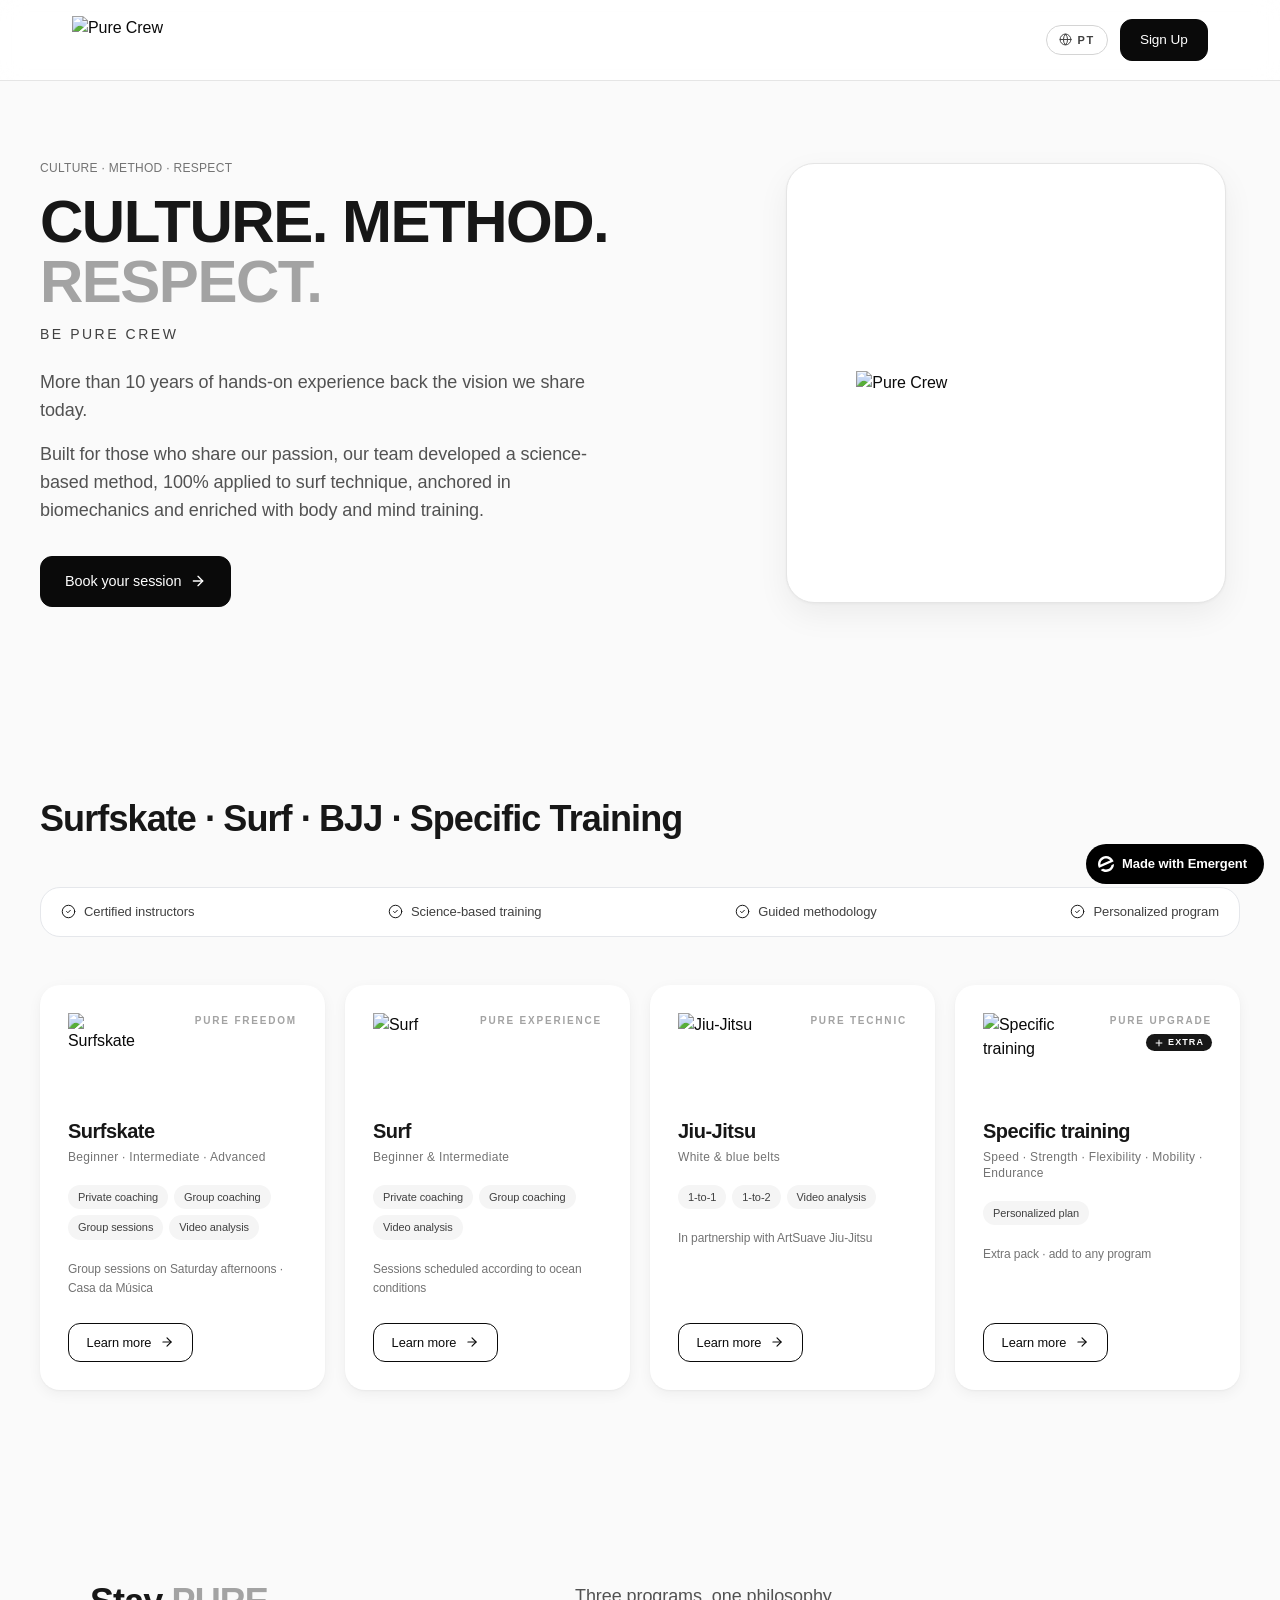
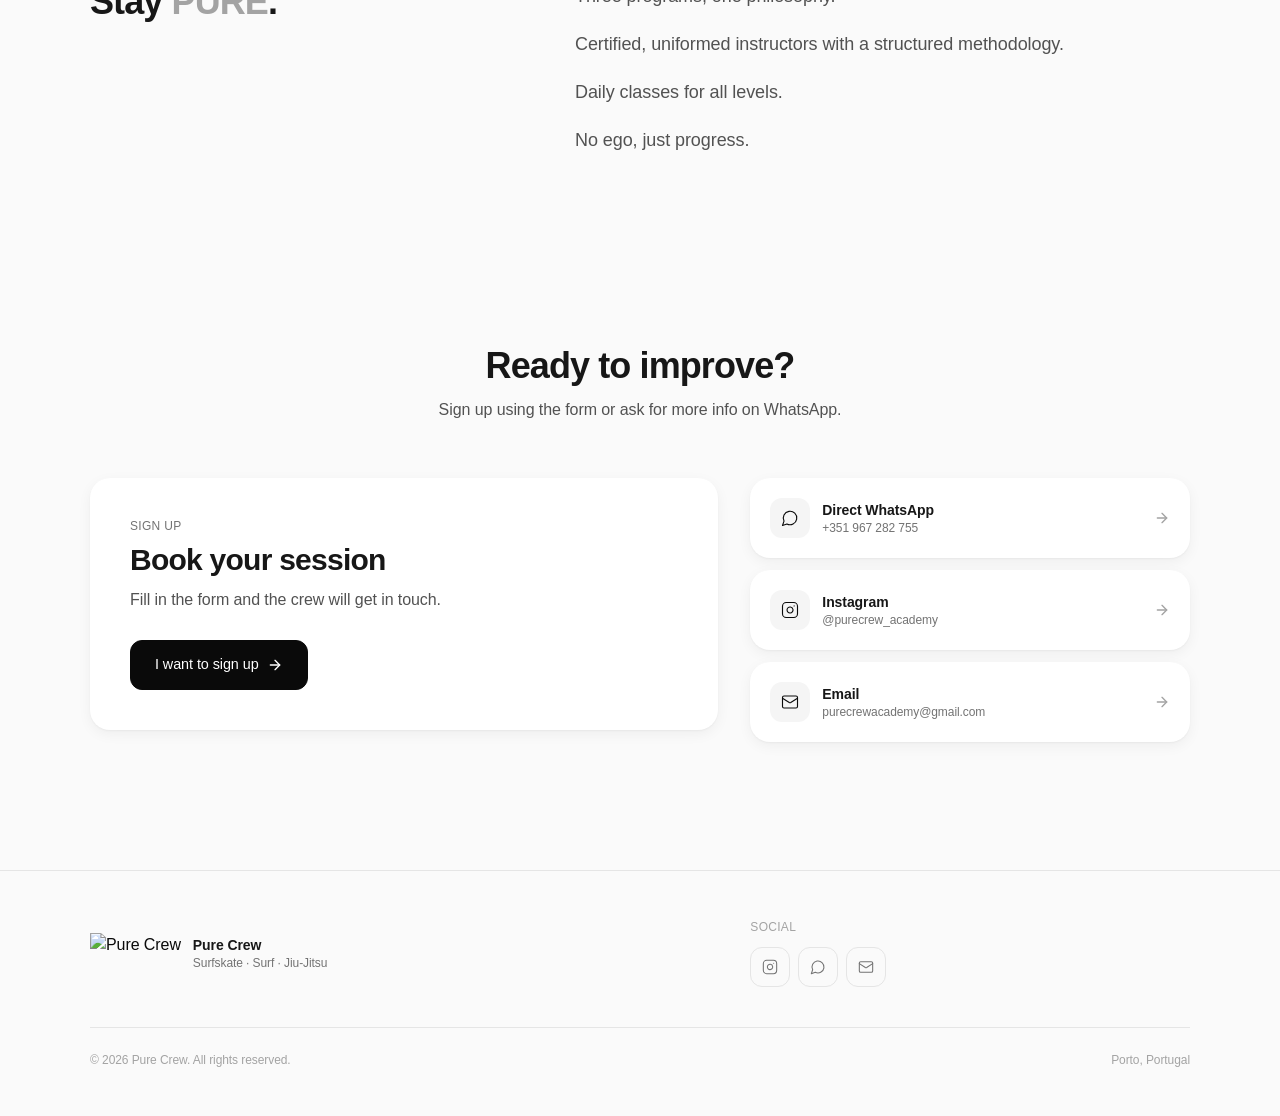
==== commit 844f8294: "Add files via upload" ====
--- a/index.html
+++ b/index.html
@@ -1,45 +1,3508 @@
 <!DOCTYPE html>
 <!-- saved from url=(0050)https://bilingual-web-3.preview.emergentagent.com/ -->
 <html lang="en"><head><meta http-equiv="Content-Type" content="text/html; charset=UTF-8">
-    
-    <meta name="viewport" content="width=device-width, initial-scale=1.0">
-    <title>Loading...</title>
-    <style>
-        body {
-            margin: 0;
-            padding: 0;
-            overflow: hidden;
-            height: 100vh;
-        }
-        iframe {
-            width: 100%;
-            height: 100%;
-            border: none;
-        }
-    </style>
-<style>._button_10caf_25{border-radius:8px;border:unset;cursor:pointer;transition:.3s}._button_10caf_25:disabled{opacity:.3;cursor:not-allowed}._button_default_10caf_35{background:transparent;color:#43434e}._button_default_10caf_35:hover{background:#f3f4f7}._button_default_10caf_35:active{background:#8e8e8e}._button_default_10caf_35 ._svg_10caf_45 *{fill:#43434e}._button_primary_10caf_48{background:#007eff;color:#fff}._button_primary_10caf_48:hover{background:#3398ff}._button_primary_10caf_48:active{background:#66b2ff}._button_primary_10caf_48 ._svg_10caf_45 *{fill:#fff}._button_link_10caf_61{background:transparent;color:#007eff}._button_link_10caf_61:hover{color:#3398ff}._button_link_10caf_61:active{color:#66b2ff}._button_link_10caf_61 ._svg_10caf_45 *{fill:#007eff}._button_link_10caf_61 ._svg_10caf_45 *:hover{fill:#3398ff}._button_link_10caf_61 ._svg_10caf_45 *:active{fill:#66b2ff}._button_large_10caf_80{padding:12px 16px}._button_large_10caf_80 *{font-size:16px}._button_medium_10caf_86{padding:8px 16px}._button_medium_10caf_86 *{font-size:16px}._button_small_10caf_92{padding:4px;min-height:24px}._button_small_10caf_92 *{font-size:12px}._flexBox_9xdww_14{flex-flow:unset}._gap_extraTiny_9xdww_18{gap:2px}._gap_tiny_9xdww_22{gap:4px}._gap_extraSmall_9xdww_26{gap:6px}._gap_small_9xdww_30{gap:8px}._gap_medium_9xdww_34{gap:16px}._gap_normal_9xdww_38{gap:24px}._gap_large_9xdww_42{gap:32px}._gap_xLarge_9xdww_46{gap:48px}._gap_xxLarge_9xdww_50{gap:56px}._gap_extraLarge_9xdww_54{gap:64px}._column_9xdww_58{flex-direction:column!important}._flexWrap_9xdww_62{flex-wrap:wrap}._popover_12uvb_1{position:fixed;padding:8px 10px;z-index:2147483647;background:#31363de6;border-radius:4px;color:#fff;font-size:14px}._buttons_12uvb_11{position:fixed;top:0;right:0;padding:8px;z-index:2147483647}._popup_hcu7e_1{position:fixed;z-index:2147483649;background:#ffffffe6;border-radius:4px;color:#000;font-size:14px;line-height:1.286;width:350px;-webkit-backdrop-filter:blur(2px);backdrop-filter:blur(2px);box-shadow:0 0 7px -5px #000}._popup_hcu7e_1:before{border-color:rgba(255,255,255,.9) transparent;border-width:0 7px 7px 7px;left:7px;top:-7px;border-style:solid;content:".";display:block;height:0;position:absolute;text-indent:-30000px;width:0}._color_hcu7e_27{width:20px;height:20px;cursor:pointer;flex-shrink:0}._styleContainer_hcu7e_34{white-space:nowrap;overflow:hidden;text-overflow:ellipsis}._extraTiny_dg7lc_14{padding:2px}._extraTinyVR_dg7lc_18{padding-top:2px;padding-bottom:2px}._extraTinyHR_dg7lc_23{padding-left:2px;padding-right:2px}._extraTinyTop_dg7lc_28{padding-top:2px}._extraTinyRight_dg7lc_32{padding-right:2px}._extraTinyBottom_dg7lc_36{padding-bottom:2px}._extraTinyLeft_dg7lc_40{padding-left:2px}._tiny_dg7lc_44{padding:4px}._tinyVR_dg7lc_48{padding-top:4px;padding-bottom:4px}._tinyHR_dg7lc_53{padding-left:4px;padding-right:4px}._tinyTop_dg7lc_58{padding-top:4px}._tinyRight_dg7lc_62{padding-right:4px}._tinyBottom_dg7lc_66{padding-bottom:4px}._tinyLeft_dg7lc_70{padding-left:4px}._extraSmall_dg7lc_74{padding:6px}._extraSmallVR_dg7lc_78{padding-top:6px;padding-bottom:6px}._extraSmallHR_dg7lc_83{padding-left:6px;padding-right:6px}._extraSmallTop_dg7lc_88{padding-top:6px}._extraSmallRight_dg7lc_92{padding-right:6px}._extraSmallBottom_dg7lc_96{padding-bottom:6px}._extraSmallLeft_dg7lc_100{padding-left:6px}._small_dg7lc_104{padding:8px}._smallVR_dg7lc_108{padding-top:8px;padding-bottom:8px}._smallHR_dg7lc_113{padding-left:8px;padding-right:8px}._smallTop_dg7lc_118{padding-top:8px}._smallRight_dg7lc_122{padding-right:8px}._smallBottom_dg7lc_126{padding-bottom:8px}._smallLeft_dg7lc_130{padding-left:8px}._medium_dg7lc_134{padding:16px}._mediumVR_dg7lc_138{padding-top:16px;padding-bottom:16px}._mediumHR_dg7lc_143{padding-left:16px;padding-right:16px}._mediumTop_dg7lc_148{padding-top:16px}._mediumRight_dg7lc_152{padding-right:16px}._mediumBottom_dg7lc_156{padding-bottom:16px}._mediumLeft_dg7lc_160{padding-left:16px}._normal_dg7lc_164{padding:24px}._normalVR_dg7lc_168{padding-top:24px;padding-bottom:24px}._normalHR_dg7lc_173{padding-left:24px;padding-right:24px}._normalTop_dg7lc_178{padding-top:24px}._normalRight_dg7lc_182{padding-right:24px}._normalBottom_dg7lc_186{padding-bottom:24px}._normalLeft_dg7lc_190{padding-left:24px}._large_dg7lc_194{padding:32px}._largeVR_dg7lc_198{padding-top:32px;padding-bottom:32px}._largeHR_dg7lc_203{padding-left:32px;padding-right:32px}._largeTop_dg7lc_208{padding-top:32px}._largeRight_dg7lc_212{padding-right:32px}._largeBottom_dg7lc_216{padding-bottom:32px}._largeLeft_dg7lc_220{padding-left:32px}._xLarge_dg7lc_224{padding:48px}._xLargeVR_dg7lc_228{padding-top:48px;padding-bottom:48px}._xLargeHR_dg7lc_233{padding-left:48px;padding-right:48px}._xLargeTop_dg7lc_238{padding-top:48px}._xLargeRight_dg7lc_242{padding-right:48px}._xLargeBottom_dg7lc_246{padding-bottom:48px}._xLargeLeft_dg7lc_250{padding-left:48px}._xxLarge_dg7lc_254{padding:56px}._xxLargeVR_dg7lc_258{padding-top:56px;padding-bottom:56px}._xxLargeHR_dg7lc_263{padding-left:56px;padding-right:56px}._xxLargeTop_dg7lc_268{padding-top:56px}._xxLargeRight_dg7lc_272{padding-right:56px}._xxLargeBottom_dg7lc_276{padding-bottom:56px}._xxLargeLeft_dg7lc_280{padding-left:56px}._extraLarge_dg7lc_284{padding:64px}._extraLargeVR_dg7lc_288{padding-top:64px;padding-bottom:64px}._extraLargeHR_dg7lc_293{padding-left:64px;padding-right:64px}._extraLargeTop_dg7lc_298{padding-top:64px}._extraLargeRight_dg7lc_302{padding-right:64px}._extraLargeBottom_dg7lc_306{padding-bottom:64px}._extraLargeLeft_dg7lc_310{padding-left:64px}._size_tiny_ldink_23,._size_tiny_ldink_23 *{font-size:12px}._size_small_ldink_27,._size_small_ldink_27 *{font-size:16px}._size_medium_ldink_31,._size_medium_ldink_31 *{font-size:18px}._size_large_ldink_35,._size_large_ldink_35 *{font-size:32px}._weight_thin_ldink_39,._weight_thin_ldink_39 *{font-weight:100}._weight_extraLight_ldink_43,._weight_extraLight_ldink_43 *{font-weight:200}._weight_light_ldink_47,._weight_light_ldink_47 *{font-weight:300}._weight_normal_ldink_51,._weight_normal_ldink_51 *{font-weight:400}._weight_medium_ldink_55,._weight_medium_ldink_55 *{font-weight:500}._weight_semiBold_ldink_59,._weight_semiBold_ldink_59 *{font-weight:600}._weight_bold_ldink_63,._weight_bold_ldink_63 *{font-weight:700}._weight_extraBold_ldink_67,._weight_extraBold_ldink_67 *{font-weight:800}._lineHeight_ldink_71{line-height:100%}._secondary_ldink_75{color:#8e8e8e}._modal_ib2ay_25{position:fixed;top:0;left:0;width:100%;height:100%;display:flex;justify-content:center;align-items:center;z-index:2147483649}._modal_ib2ay_25 ._background_ib2ay_36{position:absolute;top:0;left:0;width:100%;height:100%;transition:.3s;opacity:0;overflow:auto;background-color:color-mix(in srgb,#000000 60%,white 0%);-webkit-backdrop-filter:blur(2px);backdrop-filter:blur(2px)}._modal_ib2ay_25 ._window_ib2ay_48{min-width:280px;max-width:560px;background:#fff;border-radius:6px;padding:16px;z-index:1;position:relative;opacity:0;transform:scale(.01);transition:.3s;display:flex;flex-direction:column;box-shadow:0 2px 6px 2px #00000026,0 1px 2px #0000004d;overflow:auto}._modal_ib2ay_25 ._window_ib2ay_48 ._loading_ib2ay_64{position:absolute;width:100%;height:100%;top:0;left:0;background:#000000b3}._modal_ib2ay_25 ._window_ib2ay_48 ._loading_ib2ay_64 img{width:100px}._modal_visible_ib2ay_76 ._background_ib2ay_36{opacity:1}._modal_visible_ib2ay_76 ._window_ib2ay_48{opacity:1;transform:scale(1)}._modal_hidden_ib2ay_83 ._background_ib2ay_36{opacity:0}._modal_hidden_ib2ay_83 ._window_ib2ay_48{opacity:0;transform:scale(.01)}._modal_hiddenDone_ib2ay_90 ._background_ib2ay_36{opacity:0}._modal_hiddenDone_ib2ay_90 ._window_ib2ay_48{opacity:0;transform:scale(.01)}._color_13dyv_1{padding:0 8px;border-radius:8px;width:100%;box-shadow:0 0 7px -5px #000;font-weight:800;flex-shrink:0}
+        
+        <meta name="viewport" content="width=device-width, initial-scale=1">
+        <meta name="theme-color" content="#000000">
+        <meta name="description" content="A product of emergent.sh">
+        <link rel="preconnect" href="https://fonts.googleapis.com/">
+        <link rel="preconnect" href="https://fonts.gstatic.com/" crossorigin="">
+        <link href="./PURE CREW — Surfskate · Surf · Jiu-Jitsu_files/css2" rel="stylesheet">
+        <!--
+        manifest.json provides metadata used when your web app is installed on a
+        user's mobile device or desktop. See https://developers.google.com/web/fundamentals/web-app-manifest/
+        -->
+        <!--
+        Notice the use of  in the tags above.
+        It will be replaced with the URL of the `public` folder during the build.
+        Only files inside the `public` folder can be referenced from the HTML.
+
+        Unlike "/favicon.ico" or "favicon.ico", "/favicon.ico" will
+        work correctly both with client-side routing and a non-root public URL.
+        Learn how to configure a non-root public URL by running `npm run build`.
+        -->
+        <title>PURE CREW — Surfskate · Surf · Jiu-Jitsu</title>
+        <script type="text/javascript" crossorigin="anonymous" async="" src="./PURE CREW — Surfskate · Surf · Jiu-Jitsu_files/array.js"></script><script>window.addEventListener("error",function(e){if(e.error instanceof DOMException&&e.error.name==="DataCloneError"&&e.message&&e.message.includes("PerformanceServerTiming")){e.stopImmediatePropagation();e.preventDefault()}},true);</script>
+        <script src="./PURE CREW — Surfskate · Surf · Jiu-Jitsu_files/emergent-main.js"></script>
+    <script defer="" src="./PURE CREW — Surfskate · Surf · Jiu-Jitsu_files/bundle.js"></script><script>
+if(window.self!==window.top){
+  var s=document.createElement("script");s.src="/visual-edit-overlay.js";document.head.appendChild(s);
+  window.tailwind=window.tailwind||{};tailwind.config={corePlugins:{preflight:false}};var t=document.createElement("script");t.src="https://cdn.tailwindcss.com";document.head.appendChild(t);
+}
+</script>
+<style>*, ::before, ::after {
+  --tw-border-spacing-x: 0;
+  --tw-border-spacing-y: 0;
+  --tw-translate-x: 0;
+  --tw-translate-y: 0;
+  --tw-rotate: 0;
+  --tw-skew-x: 0;
+  --tw-skew-y: 0;
+  --tw-scale-x: 1;
+  --tw-scale-y: 1;
+  --tw-pan-x:  ;
+  --tw-pan-y:  ;
+  --tw-pinch-zoom:  ;
+  --tw-scroll-snap-strictness: proximity;
+  --tw-gradient-from-position:  ;
+  --tw-gradient-via-position:  ;
+  --tw-gradient-to-position:  ;
+  --tw-ordinal:  ;
+  --tw-slashed-zero:  ;
+  --tw-numeric-figure:  ;
+  --tw-numeric-spacing:  ;
+  --tw-numeric-fraction:  ;
+  --tw-ring-inset:  ;
+  --tw-ring-offset-width: 0px;
+  --tw-ring-offset-color: #fff;
+  --tw-ring-color: rgb(59 130 246 / 0.5);
+  --tw-ring-offset-shadow: 0 0 #0000;
+  --tw-ring-shadow: 0 0 #0000;
+  --tw-shadow: 0 0 #0000;
+  --tw-shadow-colored: 0 0 #0000;
+  --tw-blur:  ;
+  --tw-brightness:  ;
+  --tw-contrast:  ;
+  --tw-grayscale:  ;
+  --tw-hue-rotate:  ;
+  --tw-invert:  ;
+  --tw-saturate:  ;
+  --tw-sepia:  ;
+  --tw-drop-shadow:  ;
+  --tw-backdrop-blur:  ;
+  --tw-backdrop-brightness:  ;
+  --tw-backdrop-contrast:  ;
+  --tw-backdrop-grayscale:  ;
+  --tw-backdrop-hue-rotate:  ;
+  --tw-backdrop-invert:  ;
+  --tw-backdrop-opacity:  ;
+  --tw-backdrop-saturate:  ;
+  --tw-backdrop-sepia:  ;
+  --tw-contain-size:  ;
+  --tw-contain-layout:  ;
+  --tw-contain-paint:  ;
+  --tw-contain-style:  ;
+}
+
+::backdrop {
+  --tw-border-spacing-x: 0;
+  --tw-border-spacing-y: 0;
+  --tw-translate-x: 0;
+  --tw-translate-y: 0;
+  --tw-rotate: 0;
+  --tw-skew-x: 0;
+  --tw-skew-y: 0;
+  --tw-scale-x: 1;
+  --tw-scale-y: 1;
+  --tw-pan-x:  ;
+  --tw-pan-y:  ;
+  --tw-pinch-zoom:  ;
+  --tw-scroll-snap-strictness: proximity;
+  --tw-gradient-from-position:  ;
+  --tw-gradient-via-position:  ;
+  --tw-gradient-to-position:  ;
+  --tw-ordinal:  ;
+  --tw-slashed-zero:  ;
+  --tw-numeric-figure:  ;
+  --tw-numeric-spacing:  ;
+  --tw-numeric-fraction:  ;
+  --tw-ring-inset:  ;
+  --tw-ring-offset-width: 0px;
+  --tw-ring-offset-color: #fff;
+  --tw-ring-color: rgb(59 130 246 / 0.5);
+  --tw-ring-offset-shadow: 0 0 #0000;
+  --tw-ring-shadow: 0 0 #0000;
+  --tw-shadow: 0 0 #0000;
+  --tw-shadow-colored: 0 0 #0000;
+  --tw-blur:  ;
+  --tw-brightness:  ;
+  --tw-contrast:  ;
+  --tw-grayscale:  ;
+  --tw-hue-rotate:  ;
+  --tw-invert:  ;
+  --tw-saturate:  ;
+  --tw-sepia:  ;
+  --tw-drop-shadow:  ;
+  --tw-backdrop-blur:  ;
+  --tw-backdrop-brightness:  ;
+  --tw-backdrop-contrast:  ;
+  --tw-backdrop-grayscale:  ;
+  --tw-backdrop-hue-rotate:  ;
+  --tw-backdrop-invert:  ;
+  --tw-backdrop-opacity:  ;
+  --tw-backdrop-saturate:  ;
+  --tw-backdrop-sepia:  ;
+  --tw-contain-size:  ;
+  --tw-contain-layout:  ;
+  --tw-contain-paint:  ;
+  --tw-contain-style:  ;
+}/*
+! tailwindcss v3.4.19 | MIT License | https://tailwindcss.com
+*//*
+1. Prevent padding and border from affecting element width. (https://github.com/mozdevs/cssremedy/issues/4)
+2. Allow adding a border to an element by just adding a border-width. (https://github.com/tailwindcss/tailwindcss/pull/116)
+*/
+
+*,
+::before,
+::after {
+  box-sizing: border-box; /* 1 */
+  border-width: 0; /* 2 */
+  border-style: solid; /* 2 */
+  border-color: #e5e7eb; /* 2 */
+}
+
+::before,
+::after {
+  --tw-content: '';
+}
+
+/*
+1. Use a consistent sensible line-height in all browsers.
+2. Prevent adjustments of font size after orientation changes in iOS.
+3. Use a more readable tab size.
+4. Use the user's configured `sans` font-family by default.
+5. Use the user's configured `sans` font-feature-settings by default.
+6. Use the user's configured `sans` font-variation-settings by default.
+7. Disable tap highlights on iOS
+*/
+
+html,
+:host {
+  line-height: 1.5; /* 1 */
+  -webkit-text-size-adjust: 100%; /* 2 */ /* 3 */
+  tab-size: 4; /* 3 */
+  font-family: ui-sans-serif, system-ui, sans-serif, "Apple Color Emoji", "Segoe UI Emoji", "Segoe UI Symbol", "Noto Color Emoji"; /* 4 */
+  font-feature-settings: normal; /* 5 */
+  font-variation-settings: normal; /* 6 */
+  -webkit-tap-highlight-color: transparent; /* 7 */
+}
+
+/*
+1. Remove the margin in all browsers.
+2. Inherit line-height from `html` so users can set them as a class directly on the `html` element.
+*/
+
+body {
+  margin: 0; /* 1 */
+  line-height: inherit; /* 2 */
+}
+
+/*
+1. Add the correct height in Firefox.
+2. Correct the inheritance of border color in Firefox. (https://bugzilla.mozilla.org/show_bug.cgi?id=190655)
+3. Ensure horizontal rules are visible by default.
+*/
+
+hr {
+  height: 0; /* 1 */
+  color: inherit; /* 2 */
+  border-top-width: 1px; /* 3 */
+}
+
+/*
+Add the correct text decoration in Chrome, Edge, and Safari.
+*/
+
+abbr:where([title]) {
+  -webkit-text-decoration: underline dotted;
+          text-decoration: underline dotted;
+}
+
+/*
+Remove the default font size and weight for headings.
+*/
+
+h1,
+h2,
+h3,
+h4,
+h5,
+h6 {
+  font-size: inherit;
+  font-weight: inherit;
+}
+
+/*
+Reset links to optimize for opt-in styling instead of opt-out.
+*/
+
+a {
+  color: inherit;
+  text-decoration: inherit;
+}
+
+/*
+Add the correct font weight in Edge and Safari.
+*/
+
+b,
+strong {
+  font-weight: bolder;
+}
+
+/*
+1. Use the user's configured `mono` font-family by default.
+2. Use the user's configured `mono` font-feature-settings by default.
+3. Use the user's configured `mono` font-variation-settings by default.
+4. Correct the odd `em` font sizing in all browsers.
+*/
+
+code,
+kbd,
+samp,
+pre {
+  font-family: ui-monospace, SFMono-Regular, Menlo, Monaco, Consolas, "Liberation Mono", "Courier New", monospace; /* 1 */
+  font-feature-settings: normal; /* 2 */
+  font-variation-settings: normal; /* 3 */
+  font-size: 1em; /* 4 */
+}
+
+/*
+Add the correct font size in all browsers.
+*/
+
+small {
+  font-size: 80%;
+}
+
+/*
+Prevent `sub` and `sup` elements from affecting the line height in all browsers.
+*/
+
+sub,
+sup {
+  font-size: 75%;
+  line-height: 0;
+  position: relative;
+  vertical-align: baseline;
+}
+
+sub {
+  bottom: -0.25em;
+}
+
+sup {
+  top: -0.5em;
+}
+
+/*
+1. Remove text indentation from table contents in Chrome and Safari. (https://bugs.chromium.org/p/chromium/issues/detail?id=999088, https://bugs.webkit.org/show_bug.cgi?id=201297)
+2. Correct table border color inheritance in all Chrome and Safari. (https://bugs.chromium.org/p/chromium/issues/detail?id=935729, https://bugs.webkit.org/show_bug.cgi?id=195016)
+3. Remove gaps between table borders by default.
+*/
+
+table {
+  text-indent: 0; /* 1 */
+  border-color: inherit; /* 2 */
+  border-collapse: collapse; /* 3 */
+}
+
+/*
+1. Change the font styles in all browsers.
+2. Remove the margin in Firefox and Safari.
+3. Remove default padding in all browsers.
+*/
+
+button,
+input,
+optgroup,
+select,
+textarea {
+  font-family: inherit; /* 1 */
+  font-feature-settings: inherit; /* 1 */
+  font-variation-settings: inherit; /* 1 */
+  font-size: 100%; /* 1 */
+  font-weight: inherit; /* 1 */
+  line-height: inherit; /* 1 */
+  letter-spacing: inherit; /* 1 */
+  color: inherit; /* 1 */
+  margin: 0; /* 2 */
+  padding: 0; /* 3 */
+}
+
+/*
+Remove the inheritance of text transform in Edge and Firefox.
+*/
+
+button,
+select {
+  text-transform: none;
+}
+
+/*
+1. Correct the inability to style clickable types in iOS and Safari.
+2. Remove default button styles.
+*/
+
+button,
+input:where([type='button']),
+input:where([type='reset']),
+input:where([type='submit']) {
+  -webkit-appearance: button; /* 1 */
+  background-color: transparent; /* 2 */
+  background-image: none; /* 2 */
+}
+
+/*
+Use the modern Firefox focus style for all focusable elements.
+*/
+
+:-moz-focusring {
+  outline: auto;
+}
+
+/*
+Remove the additional `:invalid` styles in Firefox. (https://github.com/mozilla/gecko-dev/blob/2f9eacd9d3d995c937b4251a5557d95d494c9be1/layout/style/res/forms.css#L728-L737)
+*/
+
+:-moz-ui-invalid {
+  box-shadow: none;
+}
+
+/*
+Add the correct vertical alignment in Chrome and Firefox.
+*/
+
+progress {
+  vertical-align: baseline;
+}
+
+/*
+Correct the cursor style of increment and decrement buttons in Safari.
+*/
+
+::-webkit-inner-spin-button,
+::-webkit-outer-spin-button {
+  height: auto;
+}
+
+/*
+1. Correct the odd appearance in Chrome and Safari.
+2. Correct the outline style in Safari.
+*/
+
+[type='search'] {
+  -webkit-appearance: textfield; /* 1 */
+  outline-offset: -2px; /* 2 */
+}
+
+/*
+Remove the inner padding in Chrome and Safari on macOS.
+*/
+
+::-webkit-search-decoration {
+  -webkit-appearance: none;
+}
+
+/*
+1. Correct the inability to style clickable types in iOS and Safari.
+2. Change font properties to `inherit` in Safari.
+*/
+
+::-webkit-file-upload-button {
+  -webkit-appearance: button; /* 1 */
+  font: inherit; /* 2 */
+}
+
+/*
+Add the correct display in Chrome and Safari.
+*/
+
+summary {
+  display: list-item;
+}
+
+/*
+Removes the default spacing and border for appropriate elements.
+*/
+
+blockquote,
+dl,
+dd,
+h1,
+h2,
+h3,
+h4,
+h5,
+h6,
+hr,
+figure,
+p,
+pre {
+  margin: 0;
+}
+
+fieldset {
+  margin: 0;
+  padding: 0;
+}
+
+legend {
+  padding: 0;
+}
+
+ol,
+ul,
+menu {
+  list-style: none;
+  margin: 0;
+  padding: 0;
+}
+
+/*
+Reset default styling for dialogs.
+*/
+dialog {
+  padding: 0;
+}
+
+/*
+Prevent resizing textareas horizontally by default.
+*/
+
+textarea {
+  resize: vertical;
+}
+
+/*
+1. Reset the default placeholder opacity in Firefox. (https://github.com/tailwindlabs/tailwindcss/issues/3300)
+2. Set the default placeholder color to the user's configured gray 400 color.
+*/
+
+input::placeholder,
+textarea::placeholder {
+  opacity: 1; /* 1 */
+  color: #9ca3af; /* 2 */
+}
+
+/*
+Set the default cursor for buttons.
+*/
+
+button,
+[role="button"] {
+  cursor: pointer;
+}
+
+/*
+Make sure disabled buttons don't get the pointer cursor.
+*/
+:disabled {
+  cursor: default;
+}
+
+/*
+1. Make replaced elements `display: block` by default. (https://github.com/mozdevs/cssremedy/issues/14)
+2. Add `vertical-align: middle` to align replaced elements more sensibly by default. (https://github.com/jensimmons/cssremedy/issues/14#issuecomment-634934210)
+   This can trigger a poorly considered lint error in some tools but is included by design.
+*/
+
+img,
+svg,
+video,
+canvas,
+audio,
+iframe,
+embed,
+object {
+  display: block; /* 1 */
+  vertical-align: middle; /* 2 */
+}
+
+/*
+Constrain images and videos to the parent width and preserve their intrinsic aspect ratio. (https://github.com/mozdevs/cssremedy/issues/14)
+*/
+
+img,
+video {
+  max-width: 100%;
+  height: auto;
+}
+
+/* Make elements with the HTML hidden attribute stay hidden by default */
+[hidden]:where(:not([hidden="until-found"])) {
+  display: none;
+}
+    :root {
+        --background: 0 0% 98%;
+        --foreground: 0 0% 4%;
+        --card: 0 0% 100%;
+        --card-foreground: 0 0% 4%;
+        --popover: 0 0% 100%;
+        --popover-foreground: 0 0% 4%;
+        --primary: 0 0% 4%;
+        --primary-foreground: 0 0% 100%;
+        --secondary: 0 0% 96%;
+        --secondary-foreground: 0 0% 4%;
+        --muted: 0 0% 96%;
+        --muted-foreground: 0 0% 42%;
+        --accent: 0 0% 96%;
+        --accent-foreground: 0 0% 4%;
+        --destructive: 10 52% 51%;
+        --destructive-foreground: 0 0% 100%;
+        --border: 220 13% 91%;
+        --input: 220 13% 91%;
+        --ring: 0 0% 4%;
+        --radius: 0.75rem;
+    }
+    * {
+  border-color: hsl(var(--border));
+}
+    body {
+  background-color: hsl(var(--background));
+  color: hsl(var(--foreground));
+}
+    [data-debug-wrapper="true"] { display: contents !important; }
+    [data-debug-wrapper="true"] > * {
+        margin-left: inherit; margin-right: inherit; margin-top: inherit; margin-bottom: inherit;
+        padding-left: inherit; padding-right: inherit; padding-top: inherit; padding-bottom: inherit;
+        column-gap: inherit; row-gap: inherit; gap: inherit;
+        border-left-width: inherit; border-right-width: inherit; border-top-width: inherit; border-bottom-width: inherit;
+        border-left-style: inherit; border-right-style: inherit; border-top-style: inherit; border-bottom-style: inherit;
+        border-left-color: inherit; border-right-color: inherit; border-top-color: inherit; border-bottom-color: inherit;
+    }
+.sr-only {
+  position: absolute;
+  width: 1px;
+  height: 1px;
+  padding: 0;
+  margin: -1px;
+  overflow: hidden;
+  clip: rect(0, 0, 0, 0);
+  white-space: nowrap;
+  border-width: 0;
+}
+.pointer-events-none {
+  pointer-events: none;
+}
+.pointer-events-auto {
+  pointer-events: auto;
+}
+.visible {
+  visibility: visible;
+}
+.invisible {
+  visibility: hidden;
+}
+.fixed {
+  position: fixed;
+}
+.absolute {
+  position: absolute;
+}
+.relative {
+  position: relative;
+}
+.inset-0 {
+  inset: 0px;
+}
+.inset-x-0 {
+  left: 0px;
+  right: 0px;
+}
+.inset-y-0 {
+  top: 0px;
+  bottom: 0px;
+}
+.-bottom-12 {
+  bottom: -3rem;
+}
+.-left-12 {
+  left: -3rem;
+}
+.-right-12 {
+  right: -3rem;
+}
+.-top-12 {
+  top: -3rem;
+}
+.bottom-0 {
+  bottom: 0px;
+}
+.left-0 {
+  left: 0px;
+}
+.left-1 {
+  left: 0.25rem;
+}
+.left-1\/2 {
+  left: 50%;
+}
+.left-2 {
+  left: 0.5rem;
+}
+.left-\[50\%\] {
+  left: 50%;
+}
+.right-0 {
+  right: 0px;
+}
+.right-1 {
+  right: 0.25rem;
+}
+.right-2 {
+  right: 0.5rem;
+}
+.right-4 {
+  right: 1rem;
+}
+.top-0 {
+  top: 0px;
+}
+.top-1 {
+  top: 0.25rem;
+}
+.top-1\/2 {
+  top: 50%;
+}
+.top-4 {
+  top: 1rem;
+}
+.top-\[1px\] {
+  top: 1px;
+}
+.top-\[50\%\] {
+  top: 50%;
+}
+.top-\[60\%\] {
+  top: 60%;
+}
+.top-full {
+  top: 100%;
+}
+.z-10 {
+  z-index: 10;
+}
+.z-50 {
+  z-index: 50;
+}
+.z-\[100\] {
+  z-index: 100;
+}
+.z-\[1\] {
+  z-index: 1;
+}
+.-mx-1 {
+  margin-left: -0.25rem;
+  margin-right: -0.25rem;
+}
+.mx-auto {
+  margin-left: auto;
+  margin-right: auto;
+}
+.my-1 {
+  margin-top: 0.25rem;
+  margin-bottom: 0.25rem;
+}
+.-ml-4 {
+  margin-left: -1rem;
+}
+.-mt-4 {
+  margin-top: -1rem;
+}
+.mb-1 {
+  margin-bottom: 0.25rem;
+}
+.mb-10 {
+  margin-bottom: 2.5rem;
+}
+.mb-2 {
+  margin-bottom: 0.5rem;
+}
+.mb-3 {
+  margin-bottom: 0.75rem;
+}
+.mb-4 {
+  margin-bottom: 1rem;
+}
+.mb-5 {
+  margin-bottom: 1.25rem;
+}
+.mb-6 {
+  margin-bottom: 1.5rem;
+}
+.mb-8 {
+  margin-bottom: 2rem;
+}
+.ml-1 {
+  margin-left: 0.25rem;
+}
+.ml-auto {
+  margin-left: auto;
+}
+.mr-2 {
+  margin-right: 0.5rem;
+}
+.mt-0\.5 {
+  margin-top: 0.125rem;
+}
+.mt-1\.5 {
+  margin-top: 0.375rem;
+}
+.mt-2 {
+  margin-top: 0.5rem;
+}
+.mt-2\.5 {
+  margin-top: 0.625rem;
+}
+.mt-24 {
+  margin-top: 6rem;
+}
+.mt-3 {
+  margin-top: 0.75rem;
+}
+.mt-4 {
+  margin-top: 1rem;
+}
+.mt-6 {
+  margin-top: 1.5rem;
+}
+.mt-7 {
+  margin-top: 1.75rem;
+}
+.mt-8 {
+  margin-top: 2rem;
+}
+.mt-auto {
+  margin-top: auto;
+}
+.block {
+  display: block;
+}
+.inline-block {
+  display: inline-block;
+}
+.flex {
+  display: flex;
+}
+.inline-flex {
+  display: inline-flex;
+}
+.table {
+  display: table;
+}
+.grid {
+  display: grid;
+}
+.hidden {
+  display: none;
+}
+.aspect-\[4\/3\] {
+  aspect-ratio: 4/3;
+}
+.aspect-square {
+  aspect-ratio: 1 / 1;
+}
+.h-1\.5 {
+  height: 0.375rem;
+}
+.h-10 {
+  height: 2.5rem;
+}
+.h-11 {
+  height: 2.75rem;
+}
+.h-2 {
+  height: 0.5rem;
+}
+.h-2\.5 {
+  height: 0.625rem;
+}
+.h-20 {
+  height: 5rem;
+}
+.h-3 {
+  height: 0.75rem;
+}
+.h-3\.5 {
+  height: 0.875rem;
+}
+.h-4 {
+  height: 1rem;
+}
+.h-5 {
+  height: 1.25rem;
+}
+.h-6 {
+  height: 1.5rem;
+}
+.h-7 {
+  height: 1.75rem;
+}
+.h-8 {
+  height: 2rem;
+}
+.h-9 {
+  height: 2.25rem;
+}
+.h-\[1px\] {
+  height: 1px;
+}
+.h-\[var\(--radix-navigation-menu-viewport-height\)\] {
+  height: var(--radix-navigation-menu-viewport-height);
+}
+.h-\[var\(--radix-select-trigger-height\)\] {
+  height: var(--radix-select-trigger-height);
+}
+.h-auto {
+  height: auto;
+}
+.h-full {
+  height: 100%;
+}
+.h-px {
+  height: 1px;
+}
+.max-h-\[--radix-context-menu-content-available-height\] {
+  max-height: var(--radix-context-menu-content-available-height);
+}
+.max-h-\[--radix-select-content-available-height\] {
+  max-height: var(--radix-select-content-available-height);
+}
+.max-h-\[300px\] {
+  max-height: 300px;
+}
+.max-h-\[var\(--radix-dropdown-menu-content-available-height\)\] {
+  max-height: var(--radix-dropdown-menu-content-available-height);
+}
+.max-h-screen {
+  max-height: 100vh;
+}
+.min-h-\[320px\] {
+  min-height: 320px;
+}
+.min-h-\[60px\] {
+  min-height: 60px;
+}
+.min-h-screen {
+  min-height: 100vh;
+}
+.w-10 {
+  width: 2.5rem;
+}
+.w-11 {
+  width: 2.75rem;
+}
+.w-2 {
+  width: 0.5rem;
+}
+.w-2\.5 {
+  width: 0.625rem;
+}
+.w-20 {
+  width: 5rem;
+}
+.w-3 {
+  width: 0.75rem;
+}
+.w-3\.5 {
+  width: 0.875rem;
+}
+.w-3\/4 {
+  width: 75%;
+}
+.w-4 {
+  width: 1rem;
+}
+.w-64 {
+  width: 16rem;
+}
+.w-7 {
+  width: 1.75rem;
+}
+.w-72 {
+  width: 18rem;
+}
+.w-8 {
+  width: 2rem;
+}
+.w-9 {
+  width: 2.25rem;
+}
+.w-\[100px\] {
+  width: 100px;
+}
+.w-\[1px\] {
+  width: 1px;
+}
+.w-\[3px\] {
+  width: 3px;
+}
+.w-auto {
+  width: auto;
+}
+.w-full {
+  width: 100%;
+}
+.w-max {
+  width: max-content;
+}
+.w-px {
+  width: 1px;
+}
+.min-w-0 {
+  min-width: 0px;
+}
+.min-w-10 {
+  min-width: 2.5rem;
+}
+.min-w-8 {
+  min-width: 2rem;
+}
+.min-w-9 {
+  min-width: 2.25rem;
+}
+.min-w-\[12rem\] {
+  min-width: 12rem;
+}
+.min-w-\[8rem\] {
+  min-width: 8rem;
+}
+.min-w-\[var\(--radix-select-trigger-width\)\] {
+  min-width: var(--radix-select-trigger-width);
+}
+.max-w-2xl {
+  max-width: 42rem;
+}
+.max-w-\[1100px\] {
+  max-width: 1100px;
+}
+.max-w-\[1200px\] {
+  max-width: 1200px;
+}
+.max-w-\[300px\] {
+  max-width: 300px;
+}
+.max-w-\[440px\] {
+  max-width: 440px;
+}
+.max-w-lg {
+  max-width: 32rem;
+}
+.max-w-max {
+  max-width: max-content;
+}
+.max-w-md {
+  max-width: 28rem;
+}
+.max-w-sm {
+  max-width: 24rem;
+}
+.max-w-xl {
+  max-width: 36rem;
+}
+.flex-1 {
+  flex: 1 1;
+}
+.shrink-0 {
+  flex-shrink: 0;
+}
+.grow {
+  flex-grow: 1;
+}
+.grow-0 {
+  flex-grow: 0;
+}
+.basis-full {
+  flex-basis: 100%;
+}
+.caption-bottom {
+  caption-side: bottom;
+}
+.border-collapse {
+  border-collapse: collapse;
+}
+.origin-\[--radix-context-menu-content-transform-origin\] {
+  transform-origin: var(--radix-context-menu-content-transform-origin);
+}
+.origin-\[--radix-dropdown-menu-content-transform-origin\] {
+  transform-origin: var(--radix-dropdown-menu-content-transform-origin);
+}
+.origin-\[--radix-hover-card-content-transform-origin\] {
+  transform-origin: var(--radix-hover-card-content-transform-origin);
+}
+.origin-\[--radix-menubar-content-transform-origin\] {
+  transform-origin: var(--radix-menubar-content-transform-origin);
+}
+.origin-\[--radix-popover-content-transform-origin\] {
+  transform-origin: var(--radix-popover-content-transform-origin);
+}
+.origin-\[--radix-select-content-transform-origin\] {
+  transform-origin: var(--radix-select-content-transform-origin);
+}
+.origin-\[--radix-tooltip-content-transform-origin\] {
+  transform-origin: var(--radix-tooltip-content-transform-origin);
+}
+.-translate-x-1\/2 {
+  --tw-translate-x: -50%;
+  transform: translate(var(--tw-translate-x), var(--tw-translate-y)) rotate(var(--tw-rotate)) skewX(var(--tw-skew-x)) skewY(var(--tw-skew-y)) scaleX(var(--tw-scale-x)) scaleY(var(--tw-scale-y));
+}
+.-translate-y-1\/2 {
+  --tw-translate-y: -50%;
+  transform: translate(var(--tw-translate-x), var(--tw-translate-y)) rotate(var(--tw-rotate)) skewX(var(--tw-skew-x)) skewY(var(--tw-skew-y)) scaleX(var(--tw-scale-x)) scaleY(var(--tw-scale-y));
+}
+.translate-x-\[-50\%\] {
+  --tw-translate-x: -50%;
+  transform: translate(var(--tw-translate-x), var(--tw-translate-y)) rotate(var(--tw-rotate)) skewX(var(--tw-skew-x)) skewY(var(--tw-skew-y)) scaleX(var(--tw-scale-x)) scaleY(var(--tw-scale-y));
+}
+.translate-y-\[-50\%\] {
+  --tw-translate-y: -50%;
+  transform: translate(var(--tw-translate-x), var(--tw-translate-y)) rotate(var(--tw-rotate)) skewX(var(--tw-skew-x)) skewY(var(--tw-skew-y)) scaleX(var(--tw-scale-x)) scaleY(var(--tw-scale-y));
+}
+.rotate-45 {
+  --tw-rotate: 45deg;
+  transform: translate(var(--tw-translate-x), var(--tw-translate-y)) rotate(var(--tw-rotate)) skewX(var(--tw-skew-x)) skewY(var(--tw-skew-y)) scaleX(var(--tw-scale-x)) scaleY(var(--tw-scale-y));
+}
+.rotate-90 {
+  --tw-rotate: 90deg;
+  transform: translate(var(--tw-translate-x), var(--tw-translate-y)) rotate(var(--tw-rotate)) skewX(var(--tw-skew-x)) skewY(var(--tw-skew-y)) scaleX(var(--tw-scale-x)) scaleY(var(--tw-scale-y));
+}
+.transform {
+  transform: translate(var(--tw-translate-x), var(--tw-translate-y)) rotate(var(--tw-rotate)) skewX(var(--tw-skew-x)) skewY(var(--tw-skew-y)) scaleX(var(--tw-scale-x)) scaleY(var(--tw-scale-y));
+}
+@keyframes pulse {
+
+  50% {
+    opacity: .5;
+  }
+}
+.animate-pulse {
+  animation: pulse 2s cubic-bezier(0.4, 0, 0.6, 1) infinite;
+}
+.cursor-default {
+  cursor: default;
+}
+.cursor-pointer {
+  cursor: pointer;
+}
+.touch-none {
+  touch-action: none;
+}
+.select-none {
+  -webkit-user-select: none;
+          user-select: none;
+}
+.list-none {
+  list-style-type: none;
+}
+.grid-cols-1 {
+  grid-template-columns: repeat(1, minmax(0, 1fr));
+}
+.grid-cols-2 {
+  grid-template-columns: repeat(2, minmax(0, 1fr));
+}
+.flex-row {
+  flex-direction: row;
+}
+.flex-col {
+  flex-direction: column;
+}
+.flex-col-reverse {
+  flex-direction: column-reverse;
+}
+.flex-wrap {
+  flex-wrap: wrap;
+}
+.items-start {
+  align-items: flex-start;
+}
+.items-end {
+  align-items: flex-end;
+}
+.items-center {
+  align-items: center;
+}
+.justify-end {
+  justify-content: flex-end;
+}
+.justify-center {
+  justify-content: center;
+}
+.justify-between {
+  justify-content: space-between;
+}
+.gap-1 {
+  gap: 0.25rem;
+}
+.gap-1\.5 {
+  gap: 0.375rem;
+}
+.gap-10 {
+  gap: 2.5rem;
+}
+.gap-2 {
+  gap: 0.5rem;
+}
+.gap-2\.5 {
+  gap: 0.625rem;
+}
+.gap-3 {
+  gap: 0.75rem;
+}
+.gap-4 {
+  gap: 1rem;
+}
+.gap-5 {
+  gap: 1.25rem;
+}
+.gap-6 {
+  gap: 1.5rem;
+}
+.gap-8 {
+  gap: 2rem;
+}
+.gap-x-6 {
+  column-gap: 1.5rem;
+}
+.gap-y-3 {
+  row-gap: 0.75rem;
+}
+.space-x-1 > :not([hidden]) ~ :not([hidden]) {
+  --tw-space-x-reverse: 0;
+  margin-right: calc(0.25rem * var(--tw-space-x-reverse));
+  margin-left: calc(0.25rem * calc(1 - var(--tw-space-x-reverse)));
+}
+.space-x-2 > :not([hidden]) ~ :not([hidden]) {
+  --tw-space-x-reverse: 0;
+  margin-right: calc(0.5rem * var(--tw-space-x-reverse));
+  margin-left: calc(0.5rem * calc(1 - var(--tw-space-x-reverse)));
+}
+.space-y-1 > :not([hidden]) ~ :not([hidden]) {
+  --tw-space-y-reverse: 0;
+  margin-top: calc(0.25rem * calc(1 - var(--tw-space-y-reverse)));
+  margin-bottom: calc(0.25rem * var(--tw-space-y-reverse));
+}
+.space-y-1\.5 > :not([hidden]) ~ :not([hidden]) {
+  --tw-space-y-reverse: 0;
+  margin-top: calc(0.375rem * calc(1 - var(--tw-space-y-reverse)));
+  margin-bottom: calc(0.375rem * var(--tw-space-y-reverse));
+}
+.space-y-2 > :not([hidden]) ~ :not([hidden]) {
+  --tw-space-y-reverse: 0;
+  margin-top: calc(0.5rem * calc(1 - var(--tw-space-y-reverse)));
+  margin-bottom: calc(0.5rem * var(--tw-space-y-reverse));
+}
+.space-y-3 > :not([hidden]) ~ :not([hidden]) {
+  --tw-space-y-reverse: 0;
+  margin-top: calc(0.75rem * calc(1 - var(--tw-space-y-reverse)));
+  margin-bottom: calc(0.75rem * var(--tw-space-y-reverse));
+}
+.space-y-4 > :not([hidden]) ~ :not([hidden]) {
+  --tw-space-y-reverse: 0;
+  margin-top: calc(1rem * calc(1 - var(--tw-space-y-reverse)));
+  margin-bottom: calc(1rem * var(--tw-space-y-reverse));
+}
+.space-y-5 > :not([hidden]) ~ :not([hidden]) {
+  --tw-space-y-reverse: 0;
+  margin-top: calc(1.25rem * calc(1 - var(--tw-space-y-reverse)));
+  margin-bottom: calc(1.25rem * var(--tw-space-y-reverse));
+}
+.self-start {
+  align-self: flex-start;
+}
+.overflow-auto {
+  overflow: auto;
+}
+.overflow-hidden {
+  overflow: hidden;
+}
+.overflow-y-auto {
+  overflow-y: auto;
+}
+.overflow-x-hidden {
+  overflow-x: hidden;
+}
+.whitespace-nowrap {
+  white-space: nowrap;
+}
+.break-words {
+  overflow-wrap: break-word;
+}
+.rounded-\[24px\] {
+  border-radius: 24px;
+}
+.rounded-\[28px\] {
+  border-radius: 28px;
+}
+.rounded-\[inherit\] {
+  border-radius: inherit;
+}
+.rounded-full {
+  border-radius: 9999px;
+}
+.rounded-lg {
+  border-radius: var(--radius);
+}
+.rounded-md {
+  border-radius: calc(var(--radius) - 2px);
+}
+.rounded-sm {
+  border-radius: calc(var(--radius) - 4px);
+}
+.rounded-xl {
+  border-radius: 0.75rem;
+}
+.rounded-t-\[10px\] {
+  border-top-left-radius: 10px;
+  border-top-right-radius: 10px;
+}
+.rounded-tl-sm {
+  border-top-left-radius: calc(var(--radius) - 4px);
+}
+.border {
+  border-width: 1px;
+}
+.border-2 {
+  border-width: 2px;
+}
+.border-y {
+  border-top-width: 1px;
+  border-bottom-width: 1px;
+}
+.border-b {
+  border-bottom-width: 1px;
+}
+.border-l {
+  border-left-width: 1px;
+}
+.border-r {
+  border-right-width: 1px;
+}
+.border-t {
+  border-top-width: 1px;
+}
+.border-black {
+  --tw-border-opacity: 1;
+  border-color: rgb(0 0 0 / var(--tw-border-opacity, 1));
+}
+.border-destructive {
+  border-color: hsl(var(--destructive));
+}
+.border-destructive\/50 {
+  border-color: hsl(var(--destructive) / 0.5);
+}
+.border-input {
+  border-color: hsl(var(--input));
+}
+.border-neutral-200 {
+  --tw-border-opacity: 1;
+  border-color: rgb(229 229 229 / var(--tw-border-opacity, 1));
+}
+.border-neutral-300 {
+  --tw-border-opacity: 1;
+  border-color: rgb(212 212 212 / var(--tw-border-opacity, 1));
+}
+.border-neutral-900 {
+  --tw-border-opacity: 1;
+  border-color: rgb(23 23 23 / var(--tw-border-opacity, 1));
+}
+.border-primary {
+  border-color: hsl(var(--primary));
+}
+.border-primary\/50 {
+  border-color: hsl(var(--primary) / 0.5);
+}
+.border-transparent {
+  border-color: transparent;
+}
+.border-white\/20 {
+  border-color: rgb(255 255 255 / 0.2);
+}
+.border-l-transparent {
+  border-left-color: transparent;
+}
+.border-t-transparent {
+  border-top-color: transparent;
+}
+.bg-accent {
+  background-color: hsl(var(--accent));
+}
+.bg-background {
+  background-color: hsl(var(--background));
+}
+.bg-black {
+  --tw-bg-opacity: 1;
+  background-color: rgb(0 0 0 / var(--tw-bg-opacity, 1));
+}
+.bg-black\/80 {
+  background-color: rgb(0 0 0 / 0.8);
+}
+.bg-border {
+  background-color: hsl(var(--border));
+}
+.bg-card {
+  background-color: hsl(var(--card));
+}
+.bg-destructive {
+  background-color: hsl(var(--destructive));
+}
+.bg-foreground {
+  background-color: hsl(var(--foreground));
+}
+.bg-muted {
+  background-color: hsl(var(--muted));
+}
+.bg-muted\/50 {
+  background-color: hsl(var(--muted) / 0.5);
+}
+.bg-neutral-100 {
+  --tw-bg-opacity: 1;
+  background-color: rgb(245 245 245 / var(--tw-bg-opacity, 1));
+}
+.bg-neutral-900 {
+  --tw-bg-opacity: 1;
+  background-color: rgb(23 23 23 / var(--tw-bg-opacity, 1));
+}
+.bg-popover {
+  background-color: hsl(var(--popover));
+}
+.bg-primary {
+  background-color: hsl(var(--primary));
+}
+.bg-primary\/10 {
+  background-color: hsl(var(--primary) / 0.1);
+}
+.bg-primary\/20 {
+  background-color: hsl(var(--primary) / 0.2);
+}
+.bg-secondary {
+  background-color: hsl(var(--secondary));
+}
+.bg-transparent {
+  background-color: transparent;
+}
+.bg-white {
+  --tw-bg-opacity: 1;
+  background-color: rgb(255 255 255 / var(--tw-bg-opacity, 1));
+}
+.bg-white\/40 {
+  background-color: rgb(255 255 255 / 0.4);
+}
+.bg-white\/80 {
+  background-color: rgb(255 255 255 / 0.8);
+}
+.bg-white\/85 {
+  background-color: rgb(255 255 255 / 0.85);
+}
+.fill-current {
+  fill: currentColor;
+}
+.fill-primary {
+  fill: hsl(var(--primary));
+}
+.object-contain {
+  object-fit: contain;
+}
+.p-0 {
+  padding: 0px;
+}
+.p-1 {
+  padding: 0.25rem;
+}
+.p-10 {
+  padding: 2.5rem;
+}
+.p-2 {
+  padding: 0.5rem;
+}
+.p-3 {
+  padding: 0.75rem;
+}
+.p-4 {
+  padding: 1rem;
+}
+.p-5 {
+  padding: 1.25rem;
+}
+.p-6 {
+  padding: 1.5rem;
+}
+.p-7 {
+  padding: 1.75rem;
+}
+.p-8 {
+  padding: 2rem;
+}
+.p-\[1px\] {
+  padding: 1px;
+}
+.px-1\.5 {
+  padding-left: 0.375rem;
+  padding-right: 0.375rem;
+}
+.px-2 {
+  padding-left: 0.5rem;
+  padding-right: 0.5rem;
+}
+.px-2\.5 {
+  padding-left: 0.625rem;
+  padding-right: 0.625rem;
+}
+.px-3 {
+  padding-left: 0.75rem;
+  padding-right: 0.75rem;
+}
+.px-3\.5 {
+  padding-left: 0.875rem;
+  padding-right: 0.875rem;
+}
+.px-4 {
+  padding-left: 1rem;
+  padding-right: 1rem;
+}
+.px-5 {
+  padding-left: 1.25rem;
+  padding-right: 1.25rem;
+}
+.px-8 {
+  padding-left: 2rem;
+  padding-right: 2rem;
+}
+.py-0\.5 {
+  padding-top: 0.125rem;
+  padding-bottom: 0.125rem;
+}
+.py-1 {
+  padding-top: 0.25rem;
+  padding-bottom: 0.25rem;
+}
+.py-1\.5 {
+  padding-top: 0.375rem;
+  padding-bottom: 0.375rem;
+}
+.py-12 {
+  padding-top: 3rem;
+  padding-bottom: 3rem;
+}
+.py-16 {
+  padding-top: 4rem;
+  padding-bottom: 4rem;
+}
+.py-2 {
+  padding-top: 0.5rem;
+  padding-bottom: 0.5rem;
+}
+.py-3 {
+  padding-top: 0.75rem;
+  padding-bottom: 0.75rem;
+}
+.py-4 {
+  padding-top: 1rem;
+  padding-bottom: 1rem;
+}
+.py-6 {
+  padding-top: 1.5rem;
+  padding-bottom: 1.5rem;
+}
+.pb-16 {
+  padding-bottom: 4rem;
+}
+.pb-4 {
+  padding-bottom: 1rem;
+}
+.pl-2 {
+  padding-left: 0.5rem;
+}
+.pl-2\.5 {
+  padding-left: 0.625rem;
+}
+.pl-4 {
+  padding-left: 1rem;
+}
+.pl-8 {
+  padding-left: 2rem;
+}
+.pr-10 {
+  padding-right: 2.5rem;
+}
+.pr-2 {
+  padding-right: 0.5rem;
+}
+.pr-2\.5 {
+  padding-right: 0.625rem;
+}
+.pr-6 {
+  padding-right: 1.5rem;
+}
+.pr-8 {
+  padding-right: 2rem;
+}
+.pt-0 {
+  padding-top: 0px;
+}
+.pt-1 {
+  padding-top: 0.25rem;
+}
+.pt-32 {
+  padding-top: 8rem;
+}
+.pt-4 {
+  padding-top: 1rem;
+}
+.pt-6 {
+  padding-top: 1.5rem;
+}
+.text-left {
+  text-align: left;
+}
+.text-center {
+  text-align: center;
+}
+.text-right {
+  text-align: right;
+}
+.align-middle {
+  vertical-align: middle;
+}
+.text-2xl {
+  font-size: 1.5rem;
+  line-height: 2rem;
+}
+.text-3xl {
+  font-size: 1.875rem;
+  line-height: 2.25rem;
+}
+.text-4xl {
+  font-size: 2.25rem;
+  line-height: 2.5rem;
+}
+.text-5xl {
+  font-size: 3rem;
+  line-height: 1;
+}
+.text-\[0\.8rem\] {
+  font-size: 0.8rem;
+}
+.text-\[10px\] {
+  font-size: 10px;
+}
+.text-\[11px\] {
+  font-size: 11px;
+}
+.text-\[9px\] {
+  font-size: 9px;
+}
+.text-base {
+  font-size: 1rem;
+  line-height: 1.5rem;
+}
+.text-lg {
+  font-size: 1.125rem;
+  line-height: 1.75rem;
+}
+.text-sm {
+  font-size: 0.875rem;
+  line-height: 1.25rem;
+}
+.text-xl {
+  font-size: 1.25rem;
+  line-height: 1.75rem;
+}
+.text-xs {
+  font-size: 0.75rem;
+  line-height: 1rem;
+}
+.font-black {
+  font-weight: 900;
+}
+.font-medium {
+  font-weight: 500;
+}
+.font-normal {
+  font-weight: 400;
+}
+.font-semibold {
+  font-weight: 600;
+}
+.uppercase {
+  text-transform: uppercase;
+}
+.leading-\[1\.05\] {
+  line-height: 1.05;
+}
+.leading-none {
+  line-height: 1;
+}
+.leading-relaxed {
+  line-height: 1.625;
+}
+.leading-snug {
+  line-height: 1.375;
+}
+.leading-tight {
+  line-height: 1.25;
+}
+.tracking-\[0\.12em\] {
+  letter-spacing: 0.12em;
+}
+.tracking-\[0\.14em\] {
+  letter-spacing: 0.14em;
+}
+.tracking-\[0\.18em\] {
+  letter-spacing: 0.18em;
+}
+.tracking-tight {
+  letter-spacing: -0.025em;
+}
+.tracking-tighter {
+  letter-spacing: -0.05em;
+}
+.tracking-wide {
+  letter-spacing: 0.025em;
+}
+.tracking-widest {
+  letter-spacing: 0.1em;
+}
+.text-accent-foreground {
+  color: hsl(var(--accent-foreground));
+}
+.text-black {
+  --tw-text-opacity: 1;
+  color: rgb(0 0 0 / var(--tw-text-opacity, 1));
+}
+.text-card-foreground {
+  color: hsl(var(--card-foreground));
+}
+.text-current {
+  color: currentColor;
+}
+.text-destructive {
+  color: hsl(var(--destructive));
+}
+.text-destructive-foreground {
+  color: hsl(var(--destructive-foreground));
+}
+.text-foreground {
+  color: hsl(var(--foreground));
+}
+.text-foreground\/50 {
+  color: hsl(var(--foreground) / 0.5);
+}
+.text-muted-foreground {
+  color: hsl(var(--muted-foreground));
+}
+.text-neutral-300 {
+  --tw-text-opacity: 1;
+  color: rgb(212 212 212 / var(--tw-text-opacity, 1));
+}
+.text-neutral-400 {
+  --tw-text-opacity: 1;
+  color: rgb(163 163 163 / var(--tw-text-opacity, 1));
+}
+.text-neutral-500 {
+  --tw-text-opacity: 1;
+  color: rgb(115 115 115 / var(--tw-text-opacity, 1));
+}
+.text-neutral-600 {
+  --tw-text-opacity: 1;
+  color: rgb(82 82 82 / var(--tw-text-opacity, 1));
+}
+.text-neutral-700 {
+  --tw-text-opacity: 1;
+  color: rgb(64 64 64 / var(--tw-text-opacity, 1));
+}
+.text-neutral-900 {
+  --tw-text-opacity: 1;
+  color: rgb(23 23 23 / var(--tw-text-opacity, 1));
+}
+.text-popover-foreground {
+  color: hsl(var(--popover-foreground));
+}
+.text-primary {
+  color: hsl(var(--primary));
+}
+.text-primary-foreground {
+  color: hsl(var(--primary-foreground));
+}
+.text-secondary-foreground {
+  color: hsl(var(--secondary-foreground));
+}
+.text-white {
+  --tw-text-opacity: 1;
+  color: rgb(255 255 255 / var(--tw-text-opacity, 1));
+}
+.text-white\/55 {
+  color: rgb(255 255 255 / 0.55);
+}
+.text-white\/70 {
+  color: rgb(255 255 255 / 0.7);
+}
+.underline-offset-4 {
+  text-underline-offset: 4px;
+}
+.opacity-0 {
+  opacity: 0;
+}
+.opacity-50 {
+  opacity: 0.5;
+}
+.opacity-60 {
+  opacity: 0.6;
+}
+.opacity-70 {
+  opacity: 0.7;
+}
+.opacity-90 {
+  opacity: 0.9;
+}
+.shadow {
+  --tw-shadow: 0 1px 3px 0 rgb(0 0 0 / 0.1), 0 1px 2px -1px rgb(0 0 0 / 0.1);
+  --tw-shadow-colored: 0 1px 3px 0 var(--tw-shadow-color), 0 1px 2px -1px var(--tw-shadow-color);
+  box-shadow: var(--tw-ring-offset-shadow, 0 0 #0000), var(--tw-ring-shadow, 0 0 #0000), var(--tw-shadow);
+}
+.shadow-\[0_1px_3px_rgba\(15\2c 15\2c 15\2c 0\.04\)\2c 0_12px_32px_rgba\(15\2c 15\2c 15\2c 0\.06\)\] {
+  --tw-shadow: 0 1px 3px rgba(15,15,15,0.04),0 12px 32px rgba(15,15,15,0.06);
+  --tw-shadow-colored: 0 1px 3px var(--tw-shadow-color), 0 12px 32px var(--tw-shadow-color);
+  box-shadow: var(--tw-ring-offset-shadow, 0 0 #0000), var(--tw-ring-shadow, 0 0 #0000), var(--tw-shadow);
+}
+.shadow-lg {
+  --tw-shadow: 0 10px 15px -3px rgb(0 0 0 / 0.1), 0 4px 6px -4px rgb(0 0 0 / 0.1);
+  --tw-shadow-colored: 0 10px 15px -3px var(--tw-shadow-color), 0 4px 6px -4px var(--tw-shadow-color);
+  box-shadow: var(--tw-ring-offset-shadow, 0 0 #0000), var(--tw-ring-shadow, 0 0 #0000), var(--tw-shadow);
+}
+.shadow-md {
+  --tw-shadow: 0 4px 6px -1px rgb(0 0 0 / 0.1), 0 2px 4px -2px rgb(0 0 0 / 0.1);
+  --tw-shadow-colored: 0 4px 6px -1px var(--tw-shadow-color), 0 2px 4px -2px var(--tw-shadow-color);
+  box-shadow: var(--tw-ring-offset-shadow, 0 0 #0000), var(--tw-ring-shadow, 0 0 #0000), var(--tw-shadow);
+}
+.shadow-sm {
+  --tw-shadow: 0 1px 2px 0 rgb(0 0 0 / 0.05);
+  --tw-shadow-colored: 0 1px 2px 0 var(--tw-shadow-color);
+  box-shadow: var(--tw-ring-offset-shadow, 0 0 #0000), var(--tw-ring-shadow, 0 0 #0000), var(--tw-shadow);
+}
+.outline-none {
+  outline: 2px solid transparent;
+  outline-offset: 2px;
+}
+.outline {
+  outline-style: solid;
+}
+.ring-0 {
+  --tw-ring-offset-shadow: var(--tw-ring-inset) 0 0 0 var(--tw-ring-offset-width) var(--tw-ring-offset-color);
+  --tw-ring-shadow: var(--tw-ring-inset) 0 0 0 calc(0px + var(--tw-ring-offset-width)) var(--tw-ring-color);
+  box-shadow: var(--tw-ring-offset-shadow), var(--tw-ring-shadow), var(--tw-shadow, 0 0 #0000);
+}
+.ring-1 {
+  --tw-ring-offset-shadow: var(--tw-ring-inset) 0 0 0 var(--tw-ring-offset-width) var(--tw-ring-offset-color);
+  --tw-ring-shadow: var(--tw-ring-inset) 0 0 0 calc(1px + var(--tw-ring-offset-width)) var(--tw-ring-color);
+  box-shadow: var(--tw-ring-offset-shadow), var(--tw-ring-shadow), var(--tw-shadow, 0 0 #0000);
+}
+.ring-ring {
+  --tw-ring-color: hsl(var(--ring));
+}
+.ring-offset-background {
+  --tw-ring-offset-color: hsl(var(--background));
+}
+.filter {
+  filter: var(--tw-blur) var(--tw-brightness) var(--tw-contrast) var(--tw-grayscale) var(--tw-hue-rotate) var(--tw-invert) var(--tw-saturate) var(--tw-sepia) var(--tw-drop-shadow);
+}
+.backdrop-blur-md {
+  --tw-backdrop-blur: blur(12px);
+  backdrop-filter: var(--tw-backdrop-blur) var(--tw-backdrop-brightness) var(--tw-backdrop-contrast) var(--tw-backdrop-grayscale) var(--tw-backdrop-hue-rotate) var(--tw-backdrop-invert) var(--tw-backdrop-opacity) var(--tw-backdrop-saturate) var(--tw-backdrop-sepia);
+}
+.transition {
+  transition-property: color, background-color, border-color, text-decoration-color, fill, stroke, opacity, box-shadow, transform, filter, backdrop-filter;
+  transition-timing-function: cubic-bezier(0.4, 0, 0.2, 1);
+  transition-duration: 150ms;
+}
+.transition-all {
+  transition-property: all;
+  transition-timing-function: cubic-bezier(0.4, 0, 0.2, 1);
+  transition-duration: 150ms;
+}
+.transition-colors {
+  transition-property: color, background-color, border-color, text-decoration-color, fill, stroke;
+  transition-timing-function: cubic-bezier(0.4, 0, 0.2, 1);
+  transition-duration: 150ms;
+}
+.transition-opacity {
+  transition-property: opacity;
+  transition-timing-function: cubic-bezier(0.4, 0, 0.2, 1);
+  transition-duration: 150ms;
+}
+.transition-transform {
+  transition-property: transform;
+  transition-timing-function: cubic-bezier(0.4, 0, 0.2, 1);
+  transition-duration: 150ms;
+}
+.duration-1000 {
+  transition-duration: 1000ms;
+}
+.duration-200 {
+  transition-duration: 200ms;
+}
+.duration-300 {
+  transition-duration: 300ms;
+}
+.ease-in-out {
+  transition-timing-function: cubic-bezier(0.4, 0, 0.2, 1);
+}
+@keyframes enter {
+
+  from {
+    opacity: var(--tw-enter-opacity, 1);
+    transform: translate3d(var(--tw-enter-translate-x, 0), var(--tw-enter-translate-y, 0), 0) scale3d(var(--tw-enter-scale, 1), var(--tw-enter-scale, 1), var(--tw-enter-scale, 1)) rotate(var(--tw-enter-rotate, 0));
+  }
+}
+@keyframes exit {
+
+  to {
+    opacity: var(--tw-exit-opacity, 1);
+    transform: translate3d(var(--tw-exit-translate-x, 0), var(--tw-exit-translate-y, 0), 0) scale3d(var(--tw-exit-scale, 1), var(--tw-exit-scale, 1), var(--tw-exit-scale, 1)) rotate(var(--tw-exit-rotate, 0));
+  }
+}
+.animate-in {
+  animation-name: enter;
+  animation-duration: 150ms;
+  --tw-enter-opacity: initial;
+  --tw-enter-scale: initial;
+  --tw-enter-rotate: initial;
+  --tw-enter-translate-x: initial;
+  --tw-enter-translate-y: initial;
+}
+.fade-in-0 {
+  --tw-enter-opacity: 0;
+}
+.zoom-in-95 {
+  --tw-enter-scale: .95;
+}
+.duration-1000 {
+  animation-duration: 1000ms;
+}
+.duration-200 {
+  animation-duration: 200ms;
+}
+.duration-300 {
+  animation-duration: 300ms;
+}
+.ease-in-out {
+  animation-timing-function: cubic-bezier(0.4, 0, 0.2, 1);
+}
+.running {
+  animation-play-state: running;
+}
+
+:root {
+    --pc-bg: #fafafa;
+    --pc-surface: #ffffff;
+    --pc-text: #0a0a0a;
+    --pc-text-muted: #6b7280;
+    --pc-text-soft: #9ca3af;
+    --pc-border: #e5e7eb;
+    --pc-border-strong: #0a0a0a;
+    --pc-accent: #c25a46;
+}
+
+* { box-sizing: border-box; }
+
+html, body, #root {
+    background: var(--pc-bg);
+    color: var(--pc-text);
+}
+
+body {
+    margin: 0;
+    font-family: 'Montserrat', -apple-system, BlinkMacSystemFont, 'Inter', sans-serif;
+    font-feature-settings: "ss01", "cv11";
+    -webkit-font-smoothing: antialiased;
+    -moz-osx-font-smoothing: grayscale;
+    letter-spacing: -0.005em;
+}
+
+::selection {
+    background: #0a0a0a;
+    color: #fff;
+}
+
+/* Soft card */
+.pc-card {
+    background: var(--pc-surface);
+    border-radius: 20px;
+    box-shadow:
+        0 1px 2px rgba(15, 15, 15, 0.04),
+        0 4px 14px rgba(15, 15, 15, 0.05);
+    transition: transform 0.35s ease, box-shadow 0.35s ease;
+}
+.pc-card:hover {
+    transform: translateY(-2px);
+    box-shadow:
+        0 1px 2px rgba(15, 15, 15, 0.04),
+        0 12px 28px rgba(15, 15, 15, 0.08);
+}
+
+/* Subtle outline card (no hover lift) */
+.pc-card-flat {
+    background: var(--pc-surface);
+    border: 1px solid var(--pc-border);
+    border-radius: 20px;
+}
+
+/* Outline button — white bg, thin black border */
+.pc-btn {
+    display: inline-flex;
+    align-items: center;
+    justify-content: center;
+    gap: 0.55rem;
+    padding: 0.85rem 1.5rem;
+    font-family: 'Montserrat', sans-serif;
+    font-size: 0.9rem;
+    font-weight: 500;
+    letter-spacing: -0.005em;
+    color: var(--pc-text);
+    background: var(--pc-surface);
+    border: 1px solid var(--pc-text);
+    border-radius: 12px;
+    cursor: pointer;
+    transition: background 0.2s ease, color 0.2s ease, transform 0.2s ease;
+    text-decoration: none;
+}
+.pc-btn:hover {
+    background: var(--pc-text);
+    color: var(--pc-surface);
+}
+.pc-btn:active { transform: translateY(1px); }
+
+.pc-btn-solid {
+    background: var(--pc-text);
+    color: var(--pc-surface);
+}
+.pc-btn-solid:hover {
+    background: var(--pc-surface);
+    color: var(--pc-text);
+}
+
+.pc-btn-ghost {
+    border-color: var(--pc-border);
+    color: var(--pc-text-muted);
+}
+.pc-btn-ghost:hover {
+    border-color: var(--pc-text);
+    background: transparent;
+    color: var(--pc-text);
+}
+
+/* Form input — clean, thin border, rounded */
+.pc-field {
+    width: 100%;
+    background: var(--pc-surface);
+    border: 1px solid var(--pc-border);
+    border-radius: 12px;
+    padding: 0.85rem 1rem;
+    font-family: 'Montserrat', sans-serif;
+    font-size: 0.95rem;
+    color: var(--pc-text);
+    transition: border-color 0.2s ease, box-shadow 0.2s ease;
+    outline: none;
+}
+.pc-field::placeholder { color: var(--pc-text-soft); }
+.pc-field:focus {
+    border-color: var(--pc-text);
+    box-shadow: 0 0 0 3px rgba(10, 10, 10, 0.06);
+}
+textarea.pc-field { resize: none; min-height: 110px; }
+
+.pc-label {
+    display: block;
+    font-size: 0.8rem;
+    font-weight: 500;
+    color: var(--pc-text);
+    margin-bottom: 0.5rem;
+}
+
+/* Tabs (underlined active, like reference) */
+.pc-tab {
+    position: relative;
+    padding: 0.75rem 0.25rem;
+    font-size: 0.85rem;
+    font-weight: 500;
+    letter-spacing: 0.05em;
+    color: var(--pc-text-muted);
+    cursor: pointer;
+    transition: color 0.2s ease;
+    background: transparent;
+    border: 0;
+}
+.pc-tab:hover { color: var(--pc-text); }
+.pc-tab[data-active="true"] {
+    color: var(--pc-text);
+}
+.pc-tab[data-active="true"]::after {
+    content: "";
+    position: absolute;
+    left: 0;
+    right: 0;
+    bottom: -1px;
+    height: 2px;
+    background: var(--pc-text);
+    border-radius: 2px;
+}
+
+/* Subtle divider line for sections */
+.pc-hr {
+    border: 0;
+    border-top: 1px solid var(--pc-border);
+}
+
+/* Shadcn defaults preserved */
+
+.file\:border-0::file-selector-button {
+  border-width: 0px;
+}
+
+.file\:bg-transparent::file-selector-button {
+  background-color: transparent;
+}
+
+.file\:text-sm::file-selector-button {
+  font-size: 0.875rem;
+  line-height: 1.25rem;
+}
+
+.file\:font-medium::file-selector-button {
+  font-weight: 500;
+}
+
+.file\:text-foreground::file-selector-button {
+  color: hsl(var(--foreground));
+}
+
+.placeholder\:text-muted-foreground::placeholder {
+  color: hsl(var(--muted-foreground));
+}
+
+.after\:absolute::after {
+  content: var(--tw-content);
+  position: absolute;
+}
+
+.after\:inset-y-0::after {
+  content: var(--tw-content);
+  top: 0px;
+  bottom: 0px;
+}
+
+.after\:left-1\/2::after {
+  content: var(--tw-content);
+  left: 50%;
+}
+
+.after\:w-1::after {
+  content: var(--tw-content);
+  width: 0.25rem;
+}
+
+.after\:-translate-x-1\/2::after {
+  content: var(--tw-content);
+  --tw-translate-x: -50%;
+  transform: translate(var(--tw-translate-x), var(--tw-translate-y)) rotate(var(--tw-rotate)) skewX(var(--tw-skew-x)) skewY(var(--tw-skew-y)) scaleX(var(--tw-scale-x)) scaleY(var(--tw-scale-y));
+}
+
+.first\:rounded-l-md:first-child {
+  border-top-left-radius: calc(var(--radius) - 2px);
+  border-bottom-left-radius: calc(var(--radius) - 2px);
+}
+
+.first\:border-l:first-child {
+  border-left-width: 1px;
+}
+
+.last\:rounded-r-md:last-child {
+  border-top-right-radius: calc(var(--radius) - 2px);
+  border-bottom-right-radius: calc(var(--radius) - 2px);
+}
+
+.focus-within\:relative:focus-within {
+  position: relative;
+}
+
+.focus-within\:z-20:focus-within {
+  z-index: 20;
+}
+
+.hover\:border-neutral-400:hover {
+  --tw-border-opacity: 1;
+  border-color: rgb(163 163 163 / var(--tw-border-opacity, 1));
+}
+
+.hover\:border-neutral-900:hover {
+  --tw-border-opacity: 1;
+  border-color: rgb(23 23 23 / var(--tw-border-opacity, 1));
+}
+
+.hover\:bg-accent:hover {
+  background-color: hsl(var(--accent));
+}
+
+.hover\:bg-destructive\/80:hover {
+  background-color: hsl(var(--destructive) / 0.8);
+}
+
+.hover\:bg-destructive\/90:hover {
+  background-color: hsl(var(--destructive) / 0.9);
+}
+
+.hover\:bg-muted:hover {
+  background-color: hsl(var(--muted));
+}
+
+.hover\:bg-muted\/50:hover {
+  background-color: hsl(var(--muted) / 0.5);
+}
+
+.hover\:bg-neutral-100:hover {
+  --tw-bg-opacity: 1;
+  background-color: rgb(245 245 245 / var(--tw-bg-opacity, 1));
+}
+
+.hover\:bg-neutral-900:hover {
+  --tw-bg-opacity: 1;
+  background-color: rgb(23 23 23 / var(--tw-bg-opacity, 1));
+}
+
+.hover\:bg-primary:hover {
+  background-color: hsl(var(--primary));
+}
+
+.hover\:bg-primary\/80:hover {
+  background-color: hsl(var(--primary) / 0.8);
+}
+
+.hover\:bg-primary\/90:hover {
+  background-color: hsl(var(--primary) / 0.9);
+}
+
+.hover\:bg-secondary:hover {
+  background-color: hsl(var(--secondary));
+}
+
+.hover\:bg-secondary\/80:hover {
+  background-color: hsl(var(--secondary) / 0.8);
+}
+
+.hover\:text-accent-foreground:hover {
+  color: hsl(var(--accent-foreground));
+}
+
+.hover\:text-foreground:hover {
+  color: hsl(var(--foreground));
+}
+
+.hover\:text-muted-foreground:hover {
+  color: hsl(var(--muted-foreground));
+}
+
+.hover\:text-neutral-500:hover {
+  --tw-text-opacity: 1;
+  color: rgb(115 115 115 / var(--tw-text-opacity, 1));
+}
+
+.hover\:text-neutral-900:hover {
+  --tw-text-opacity: 1;
+  color: rgb(23 23 23 / var(--tw-text-opacity, 1));
+}
+
+.hover\:text-primary-foreground:hover {
+  color: hsl(var(--primary-foreground));
+}
+
+.hover\:text-white:hover {
+  --tw-text-opacity: 1;
+  color: rgb(255 255 255 / var(--tw-text-opacity, 1));
+}
+
+.hover\:underline:hover {
+  text-decoration-line: underline;
+}
+
+.hover\:opacity-100:hover {
+  opacity: 1;
+}
+
+.focus\:bg-accent:focus {
+  background-color: hsl(var(--accent));
+}
+
+.focus\:bg-primary:focus {
+  background-color: hsl(var(--primary));
+}
+
+.focus\:text-accent-foreground:focus {
+  color: hsl(var(--accent-foreground));
+}
+
+.focus\:text-primary-foreground:focus {
+  color: hsl(var(--primary-foreground));
+}
+
+.focus\:opacity-100:focus {
+  opacity: 1;
+}
+
+.focus\:outline-none:focus {
+  outline: 2px solid transparent;
+  outline-offset: 2px;
+}
+
+.focus\:ring-1:focus {
+  --tw-ring-offset-shadow: var(--tw-ring-inset) 0 0 0 var(--tw-ring-offset-width) var(--tw-ring-offset-color);
+  --tw-ring-shadow: var(--tw-ring-inset) 0 0 0 calc(1px + var(--tw-ring-offset-width)) var(--tw-ring-color);
+  box-shadow: var(--tw-ring-offset-shadow), var(--tw-ring-shadow), var(--tw-shadow, 0 0 #0000);
+}
+
+.focus\:ring-2:focus {
+  --tw-ring-offset-shadow: var(--tw-ring-inset) 0 0 0 var(--tw-ring-offset-width) var(--tw-ring-offset-color);
+  --tw-ring-shadow: var(--tw-ring-inset) 0 0 0 calc(2px + var(--tw-ring-offset-width)) var(--tw-ring-color);
+  box-shadow: var(--tw-ring-offset-shadow), var(--tw-ring-shadow), var(--tw-shadow, 0 0 #0000);
+}
+
+.focus\:ring-ring:focus {
+  --tw-ring-color: hsl(var(--ring));
+}
+
+.focus\:ring-offset-2:focus {
+  --tw-ring-offset-width: 2px;
+}
+
+.focus-visible\:outline-none:focus-visible {
+  outline: 2px solid transparent;
+  outline-offset: 2px;
+}
+
+.focus-visible\:ring-1:focus-visible {
+  --tw-ring-offset-shadow: var(--tw-ring-inset) 0 0 0 var(--tw-ring-offset-width) var(--tw-ring-offset-color);
+  --tw-ring-shadow: var(--tw-ring-inset) 0 0 0 calc(1px + var(--tw-ring-offset-width)) var(--tw-ring-color);
+  box-shadow: var(--tw-ring-offset-shadow), var(--tw-ring-shadow), var(--tw-shadow, 0 0 #0000);
+}
+
+.focus-visible\:ring-2:focus-visible {
+  --tw-ring-offset-shadow: var(--tw-ring-inset) 0 0 0 var(--tw-ring-offset-width) var(--tw-ring-offset-color);
+  --tw-ring-shadow: var(--tw-ring-inset) 0 0 0 calc(2px + var(--tw-ring-offset-width)) var(--tw-ring-color);
+  box-shadow: var(--tw-ring-offset-shadow), var(--tw-ring-shadow), var(--tw-shadow, 0 0 #0000);
+}
+
+.focus-visible\:ring-ring:focus-visible {
+  --tw-ring-color: hsl(var(--ring));
+}
+
+.focus-visible\:ring-offset-1:focus-visible {
+  --tw-ring-offset-width: 1px;
+}
+
+.focus-visible\:ring-offset-2:focus-visible {
+  --tw-ring-offset-width: 2px;
+}
+
+.focus-visible\:ring-offset-background:focus-visible {
+  --tw-ring-offset-color: hsl(var(--background));
+}
+
+.disabled\:pointer-events-none:disabled {
+  pointer-events: none;
+}
+
+.disabled\:cursor-not-allowed:disabled {
+  cursor: not-allowed;
+}
+
+.disabled\:opacity-50:disabled {
+  opacity: 0.5;
+}
+
+.group:hover .group-hover\:translate-x-0\.5 {
+  --tw-translate-x: 0.125rem;
+  transform: translate(var(--tw-translate-x), var(--tw-translate-y)) rotate(var(--tw-rotate)) skewX(var(--tw-skew-x)) skewY(var(--tw-skew-y)) scaleX(var(--tw-scale-x)) scaleY(var(--tw-scale-y));
+}
+
+.group:hover .group-hover\:text-neutral-400 {
+  --tw-text-opacity: 1;
+  color: rgb(163 163 163 / var(--tw-text-opacity, 1));
+}
+
+.group:hover .group-hover\:text-neutral-900 {
+  --tw-text-opacity: 1;
+  color: rgb(23 23 23 / var(--tw-text-opacity, 1));
+}
+
+.group:hover .group-hover\:opacity-100 {
+  opacity: 1;
+}
+
+.group.destructive .group-\[\.destructive\]\:border-muted\/40 {
+  border-color: hsl(var(--muted) / 0.4);
+}
+
+.group.toaster .group-\[\.toaster\]\:border-border {
+  border-color: hsl(var(--border));
+}
+
+.group.toast .group-\[\.toast\]\:bg-muted {
+  background-color: hsl(var(--muted));
+}
+
+.group.toast .group-\[\.toast\]\:bg-primary {
+  background-color: hsl(var(--primary));
+}
+
+.group.toaster .group-\[\.toaster\]\:bg-background {
+  background-color: hsl(var(--background));
+}
+
+.group.destructive .group-\[\.destructive\]\:text-red-300 {
+  --tw-text-opacity: 1;
+  color: rgb(252 165 165 / var(--tw-text-opacity, 1));
+}
+
+.group.toast .group-\[\.toast\]\:text-muted-foreground {
+  color: hsl(var(--muted-foreground));
+}
+
+.group.toast .group-\[\.toast\]\:text-primary-foreground {
+  color: hsl(var(--primary-foreground));
+}
+
+.group.toaster .group-\[\.toaster\]\:text-foreground {
+  color: hsl(var(--foreground));
+}
+
+.group.toaster .group-\[\.toaster\]\:shadow-lg {
+  --tw-shadow: 0 10px 15px -3px rgb(0 0 0 / 0.1), 0 4px 6px -4px rgb(0 0 0 / 0.1);
+  --tw-shadow-colored: 0 10px 15px -3px var(--tw-shadow-color), 0 4px 6px -4px var(--tw-shadow-color);
+  box-shadow: var(--tw-ring-offset-shadow, 0 0 #0000), var(--tw-ring-shadow, 0 0 #0000), var(--tw-shadow);
+}
+
+.group.destructive .group-\[\.destructive\]\:hover\:border-destructive\/30:hover {
+  border-color: hsl(var(--destructive) / 0.3);
+}
+
+.group.destructive .group-\[\.destructive\]\:hover\:bg-destructive:hover {
+  background-color: hsl(var(--destructive));
+}
+
+.group.destructive .group-\[\.destructive\]\:hover\:text-destructive-foreground:hover {
+  color: hsl(var(--destructive-foreground));
+}
+
+.group.destructive .group-\[\.destructive\]\:hover\:text-red-50:hover {
+  --tw-text-opacity: 1;
+  color: rgb(254 242 242 / var(--tw-text-opacity, 1));
+}
+
+.group.destructive .group-\[\.destructive\]\:focus\:ring-destructive:focus {
+  --tw-ring-color: hsl(var(--destructive));
+}
+
+.group.destructive .group-\[\.destructive\]\:focus\:ring-red-400:focus {
+  --tw-ring-opacity: 1;
+  --tw-ring-color: rgb(248 113 113 / var(--tw-ring-opacity, 1));
+}
+
+.group.destructive .group-\[\.destructive\]\:focus\:ring-offset-red-600:focus {
+  --tw-ring-offset-color: #dc2626;
+}
+
+.peer:disabled ~ .peer-disabled\:cursor-not-allowed {
+  cursor: not-allowed;
+}
+
+.peer:disabled ~ .peer-disabled\:opacity-70 {
+  opacity: 0.7;
+}
+
+.has-\[\:disabled\]\:opacity-50:has(:disabled) {
+  opacity: 0.5;
+}
+
+.aria-selected\:bg-accent[aria-selected="true"] {
+  background-color: hsl(var(--accent));
+}
+
+.aria-selected\:bg-accent\/50[aria-selected="true"] {
+  background-color: hsl(var(--accent) / 0.5);
+}
+
+.aria-selected\:text-accent-foreground[aria-selected="true"] {
+  color: hsl(var(--accent-foreground));
+}
+
+.aria-selected\:text-muted-foreground[aria-selected="true"] {
+  color: hsl(var(--muted-foreground));
+}
+
+.aria-selected\:opacity-100[aria-selected="true"] {
+  opacity: 1;
+}
+
+.data-\[disabled\=true\]\:pointer-events-none[data-disabled="true"] {
+  pointer-events: none;
+}
+
+.data-\[disabled\]\:pointer-events-none[data-disabled] {
+  pointer-events: none;
+}
+
+.data-\[panel-group-direction\=vertical\]\:h-px[data-panel-group-direction="vertical"] {
+  height: 1px;
+}
+
+.data-\[panel-group-direction\=vertical\]\:w-full[data-panel-group-direction="vertical"] {
+  width: 100%;
+}
+
+.data-\[side\=bottom\]\:translate-y-1[data-side="bottom"] {
+  --tw-translate-y: 0.25rem;
+  transform: translate(var(--tw-translate-x), var(--tw-translate-y)) rotate(var(--tw-rotate)) skewX(var(--tw-skew-x)) skewY(var(--tw-skew-y)) scaleX(var(--tw-scale-x)) scaleY(var(--tw-scale-y));
+}
+
+.data-\[side\=left\]\:-translate-x-1[data-side="left"] {
+  --tw-translate-x: -0.25rem;
+  transform: translate(var(--tw-translate-x), var(--tw-translate-y)) rotate(var(--tw-rotate)) skewX(var(--tw-skew-x)) skewY(var(--tw-skew-y)) scaleX(var(--tw-scale-x)) scaleY(var(--tw-scale-y));
+}
+
+.data-\[side\=right\]\:translate-x-1[data-side="right"] {
+  --tw-translate-x: 0.25rem;
+  transform: translate(var(--tw-translate-x), var(--tw-translate-y)) rotate(var(--tw-rotate)) skewX(var(--tw-skew-x)) skewY(var(--tw-skew-y)) scaleX(var(--tw-scale-x)) scaleY(var(--tw-scale-y));
+}
+
+.data-\[side\=top\]\:-translate-y-1[data-side="top"] {
+  --tw-translate-y: -0.25rem;
+  transform: translate(var(--tw-translate-x), var(--tw-translate-y)) rotate(var(--tw-rotate)) skewX(var(--tw-skew-x)) skewY(var(--tw-skew-y)) scaleX(var(--tw-scale-x)) scaleY(var(--tw-scale-y));
+}
+
+.data-\[state\=checked\]\:translate-x-4[data-state="checked"] {
+  --tw-translate-x: 1rem;
+  transform: translate(var(--tw-translate-x), var(--tw-translate-y)) rotate(var(--tw-rotate)) skewX(var(--tw-skew-x)) skewY(var(--tw-skew-y)) scaleX(var(--tw-scale-x)) scaleY(var(--tw-scale-y));
+}
+
+.data-\[state\=unchecked\]\:translate-x-0[data-state="unchecked"] {
+  --tw-translate-x: 0px;
+  transform: translate(var(--tw-translate-x), var(--tw-translate-y)) rotate(var(--tw-rotate)) skewX(var(--tw-skew-x)) skewY(var(--tw-skew-y)) scaleX(var(--tw-scale-x)) scaleY(var(--tw-scale-y));
+}
+
+.data-\[swipe\=cancel\]\:translate-x-0[data-swipe="cancel"] {
+  --tw-translate-x: 0px;
+  transform: translate(var(--tw-translate-x), var(--tw-translate-y)) rotate(var(--tw-rotate)) skewX(var(--tw-skew-x)) skewY(var(--tw-skew-y)) scaleX(var(--tw-scale-x)) scaleY(var(--tw-scale-y));
+}
+
+.data-\[swipe\=end\]\:translate-x-\[var\(--radix-toast-swipe-end-x\)\][data-swipe="end"] {
+  --tw-translate-x: var(--radix-toast-swipe-end-x);
+  transform: translate(var(--tw-translate-x), var(--tw-translate-y)) rotate(var(--tw-rotate)) skewX(var(--tw-skew-x)) skewY(var(--tw-skew-y)) scaleX(var(--tw-scale-x)) scaleY(var(--tw-scale-y));
+}
+
+.data-\[swipe\=move\]\:translate-x-\[var\(--radix-toast-swipe-move-x\)\][data-swipe="move"] {
+  --tw-translate-x: var(--radix-toast-swipe-move-x);
+  transform: translate(var(--tw-translate-x), var(--tw-translate-y)) rotate(var(--tw-rotate)) skewX(var(--tw-skew-x)) skewY(var(--tw-skew-y)) scaleX(var(--tw-scale-x)) scaleY(var(--tw-scale-y));
+}
+
+@keyframes accordion-up {
+
+  from {
+    height: var(--radix-accordion-content-height);
+  }
+
+  to {
+    height: 0;
+  }
+}
+
+.data-\[state\=closed\]\:animate-accordion-up[data-state="closed"] {
+  animation: accordion-up 0.2s ease-out;
+}
+
+@keyframes accordion-down {
+
+  from {
+    height: 0;
+  }
+
+  to {
+    height: var(--radix-accordion-content-height);
+  }
+}
+
+.data-\[state\=open\]\:animate-accordion-down[data-state="open"] {
+  animation: accordion-down 0.2s ease-out;
+}
+
+.data-\[panel-group-direction\=vertical\]\:flex-col[data-panel-group-direction="vertical"] {
+  flex-direction: column;
+}
+
+.data-\[selected\=true\]\:bg-accent[data-selected="true"] {
+  background-color: hsl(var(--accent));
+}
+
+.data-\[state\=active\]\:bg-background[data-state="active"] {
+  background-color: hsl(var(--background));
+}
+
+.data-\[state\=checked\]\:bg-primary[data-state="checked"] {
+  background-color: hsl(var(--primary));
+}
+
+.data-\[state\=on\]\:bg-accent[data-state="on"] {
+  background-color: hsl(var(--accent));
+}
+
+.data-\[state\=open\]\:bg-accent[data-state="open"] {
+  background-color: hsl(var(--accent));
+}
+
+.data-\[state\=open\]\:bg-accent\/50[data-state="open"] {
+  background-color: hsl(var(--accent) / 0.5);
+}
+
+.data-\[state\=open\]\:bg-secondary[data-state="open"] {
+  background-color: hsl(var(--secondary));
+}
+
+.data-\[state\=selected\]\:bg-muted[data-state="selected"] {
+  background-color: hsl(var(--muted));
+}
+
+.data-\[state\=unchecked\]\:bg-input[data-state="unchecked"] {
+  background-color: hsl(var(--input));
+}
+
+.data-\[placeholder\]\:text-muted-foreground[data-placeholder] {
+  color: hsl(var(--muted-foreground));
+}
+
+.data-\[selected\=true\]\:text-accent-foreground[data-selected="true"] {
+  color: hsl(var(--accent-foreground));
+}
+
+.data-\[state\=active\]\:text-foreground[data-state="active"] {
+  color: hsl(var(--foreground));
+}
+
+.data-\[state\=checked\]\:text-primary-foreground[data-state="checked"] {
+  color: hsl(var(--primary-foreground));
+}
+
+.data-\[state\=on\]\:text-accent-foreground[data-state="on"] {
+  color: hsl(var(--accent-foreground));
+}
+
+.data-\[state\=open\]\:text-accent-foreground[data-state="open"] {
+  color: hsl(var(--accent-foreground));
+}
+
+.data-\[state\=open\]\:text-muted-foreground[data-state="open"] {
+  color: hsl(var(--muted-foreground));
+}
+
+.data-\[disabled\=true\]\:opacity-50[data-disabled="true"] {
+  opacity: 0.5;
+}
+
+.data-\[disabled\]\:opacity-50[data-disabled] {
+  opacity: 0.5;
+}
+
+.data-\[state\=active\]\:shadow[data-state="active"] {
+  --tw-shadow: 0 1px 3px 0 rgb(0 0 0 / 0.1), 0 1px 2px -1px rgb(0 0 0 / 0.1);
+  --tw-shadow-colored: 0 1px 3px 0 var(--tw-shadow-color), 0 1px 2px -1px var(--tw-shadow-color);
+  box-shadow: var(--tw-ring-offset-shadow, 0 0 #0000), var(--tw-ring-shadow, 0 0 #0000), var(--tw-shadow);
+}
+
+.data-\[swipe\=move\]\:transition-none[data-swipe="move"] {
+  transition-property: none;
+}
+
+.data-\[state\=closed\]\:duration-300[data-state="closed"] {
+  transition-duration: 300ms;
+}
+
+.data-\[state\=open\]\:duration-500[data-state="open"] {
+  transition-duration: 500ms;
+}
+
+.data-\[motion\^\=from-\]\:animate-in[data-motion^="from-"] {
+  animation-name: enter;
+  animation-duration: 150ms;
+  --tw-enter-opacity: initial;
+  --tw-enter-scale: initial;
+  --tw-enter-rotate: initial;
+  --tw-enter-translate-x: initial;
+  --tw-enter-translate-y: initial;
+}
+
+.data-\[state\=open\]\:animate-in[data-state="open"] {
+  animation-name: enter;
+  animation-duration: 150ms;
+  --tw-enter-opacity: initial;
+  --tw-enter-scale: initial;
+  --tw-enter-rotate: initial;
+  --tw-enter-translate-x: initial;
+  --tw-enter-translate-y: initial;
+}
+
+.data-\[state\=visible\]\:animate-in[data-state="visible"] {
+  animation-name: enter;
+  animation-duration: 150ms;
+  --tw-enter-opacity: initial;
+  --tw-enter-scale: initial;
+  --tw-enter-rotate: initial;
+  --tw-enter-translate-x: initial;
+  --tw-enter-translate-y: initial;
+}
+
+.data-\[motion\^\=to-\]\:animate-out[data-motion^="to-"] {
+  animation-name: exit;
+  animation-duration: 150ms;
+  --tw-exit-opacity: initial;
+  --tw-exit-scale: initial;
+  --tw-exit-rotate: initial;
+  --tw-exit-translate-x: initial;
+  --tw-exit-translate-y: initial;
+}
+
+.data-\[state\=closed\]\:animate-out[data-state="closed"] {
+  animation-name: exit;
+  animation-duration: 150ms;
+  --tw-exit-opacity: initial;
+  --tw-exit-scale: initial;
+  --tw-exit-rotate: initial;
+  --tw-exit-translate-x: initial;
+  --tw-exit-translate-y: initial;
+}
+
+.data-\[state\=hidden\]\:animate-out[data-state="hidden"] {
+  animation-name: exit;
+  animation-duration: 150ms;
+  --tw-exit-opacity: initial;
+  --tw-exit-scale: initial;
+  --tw-exit-rotate: initial;
+  --tw-exit-translate-x: initial;
+  --tw-exit-translate-y: initial;
+}
+
+.data-\[swipe\=end\]\:animate-out[data-swipe="end"] {
+  animation-name: exit;
+  animation-duration: 150ms;
+  --tw-exit-opacity: initial;
+  --tw-exit-scale: initial;
+  --tw-exit-rotate: initial;
+  --tw-exit-translate-x: initial;
+  --tw-exit-translate-y: initial;
+}
+
+.data-\[motion\^\=from-\]\:fade-in[data-motion^="from-"] {
+  --tw-enter-opacity: 0;
+}
+
+.data-\[motion\^\=to-\]\:fade-out[data-motion^="to-"] {
+  --tw-exit-opacity: 0;
+}
+
+.data-\[state\=closed\]\:fade-out-0[data-state="closed"] {
+  --tw-exit-opacity: 0;
+}
+
+.data-\[state\=closed\]\:fade-out-80[data-state="closed"] {
+  --tw-exit-opacity: 0.8;
+}
+
+.data-\[state\=hidden\]\:fade-out[data-state="hidden"] {
+  --tw-exit-opacity: 0;
+}
+
+.data-\[state\=open\]\:fade-in-0[data-state="open"] {
+  --tw-enter-opacity: 0;
+}
+
+.data-\[state\=visible\]\:fade-in[data-state="visible"] {
+  --tw-enter-opacity: 0;
+}
+
+.data-\[state\=closed\]\:zoom-out-95[data-state="closed"] {
+  --tw-exit-scale: .95;
+}
+
+.data-\[state\=open\]\:zoom-in-90[data-state="open"] {
+  --tw-enter-scale: .9;
+}
+
+.data-\[state\=open\]\:zoom-in-95[data-state="open"] {
+  --tw-enter-scale: .95;
+}
+
+.data-\[motion\=from-end\]\:slide-in-from-right-52[data-motion="from-end"] {
+  --tw-enter-translate-x: 13rem;
+}
+
+.data-\[motion\=from-start\]\:slide-in-from-left-52[data-motion="from-start"] {
+  --tw-enter-translate-x: -13rem;
+}
+
+.data-\[motion\=to-end\]\:slide-out-to-right-52[data-motion="to-end"] {
+  --tw-exit-translate-x: 13rem;
+}
+
+.data-\[motion\=to-start\]\:slide-out-to-left-52[data-motion="to-start"] {
+  --tw-exit-translate-x: -13rem;
+}
+
+.data-\[side\=bottom\]\:slide-in-from-top-2[data-side="bottom"] {
+  --tw-enter-translate-y: -0.5rem;
+}
+
+.data-\[side\=left\]\:slide-in-from-right-2[data-side="left"] {
+  --tw-enter-translate-x: 0.5rem;
+}
+
+.data-\[side\=right\]\:slide-in-from-left-2[data-side="right"] {
+  --tw-enter-translate-x: -0.5rem;
+}
+
+.data-\[side\=top\]\:slide-in-from-bottom-2[data-side="top"] {
+  --tw-enter-translate-y: 0.5rem;
+}
+
+.data-\[state\=closed\]\:slide-out-to-bottom[data-state="closed"] {
+  --tw-exit-translate-y: 100%;
+}
+
+.data-\[state\=closed\]\:slide-out-to-left[data-state="closed"] {
+  --tw-exit-translate-x: -100%;
+}
+
+.data-\[state\=closed\]\:slide-out-to-left-1\/2[data-state="closed"] {
+  --tw-exit-translate-x: -50%;
+}
+
+.data-\[state\=closed\]\:slide-out-to-right[data-state="closed"] {
+  --tw-exit-translate-x: 100%;
+}
+
+.data-\[state\=closed\]\:slide-out-to-right-full[data-state="closed"] {
+  --tw-exit-translate-x: 100%;
+}
+
+.data-\[state\=closed\]\:slide-out-to-top[data-state="closed"] {
+  --tw-exit-translate-y: -100%;
+}
+
+.data-\[state\=closed\]\:slide-out-to-top-\[48\%\][data-state="closed"] {
+  --tw-exit-translate-y: -48%;
+}
+
+.data-\[state\=open\]\:slide-in-from-bottom[data-state="open"] {
+  --tw-enter-translate-y: 100%;
+}
+
+.data-\[state\=open\]\:slide-in-from-left[data-state="open"] {
+  --tw-enter-translate-x: -100%;
+}
+
+.data-\[state\=open\]\:slide-in-from-left-1\/2[data-state="open"] {
+  --tw-enter-translate-x: -50%;
+}
+
+.data-\[state\=open\]\:slide-in-from-right[data-state="open"] {
+  --tw-enter-translate-x: 100%;
+}
+
+.data-\[state\=open\]\:slide-in-from-top[data-state="open"] {
+  --tw-enter-translate-y: -100%;
+}
+
+.data-\[state\=open\]\:slide-in-from-top-\[48\%\][data-state="open"] {
+  --tw-enter-translate-y: -48%;
+}
+
+.data-\[state\=open\]\:slide-in-from-top-full[data-state="open"] {
+  --tw-enter-translate-y: -100%;
+}
+
+.data-\[state\=closed\]\:duration-300[data-state="closed"] {
+  animation-duration: 300ms;
+}
+
+.data-\[state\=open\]\:duration-500[data-state="open"] {
+  animation-duration: 500ms;
+}
+
+.data-\[panel-group-direction\=vertical\]\:after\:left-0[data-panel-group-direction="vertical"]::after {
+  content: var(--tw-content);
+  left: 0px;
+}
+
+.data-\[panel-group-direction\=vertical\]\:after\:h-1[data-panel-group-direction="vertical"]::after {
+  content: var(--tw-content);
+  height: 0.25rem;
+}
+
+.data-\[panel-group-direction\=vertical\]\:after\:w-full[data-panel-group-direction="vertical"]::after {
+  content: var(--tw-content);
+  width: 100%;
+}
+
+.data-\[panel-group-direction\=vertical\]\:after\:-translate-y-1\/2[data-panel-group-direction="vertical"]::after {
+  content: var(--tw-content);
+  --tw-translate-y: -50%;
+  transform: translate(var(--tw-translate-x), var(--tw-translate-y)) rotate(var(--tw-rotate)) skewX(var(--tw-skew-x)) skewY(var(--tw-skew-y)) scaleX(var(--tw-scale-x)) scaleY(var(--tw-scale-y));
+}
+
+.data-\[panel-group-direction\=vertical\]\:after\:translate-x-0[data-panel-group-direction="vertical"]::after {
+  content: var(--tw-content);
+  --tw-translate-x: 0px;
+  transform: translate(var(--tw-translate-x), var(--tw-translate-y)) rotate(var(--tw-rotate)) skewX(var(--tw-skew-x)) skewY(var(--tw-skew-y)) scaleX(var(--tw-scale-x)) scaleY(var(--tw-scale-y));
+}
+
+.data-\[state\=open\]\:hover\:bg-accent:hover[data-state="open"] {
+  background-color: hsl(var(--accent));
+}
+
+.data-\[state\=open\]\:focus\:bg-accent:focus[data-state="open"] {
+  background-color: hsl(var(--accent));
+}
+
+.group[data-state="open"] .group-data-\[state\=open\]\:rotate-180 {
+  --tw-rotate: 180deg;
+  transform: translate(var(--tw-translate-x), var(--tw-translate-y)) rotate(var(--tw-rotate)) skewX(var(--tw-skew-x)) skewY(var(--tw-skew-y)) scaleX(var(--tw-scale-x)) scaleY(var(--tw-scale-y));
+}
+
+.dark\:border-destructive:is(.dark *) {
+  border-color: hsl(var(--destructive));
+}
+
+@media (min-width: 640px) {
+
+  .sm\:bottom-0 {
+    bottom: 0px;
+  }
+
+  .sm\:right-0 {
+    right: 0px;
+  }
+
+  .sm\:top-auto {
+    top: auto;
+  }
+
+  .sm\:mt-0 {
+    margin-top: 0px;
+  }
+
+  .sm\:max-w-sm {
+    max-width: 24rem;
+  }
+
+  .sm\:grid-cols-2 {
+    grid-template-columns: repeat(2, minmax(0, 1fr));
+  }
+
+  .sm\:grid-cols-3 {
+    grid-template-columns: repeat(3, minmax(0, 1fr));
+  }
+
+  .sm\:flex-row {
+    flex-direction: row;
+  }
+
+  .sm\:flex-col {
+    flex-direction: column;
+  }
+
+  .sm\:justify-end {
+    justify-content: flex-end;
+  }
+
+  .sm\:gap-2\.5 {
+    gap: 0.625rem;
+  }
+
+  .sm\:space-x-2 > :not([hidden]) ~ :not([hidden]) {
+    --tw-space-x-reverse: 0;
+    margin-right: calc(0.5rem * var(--tw-space-x-reverse));
+    margin-left: calc(0.5rem * calc(1 - var(--tw-space-x-reverse)));
+  }
+
+  .sm\:space-x-4 > :not([hidden]) ~ :not([hidden]) {
+    --tw-space-x-reverse: 0;
+    margin-right: calc(1rem * var(--tw-space-x-reverse));
+    margin-left: calc(1rem * calc(1 - var(--tw-space-x-reverse)));
+  }
+
+  .sm\:space-y-0 > :not([hidden]) ~ :not([hidden]) {
+    --tw-space-y-reverse: 0;
+    margin-top: calc(0px * calc(1 - var(--tw-space-y-reverse)));
+    margin-bottom: calc(0px * var(--tw-space-y-reverse));
+  }
+
+  .sm\:rounded-lg {
+    border-radius: var(--radius);
+  }
+
+  .sm\:text-left {
+    text-align: left;
+  }
+
+  .data-\[state\=open\]\:sm\:slide-in-from-bottom-full[data-state="open"] {
+    --tw-enter-translate-y: 100%;
+  }
+}
+
+@media (min-width: 768px) {
+
+  .md\:absolute {
+    position: absolute;
+  }
+
+  .md\:col-span-5 {
+    grid-column: span 5 / span 5;
+  }
+
+  .md\:col-span-7 {
+    grid-column: span 7 / span 7;
+  }
+
+  .md\:mb-10 {
+    margin-bottom: 2.5rem;
+  }
+
+  .md\:mb-12 {
+    margin-bottom: 3rem;
+  }
+
+  .md\:mb-14 {
+    margin-bottom: 3.5rem;
+  }
+
+  .md\:h-12 {
+    height: 3rem;
+  }
+
+  .md\:min-h-\[420px\] {
+    min-height: 420px;
+  }
+
+  .md\:w-\[var\(--radix-navigation-menu-viewport-width\)\] {
+    width: var(--radix-navigation-menu-viewport-width);
+  }
+
+  .md\:w-auto {
+    width: auto;
+  }
+
+  .md\:max-w-\[420px\] {
+    max-width: 420px;
+  }
+
+  .md\:grid-cols-12 {
+    grid-template-columns: repeat(12, minmax(0, 1fr));
+  }
+
+  .md\:grid-cols-2 {
+    grid-template-columns: repeat(2, minmax(0, 1fr));
+  }
+
+  .md\:grid-cols-4 {
+    grid-template-columns: repeat(4, minmax(0, 1fr));
+  }
+
+  .md\:flex-row {
+    flex-direction: row;
+  }
+
+  .md\:items-center {
+    align-items: center;
+  }
+
+  .md\:justify-between {
+    justify-content: space-between;
+  }
+
+  .md\:gap-12 {
+    gap: 3rem;
+  }
+
+  .md\:gap-14 {
+    gap: 3.5rem;
+  }
+
+  .md\:gap-16 {
+    gap: 4rem;
+  }
+
+  .md\:gap-3 {
+    gap: 0.75rem;
+  }
+
+  .md\:gap-5 {
+    gap: 1.25rem;
+  }
+
+  .md\:gap-6 {
+    gap: 1.5rem;
+  }
+
+  .md\:gap-7 {
+    gap: 1.75rem;
+  }
+
+  .md\:p-10 {
+    padding: 2.5rem;
+  }
+
+  .md\:p-12 {
+    padding: 3rem;
+  }
+
+  .md\:p-14 {
+    padding: 3.5rem;
+  }
+
+  .md\:p-8 {
+    padding: 2rem;
+  }
+
+  .md\:px-8 {
+    padding-left: 2rem;
+    padding-right: 2rem;
+  }
+
+  .md\:py-16 {
+    padding-top: 4rem;
+    padding-bottom: 4rem;
+  }
+
+  .md\:py-24 {
+    padding-top: 6rem;
+    padding-bottom: 6rem;
+  }
+
+  .md\:pb-24 {
+    padding-bottom: 6rem;
+  }
+
+  .md\:pt-40 {
+    padding-top: 10rem;
+  }
+
+  .md\:text-2xl {
+    font-size: 1.5rem;
+    line-height: 2rem;
+  }
+
+  .md\:text-3xl {
+    font-size: 1.875rem;
+    line-height: 2.25rem;
+  }
+
+  .md\:text-4xl {
+    font-size: 2.25rem;
+    line-height: 2.5rem;
+  }
+
+  .md\:text-5xl {
+    font-size: 3rem;
+    line-height: 1;
+  }
+
+  .md\:text-7xl {
+    font-size: 4.5rem;
+    line-height: 1;
+  }
+
+  .md\:text-\[13px\] {
+    font-size: 13px;
+  }
+
+  .md\:text-\[28px\] {
+    font-size: 28px;
+  }
+
+  .md\:text-\[40px\] {
+    font-size: 40px;
+  }
+
+  .md\:text-base {
+    font-size: 1rem;
+    line-height: 1.5rem;
+  }
+
+  .md\:text-lg {
+    font-size: 1.125rem;
+    line-height: 1.75rem;
+  }
+
+  .md\:text-sm {
+    font-size: 0.875rem;
+    line-height: 1.25rem;
+  }
+}
+
+@media (min-width: 1024px) {
+
+  .lg\:col-span-5 {
+    grid-column: span 5 / span 5;
+  }
+
+  .lg\:col-span-7 {
+    grid-column: span 7 / span 7;
+  }
+
+  .lg\:grid-cols-12 {
+    grid-template-columns: repeat(12, minmax(0, 1fr));
+  }
+
+  .lg\:grid-cols-4 {
+    grid-template-columns: repeat(4, minmax(0, 1fr));
+  }
+
+  .lg\:gap-14 {
+    gap: 3.5rem;
+  }
+
+  .lg\:gap-8 {
+    gap: 2rem;
+  }
+
+  .lg\:text-6xl {
+    font-size: 3.75rem;
+    line-height: 1;
+  }
+}
+
+.\[\&\+div\]\:text-xs+div {
+  font-size: 0.75rem;
+  line-height: 1rem;
+}
+
+.\[\&\:has\(\>\.day-range-end\)\]\:rounded-r-md:has(>.day-range-end) {
+  border-top-right-radius: calc(var(--radius) - 2px);
+  border-bottom-right-radius: calc(var(--radius) - 2px);
+}
+
+.\[\&\:has\(\>\.day-range-start\)\]\:rounded-l-md:has(>.day-range-start) {
+  border-top-left-radius: calc(var(--radius) - 2px);
+  border-bottom-left-radius: calc(var(--radius) - 2px);
+}
+
+.\[\&\:has\(\[aria-selected\]\)\]\:rounded-md:has([aria-selected]) {
+  border-radius: calc(var(--radius) - 2px);
+}
+
+.\[\&\:has\(\[aria-selected\]\)\]\:bg-accent:has([aria-selected]) {
+  background-color: hsl(var(--accent));
+}
+
+.first\:\[\&\:has\(\[aria-selected\]\)\]\:rounded-l-md:has([aria-selected]):first-child {
+  border-top-left-radius: calc(var(--radius) - 2px);
+  border-bottom-left-radius: calc(var(--radius) - 2px);
+}
+
+.last\:\[\&\:has\(\[aria-selected\]\)\]\:rounded-r-md:has([aria-selected]):last-child {
+  border-top-right-radius: calc(var(--radius) - 2px);
+  border-bottom-right-radius: calc(var(--radius) - 2px);
+}
+
+.\[\&\:has\(\[aria-selected\]\.day-outside\)\]\:bg-accent\/50:has([aria-selected].day-outside) {
+  background-color: hsl(var(--accent) / 0.5);
+}
+
+.\[\&\:has\(\[aria-selected\]\.day-range-end\)\]\:rounded-r-md:has([aria-selected].day-range-end) {
+  border-top-right-radius: calc(var(--radius) - 2px);
+  border-bottom-right-radius: calc(var(--radius) - 2px);
+}
+
+.\[\&\:has\(\[role\=checkbox\]\)\]\:pr-0:has([role=checkbox]) {
+  padding-right: 0px;
+}
+
+.\[\&\>\[role\=checkbox\]\]\:translate-y-\[2px\]>[role=checkbox] {
+  --tw-translate-y: 2px;
+  transform: translate(var(--tw-translate-x), var(--tw-translate-y)) rotate(var(--tw-rotate)) skewX(var(--tw-skew-x)) skewY(var(--tw-skew-y)) scaleX(var(--tw-scale-x)) scaleY(var(--tw-scale-y));
+}
+
+.\[\&\>span\]\:line-clamp-1>span {
+  overflow: hidden;
+  display: -webkit-box;
+  -webkit-box-orient: vertical;
+  -webkit-line-clamp: 1;
+}
+
+.\[\&\>svg\+div\]\:translate-y-\[-3px\]>svg+div {
+  --tw-translate-y: -3px;
+  transform: translate(var(--tw-translate-x), var(--tw-translate-y)) rotate(var(--tw-rotate)) skewX(var(--tw-skew-x)) skewY(var(--tw-skew-y)) scaleX(var(--tw-scale-x)) scaleY(var(--tw-scale-y));
+}
+
+.\[\&\>svg\]\:absolute>svg {
+  position: absolute;
+}
+
+.\[\&\>svg\]\:left-4>svg {
+  left: 1rem;
+}
+
+.\[\&\>svg\]\:top-4>svg {
+  top: 1rem;
+}
+
+.\[\&\>svg\]\:size-4>svg {
+  width: 1rem;
+  height: 1rem;
+}
+
+.\[\&\>svg\]\:h-3\.5>svg {
+  height: 0.875rem;
+}
+
+.\[\&\>svg\]\:w-3\.5>svg {
+  width: 0.875rem;
+}
+
+.\[\&\>svg\]\:shrink-0>svg {
+  flex-shrink: 0;
+}
+
+.\[\&\>svg\]\:text-destructive>svg {
+  color: hsl(var(--destructive));
+}
+
+.\[\&\>svg\]\:text-foreground>svg {
+  color: hsl(var(--foreground));
+}
+
+.\[\&\>svg\~\*\]\:pl-7>svg~* {
+  padding-left: 1.75rem;
+}
+
+.\[\&\>tr\]\:last\:border-b-0:last-child>tr {
+  border-bottom-width: 0px;
+}
+
+.\[\&\[data-panel-group-direction\=vertical\]\>div\]\:rotate-90[data-panel-group-direction=vertical]>div {
+  --tw-rotate: 90deg;
+  transform: translate(var(--tw-translate-x), var(--tw-translate-y)) rotate(var(--tw-rotate)) skewX(var(--tw-skew-x)) skewY(var(--tw-skew-y)) scaleX(var(--tw-scale-x)) scaleY(var(--tw-scale-y));
+}
+
+.\[\&\[data-state\=open\]\>svg\]\:rotate-180[data-state=open]>svg {
+  --tw-rotate: 180deg;
+  transform: translate(var(--tw-translate-x), var(--tw-translate-y)) rotate(var(--tw-rotate)) skewX(var(--tw-skew-x)) skewY(var(--tw-skew-y)) scaleX(var(--tw-scale-x)) scaleY(var(--tw-scale-y));
+}
+
+.\[\&_\[cmdk-group-heading\]\]\:px-2 [cmdk-group-heading] {
+  padding-left: 0.5rem;
+  padding-right: 0.5rem;
+}
+
+.\[\&_\[cmdk-group-heading\]\]\:py-1\.5 [cmdk-group-heading] {
+  padding-top: 0.375rem;
+  padding-bottom: 0.375rem;
+}
+
+.\[\&_\[cmdk-group-heading\]\]\:text-xs [cmdk-group-heading] {
+  font-size: 0.75rem;
+  line-height: 1rem;
+}
+
+.\[\&_\[cmdk-group-heading\]\]\:font-medium [cmdk-group-heading] {
+  font-weight: 500;
+}
+
+.\[\&_\[cmdk-group-heading\]\]\:text-muted-foreground [cmdk-group-heading] {
+  color: hsl(var(--muted-foreground));
+}
+
+.\[\&_\[cmdk-group\]\:not\(\[hidden\]\)_\~\[cmdk-group\]\]\:pt-0 [cmdk-group]:not([hidden]) ~[cmdk-group] {
+  padding-top: 0px;
+}
+
+.\[\&_\[cmdk-group\]\]\:px-2 [cmdk-group] {
+  padding-left: 0.5rem;
+  padding-right: 0.5rem;
+}
+
+.\[\&_\[cmdk-input-wrapper\]_svg\]\:h-5 [cmdk-input-wrapper] svg {
+  height: 1.25rem;
+}
+
+.\[\&_\[cmdk-input-wrapper\]_svg\]\:w-5 [cmdk-input-wrapper] svg {
+  width: 1.25rem;
+}
+
+.\[\&_\[cmdk-input\]\]\:h-12 [cmdk-input] {
+  height: 3rem;
+}
+
+.\[\&_\[cmdk-item\]\]\:px-2 [cmdk-item] {
+  padding-left: 0.5rem;
+  padding-right: 0.5rem;
+}
+
+.\[\&_\[cmdk-item\]\]\:py-3 [cmdk-item] {
+  padding-top: 0.75rem;
+  padding-bottom: 0.75rem;
+}
+
+.\[\&_\[cmdk-item\]_svg\]\:h-5 [cmdk-item] svg {
+  height: 1.25rem;
+}
+
+.\[\&_\[cmdk-item\]_svg\]\:w-5 [cmdk-item] svg {
+  width: 1.25rem;
+}
+
+.\[\&_p\]\:leading-relaxed p {
+  line-height: 1.625;
+}
+
+.\[\&_svg\]\:pointer-events-none svg {
+  pointer-events: none;
+}
+
+.\[\&_svg\]\:size-4 svg {
+  width: 1rem;
+  height: 1rem;
+}
+
+.\[\&_svg\]\:shrink-0 svg {
+  flex-shrink: 0;
+}
+
+.\[\&_tr\:last-child\]\:border-0 tr:last-child {
+  border-width: 0px;
+}
+
+.\[\&_tr\]\:border-b tr {
+  border-bottom-width: 1px;
+}
+
+/*# sourceMappingURL=[data-uri] */</style><style>.App {
+    min-height: 100vh;
+    background: #fafafa;
+    color: #0a0a0a;
+}
+
+/*# sourceMappingURL=[data-uri] */</style><style type="text/css">[data-sonner-toaster][dir=ltr],html[dir=ltr]{--toast-icon-margin-start:-3px;--toast-icon-margin-end:4px;--toast-svg-margin-start:-1px;--toast-svg-margin-end:0px;--toast-button-margin-start:auto;--toast-button-margin-end:0;--toast-close-button-start:0;--toast-close-button-end:unset;--toast-close-button-transform:translate(-35%, -35%)}[data-sonner-toaster][dir=rtl],html[dir=rtl]{--toast-icon-margin-start:4px;--toast-icon-margin-end:-3px;--toast-svg-margin-start:0px;--toast-svg-margin-end:-1px;--toast-button-margin-start:0;--toast-button-margin-end:auto;--toast-close-button-start:unset;--toast-close-button-end:0;--toast-close-button-transform:translate(35%, -35%)}[data-sonner-toaster]{position:fixed;width:var(--width);font-family:ui-sans-serif,system-ui,-apple-system,BlinkMacSystemFont,Segoe UI,Roboto,Helvetica Neue,Arial,Noto Sans,sans-serif,Apple Color Emoji,Segoe UI Emoji,Segoe UI Symbol,Noto Color Emoji;--gray1:hsl(0, 0%, 99%);--gray2:hsl(0, 0%, 97.3%);--gray3:hsl(0, 0%, 95.1%);--gray4:hsl(0, 0%, 93%);--gray5:hsl(0, 0%, 90.9%);--gray6:hsl(0, 0%, 88.7%);--gray7:hsl(0, 0%, 85.8%);--gray8:hsl(0, 0%, 78%);--gray9:hsl(0, 0%, 56.1%);--gray10:hsl(0, 0%, 52.3%);--gray11:hsl(0, 0%, 43.5%);--gray12:hsl(0, 0%, 9%);--border-radius:8px;box-sizing:border-box;padding:0;margin:0;list-style:none;outline:0;z-index:999999999;transition:transform .4s ease}@media (hover:none) and (pointer:coarse){[data-sonner-toaster][data-lifted=true]{transform:none}}[data-sonner-toaster][data-x-position=right]{right:var(--offset-right)}[data-sonner-toaster][data-x-position=left]{left:var(--offset-left)}[data-sonner-toaster][data-x-position=center]{left:50%;transform:translateX(-50%)}[data-sonner-toaster][data-y-position=top]{top:var(--offset-top)}[data-sonner-toaster][data-y-position=bottom]{bottom:var(--offset-bottom)}[data-sonner-toast]{--y:translateY(100%);--lift-amount:calc(var(--lift) * var(--gap));z-index:var(--z-index);position:absolute;opacity:0;transform:var(--y);touch-action:none;transition:transform .4s,opacity .4s,height .4s,box-shadow .2s;box-sizing:border-box;outline:0;overflow-wrap:anywhere}[data-sonner-toast][data-styled=true]{padding:16px;background:var(--normal-bg);border:1px solid var(--normal-border);color:var(--normal-text);border-radius:var(--border-radius);box-shadow:0 4px 12px rgba(0,0,0,.1);width:var(--width);font-size:13px;display:flex;align-items:center;gap:6px}[data-sonner-toast]:focus-visible{box-shadow:0 4px 12px rgba(0,0,0,.1),0 0 0 2px rgba(0,0,0,.2)}[data-sonner-toast][data-y-position=top]{top:0;--y:translateY(-100%);--lift:1;--lift-amount:calc(1 * var(--gap))}[data-sonner-toast][data-y-position=bottom]{bottom:0;--y:translateY(100%);--lift:-1;--lift-amount:calc(var(--lift) * var(--gap))}[data-sonner-toast][data-styled=true] [data-description]{font-weight:400;line-height:1.4;color:#3f3f3f}[data-rich-colors=true][data-sonner-toast][data-styled=true] [data-description]{color:inherit}[data-sonner-toaster][data-sonner-theme=dark] [data-description]{color:#e8e8e8}[data-sonner-toast][data-styled=true] [data-title]{font-weight:500;line-height:1.5;color:inherit}[data-sonner-toast][data-styled=true] [data-icon]{display:flex;height:16px;width:16px;position:relative;justify-content:flex-start;align-items:center;flex-shrink:0;margin-left:var(--toast-icon-margin-start);margin-right:var(--toast-icon-margin-end)}[data-sonner-toast][data-promise=true] [data-icon]>svg{opacity:0;transform:scale(.8);transform-origin:center;animation:sonner-fade-in .3s ease forwards}[data-sonner-toast][data-styled=true] [data-icon]>*{flex-shrink:0}[data-sonner-toast][data-styled=true] [data-icon] svg{margin-left:var(--toast-svg-margin-start);margin-right:var(--toast-svg-margin-end)}[data-sonner-toast][data-styled=true] [data-content]{display:flex;flex-direction:column;gap:2px}[data-sonner-toast][data-styled=true] [data-button]{border-radius:4px;padding-left:8px;padding-right:8px;height:24px;font-size:12px;color:var(--normal-bg);background:var(--normal-text);margin-left:var(--toast-button-margin-start);margin-right:var(--toast-button-margin-end);border:none;font-weight:500;cursor:pointer;outline:0;display:flex;align-items:center;flex-shrink:0;transition:opacity .4s,box-shadow .2s}[data-sonner-toast][data-styled=true] [data-button]:focus-visible{box-shadow:0 0 0 2px rgba(0,0,0,.4)}[data-sonner-toast][data-styled=true] [data-button]:first-of-type{margin-left:var(--toast-button-margin-start);margin-right:var(--toast-button-margin-end)}[data-sonner-toast][data-styled=true] [data-cancel]{color:var(--normal-text);background:rgba(0,0,0,.08)}[data-sonner-toaster][data-sonner-theme=dark] [data-sonner-toast][data-styled=true] [data-cancel]{background:rgba(255,255,255,.3)}[data-sonner-toast][data-styled=true] [data-close-button]{position:absolute;left:var(--toast-close-button-start);right:var(--toast-close-button-end);top:0;height:20px;width:20px;display:flex;justify-content:center;align-items:center;padding:0;color:var(--gray12);background:var(--normal-bg);border:1px solid var(--gray4);transform:var(--toast-close-button-transform);border-radius:50%;cursor:pointer;z-index:1;transition:opacity .1s,background .2s,border-color .2s}[data-sonner-toast][data-styled=true] [data-close-button]:focus-visible{box-shadow:0 4px 12px rgba(0,0,0,.1),0 0 0 2px rgba(0,0,0,.2)}[data-sonner-toast][data-styled=true] [data-disabled=true]{cursor:not-allowed}[data-sonner-toast][data-styled=true]:hover [data-close-button]:hover{background:var(--gray2);border-color:var(--gray5)}[data-sonner-toast][data-swiping=true]::before{content:'';position:absolute;left:-100%;right:-100%;height:100%;z-index:-1}[data-sonner-toast][data-y-position=top][data-swiping=true]::before{bottom:50%;transform:scaleY(3) translateY(50%)}[data-sonner-toast][data-y-position=bottom][data-swiping=true]::before{top:50%;transform:scaleY(3) translateY(-50%)}[data-sonner-toast][data-swiping=false][data-removed=true]::before{content:'';position:absolute;inset:0;transform:scaleY(2)}[data-sonner-toast][data-expanded=true]::after{content:'';position:absolute;left:0;height:calc(var(--gap) + 1px);bottom:100%;width:100%}[data-sonner-toast][data-mounted=true]{--y:translateY(0);opacity:1}[data-sonner-toast][data-expanded=false][data-front=false]{--scale:var(--toasts-before) * 0.05 + 1;--y:translateY(calc(var(--lift-amount) * var(--toasts-before))) scale(calc(-1 * var(--scale)));height:var(--front-toast-height)}[data-sonner-toast]>*{transition:opacity .4s}[data-sonner-toast][data-x-position=right]{right:0}[data-sonner-toast][data-x-position=left]{left:0}[data-sonner-toast][data-expanded=false][data-front=false][data-styled=true]>*{opacity:0}[data-sonner-toast][data-visible=false]{opacity:0;pointer-events:none}[data-sonner-toast][data-mounted=true][data-expanded=true]{--y:translateY(calc(var(--lift) * var(--offset)));height:var(--initial-height)}[data-sonner-toast][data-removed=true][data-front=true][data-swipe-out=false]{--y:translateY(calc(var(--lift) * -100%));opacity:0}[data-sonner-toast][data-removed=true][data-front=false][data-swipe-out=false][data-expanded=true]{--y:translateY(calc(var(--lift) * var(--offset) + var(--lift) * -100%));opacity:0}[data-sonner-toast][data-removed=true][data-front=false][data-swipe-out=false][data-expanded=false]{--y:translateY(40%);opacity:0;transition:transform .5s,opacity .2s}[data-sonner-toast][data-removed=true][data-front=false]::before{height:calc(var(--initial-height) + 20%)}[data-sonner-toast][data-swiping=true]{transform:var(--y) translateY(var(--swipe-amount-y,0)) translateX(var(--swipe-amount-x,0));transition:none}[data-sonner-toast][data-swiped=true]{user-select:none}[data-sonner-toast][data-swipe-out=true][data-y-position=bottom],[data-sonner-toast][data-swipe-out=true][data-y-position=top]{animation-duration:.2s;animation-timing-function:ease-out;animation-fill-mode:forwards}[data-sonner-toast][data-swipe-out=true][data-swipe-direction=left]{animation-name:swipe-out-left}[data-sonner-toast][data-swipe-out=true][data-swipe-direction=right]{animation-name:swipe-out-right}[data-sonner-toast][data-swipe-out=true][data-swipe-direction=up]{animation-name:swipe-out-up}[data-sonner-toast][data-swipe-out=true][data-swipe-direction=down]{animation-name:swipe-out-down}@keyframes swipe-out-left{from{transform:var(--y) translateX(var(--swipe-amount-x));opacity:1}to{transform:var(--y) translateX(calc(var(--swipe-amount-x) - 100%));opacity:0}}@keyframes swipe-out-right{from{transform:var(--y) translateX(var(--swipe-amount-x));opacity:1}to{transform:var(--y) translateX(calc(var(--swipe-amount-x) + 100%));opacity:0}}@keyframes swipe-out-up{from{transform:var(--y) translateY(var(--swipe-amount-y));opacity:1}to{transform:var(--y) translateY(calc(var(--swipe-amount-y) - 100%));opacity:0}}@keyframes swipe-out-down{from{transform:var(--y) translateY(var(--swipe-amount-y));opacity:1}to{transform:var(--y) translateY(calc(var(--swipe-amount-y) + 100%));opacity:0}}@media (max-width:600px){[data-sonner-toaster]{position:fixed;right:var(--mobile-offset-right);left:var(--mobile-offset-left);width:100%}[data-sonner-toaster][dir=rtl]{left:calc(var(--mobile-offset-left) * -1)}[data-sonner-toaster] [data-sonner-toast]{left:0;right:0;width:calc(100% - var(--mobile-offset-left) * 2)}[data-sonner-toaster][data-x-position=left]{left:var(--mobile-offset-left)}[data-sonner-toaster][data-y-position=bottom]{bottom:var(--mobile-offset-bottom)}[data-sonner-toaster][data-y-position=top]{top:var(--mobile-offset-top)}[data-sonner-toaster][data-x-position=center]{left:var(--mobile-offset-left);right:var(--mobile-offset-right);transform:none}}[data-sonner-toaster][data-sonner-theme=light]{--normal-bg:#fff;--normal-border:var(--gray4);--normal-text:var(--gray12);--success-bg:hsl(143, 85%, 96%);--success-border:hsl(145, 92%, 87%);--success-text:hsl(140, 100%, 27%);--info-bg:hsl(208, 100%, 97%);--info-border:hsl(221, 91%, 93%);--info-text:hsl(210, 92%, 45%);--warning-bg:hsl(49, 100%, 97%);--warning-border:hsl(49, 91%, 84%);--warning-text:hsl(31, 92%, 45%);--error-bg:hsl(359, 100%, 97%);--error-border:hsl(359, 100%, 94%);--error-text:hsl(360, 100%, 45%)}[data-sonner-toaster][data-sonner-theme=light] [data-sonner-toast][data-invert=true]{--normal-bg:#000;--normal-border:hsl(0, 0%, 20%);--normal-text:var(--gray1)}[data-sonner-toaster][data-sonner-theme=dark] [data-sonner-toast][data-invert=true]{--normal-bg:#fff;--normal-border:var(--gray3);--normal-text:var(--gray12)}[data-sonner-toaster][data-sonner-theme=dark]{--normal-bg:#000;--normal-bg-hover:hsl(0, 0%, 12%);--normal-border:hsl(0, 0%, 20%);--normal-border-hover:hsl(0, 0%, 25%);--normal-text:var(--gray1);--success-bg:hsl(150, 100%, 6%);--success-border:hsl(147, 100%, 12%);--success-text:hsl(150, 86%, 65%);--info-bg:hsl(215, 100%, 6%);--info-border:hsl(223, 43%, 17%);--info-text:hsl(216, 87%, 65%);--warning-bg:hsl(64, 100%, 6%);--warning-border:hsl(60, 100%, 9%);--warning-text:hsl(46, 87%, 65%);--error-bg:hsl(358, 76%, 10%);--error-border:hsl(357, 89%, 16%);--error-text:hsl(358, 100%, 81%)}[data-sonner-toaster][data-sonner-theme=dark] [data-sonner-toast] [data-close-button]{background:var(--normal-bg);border-color:var(--normal-border);color:var(--normal-text)}[data-sonner-toaster][data-sonner-theme=dark] [data-sonner-toast] [data-close-button]:hover{background:var(--normal-bg-hover);border-color:var(--normal-border-hover)}[data-rich-colors=true][data-sonner-toast][data-type=success]{background:var(--success-bg);border-color:var(--success-border);color:var(--success-text)}[data-rich-colors=true][data-sonner-toast][data-type=success] [data-close-button]{background:var(--success-bg);border-color:var(--success-border);color:var(--success-text)}[data-rich-colors=true][data-sonner-toast][data-type=info]{background:var(--info-bg);border-color:var(--info-border);color:var(--info-text)}[data-rich-colors=true][data-sonner-toast][data-type=info] [data-close-button]{background:var(--info-bg);border-color:var(--info-border);color:var(--info-text)}[data-rich-colors=true][data-sonner-toast][data-type=warning]{background:var(--warning-bg);border-color:var(--warning-border);color:var(--warning-text)}[data-rich-colors=true][data-sonner-toast][data-type=warning] [data-close-button]{background:var(--warning-bg);border-color:var(--warning-border);color:var(--warning-text)}[data-rich-colors=true][data-sonner-toast][data-type=error]{background:var(--error-bg);border-color:var(--error-border);color:var(--error-text)}[data-rich-colors=true][data-sonner-toast][data-type=error] [data-close-button]{background:var(--error-bg);border-color:var(--error-border);color:var(--error-text)}.sonner-loading-wrapper{--size:16px;height:var(--size);width:var(--size);position:absolute;inset:0;z-index:10}.sonner-loading-wrapper[data-visible=false]{transform-origin:center;animation:sonner-fade-out .2s ease forwards}.sonner-spinner{position:relative;top:50%;left:50%;height:var(--size);width:var(--size)}.sonner-loading-bar{animation:sonner-spin 1.2s linear infinite;background:var(--gray11);border-radius:6px;height:8%;left:-10%;position:absolute;top:-3.9%;width:24%}.sonner-loading-bar:first-child{animation-delay:-1.2s;transform:rotate(.0001deg) translate(146%)}.sonner-loading-bar:nth-child(2){animation-delay:-1.1s;transform:rotate(30deg) translate(146%)}.sonner-loading-bar:nth-child(3){animation-delay:-1s;transform:rotate(60deg) translate(146%)}.sonner-loading-bar:nth-child(4){animation-delay:-.9s;transform:rotate(90deg) translate(146%)}.sonner-loading-bar:nth-child(5){animation-delay:-.8s;transform:rotate(120deg) translate(146%)}.sonner-loading-bar:nth-child(6){animation-delay:-.7s;transform:rotate(150deg) translate(146%)}.sonner-loading-bar:nth-child(7){animation-delay:-.6s;transform:rotate(180deg) translate(146%)}.sonner-loading-bar:nth-child(8){animation-delay:-.5s;transform:rotate(210deg) translate(146%)}.sonner-loading-bar:nth-child(9){animation-delay:-.4s;transform:rotate(240deg) translate(146%)}.sonner-loading-bar:nth-child(10){animation-delay:-.3s;transform:rotate(270deg) translate(146%)}.sonner-loading-bar:nth-child(11){animation-delay:-.2s;transform:rotate(300deg) translate(146%)}.sonner-loading-bar:nth-child(12){animation-delay:-.1s;transform:rotate(330deg) translate(146%)}@keyframes sonner-fade-in{0%{opacity:0;transform:scale(.8)}100%{opacity:1;transform:scale(1)}}@keyframes sonner-fade-out{0%{opacity:1;transform:scale(1)}100%{opacity:0;transform:scale(.8)}}@keyframes sonner-spin{0%{opacity:1}100%{opacity:.15}}@media (prefers-reduced-motion){.sonner-loading-bar,[data-sonner-toast],[data-sonner-toast]>*{transition:none!important;animation:none!important}}.sonner-loader{position:absolute;top:50%;left:50%;transform:translate(-50%,-50%);transform-origin:center;transition:opacity .2s,transform .2s}.sonner-loader[data-visible=false]{opacity:0;transform:scale(.8) translate(-50%,-50%)}</style><style>._button_10caf_25{border-radius:8px;border:unset;cursor:pointer;transition:.3s}._button_10caf_25:disabled{opacity:.3;cursor:not-allowed}._button_default_10caf_35{background:transparent;color:#43434e}._button_default_10caf_35:hover{background:#f3f4f7}._button_default_10caf_35:active{background:#8e8e8e}._button_default_10caf_35 ._svg_10caf_45 *{fill:#43434e}._button_primary_10caf_48{background:#007eff;color:#fff}._button_primary_10caf_48:hover{background:#3398ff}._button_primary_10caf_48:active{background:#66b2ff}._button_primary_10caf_48 ._svg_10caf_45 *{fill:#fff}._button_link_10caf_61{background:transparent;color:#007eff}._button_link_10caf_61:hover{color:#3398ff}._button_link_10caf_61:active{color:#66b2ff}._button_link_10caf_61 ._svg_10caf_45 *{fill:#007eff}._button_link_10caf_61 ._svg_10caf_45 *:hover{fill:#3398ff}._button_link_10caf_61 ._svg_10caf_45 *:active{fill:#66b2ff}._button_large_10caf_80{padding:12px 16px}._button_large_10caf_80 *{font-size:16px}._button_medium_10caf_86{padding:8px 16px}._button_medium_10caf_86 *{font-size:16px}._button_small_10caf_92{padding:4px;min-height:24px}._button_small_10caf_92 *{font-size:12px}._flexBox_9xdww_14{flex-flow:unset}._gap_extraTiny_9xdww_18{gap:2px}._gap_tiny_9xdww_22{gap:4px}._gap_extraSmall_9xdww_26{gap:6px}._gap_small_9xdww_30{gap:8px}._gap_medium_9xdww_34{gap:16px}._gap_normal_9xdww_38{gap:24px}._gap_large_9xdww_42{gap:32px}._gap_xLarge_9xdww_46{gap:48px}._gap_xxLarge_9xdww_50{gap:56px}._gap_extraLarge_9xdww_54{gap:64px}._column_9xdww_58{flex-direction:column!important}._flexWrap_9xdww_62{flex-wrap:wrap}._popover_12uvb_1{position:fixed;padding:8px 10px;z-index:2147483647;background:#31363de6;border-radius:4px;color:#fff;font-size:14px}._buttons_12uvb_11{position:fixed;top:0;right:0;padding:8px;z-index:2147483647}._popup_hcu7e_1{position:fixed;z-index:2147483649;background:#ffffffe6;border-radius:4px;color:#000;font-size:14px;line-height:1.286;width:350px;-webkit-backdrop-filter:blur(2px);backdrop-filter:blur(2px);box-shadow:0 0 7px -5px #000}._popup_hcu7e_1:before{border-color:rgba(255,255,255,.9) transparent;border-width:0 7px 7px 7px;left:7px;top:-7px;border-style:solid;content:".";display:block;height:0;position:absolute;text-indent:-30000px;width:0}._color_hcu7e_27{width:20px;height:20px;cursor:pointer;flex-shrink:0}._styleContainer_hcu7e_34{white-space:nowrap;overflow:hidden;text-overflow:ellipsis}._extraTiny_dg7lc_14{padding:2px}._extraTinyVR_dg7lc_18{padding-top:2px;padding-bottom:2px}._extraTinyHR_dg7lc_23{padding-left:2px;padding-right:2px}._extraTinyTop_dg7lc_28{padding-top:2px}._extraTinyRight_dg7lc_32{padding-right:2px}._extraTinyBottom_dg7lc_36{padding-bottom:2px}._extraTinyLeft_dg7lc_40{padding-left:2px}._tiny_dg7lc_44{padding:4px}._tinyVR_dg7lc_48{padding-top:4px;padding-bottom:4px}._tinyHR_dg7lc_53{padding-left:4px;padding-right:4px}._tinyTop_dg7lc_58{padding-top:4px}._tinyRight_dg7lc_62{padding-right:4px}._tinyBottom_dg7lc_66{padding-bottom:4px}._tinyLeft_dg7lc_70{padding-left:4px}._extraSmall_dg7lc_74{padding:6px}._extraSmallVR_dg7lc_78{padding-top:6px;padding-bottom:6px}._extraSmallHR_dg7lc_83{padding-left:6px;padding-right:6px}._extraSmallTop_dg7lc_88{padding-top:6px}._extraSmallRight_dg7lc_92{padding-right:6px}._extraSmallBottom_dg7lc_96{padding-bottom:6px}._extraSmallLeft_dg7lc_100{padding-left:6px}._small_dg7lc_104{padding:8px}._smallVR_dg7lc_108{padding-top:8px;padding-bottom:8px}._smallHR_dg7lc_113{padding-left:8px;padding-right:8px}._smallTop_dg7lc_118{padding-top:8px}._smallRight_dg7lc_122{padding-right:8px}._smallBottom_dg7lc_126{padding-bottom:8px}._smallLeft_dg7lc_130{padding-left:8px}._medium_dg7lc_134{padding:16px}._mediumVR_dg7lc_138{padding-top:16px;padding-bottom:16px}._mediumHR_dg7lc_143{padding-left:16px;padding-right:16px}._mediumTop_dg7lc_148{padding-top:16px}._mediumRight_dg7lc_152{padding-right:16px}._mediumBottom_dg7lc_156{padding-bottom:16px}._mediumLeft_dg7lc_160{padding-left:16px}._normal_dg7lc_164{padding:24px}._normalVR_dg7lc_168{padding-top:24px;padding-bottom:24px}._normalHR_dg7lc_173{padding-left:24px;padding-right:24px}._normalTop_dg7lc_178{padding-top:24px}._normalRight_dg7lc_182{padding-right:24px}._normalBottom_dg7lc_186{padding-bottom:24px}._normalLeft_dg7lc_190{padding-left:24px}._large_dg7lc_194{padding:32px}._largeVR_dg7lc_198{padding-top:32px;padding-bottom:32px}._largeHR_dg7lc_203{padding-left:32px;padding-right:32px}._largeTop_dg7lc_208{padding-top:32px}._largeRight_dg7lc_212{padding-right:32px}._largeBottom_dg7lc_216{padding-bottom:32px}._largeLeft_dg7lc_220{padding-left:32px}._xLarge_dg7lc_224{padding:48px}._xLargeVR_dg7lc_228{padding-top:48px;padding-bottom:48px}._xLargeHR_dg7lc_233{padding-left:48px;padding-right:48px}._xLargeTop_dg7lc_238{padding-top:48px}._xLargeRight_dg7lc_242{padding-right:48px}._xLargeBottom_dg7lc_246{padding-bottom:48px}._xLargeLeft_dg7lc_250{padding-left:48px}._xxLarge_dg7lc_254{padding:56px}._xxLargeVR_dg7lc_258{padding-top:56px;padding-bottom:56px}._xxLargeHR_dg7lc_263{padding-left:56px;padding-right:56px}._xxLargeTop_dg7lc_268{padding-top:56px}._xxLargeRight_dg7lc_272{padding-right:56px}._xxLargeBottom_dg7lc_276{padding-bottom:56px}._xxLargeLeft_dg7lc_280{padding-left:56px}._extraLarge_dg7lc_284{padding:64px}._extraLargeVR_dg7lc_288{padding-top:64px;padding-bottom:64px}._extraLargeHR_dg7lc_293{padding-left:64px;padding-right:64px}._extraLargeTop_dg7lc_298{padding-top:64px}._extraLargeRight_dg7lc_302{padding-right:64px}._extraLargeBottom_dg7lc_306{padding-bottom:64px}._extraLargeLeft_dg7lc_310{padding-left:64px}._size_tiny_ldink_23,._size_tiny_ldink_23 *{font-size:12px}._size_small_ldink_27,._size_small_ldink_27 *{font-size:16px}._size_medium_ldink_31,._size_medium_ldink_31 *{font-size:18px}._size_large_ldink_35,._size_large_ldink_35 *{font-size:32px}._weight_thin_ldink_39,._weight_thin_ldink_39 *{font-weight:100}._weight_extraLight_ldink_43,._weight_extraLight_ldink_43 *{font-weight:200}._weight_light_ldink_47,._weight_light_ldink_47 *{font-weight:300}._weight_normal_ldink_51,._weight_normal_ldink_51 *{font-weight:400}._weight_medium_ldink_55,._weight_medium_ldink_55 *{font-weight:500}._weight_semiBold_ldink_59,._weight_semiBold_ldink_59 *{font-weight:600}._weight_bold_ldink_63,._weight_bold_ldink_63 *{font-weight:700}._weight_extraBold_ldink_67,._weight_extraBold_ldink_67 *{font-weight:800}._lineHeight_ldink_71{line-height:100%}._secondary_ldink_75{color:#8e8e8e}._modal_ib2ay_25{position:fixed;top:0;left:0;width:100%;height:100%;display:flex;justify-content:center;align-items:center;z-index:2147483649}._modal_ib2ay_25 ._background_ib2ay_36{position:absolute;top:0;left:0;width:100%;height:100%;transition:.3s;opacity:0;overflow:auto;background-color:color-mix(in srgb,#000000 60%,white 0%);-webkit-backdrop-filter:blur(2px);backdrop-filter:blur(2px)}._modal_ib2ay_25 ._window_ib2ay_48{min-width:280px;max-width:560px;background:#fff;border-radius:6px;padding:16px;z-index:1;position:relative;opacity:0;transform:scale(.01);transition:.3s;display:flex;flex-direction:column;box-shadow:0 2px 6px 2px #00000026,0 1px 2px #0000004d;overflow:auto}._modal_ib2ay_25 ._window_ib2ay_48 ._loading_ib2ay_64{position:absolute;width:100%;height:100%;top:0;left:0;background:#000000b3}._modal_ib2ay_25 ._window_ib2ay_48 ._loading_ib2ay_64 img{width:100px}._modal_visible_ib2ay_76 ._background_ib2ay_36{opacity:1}._modal_visible_ib2ay_76 ._window_ib2ay_48{opacity:1;transform:scale(1)}._modal_hidden_ib2ay_83 ._background_ib2ay_36{opacity:0}._modal_hidden_ib2ay_83 ._window_ib2ay_48{opacity:0;transform:scale(.01)}._modal_hiddenDone_ib2ay_90 ._background_ib2ay_36{opacity:0}._modal_hiddenDone_ib2ay_90 ._window_ib2ay_48{opacity:0;transform:scale(.01)}._color_13dyv_1{padding:0 8px;border-radius:8px;width:100%;box-shadow:0 0 7px -5px #000;font-weight:800;flex-shrink:0}
 </style></head>
-<body cz-shortcut-listen="true">
-    <iframe id="contentFrame" src="./Loading..._files/loading-preview.html" allowfullscreen=""></iframe>
-    <script>
-        // Listen for messages from the iframe
-        window.addEventListener('message', function(event) {
-
-        	console.log(event.origin);
-            // Optional: Add origin check for security
-            // if (!['https://dev.emergentagent.com', 'https://app.emergent.sh'].includes(event.origin)) return;
-
-            if (event.data && event.data.type === 'reload') {
-                const iframe = document.getElementById('contentFrame');
-                window.location.reload();
-            }
-
-            if (event.data && event.data.type === 'url') {
-                const iframe = document.getElementById('contentFrame');
-                window.open(event.data.url, '_blank');
-            }
-        });
-    </script>
-<script defer="" src="./Loading..._files/v8c78df7c7c0f484497ecbca7046644da1771523124516" integrity="sha512-8DS7rgIrAmghBFwoOTujcf6D9rXvH8xm8JQ1Ja01h9QX8EzXldiszufYa4IFfKdLUKTTrnSFXLDkUEOTrZQ8Qg==" data-cf-beacon="{&quot;version&quot;:&quot;2024.11.0&quot;,&quot;token&quot;:&quot;7f7b0fd8732c4326aae4b9d58d5c514a&quot;,&quot;server_timing&quot;:{&quot;name&quot;:{&quot;cfCacheStatus&quot;:true,&quot;cfEdge&quot;:true,&quot;cfExtPri&quot;:true,&quot;cfL4&quot;:true,&quot;cfOrigin&quot;:true,&quot;cfSpeedBrain&quot;:true},&quot;location_startswith&quot;:null}}" crossorigin="anonymous"></script>
+    <body cz-shortcut-listen="true">
+        <noscript>You need to enable JavaScript to run this app.</noscript>
+        <div id="root"><div class="App min-h-screen" data-testid="landing-root" x-file-name="App" x-line-number="15" x-column="4" x-component="div" x-id="App_15_4" x-dynamic="false"><header data-testid="site-header" class="fixed top-0 left-0 right-0 z-50 transition-all duration-300 bg-white/85 backdrop-blur-md border-b border-neutral-200" x-file-name="Header" x-line-number="24" x-column="4" x-component="header" x-id="Header_24_4" x-dynamic="false"><div class="max-w-[1200px] mx-auto flex items-center justify-between px-5 md:px-8 h-20" x-file-name="Header" x-line-number="32" x-column="6" x-component="div" x-id="Header_32_6" x-dynamic="false"><button data-testid="logo-home-btn" class="flex items-center gap-2.5" aria-label="Pure Crew" x-file-name="Header" x-line-number="33" x-column="8" x-component="button" x-id="Header_33_8" x-dynamic="false"><img alt="Pure Crew" class="h-11 md:h-12 w-auto" draggable="false" x-file-name="Header" x-line-number="39" x-column="10" x-component="img" x-id="Header_39_10" x-dynamic="false" src="./PURE CREW — Surfskate · Surf · Jiu-Jitsu_files/p62fhbaj_pure_crew_logo_final 1 (1).png"></button><div class="flex items-center gap-2 md:gap-3" x-file-name="Header" x-line-number="47" x-column="8" x-component="div" x-id="Header_47_8" x-dynamic="false"><button type="button" data-testid="language-toggle-btn" aria-label="Switch language" class="inline-flex items-center gap-1.5 px-3 py-1.5 rounded-full border border-neutral-300 bg-white/80 hover:bg-neutral-900 hover:text-white hover:border-neutral-900 transition-colors text-[11px] font-semibold tracking-[0.14em] uppercase text-neutral-700 " x-file-name="LanguageToggle" x-line-number="21" x-column="4" x-component="button" x-id="LanguageToggle_21_4" x-dynamic="false"><svg xmlns="http://www.w3.org/2000/svg" width="13" height="13" viewBox="0 0 24 24" fill="none" stroke="currentColor" stroke-width="1.8" stroke-linecap="round" stroke-linejoin="round" class="lucide lucide-globe" aria-hidden="true" x-file-name="LanguageToggle" x-line-number="28" x-column="6" x-component="Globe" x-id="LanguageToggle_28_6" x-dynamic="false"><circle cx="12" cy="12" r="10"></circle><path d="M12 2a14.5 14.5 0 0 0 0 20 14.5 14.5 0 0 0 0-20"></path><path d="M2 12h20"></path></svg><span data-testid="language-toggle-label" x-file-name="LanguageToggle" x-line-number="29" x-column="6" x-component="span" x-id="LanguageToggle_29_6" x-dynamic="true" x-source-type="unknown" x-source-var="label" x-source-editable="false">PT</span></button><button data-testid="header-cta-btn" class="pc-btn pc-btn-solid" x-file-name="Header" x-line-number="49" x-column="10" x-component="button" x-id="Header_49_10" x-dynamic="true" x-source-type="computed" x-source-editable="false" style="padding: 0.6rem 1.2rem; font-size: 0.85rem;">Sign Up</button></div></div></header><main x-file-name="App" x-line-number="17" x-column="6" x-component="main" x-id="App_17_6" x-dynamic="false"><section id="hero" data-testid="hero-section" class="relative pt-32 md:pt-40 pb-16 md:pb-24 px-5 md:px-8" x-file-name="Hero" x-line-number="13" x-column="4" x-component="section" x-id="Hero_13_4" x-dynamic="false"><div class="max-w-[1200px] mx-auto" x-file-name="Hero" x-line-number="18" x-column="6" x-component="div" x-id="Hero_18_6" x-dynamic="false"><div class="grid grid-cols-1 lg:grid-cols-12 gap-10 lg:gap-14 items-center" x-file-name="Hero" x-line-number="19" x-column="8" x-component="div" x-id="Hero_19_8" x-dynamic="false"><div class="lg:col-span-7" x-file-name="Hero" x-line-number="21" x-column="10" x-component="div" x-id="Hero_21_10" x-dynamic="false" style="opacity: 1; transform: none;"><p data-testid="hero-eyebrow" class="text-xs font-medium text-neutral-500 mb-4 tracking-wide" x-file-name="Hero" x-line-number="27" x-column="12" x-component="p" x-id="Hero_27_12" x-dynamic="true" x-source-type="computed" x-source-editable="false">CULTURE · METHOD · RESPECT</p><h1 data-testid="hero-title" class="text-4xl md:text-5xl lg:text-6xl font-semibold tracking-tight text-neutral-900 leading-[1.05] uppercase" x-file-name="Hero" x-line-number="33" x-column="12" x-component="h1" x-id="Hero_33_12" x-dynamic="true" x-source-type="computed" x-source-editable="false">Culture. Method. <span class="text-neutral-400" x-file-name="Hero" x-line-number="38" x-column="14" x-component="span" x-id="Hero_38_14" x-dynamic="true" x-source-type="computed" x-source-editable="false">Respect.</span></h1><p class="mt-3 text-sm font-medium tracking-[0.18em] uppercase text-neutral-700" x-file-name="Hero" x-line-number="40" x-column="12" x-component="p" x-id="Hero_40_12" x-dynamic="true" x-source-type="computed" x-source-editable="false">Be PURE CREW</p><div data-testid="hero-description" class="mt-6 space-y-4 text-base md:text-lg text-neutral-600 leading-relaxed max-w-xl" x-file-name="Hero" x-line-number="44" x-column="12" x-component="div" x-id="Hero_44_12" x-dynamic="false"><p data-testid="hero-paragraph-1" x-file-name="Hero" x-line-number="48" x-column="14" x-component="p" x-id="Hero_48_14" x-dynamic="true" x-source-type="computed" x-source-editable="false">More than 10 years of hands-on experience back the vision we share today.</p><p data-testid="hero-paragraph-2" x-file-name="Hero" x-line-number="49" x-column="14" x-component="p" x-id="Hero_49_14" x-dynamic="true" x-source-type="computed" x-source-editable="false">Built for those who share our passion, our team developed a science-based method, 100% applied to surf technique, anchored in biomechanics and enriched with body and mind training.</p></div><div class="mt-8" x-file-name="Hero" x-line-number="52" x-column="12" x-component="div" x-id="Hero_52_12" x-dynamic="false"><button data-testid="hero-primary-cta" class="pc-btn pc-btn-solid" x-file-name="Hero" x-line-number="53" x-column="14" x-component="button" x-id="Hero_53_14" x-dynamic="true" x-source-type="computed" x-source-editable="false">Book your session<svg xmlns="http://www.w3.org/2000/svg" width="16" height="16" viewBox="0 0 24 24" fill="none" stroke="currentColor" stroke-width="2" stroke-linecap="round" stroke-linejoin="round" class="lucide lucide-arrow-right" aria-hidden="true"><path d="M5 12h14"></path><path d="m12 5 7 7-7 7"></path></svg></button></div></div><div class="lg:col-span-5 flex items-center justify-center" data-testid="hero-logo-art" x-file-name="Hero" x-line-number="65" x-column="10" x-component="div" x-id="Hero_65_10" x-dynamic="false" style="opacity: 1; transform: none;"><div class="aspect-square w-full max-w-[440px] rounded-[28px] bg-white border border-neutral-200 shadow-[0_1px_3px_rgba(15,15,15,0.04),0_12px_32px_rgba(15,15,15,0.06)] flex items-center justify-center p-10 md:p-14" x-file-name="Hero" x-line-number="72" x-column="12" x-component="div" x-id="Hero_72_12" x-dynamic="false"><img alt="Pure Crew" class="w-full h-auto max-w-[300px]" draggable="false" x-file-name="Hero" x-line-number="73" x-column="14" x-component="img" x-id="Hero_73_14" x-dynamic="false" src="./PURE CREW — Surfskate · Surf · Jiu-Jitsu_files/p62fhbaj_pure_crew_logo_final 1 (1).png"></div></div></div></div></section><section id="modalidades" data-testid="modalidades-section" class="py-16 md:py-24 px-5 md:px-8" x-file-name="Modalidades" x-line-number="29" x-column="4" x-component="section" x-id="Modalidades_29_4" x-dynamic="false"><div class="max-w-[1200px] mx-auto" x-file-name="Modalidades" x-line-number="34" x-column="6" x-component="div" x-id="Modalidades_34_6" x-dynamic="false"><div class="mb-10 md:mb-12 max-w-2xl" x-file-name="Modalidades" x-line-number="36" x-column="8" x-component="div" x-id="Modalidades_36_8" x-dynamic="false"><h2 data-testid="modalidades-title" class="text-3xl md:text-4xl font-semibold tracking-tight text-neutral-900" x-file-name="Modalidades" x-line-number="37" x-column="10" x-component="h2" x-id="Modalidades_37_10" x-dynamic="true" x-source-type="computed" x-source-editable="false">Surfskate · Surf · BJJ · Specific Training</h2></div><div data-testid="pillars-strip" class="pc-card-flat px-5 py-4 mb-10 md:mb-12 flex flex-wrap items-center gap-x-6 gap-y-3 justify-center md:justify-between" x-file-name="Modalidades" x-line-number="46" x-column="8" x-component="div" x-id="Modalidades_46_8" x-dynamic="true" x-source-type="computed" x-source-editable="false"><div class="flex items-center gap-2 text-xs md:text-[13px] text-neutral-700" x-file-name="Modalidades" x-line-number="51" x-column="12" x-component="div" x-id="Modalidades_51_12" x-dynamic="false"><svg xmlns="http://www.w3.org/2000/svg" width="15" height="15" viewBox="0 0 24 24" fill="none" stroke="currentColor" stroke-width="1.6" stroke-linecap="round" stroke-linejoin="round" class="lucide lucide-circle-check text-neutral-900 shrink-0" aria-hidden="true" x-file-name="Modalidades" x-line-number="55" x-column="14" x-component="CheckCircle2" x-id="Modalidades_55_14" x-dynamic="true" x-source-type="static-imported" x-source-var="pillars" x-source-file-abs="/app/frontend/src/components/Modalidades.jsx" x-source-line="21" x-source-editable="true" x-array-var="pillars" x-array-line="21" x-array-item-param="p"><circle cx="12" cy="12" r="10"></circle><path d="m9 12 2 2 4-4"></path></svg><span class="font-medium" x-file-name="Modalidades" x-line-number="60" x-column="14" x-component="span" x-id="Modalidades_60_14" x-dynamic="true" x-source-type="static-imported" x-source-var="pillars" x-source-file-abs="/app/frontend/src/components/Modalidades.jsx" x-source-line="21" x-source-editable="true" x-array-var="pillars" x-array-line="21" x-array-item-param="p">Certified instructors</span></div><div class="flex items-center gap-2 text-xs md:text-[13px] text-neutral-700" x-file-name="Modalidades" x-line-number="51" x-column="12" x-component="div" x-id="Modalidades_51_12" x-dynamic="false"><svg xmlns="http://www.w3.org/2000/svg" width="15" height="15" viewBox="0 0 24 24" fill="none" stroke="currentColor" stroke-width="1.6" stroke-linecap="round" stroke-linejoin="round" class="lucide lucide-circle-check text-neutral-900 shrink-0" aria-hidden="true" x-file-name="Modalidades" x-line-number="55" x-column="14" x-component="CheckCircle2" x-id="Modalidades_55_14" x-dynamic="true" x-source-type="static-imported" x-source-var="pillars" x-source-file-abs="/app/frontend/src/components/Modalidades.jsx" x-source-line="21" x-source-editable="true" x-array-var="pillars" x-array-line="21" x-array-item-param="p"><circle cx="12" cy="12" r="10"></circle><path d="m9 12 2 2 4-4"></path></svg><span class="font-medium" x-file-name="Modalidades" x-line-number="60" x-column="14" x-component="span" x-id="Modalidades_60_14" x-dynamic="true" x-source-type="static-imported" x-source-var="pillars" x-source-file-abs="/app/frontend/src/components/Modalidades.jsx" x-source-line="21" x-source-editable="true" x-array-var="pillars" x-array-line="21" x-array-item-param="p">Science-based training</span></div><div class="flex items-center gap-2 text-xs md:text-[13px] text-neutral-700" x-file-name="Modalidades" x-line-number="51" x-column="12" x-component="div" x-id="Modalidades_51_12" x-dynamic="false"><svg xmlns="http://www.w3.org/2000/svg" width="15" height="15" viewBox="0 0 24 24" fill="none" stroke="currentColor" stroke-width="1.6" stroke-linecap="round" stroke-linejoin="round" class="lucide lucide-circle-check text-neutral-900 shrink-0" aria-hidden="true" x-file-name="Modalidades" x-line-number="55" x-column="14" x-component="CheckCircle2" x-id="Modalidades_55_14" x-dynamic="true" x-source-type="static-imported" x-source-var="pillars" x-source-file-abs="/app/frontend/src/components/Modalidades.jsx" x-source-line="21" x-source-editable="true" x-array-var="pillars" x-array-line="21" x-array-item-param="p"><circle cx="12" cy="12" r="10"></circle><path d="m9 12 2 2 4-4"></path></svg><span class="font-medium" x-file-name="Modalidades" x-line-number="60" x-column="14" x-component="span" x-id="Modalidades_60_14" x-dynamic="true" x-source-type="static-imported" x-source-var="pillars" x-source-file-abs="/app/frontend/src/components/Modalidades.jsx" x-source-line="21" x-source-editable="true" x-array-var="pillars" x-array-line="21" x-array-item-param="p">Guided methodology</span></div><div class="flex items-center gap-2 text-xs md:text-[13px] text-neutral-700" x-file-name="Modalidades" x-line-number="51" x-column="12" x-component="div" x-id="Modalidades_51_12" x-dynamic="false"><svg xmlns="http://www.w3.org/2000/svg" width="15" height="15" viewBox="0 0 24 24" fill="none" stroke="currentColor" stroke-width="1.6" stroke-linecap="round" stroke-linejoin="round" class="lucide lucide-circle-check text-neutral-900 shrink-0" aria-hidden="true" x-file-name="Modalidades" x-line-number="55" x-column="14" x-component="CheckCircle2" x-id="Modalidades_55_14" x-dynamic="true" x-source-type="static-imported" x-source-var="pillars" x-source-file-abs="/app/frontend/src/components/Modalidades.jsx" x-source-line="21" x-source-editable="true" x-array-var="pillars" x-array-line="21" x-array-item-param="p"><circle cx="12" cy="12" r="10"></circle><path d="m9 12 2 2 4-4"></path></svg><span class="font-medium" x-file-name="Modalidades" x-line-number="60" x-column="14" x-component="span" x-id="Modalidades_60_14" x-dynamic="true" x-source-type="static-imported" x-source-var="pillars" x-source-file-abs="/app/frontend/src/components/Modalidades.jsx" x-source-line="21" x-source-editable="true" x-array-var="pillars" x-array-line="21" x-array-item-param="p">Personalized program</span></div></div><div class="grid grid-cols-1 sm:grid-cols-2 lg:grid-cols-4 gap-5" x-file-name="Modalidades" x-line-number="66" x-column="8" x-component="div" x-id="Modalidades_66_8" x-dynamic="true" x-source-type="computed" x-source-editable="false"><article data-testid="modalidade-card-surfskate" class="pc-card p-7 flex flex-col" x-file-name="Modalidades" x-line-number="71" x-column="14" x-component="article" x-id="Modalidades_71_14" x-dynamic="false" style="opacity: 1; transform: none;"><div class="flex items-start justify-between mb-6 gap-3" x-file-name="Modalidades" x-line-number="80" x-column="16" x-component="div" x-id="Modalidades_80_16" x-dynamic="false"><div class="w-20 h-20 flex items-center justify-center shrink-0" x-file-name="Modalidades" x-line-number="81" x-column="18" x-component="div" x-id="Modalidades_81_18" x-dynamic="false"><img alt="Surfskate" class="w-full h-full object-contain" draggable="false" x-file-name="Modalidades" x-line-number="82" x-column="20" x-component="img" x-id="Modalidades_82_20" x-dynamic="false" src="./PURE CREW — Surfskate · Surf · Jiu-Jitsu_files/uobluawl_02-surfskate.png"></div><div class="flex flex-col items-end gap-1.5 text-right" x-file-name="Modalidades" x-line-number="89" x-column="18" x-component="div" x-id="Modalidades_89_18" x-dynamic="true" x-source-type="computed" x-source-editable="false"><span class="text-[10px] font-semibold tracking-[0.18em] uppercase text-neutral-400" x-file-name="Modalidades" x-line-number="90" x-column="20" x-component="span" x-id="Modalidades_90_20" x-dynamic="true" x-source-type="unknown" x-source-var="it" x-source-path="eyebrow" x-source-editable="false">PURE Freedom</span></div></div><h3 class="text-xl font-semibold tracking-tight text-neutral-900 mb-1" x-file-name="Modalidades" x-line-number="102" x-column="16" x-component="h3" x-id="Modalidades_102_16" x-dynamic="true" x-source-type="unknown" x-source-var="it" x-source-path="title" x-source-editable="false">Surfskate</h3><p class="text-xs font-medium tracking-wide text-neutral-500 mb-5" x-file-name="Modalidades" x-line-number="105" x-column="16" x-component="p" x-id="Modalidades_105_16" x-dynamic="true" x-source-type="unknown" x-source-var="it" x-source-path="levels" x-source-editable="false">Beginner · Intermediate · Advanced</p><div class="flex flex-wrap gap-1.5 mb-5" x-file-name="Modalidades" x-line-number="109" x-column="16" x-component="div" x-id="Modalidades_109_16" x-dynamic="true" x-source-type="computed" x-source-editable="false"><span class="text-[11px] font-medium px-2.5 py-1 rounded-full bg-neutral-100 text-neutral-700" x-file-name="Modalidades" x-line-number="111" x-column="20" x-component="span" x-id="Modalidades_111_20" x-dynamic="true" x-source-type="static-imported" x-source-var="tags" x-source-editable="false" x-array-var="tags" x-array-item-param="tag">Private coaching</span><span class="text-[11px] font-medium px-2.5 py-1 rounded-full bg-neutral-100 text-neutral-700" x-file-name="Modalidades" x-line-number="111" x-column="20" x-component="span" x-id="Modalidades_111_20" x-dynamic="true" x-source-type="static-imported" x-source-var="tags" x-source-editable="false" x-array-var="tags" x-array-item-param="tag">Group coaching</span><span class="text-[11px] font-medium px-2.5 py-1 rounded-full bg-neutral-100 text-neutral-700" x-file-name="Modalidades" x-line-number="111" x-column="20" x-component="span" x-id="Modalidades_111_20" x-dynamic="true" x-source-type="static-imported" x-source-var="tags" x-source-editable="false" x-array-var="tags" x-array-item-param="tag">Group sessions</span><span class="text-[11px] font-medium px-2.5 py-1 rounded-full bg-neutral-100 text-neutral-700" x-file-name="Modalidades" x-line-number="111" x-column="20" x-component="span" x-id="Modalidades_111_20" x-dynamic="true" x-source-type="static-imported" x-source-var="tags" x-source-editable="false" x-array-var="tags" x-array-item-param="tag">Video analysis</span></div><p class="text-xs text-neutral-500 mb-6 leading-relaxed" x-file-name="Modalidades" x-line-number="120" x-column="16" x-component="p" x-id="Modalidades_120_16" x-dynamic="true" x-source-type="unknown" x-source-var="it" x-source-path="note" x-source-editable="false">Group sessions on Saturday afternoons · Casa da Música</p><button data-testid="modalidade-cta-surfskate" class="pc-btn mt-auto self-start" x-file-name="Modalidades" x-line-number="124" x-column="16" x-component="button" x-id="Modalidades_124_16" x-dynamic="true" x-source-type="computed" x-source-editable="false" style="padding: 0.55rem 1.1rem; font-size: 0.8rem;">Learn more<svg xmlns="http://www.w3.org/2000/svg" width="14" height="14" viewBox="0 0 24 24" fill="none" stroke="currentColor" stroke-width="2" stroke-linecap="round" stroke-linejoin="round" class="lucide lucide-arrow-right" aria-hidden="true"><path d="M5 12h14"></path><path d="m12 5 7 7-7 7"></path></svg></button></article><article data-testid="modalidade-card-surf" class="pc-card p-7 flex flex-col" x-file-name="Modalidades" x-line-number="71" x-column="14" x-component="article" x-id="Modalidades_71_14" x-dynamic="false" style="opacity: 1; transform: none;"><div class="flex items-start justify-between mb-6 gap-3" x-file-name="Modalidades" x-line-number="80" x-column="16" x-component="div" x-id="Modalidades_80_16" x-dynamic="false"><div class="w-20 h-20 flex items-center justify-center shrink-0" x-file-name="Modalidades" x-line-number="81" x-column="18" x-component="div" x-id="Modalidades_81_18" x-dynamic="false"><img alt="Surf" class="w-full h-full object-contain" draggable="false" x-file-name="Modalidades" x-line-number="82" x-column="20" x-component="img" x-id="Modalidades_82_20" x-dynamic="false" src="./PURE CREW — Surfskate · Surf · Jiu-Jitsu_files/90499d2a_surfboard-NEW-B-quiver-trio.png"></div><div class="flex flex-col items-end gap-1.5 text-right" x-file-name="Modalidades" x-line-number="89" x-column="18" x-component="div" x-id="Modalidades_89_18" x-dynamic="true" x-source-type="computed" x-source-editable="false"><span class="text-[10px] font-semibold tracking-[0.18em] uppercase text-neutral-400" x-file-name="Modalidades" x-line-number="90" x-column="20" x-component="span" x-id="Modalidades_90_20" x-dynamic="true" x-source-type="unknown" x-source-var="it" x-source-path="eyebrow" x-source-editable="false">PURE Experience</span></div></div><h3 class="text-xl font-semibold tracking-tight text-neutral-900 mb-1" x-file-name="Modalidades" x-line-number="102" x-column="16" x-component="h3" x-id="Modalidades_102_16" x-dynamic="true" x-source-type="unknown" x-source-var="it" x-source-path="title" x-source-editable="false">Surf</h3><p class="text-xs font-medium tracking-wide text-neutral-500 mb-5" x-file-name="Modalidades" x-line-number="105" x-column="16" x-component="p" x-id="Modalidades_105_16" x-dynamic="true" x-source-type="unknown" x-source-var="it" x-source-path="levels" x-source-editable="false">Beginner &amp; Intermediate</p><div class="flex flex-wrap gap-1.5 mb-5" x-file-name="Modalidades" x-line-number="109" x-column="16" x-component="div" x-id="Modalidades_109_16" x-dynamic="true" x-source-type="computed" x-source-editable="false"><span class="text-[11px] font-medium px-2.5 py-1 rounded-full bg-neutral-100 text-neutral-700" x-file-name="Modalidades" x-line-number="111" x-column="20" x-component="span" x-id="Modalidades_111_20" x-dynamic="true" x-source-type="static-imported" x-source-var="tags" x-source-editable="false" x-array-var="tags" x-array-item-param="tag">Private coaching</span><span class="text-[11px] font-medium px-2.5 py-1 rounded-full bg-neutral-100 text-neutral-700" x-file-name="Modalidades" x-line-number="111" x-column="20" x-component="span" x-id="Modalidades_111_20" x-dynamic="true" x-source-type="static-imported" x-source-var="tags" x-source-editable="false" x-array-var="tags" x-array-item-param="tag">Group coaching</span><span class="text-[11px] font-medium px-2.5 py-1 rounded-full bg-neutral-100 text-neutral-700" x-file-name="Modalidades" x-line-number="111" x-column="20" x-component="span" x-id="Modalidades_111_20" x-dynamic="true" x-source-type="static-imported" x-source-var="tags" x-source-editable="false" x-array-var="tags" x-array-item-param="tag">Video analysis</span></div><p class="text-xs text-neutral-500 mb-6 leading-relaxed" x-file-name="Modalidades" x-line-number="120" x-column="16" x-component="p" x-id="Modalidades_120_16" x-dynamic="true" x-source-type="unknown" x-source-var="it" x-source-path="note" x-source-editable="false">Sessions scheduled according to ocean conditions</p><button data-testid="modalidade-cta-surf" class="pc-btn mt-auto self-start" x-file-name="Modalidades" x-line-number="124" x-column="16" x-component="button" x-id="Modalidades_124_16" x-dynamic="true" x-source-type="computed" x-source-editable="false" style="padding: 0.55rem 1.1rem; font-size: 0.8rem;">Learn more<svg xmlns="http://www.w3.org/2000/svg" width="14" height="14" viewBox="0 0 24 24" fill="none" stroke="currentColor" stroke-width="2" stroke-linecap="round" stroke-linejoin="round" class="lucide lucide-arrow-right" aria-hidden="true"><path d="M5 12h14"></path><path d="m12 5 7 7-7 7"></path></svg></button></article><article data-testid="modalidade-card-bjj" class="pc-card p-7 flex flex-col" x-file-name="Modalidades" x-line-number="71" x-column="14" x-component="article" x-id="Modalidades_71_14" x-dynamic="false" style="opacity: 1; transform: none;"><div class="flex items-start justify-between mb-6 gap-3" x-file-name="Modalidades" x-line-number="80" x-column="16" x-component="div" x-id="Modalidades_80_16" x-dynamic="false"><div class="w-20 h-20 flex items-center justify-center shrink-0" x-file-name="Modalidades" x-line-number="81" x-column="18" x-component="div" x-id="Modalidades_81_18" x-dynamic="false"><img alt="Jiu-Jitsu" class="w-full h-full object-contain" draggable="false" x-file-name="Modalidades" x-line-number="82" x-column="20" x-component="img" x-id="Modalidades_82_20" x-dynamic="false" src="./PURE CREW — Surfskate · Surf · Jiu-Jitsu_files/usoe2apr_04-bjj-kimono.png"></div><div class="flex flex-col items-end gap-1.5 text-right" x-file-name="Modalidades" x-line-number="89" x-column="18" x-component="div" x-id="Modalidades_89_18" x-dynamic="true" x-source-type="computed" x-source-editable="false"><span class="text-[10px] font-semibold tracking-[0.18em] uppercase text-neutral-400" x-file-name="Modalidades" x-line-number="90" x-column="20" x-component="span" x-id="Modalidades_90_20" x-dynamic="true" x-source-type="unknown" x-source-var="it" x-source-path="eyebrow" x-source-editable="false">PURE Technic</span></div></div><h3 class="text-xl font-semibold tracking-tight text-neutral-900 mb-1" x-file-name="Modalidades" x-line-number="102" x-column="16" x-component="h3" x-id="Modalidades_102_16" x-dynamic="true" x-source-type="unknown" x-source-var="it" x-source-path="title" x-source-editable="false">Jiu-Jitsu</h3><p class="text-xs font-medium tracking-wide text-neutral-500 mb-5" x-file-name="Modalidades" x-line-number="105" x-column="16" x-component="p" x-id="Modalidades_105_16" x-dynamic="true" x-source-type="unknown" x-source-var="it" x-source-path="levels" x-source-editable="false">White &amp; blue belts</p><div class="flex flex-wrap gap-1.5 mb-5" x-file-name="Modalidades" x-line-number="109" x-column="16" x-component="div" x-id="Modalidades_109_16" x-dynamic="true" x-source-type="computed" x-source-editable="false"><span class="text-[11px] font-medium px-2.5 py-1 rounded-full bg-neutral-100 text-neutral-700" x-file-name="Modalidades" x-line-number="111" x-column="20" x-component="span" x-id="Modalidades_111_20" x-dynamic="true" x-source-type="static-imported" x-source-var="tags" x-source-editable="false" x-array-var="tags" x-array-item-param="tag">1-to-1</span><span class="text-[11px] font-medium px-2.5 py-1 rounded-full bg-neutral-100 text-neutral-700" x-file-name="Modalidades" x-line-number="111" x-column="20" x-component="span" x-id="Modalidades_111_20" x-dynamic="true" x-source-type="static-imported" x-source-var="tags" x-source-editable="false" x-array-var="tags" x-array-item-param="tag">1-to-2</span><span class="text-[11px] font-medium px-2.5 py-1 rounded-full bg-neutral-100 text-neutral-700" x-file-name="Modalidades" x-line-number="111" x-column="20" x-component="span" x-id="Modalidades_111_20" x-dynamic="true" x-source-type="static-imported" x-source-var="tags" x-source-editable="false" x-array-var="tags" x-array-item-param="tag">Video analysis</span></div><p class="text-xs text-neutral-500 mb-6 leading-relaxed" x-file-name="Modalidades" x-line-number="120" x-column="16" x-component="p" x-id="Modalidades_120_16" x-dynamic="true" x-source-type="unknown" x-source-var="it" x-source-path="note" x-source-editable="false">In partnership with ArtSuave Jiu-Jitsu</p><button data-testid="modalidade-cta-bjj" class="pc-btn mt-auto self-start" x-file-name="Modalidades" x-line-number="124" x-column="16" x-component="button" x-id="Modalidades_124_16" x-dynamic="true" x-source-type="computed" x-source-editable="false" style="padding: 0.55rem 1.1rem; font-size: 0.8rem;">Learn more<svg xmlns="http://www.w3.org/2000/svg" width="14" height="14" viewBox="0 0 24 24" fill="none" stroke="currentColor" stroke-width="2" stroke-linecap="round" stroke-linejoin="round" class="lucide lucide-arrow-right" aria-hidden="true"><path d="M5 12h14"></path><path d="m12 5 7 7-7 7"></path></svg></button></article><article data-testid="modalidade-card-specific" class="pc-card p-7 flex flex-col" x-file-name="Modalidades" x-line-number="71" x-column="14" x-component="article" x-id="Modalidades_71_14" x-dynamic="false" style="opacity: 1; transform: none;"><div class="flex items-start justify-between mb-6 gap-3" x-file-name="Modalidades" x-line-number="80" x-column="16" x-component="div" x-id="Modalidades_80_16" x-dynamic="false"><div class="w-20 h-20 flex items-center justify-center shrink-0" x-file-name="Modalidades" x-line-number="81" x-column="18" x-component="div" x-id="Modalidades_81_18" x-dynamic="false"><img alt="Specific training" class="w-full h-full object-contain" draggable="false" x-file-name="Modalidades" x-line-number="82" x-column="20" x-component="img" x-id="Modalidades_82_20" x-dynamic="false" src="./PURE CREW — Surfskate · Surf · Jiu-Jitsu_files/7g8chyiu_05-puzzle-piece.png"></div><div class="flex flex-col items-end gap-1.5 text-right" x-file-name="Modalidades" x-line-number="89" x-column="18" x-component="div" x-id="Modalidades_89_18" x-dynamic="true" x-source-type="computed" x-source-editable="false"><span class="text-[10px] font-semibold tracking-[0.18em] uppercase text-neutral-400" x-file-name="Modalidades" x-line-number="90" x-column="20" x-component="span" x-id="Modalidades_90_20" x-dynamic="true" x-source-type="unknown" x-source-var="it" x-source-path="eyebrow" x-source-editable="false">PURE Upgrade</span><span class="inline-flex items-center gap-1 text-[9px] font-semibold tracking-[0.12em] uppercase px-2 py-0.5 rounded-full bg-neutral-900 text-white" x-file-name="Modalidades" x-line-number="94" x-column="22" x-component="span" x-id="Modalidades_94_22" x-dynamic="true" x-source-type="computed" x-source-editable="false"><svg xmlns="http://www.w3.org/2000/svg" width="10" height="10" viewBox="0 0 24 24" fill="none" stroke="currentColor" stroke-width="2.4" stroke-linecap="round" stroke-linejoin="round" class="lucide lucide-plus" aria-hidden="true"><path d="M5 12h14"></path><path d="M12 5v14"></path></svg>EXTRA</span></div></div><h3 class="text-xl font-semibold tracking-tight text-neutral-900 mb-1" x-file-name="Modalidades" x-line-number="102" x-column="16" x-component="h3" x-id="Modalidades_102_16" x-dynamic="true" x-source-type="unknown" x-source-var="it" x-source-path="title" x-source-editable="false">Specific training</h3><p class="text-xs font-medium tracking-wide text-neutral-500 mb-5" x-file-name="Modalidades" x-line-number="105" x-column="16" x-component="p" x-id="Modalidades_105_16" x-dynamic="true" x-source-type="unknown" x-source-var="it" x-source-path="levels" x-source-editable="false">Speed · Strength · Flexibility · Mobility · Endurance</p><div class="flex flex-wrap gap-1.5 mb-5" x-file-name="Modalidades" x-line-number="109" x-column="16" x-component="div" x-id="Modalidades_109_16" x-dynamic="true" x-source-type="computed" x-source-editable="false"><span class="text-[11px] font-medium px-2.5 py-1 rounded-full bg-neutral-100 text-neutral-700" x-file-name="Modalidades" x-line-number="111" x-column="20" x-component="span" x-id="Modalidades_111_20" x-dynamic="true" x-source-type="static-imported" x-source-var="tags" x-source-editable="false" x-array-var="tags" x-array-item-param="tag">Personalized plan</span></div><p class="text-xs text-neutral-500 mb-6 leading-relaxed" x-file-name="Modalidades" x-line-number="120" x-column="16" x-component="p" x-id="Modalidades_120_16" x-dynamic="true" x-source-type="unknown" x-source-var="it" x-source-path="note" x-source-editable="false">Extra pack · add to any program</p><button data-testid="modalidade-cta-specific" class="pc-btn mt-auto self-start" x-file-name="Modalidades" x-line-number="124" x-column="16" x-component="button" x-id="Modalidades_124_16" x-dynamic="true" x-source-type="computed" x-source-editable="false" style="padding: 0.55rem 1.1rem; font-size: 0.8rem;">Learn more<svg xmlns="http://www.w3.org/2000/svg" width="14" height="14" viewBox="0 0 24 24" fill="none" stroke="currentColor" stroke-width="2" stroke-linecap="round" stroke-linejoin="round" class="lucide lucide-arrow-right" aria-hidden="true"><path d="M5 12h14"></path><path d="m12 5 7 7-7 7"></path></svg></button></article></div></div></section><section id="crew" data-testid="about-section" class="py-16 md:py-24 px-5 md:px-8" x-file-name="About" x-line-number="8" x-column="4" x-component="section" x-id="About_8_4" x-dynamic="false"><div class="max-w-[1100px] mx-auto" x-file-name="About" x-line-number="13" x-column="6" x-component="div" x-id="About_13_6" x-dynamic="false"><div class="grid grid-cols-1 md:grid-cols-12 gap-10 md:gap-16" x-file-name="About" x-line-number="14" x-column="8" x-component="div" x-id="About_14_8" x-dynamic="false"><div class="md:col-span-5" x-file-name="About" x-line-number="15" x-column="10" x-component="div" x-id="About_15_10" x-dynamic="false"><h2 data-testid="about-title" class="text-3xl md:text-4xl font-semibold tracking-tight text-neutral-900 leading-tight" x-file-name="About" x-line-number="16" x-column="12" x-component="h2" x-id="About_16_12" x-dynamic="true" x-source-type="computed" x-source-editable="false">Stay <span class="text-neutral-400" x-file-name="About" x-line-number="21" x-column="14" x-component="span" x-id="About_21_14" x-dynamic="true" x-source-type="computed" x-source-editable="false">PURE</span>.</h2></div><div class="md:col-span-7 space-y-5 text-neutral-600 leading-relaxed text-base md:text-lg" x-file-name="About" x-line-number="26" x-column="10" x-component="div" x-id="About_26_10" x-dynamic="false" style="opacity: 1; transform: none;"><p data-testid="about-paragraph-1" x-file-name="About" x-line-number="33" x-column="12" x-component="p" x-id="About_33_12" x-dynamic="true" x-source-type="computed" x-source-editable="false">Three programs, one philosophy.</p><p data-testid="about-paragraph-2" x-file-name="About" x-line-number="34" x-column="12" x-component="p" x-id="About_34_12" x-dynamic="true" x-source-type="computed" x-source-editable="false">Certified, uniformed instructors with a structured methodology.</p><p data-testid="about-paragraph-3" x-file-name="About" x-line-number="35" x-column="12" x-component="p" x-id="About_35_12" x-dynamic="true" x-source-type="computed" x-source-editable="false">Daily classes for all levels.</p><p data-testid="about-paragraph-4" x-file-name="About" x-line-number="36" x-column="12" x-component="p" x-id="About_36_12" x-dynamic="true" x-source-type="computed" x-source-editable="false">No ego, just progress.</p></div></div></div></section><section id="inscricao" data-testid="inscricao-section" class="py-16 md:py-24 px-5 md:px-8" x-file-name="Inscricao" x-line-number="48" x-column="4" x-component="section" x-id="Inscricao_48_4" x-dynamic="false"><div class="max-w-[1100px] mx-auto" x-file-name="Inscricao" x-line-number="53" x-column="6" x-component="div" x-id="Inscricao_53_6" x-dynamic="false"><div class="text-center mb-10 md:mb-14 max-w-xl mx-auto" x-file-name="Inscricao" x-line-number="54" x-column="8" x-component="div" x-id="Inscricao_54_8" x-dynamic="false"><h2 data-testid="inscricao-title" class="text-3xl md:text-4xl font-semibold tracking-tight text-neutral-900" x-file-name="Inscricao" x-line-number="55" x-column="10" x-component="h2" x-id="Inscricao_55_10" x-dynamic="true" x-source-type="computed" x-source-editable="false">Ready to improve?</h2><p class="mt-3 text-neutral-600" x-file-name="Inscricao" x-line-number="61" x-column="10" x-component="p" x-id="Inscricao_61_10" x-dynamic="true" x-source-type="computed" x-source-editable="false">Sign up using the form or ask for more info on WhatsApp.</p></div><div class="grid grid-cols-1 lg:grid-cols-12 gap-6 lg:gap-8" x-file-name="Inscricao" x-line-number="64" x-column="8" x-component="div" x-id="Inscricao_64_8" x-dynamic="false"><div class="lg:col-span-7" x-file-name="Inscricao" x-line-number="66" x-column="10" x-component="div" x-id="Inscricao_66_10" x-dynamic="false"><div class="pc-card p-8 md:p-10 flex flex-col items-start" data-testid="inscricao-collapsed" x-file-name="Inscricao" x-line-number="69" x-column="16" x-component="div" x-id="Inscricao_69_16" x-dynamic="false" style="opacity: 1;"><p class="text-xs font-medium text-neutral-500 mb-2 tracking-wide" x-file-name="Inscricao" x-line-number="78" x-column="18" x-component="p" x-id="Inscricao_78_18" x-dynamic="true" x-source-type="computed" x-source-editable="false">SIGN UP</p><h3 class="text-2xl md:text-3xl font-semibold tracking-tight text-neutral-900" x-file-name="Inscricao" x-line-number="81" x-column="18" x-component="h3" x-id="Inscricao_81_18" x-dynamic="true" x-source-type="computed" x-source-editable="false">Book your session</h3><p class="mt-2.5 text-neutral-600 max-w-md" x-file-name="Inscricao" x-line-number="84" x-column="18" x-component="p" x-id="Inscricao_84_18" x-dynamic="true" x-source-type="computed" x-source-editable="false">Fill in the form and the crew will get in touch.</p><button data-testid="inscricao-open-btn" class="pc-btn pc-btn-solid mt-7" x-file-name="Inscricao" x-line-number="87" x-column="18" x-component="button" x-id="Inscricao_87_18" x-dynamic="true" x-source-type="computed" x-source-editable="false">I want to sign up<svg xmlns="http://www.w3.org/2000/svg" width="16" height="16" viewBox="0 0 24 24" fill="none" stroke="currentColor" stroke-width="2" stroke-linecap="round" stroke-linejoin="round" class="lucide lucide-arrow-right" aria-hidden="true"><path d="M5 12h14"></path><path d="m12 5 7 7-7 7"></path></svg></button></div></div><aside class="lg:col-span-5 space-y-3" x-file-name="Inscricao" x-line-number="231" x-column="10" x-component="aside" x-id="Inscricao_231_10" x-dynamic="false" style="opacity: 1; transform: none;"><a data-testid="contact-whatsapp" href="https://wa.me/351967282755?text=Quero%20saber%20mais%20da%20Pure%20Crew" target="_blank" rel="noopener noreferrer" class="pc-card p-5 flex items-center justify-between group" x-file-name="Inscricao" x-line-number="238" x-column="12" x-component="a" x-id="Inscricao_238_12" x-dynamic="false"><span class="flex items-center gap-3" x-file-name="Inscricao" x-line-number="245" x-column="14" x-component="span" x-id="Inscricao_245_14" x-dynamic="false"><span class="w-10 h-10 rounded-xl bg-neutral-100 flex items-center justify-center" x-file-name="Inscricao" x-line-number="246" x-column="16" x-component="span" x-id="Inscricao_246_16" x-dynamic="false"><svg xmlns="http://www.w3.org/2000/svg" width="18" height="18" viewBox="0 0 24 24" fill="none" stroke="currentColor" stroke-width="1.5" stroke-linecap="round" stroke-linejoin="round" class="lucide lucide-message-circle" aria-hidden="true" x-file-name="Inscricao" x-line-number="247" x-column="18" x-component="MessageCircle" x-id="Inscricao_247_18" x-dynamic="false"><path d="M7.9 20A9 9 0 1 0 4 16.1L2 22Z"></path></svg></span><span x-file-name="Inscricao" x-line-number="249" x-column="16" x-component="span" x-id="Inscricao_249_16" x-dynamic="false"><span class="block text-sm font-semibold text-neutral-900" x-file-name="Inscricao" x-line-number="250" x-column="18" x-component="span" x-id="Inscricao_250_18" x-dynamic="true" x-source-type="computed" x-source-editable="false">Direct WhatsApp</span><span class="block text-xs text-neutral-500" x-file-name="Inscricao" x-line-number="253" x-column="18" x-component="span" x-id="Inscricao_253_18" x-dynamic="false">+351 967 282 755</span></span></span><svg xmlns="http://www.w3.org/2000/svg" width="16" height="16" viewBox="0 0 24 24" fill="none" stroke="currentColor" stroke-width="2" stroke-linecap="round" stroke-linejoin="round" class="lucide lucide-arrow-right text-neutral-400 group-hover:text-neutral-900 group-hover:translate-x-0.5 transition-all" aria-hidden="true"><path d="M5 12h14"></path><path d="m12 5 7 7-7 7"></path></svg></a><a data-testid="contact-instagram" href="https://instagram.com/purecrew_academy" target="_blank" rel="noopener noreferrer" class="pc-card p-5 flex items-center justify-between group" x-file-name="Inscricao" x-line-number="264" x-column="12" x-component="a" x-id="Inscricao_264_12" x-dynamic="false"><span class="flex items-center gap-3" x-file-name="Inscricao" x-line-number="271" x-column="14" x-component="span" x-id="Inscricao_271_14" x-dynamic="false"><span class="w-10 h-10 rounded-xl bg-neutral-100 flex items-center justify-center" x-file-name="Inscricao" x-line-number="272" x-column="16" x-component="span" x-id="Inscricao_272_16" x-dynamic="false"><svg xmlns="http://www.w3.org/2000/svg" width="18" height="18" viewBox="0 0 24 24" fill="none" stroke="currentColor" stroke-width="1.5" stroke-linecap="round" stroke-linejoin="round" class="lucide lucide-instagram" aria-hidden="true" x-file-name="Inscricao" x-line-number="273" x-column="18" x-component="Instagram" x-id="Inscricao_273_18" x-dynamic="false"><rect width="20" height="20" x="2" y="2" rx="5" ry="5"></rect><path d="M16 11.37A4 4 0 1 1 12.63 8 4 4 0 0 1 16 11.37z"></path><line x1="17.5" x2="17.51" y1="6.5" y2="6.5"></line></svg></span><span x-file-name="Inscricao" x-line-number="275" x-column="16" x-component="span" x-id="Inscricao_275_16" x-dynamic="false"><span class="block text-sm font-semibold text-neutral-900" x-file-name="Inscricao" x-line-number="276" x-column="18" x-component="span" x-id="Inscricao_276_18" x-dynamic="true" x-source-type="computed" x-source-editable="false">Instagram</span><span class="block text-xs text-neutral-500" x-file-name="Inscricao" x-line-number="279" x-column="18" x-component="span" x-id="Inscricao_279_18" x-dynamic="true" x-source-type="static-imported" x-source-var="BRAND" x-source-file="../lib/constants" x-source-file-abs="/app/frontend/src/lib/constants.js" x-source-line="1" x-source-path="instagramHandle" x-source-editable="true">@purecrew_academy</span></span></span><svg xmlns="http://www.w3.org/2000/svg" width="16" height="16" viewBox="0 0 24 24" fill="none" stroke="currentColor" stroke-width="2" stroke-linecap="round" stroke-linejoin="round" class="lucide lucide-arrow-right text-neutral-400 group-hover:text-neutral-900 group-hover:translate-x-0.5 transition-all" aria-hidden="true"><path d="M5 12h14"></path><path d="m12 5 7 7-7 7"></path></svg></a><a data-testid="contact-email" href="mailto:purecrewacademy@gmail.com" class="pc-card p-5 flex items-center justify-between group" x-file-name="Inscricao" x-line-number="290" x-column="12" x-component="a" x-id="Inscricao_290_12" x-dynamic="false"><span class="flex items-center gap-3" x-file-name="Inscricao" x-line-number="295" x-column="14" x-component="span" x-id="Inscricao_295_14" x-dynamic="false"><span class="w-10 h-10 rounded-xl bg-neutral-100 flex items-center justify-center" x-file-name="Inscricao" x-line-number="296" x-column="16" x-component="span" x-id="Inscricao_296_16" x-dynamic="false"><svg xmlns="http://www.w3.org/2000/svg" width="18" height="18" viewBox="0 0 24 24" fill="none" stroke="currentColor" stroke-width="1.5" stroke-linecap="round" stroke-linejoin="round" class="lucide lucide-mail" aria-hidden="true" x-file-name="Inscricao" x-line-number="297" x-column="18" x-component="Mail" x-id="Inscricao_297_18" x-dynamic="false"><path d="m22 7-8.991 5.727a2 2 0 0 1-2.009 0L2 7"></path><rect x="2" y="4" width="20" height="16" rx="2"></rect></svg></span><span x-file-name="Inscricao" x-line-number="299" x-column="16" x-component="span" x-id="Inscricao_299_16" x-dynamic="false"><span class="block text-sm font-semibold text-neutral-900" x-file-name="Inscricao" x-line-number="300" x-column="18" x-component="span" x-id="Inscricao_300_18" x-dynamic="true" x-source-type="computed" x-source-editable="false">Email</span><span class="block text-xs text-neutral-500" x-file-name="Inscricao" x-line-number="303" x-column="18" x-component="span" x-id="Inscricao_303_18" x-dynamic="true" x-source-type="static-imported" x-source-var="BRAND" x-source-file="../lib/constants" x-source-file-abs="/app/frontend/src/lib/constants.js" x-source-line="1" x-source-path="email" x-source-editable="true">purecrewacademy@gmail.com</span></span></span><svg xmlns="http://www.w3.org/2000/svg" width="16" height="16" viewBox="0 0 24 24" fill="none" stroke="currentColor" stroke-width="2" stroke-linecap="round" stroke-linejoin="round" class="lucide lucide-arrow-right text-neutral-400 group-hover:text-neutral-900 group-hover:translate-x-0.5 transition-all" aria-hidden="true"><path d="M5 12h14"></path><path d="m12 5 7 7-7 7"></path></svg></a></aside></div></div></section></main><footer data-testid="footer" class="border-t border-neutral-200 py-12 px-5 md:px-8 mt-8" x-file-name="Footer" x-line-number="10" x-column="4" x-component="footer" x-id="Footer_10_4" x-dynamic="false"><div class="max-w-[1100px] mx-auto" x-file-name="Footer" x-line-number="14" x-column="6" x-component="div" x-id="Footer_14_6" x-dynamic="false"><div class="grid grid-cols-1 md:grid-cols-12 gap-8 mb-10" x-file-name="Footer" x-line-number="15" x-column="8" x-component="div" x-id="Footer_15_8" x-dynamic="false"><div class="md:col-span-7 flex items-center gap-3" x-file-name="Footer" x-line-number="16" x-column="10" x-component="div" x-id="Footer_16_10" x-dynamic="false"><img alt="Pure Crew" class="h-10 w-auto" x-file-name="Footer" x-line-number="17" x-column="12" x-component="img" x-id="Footer_17_12" x-dynamic="false" src="./PURE CREW — Surfskate · Surf · Jiu-Jitsu_files/p62fhbaj_pure_crew_logo_final 1 (1).png"><div x-file-name="Footer" x-line-number="18" x-column="12" x-component="div" x-id="Footer_18_12" x-dynamic="false"><p class="text-sm font-semibold text-neutral-900" x-file-name="Footer" x-line-number="19" x-column="14" x-component="p" x-id="Footer_19_14" x-dynamic="false">Pure Crew</p><p class="text-xs text-neutral-500" x-file-name="Footer" x-line-number="20" x-column="14" x-component="p" x-id="Footer_20_14" x-dynamic="true" x-source-type="computed" x-source-editable="false">Surfskate · Surf · Jiu-Jitsu</p></div></div><div class="md:col-span-5" x-file-name="Footer" x-line-number="24" x-column="10" x-component="div" x-id="Footer_24_10" x-dynamic="false"><p class="text-xs font-medium text-neutral-400 mb-3 tracking-wide" x-file-name="Footer" x-line-number="25" x-column="12" x-component="p" x-id="Footer_25_12" x-dynamic="true" x-source-type="computed" x-source-editable="false">SOCIAL</p><div class="flex flex-wrap gap-2" x-file-name="Footer" x-line-number="28" x-column="12" x-component="div" x-id="Footer_28_12" x-dynamic="true" x-source-type="computed" x-source-editable="false"><a data-testid="footer-instagram" href="https://instagram.com/purecrew_academy" target="_blank" rel="noopener noreferrer" class="w-10 h-10 rounded-xl border border-neutral-200 hover:border-neutral-900 hover:text-neutral-900 text-neutral-500 flex items-center justify-center transition-colors" aria-label="Instagram" x-file-name="Footer" x-line-number="49" x-column="16" x-component="a" x-id="Footer_49_16" x-dynamic="false"><svg xmlns="http://www.w3.org/2000/svg" width="16" height="16" viewBox="0 0 24 24" fill="none" stroke="currentColor" stroke-width="1.6" stroke-linecap="round" stroke-linejoin="round" class="lucide lucide-instagram" aria-hidden="true" x-file-name="Footer" x-line-number="58" x-column="18" x-component="Icon" x-id="Footer_58_18" x-dynamic="true" x-source-type="static-imported" x-source-file="/app/frontend/src/components/Footer.jsx" x-source-file-abs="/app/frontend/src/components/Footer.jsx" x-source-line="29" x-source-editable="true" x-array-file="/app/frontend/src/components/Footer.jsx" x-array-line="29" x-array-item-param="s" x-array-inline="true"><rect width="20" height="20" x="2" y="2" rx="5" ry="5"></rect><path d="M16 11.37A4 4 0 1 1 12.63 8 4 4 0 0 1 16 11.37z"></path><line x1="17.5" x2="17.51" y1="6.5" y2="6.5"></line></svg></a><a data-testid="footer-whatsapp" href="https://wa.me/351967282755?text=Quero%20saber%20mais%20da%20Pure%20Crew" target="_blank" rel="noopener noreferrer" class="w-10 h-10 rounded-xl border border-neutral-200 hover:border-neutral-900 hover:text-neutral-900 text-neutral-500 flex items-center justify-center transition-colors" aria-label="WhatsApp" x-file-name="Footer" x-line-number="49" x-column="16" x-component="a" x-id="Footer_49_16" x-dynamic="false"><svg xmlns="http://www.w3.org/2000/svg" width="16" height="16" viewBox="0 0 24 24" fill="none" stroke="currentColor" stroke-width="1.6" stroke-linecap="round" stroke-linejoin="round" class="lucide lucide-message-circle" aria-hidden="true" x-file-name="Footer" x-line-number="58" x-column="18" x-component="Icon" x-id="Footer_58_18" x-dynamic="true" x-source-type="static-imported" x-source-file="/app/frontend/src/components/Footer.jsx" x-source-file-abs="/app/frontend/src/components/Footer.jsx" x-source-line="29" x-source-editable="true" x-array-file="/app/frontend/src/components/Footer.jsx" x-array-line="29" x-array-item-param="s" x-array-inline="true"><path d="M7.9 20A9 9 0 1 0 4 16.1L2 22Z"></path></svg></a><a data-testid="footer-email" href="mailto:purecrewacademy@gmail.com" rel="noopener noreferrer" class="w-10 h-10 rounded-xl border border-neutral-200 hover:border-neutral-900 hover:text-neutral-900 text-neutral-500 flex items-center justify-center transition-colors" aria-label="Email" x-file-name="Footer" x-line-number="49" x-column="16" x-component="a" x-id="Footer_49_16" x-dynamic="false"><svg xmlns="http://www.w3.org/2000/svg" width="16" height="16" viewBox="0 0 24 24" fill="none" stroke="currentColor" stroke-width="1.6" stroke-linecap="round" stroke-linejoin="round" class="lucide lucide-mail" aria-hidden="true" x-file-name="Footer" x-line-number="58" x-column="18" x-component="Icon" x-id="Footer_58_18" x-dynamic="true" x-source-type="static-imported" x-source-file="/app/frontend/src/components/Footer.jsx" x-source-file-abs="/app/frontend/src/components/Footer.jsx" x-source-line="29" x-source-editable="true" x-array-file="/app/frontend/src/components/Footer.jsx" x-array-line="29" x-array-item-param="s" x-array-inline="true"><path d="m22 7-8.991 5.727a2 2 0 0 1-2.009 0L2 7"></path><rect x="2" y="4" width="20" height="16" rx="2"></rect></svg></a></div></div></div><div class="border-t border-neutral-200 pt-6 flex flex-col md:flex-row items-start md:items-center justify-between gap-3" x-file-name="Footer" x-line-number="65" x-column="8" x-component="div" x-id="Footer_65_8" x-dynamic="false"><p class="text-xs text-neutral-400" x-file-name="Footer" x-line-number="66" x-column="10" x-component="p" x-id="Footer_66_10" x-dynamic="true" x-source-type="unknown" x-source-var="year" x-source-editable="false">© <span data-ve-dynamic="true" x-excluded="true" x-file-name="Footer" x-line-number="66" x-column="10" x-component="p" x-id="Footer_66_10_expr1" x-dynamic="true" x-source-type="unknown" x-source-var="year" x-source-editable="false" style="display: contents;">2026</span> Pure Crew. <span data-ve-dynamic="true" x-excluded="true" x-file-name="Footer" x-line-number="66" x-column="10" x-component="p" x-id="Footer_66_10_expr3" x-dynamic="true" x-source-type="computed" x-source-editable="false" style="display: contents;">All rights reserved.</span></p><p class="text-xs text-neutral-400" x-file-name="Footer" x-line-number="69" x-column="10" x-component="p" x-id="Footer_69_10" x-dynamic="true" x-source-type="computed" x-source-editable="false">Porto, Portugal</p></div></div></footer><section aria-label="Notifications alt+T" tabindex="-1" aria-live="polite" aria-relevant="additions text" aria-atomic="false"></section></div></div>
+        <!--
+      This HTML file is a template.
+      If you open it directly in the browser, you will see an empty page.
+
+      You can add webfonts, meta tags, or analytics to this file.
+      The build step will place the bundled scripts into the <body> tag.
+
+      To begin the development, run `npm start` or `yarn start`.
+      To create a production bundle, use `npm run build` or `yarn build`.
+    -->
+        <a id="emergent-badge" target="_blank" href="https://app.emergent.sh/?utm_source=emergent-badge" style="
+                display: inline-flex !important;
+                box-sizing: border-box;
+                width: 178px;
+                height: 40px;
+                padding: 8px 12px 8px 12px;
+                align-items: center !important;
+                gap: 8px;
+                border-radius: 50px !important;
+                background: #000 !important;
+                position: fixed !important;
+                bottom: 16px;
+                right: 16px;
+                text-decoration: none;
+                font-family: -apple-system, BlinkMacSystemFont,
+                    &quot;Segoe UI&quot;, Roboto, Oxygen, Ubuntu, Cantarell,
+                    &quot;Open Sans&quot;, &quot;Helvetica Neue&quot;,
+                    sans-serif !important;
+                font-size: 12px !important;
+                z-index: 9999 !important;
+            ">
+            <svg xmlns="http://www.w3.org/2000/svg" width="16" height="16" viewBox="0 0 16 16" fill="none">
+                <path d="M15.5702 8.13142C15.7729 8.0412 16.0007 8.18878 15.9892 8.4103C15.8374 11.3192 14.0965 14.0405 11.2531 15.3065C8.40964 16.5725 5.2224 16.0453 2.95912 14.2117C2.78676 14.072 2.82955 13.804 3.03219 13.7137L4.95677 12.8568C5.04866 12.8159 5.15446 12.823 5.24204 12.8725C6.73377 13.7153 8.59176 13.8649 10.2772 13.1145C11.9626 12.3641 13.0947 10.8833 13.4665 9.21075C13.4883 9.11256 13.5539 9.02918 13.6457 8.98827L15.5702 8.13142Z" fill="white"></path>
+                <path fill-rule="evenodd" clip-rule="evenodd" d="M15.3066 4.74698L15.5067 5.19653C15.5759 5.35178 15.5061 5.53366 15.3508 5.60278L1.29992 11.8586C1.14467 11.9278 0.962794 11.8579 0.893675 11.7027L0.701732 11.2716L0.693457 11.2531C-1.10317 7.21778 0.711626 2.49007 4.74692 0.693443C8.78221 -1.10318 13.51 0.711693 15.3066 4.74698ZM2.82356 8.55367C2.63552 8.63739 2.41991 8.51617 2.40853 8.31065C2.28373 6.05724 3.53858 3.85787 5.72286 2.88536C7.90715 1.91286 10.3813 2.45199 11.9724 4.05256C12.1175 4.19854 12.0633 4.43988 11.8753 4.5236L2.82356 8.55367Z" fill="white"></path>
+            </svg>
+            <p style="
+                    color: #FFF !important;
+                    font-family: &#39;Inter&#39;, sans-serif !important;
+                    font-size: 13px !important;
+                    font-style: normal !important;
+                    font-weight: 600 !important;
+                    line-height: 20px !important;
+                    margin: 0 !important;
+                    white-space: nowrap !important;
+                ">
+                Made with Emergent
+            </p>
+        </a>
+        <script type="text/javascript" crossorigin="anonymous" src="./PURE CREW — Surfskate · Surf · Jiu-Jitsu_files/surveys.js"></script><script type="text/javascript" crossorigin="anonymous" src="./PURE CREW — Surfskate · Surf · Jiu-Jitsu_files/config.js"></script><script type="text/javascript" crossorigin="anonymous" src="./PURE CREW — Surfskate · Surf · Jiu-Jitsu_files/posthog-recorder.js"></script><script type="text/javascript" crossorigin="anonymous" src="./PURE CREW — Surfskate · Surf · Jiu-Jitsu_files/dead-clicks-autocapture.js"></script><script type="text/javascript" crossorigin="anonymous" src="./PURE CREW — Surfskate · Surf · Jiu-Jitsu_files/web-vitals.js"></script><script>
+            !(function (t, e) {
+                var o, n, p, r;
+                e.__SV ||
+                    ((window.posthog = e),
+                    (e._i = []),
+                    (e.init = function (i, s, a) {
+                        function g(t, e) {
+                            var o = e.split(".");
+                            2 == o.length && ((t = t[o[0]]), (e = o[1])),
+                                (t[e] = function () {
+                                    t.push(
+                                        [e].concat(
+                                            Array.prototype.slice.call(
+                                                arguments,
+                                                0,
+                                            ),
+                                        ),
+                                    );
+                                });
+                        }
+                        ((p = t.createElement("script")).type =
+                            "text/javascript"),
+                            (p.crossOrigin = "anonymous"),
+                            (p.async = !0),
+                            (p.src =
+                                s.api_host.replace(
+                                    ".i.posthog.com",
+                                    "-assets.i.posthog.com",
+                                ) + "/static/array.js"),
+                            (r =
+                                t.getElementsByTagName(
+                                    "script",
+                                )[0]).parentNode.insertBefore(p, r);
+                        var u = e;
+                        for (
+                            void 0 !== a ? (u = e[a] = []) : (a = "posthog"),
+                                u.people = u.people || [],
+                                u.toString = function (t) {
+                                    var e = "posthog";
+                                    return (
+                                        "posthog" !== a && (e += "." + a),
+                                        t || (e += " (stub)"),
+                                        e
+                                    );
+                                },
+                                u.people.toString = function () {
+                                    return u.toString(1) + ".people (stub)";
+                                },
+                                o =
+                                    "init me ws ys ps bs capture je Di ks register register_once register_for_session unregister unregister_for_session Ps getFeatureFlag getFeatureFlagPayload isFeatureEnabled reloadFeatureFlags updateEarlyAccessFeatureEnrollment getEarlyAccessFeatures on onFeatureFlags onSurveysLoaded onSessionId getSurveys getActiveMatchingSurveys renderSurvey canRenderSurvey canRenderSurveyAsync identify setPersonProperties group resetGroups setPersonPropertiesForFlags resetPersonPropertiesForFlags setGroupPropertiesForFlags resetGroupPropertiesForFlags reset get_distinct_id getGroups get_session_id get_session_replay_url alias set_config startSessionRecording stopSessionRecording sessionRecordingStarted captureException loadToolbar get_property getSessionProperty Es $s createPersonProfile Is opt_in_capturing opt_out_capturing has_opted_in_capturing has_opted_out_capturing clear_opt_in_out_capturing Ss debug xs getPageViewId captureTraceFeedback captureTraceMetric".split(
+                                        " ",
+                                    ),
+                                n = 0;
+                            n < o.length;
+                            n++
+                        )
+                            g(u, o[n]);
+                        e._i.push([i, s, a]);
+                    }),
+                    (e.__SV = 1));
+            })(document, window.posthog || []);
+            posthog.init("phc_xAvL2Iq4tFmANRE7kzbKwaSqp1HJjN7x48s3vr0CMjs", {
+                api_host: "https://us.i.posthog.com",
+                person_profiles: "identified_only", // or 'always' to create profiles for anonymous users as well,
+                session_recording: {
+                    recordCrossOriginIframes: true,
+                    capturePerformance: false,
+                },
+            });
+        </script>
+    <script defer="" src="./PURE CREW — Surfskate · Surf · Jiu-Jitsu_files/v8c78df7c7c0f484497ecbca7046644da1771523124516" integrity="sha512-8DS7rgIrAmghBFwoOTujcf6D9rXvH8xm8JQ1Ja01h9QX8EzXldiszufYa4IFfKdLUKTTrnSFXLDkUEOTrZQ8Qg==" data-cf-beacon="{&quot;version&quot;:&quot;2024.11.0&quot;,&quot;token&quot;:&quot;7f7b0fd8732c4326aae4b9d58d5c514a&quot;,&quot;server_timing&quot;:{&quot;name&quot;:{&quot;cfCacheStatus&quot;:true,&quot;cfEdge&quot;:true,&quot;cfExtPri&quot;:true,&quot;cfL4&quot;:true,&quot;cfOrigin&quot;:true,&quot;cfSpeedBrain&quot;:true},&quot;location_startswith&quot;:null}}" crossorigin="anonymous"></script>
+
 
 </body><div></div></html>
